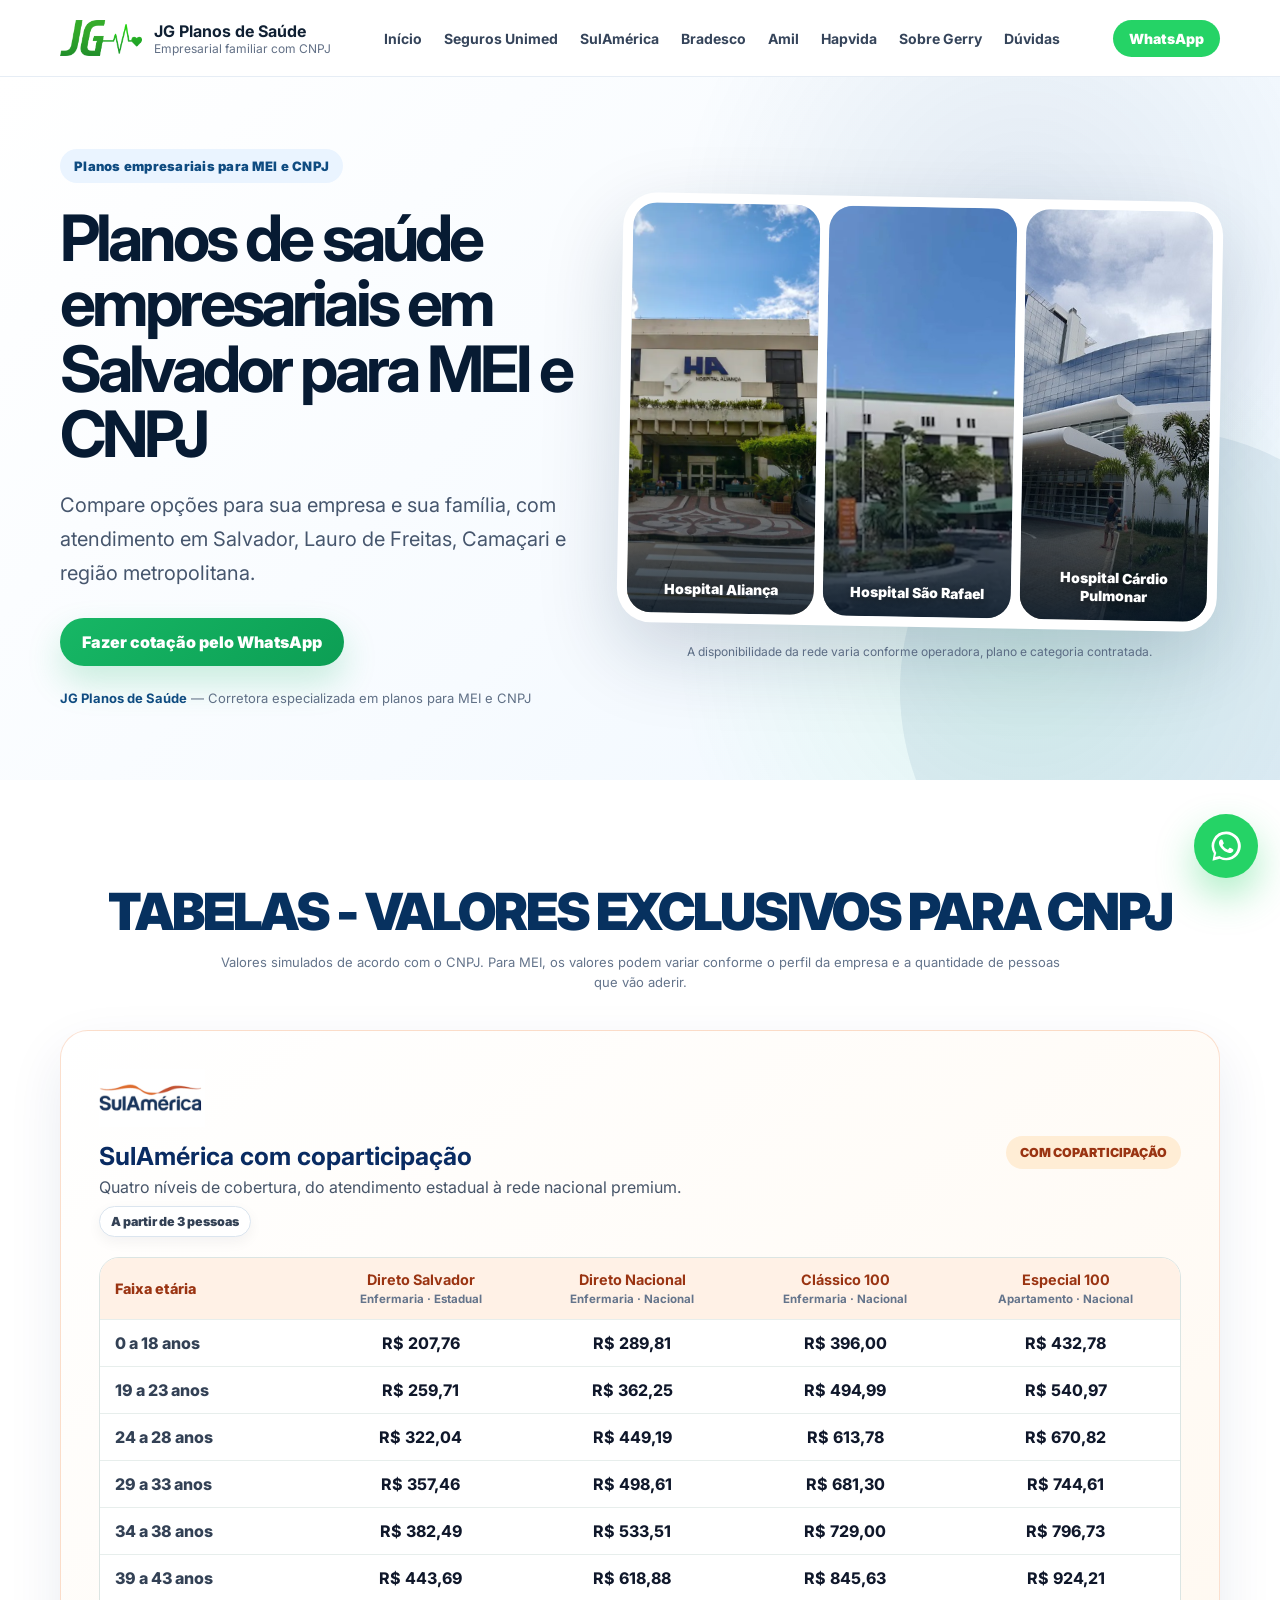
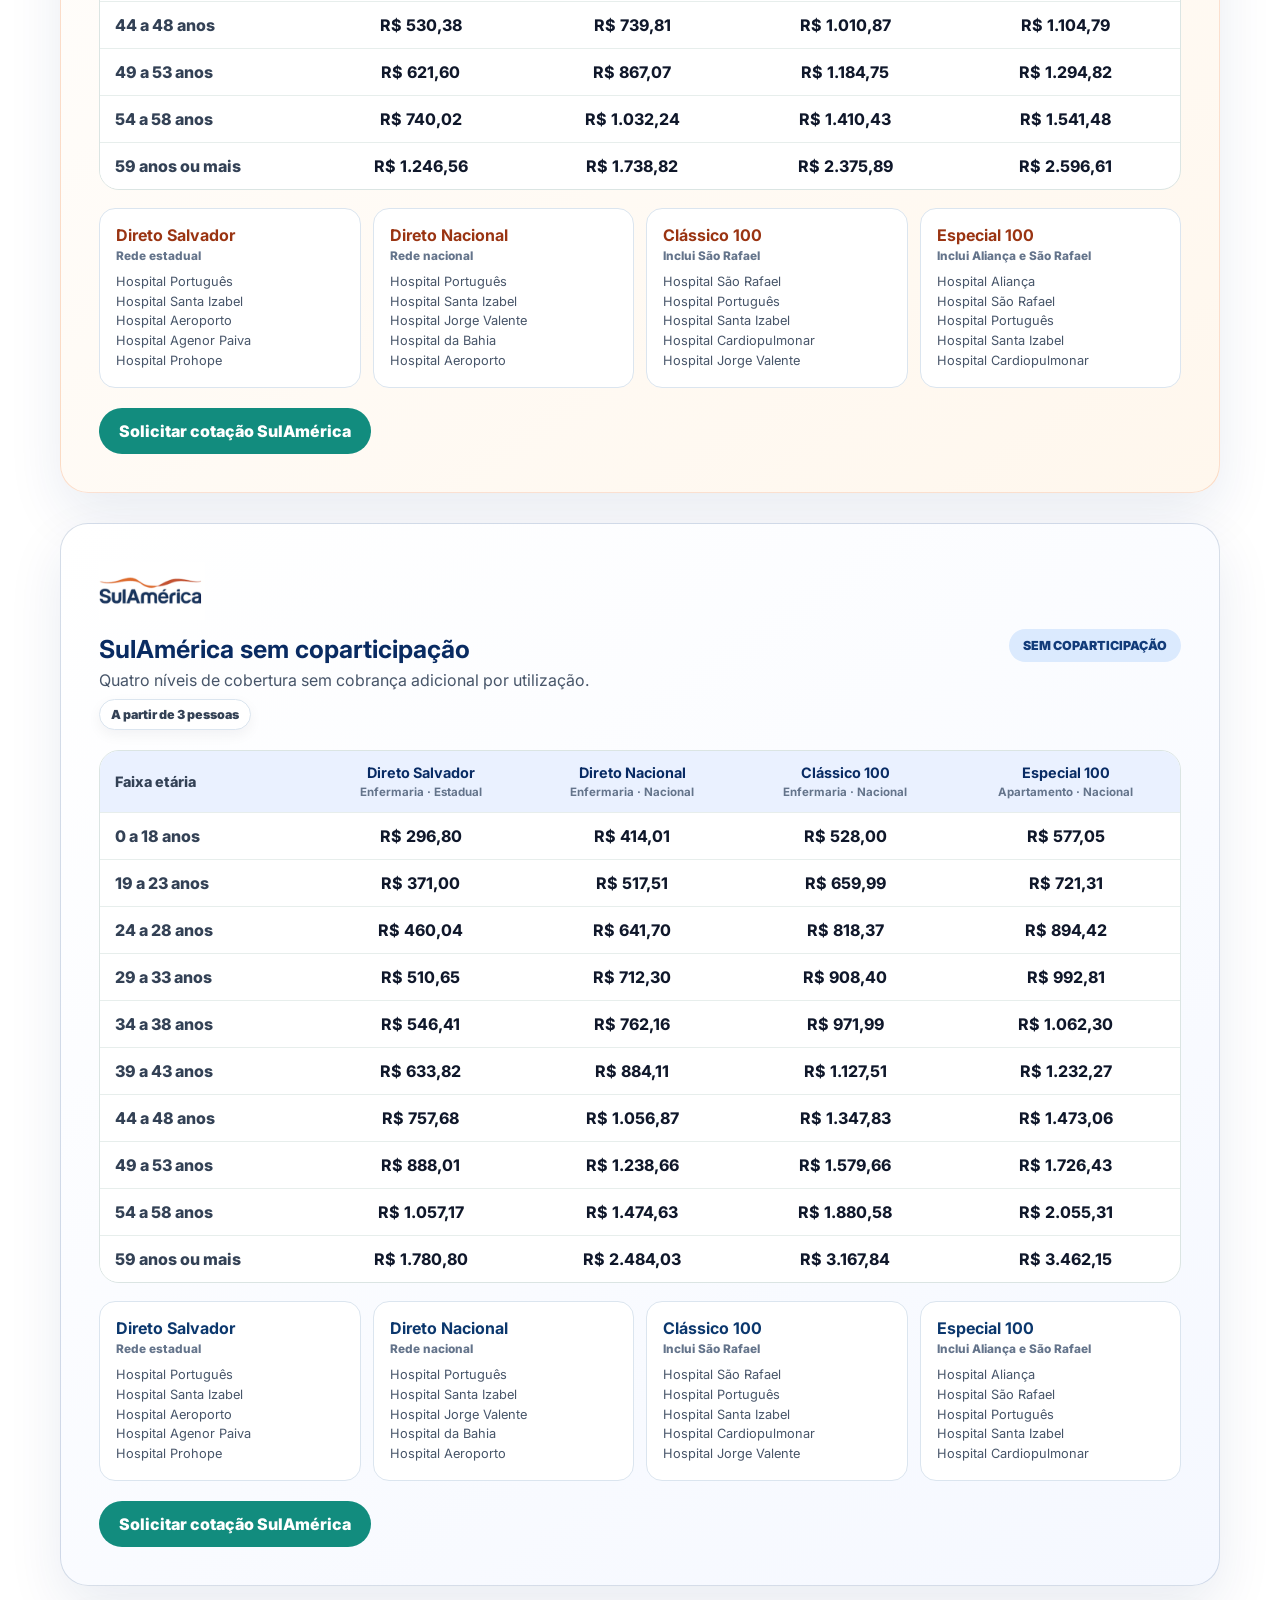
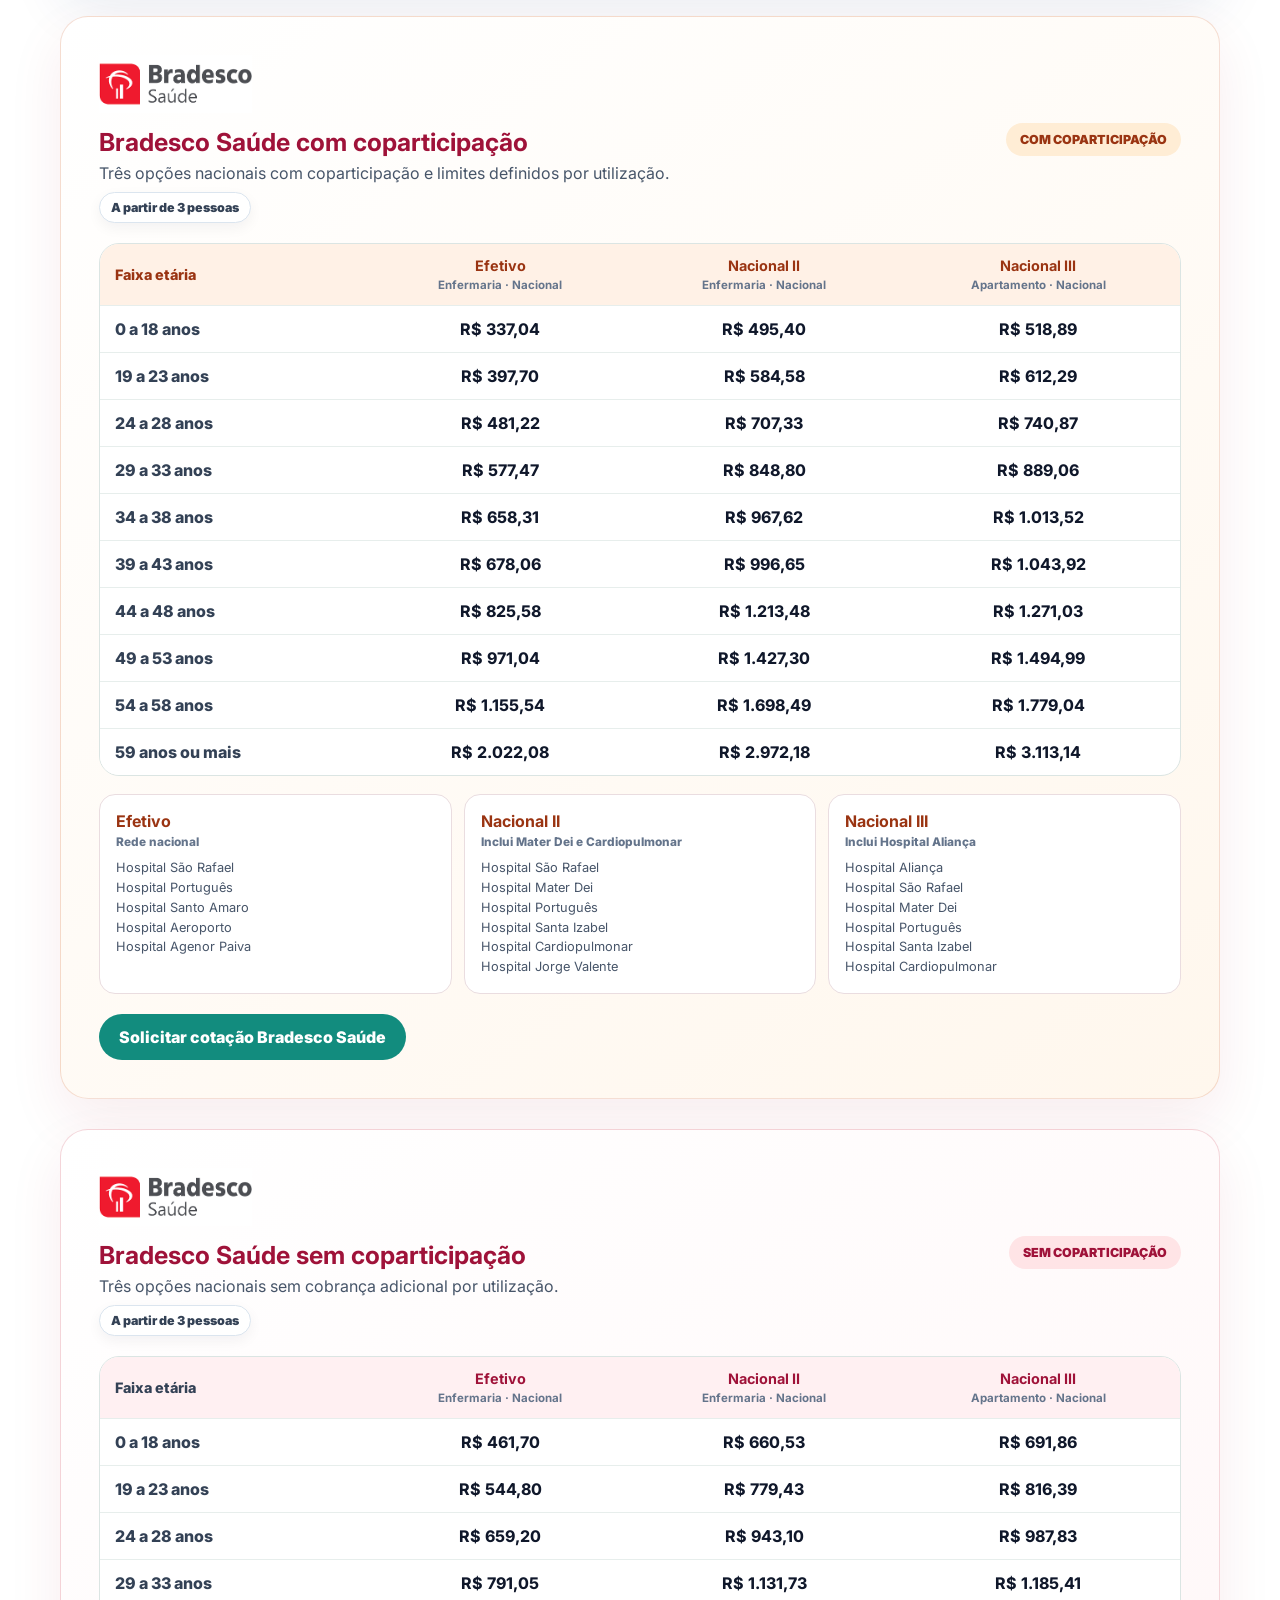
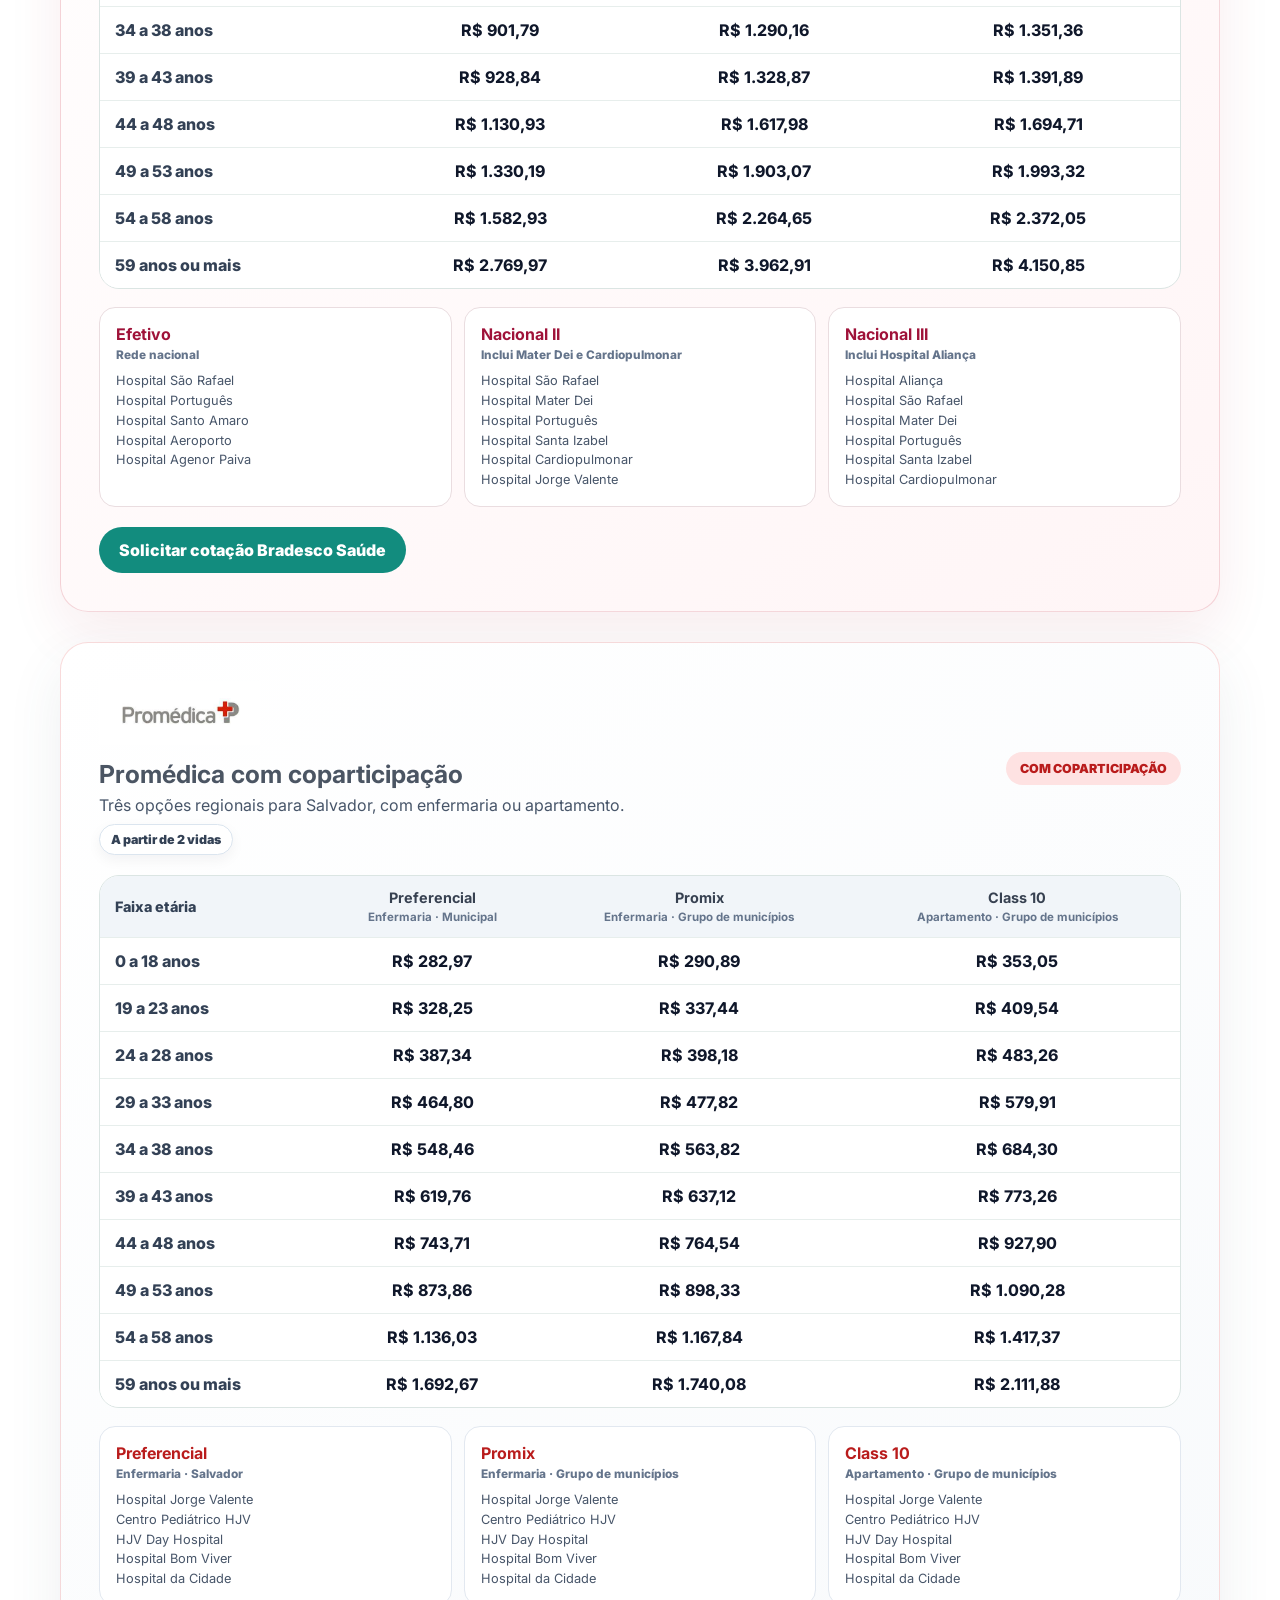
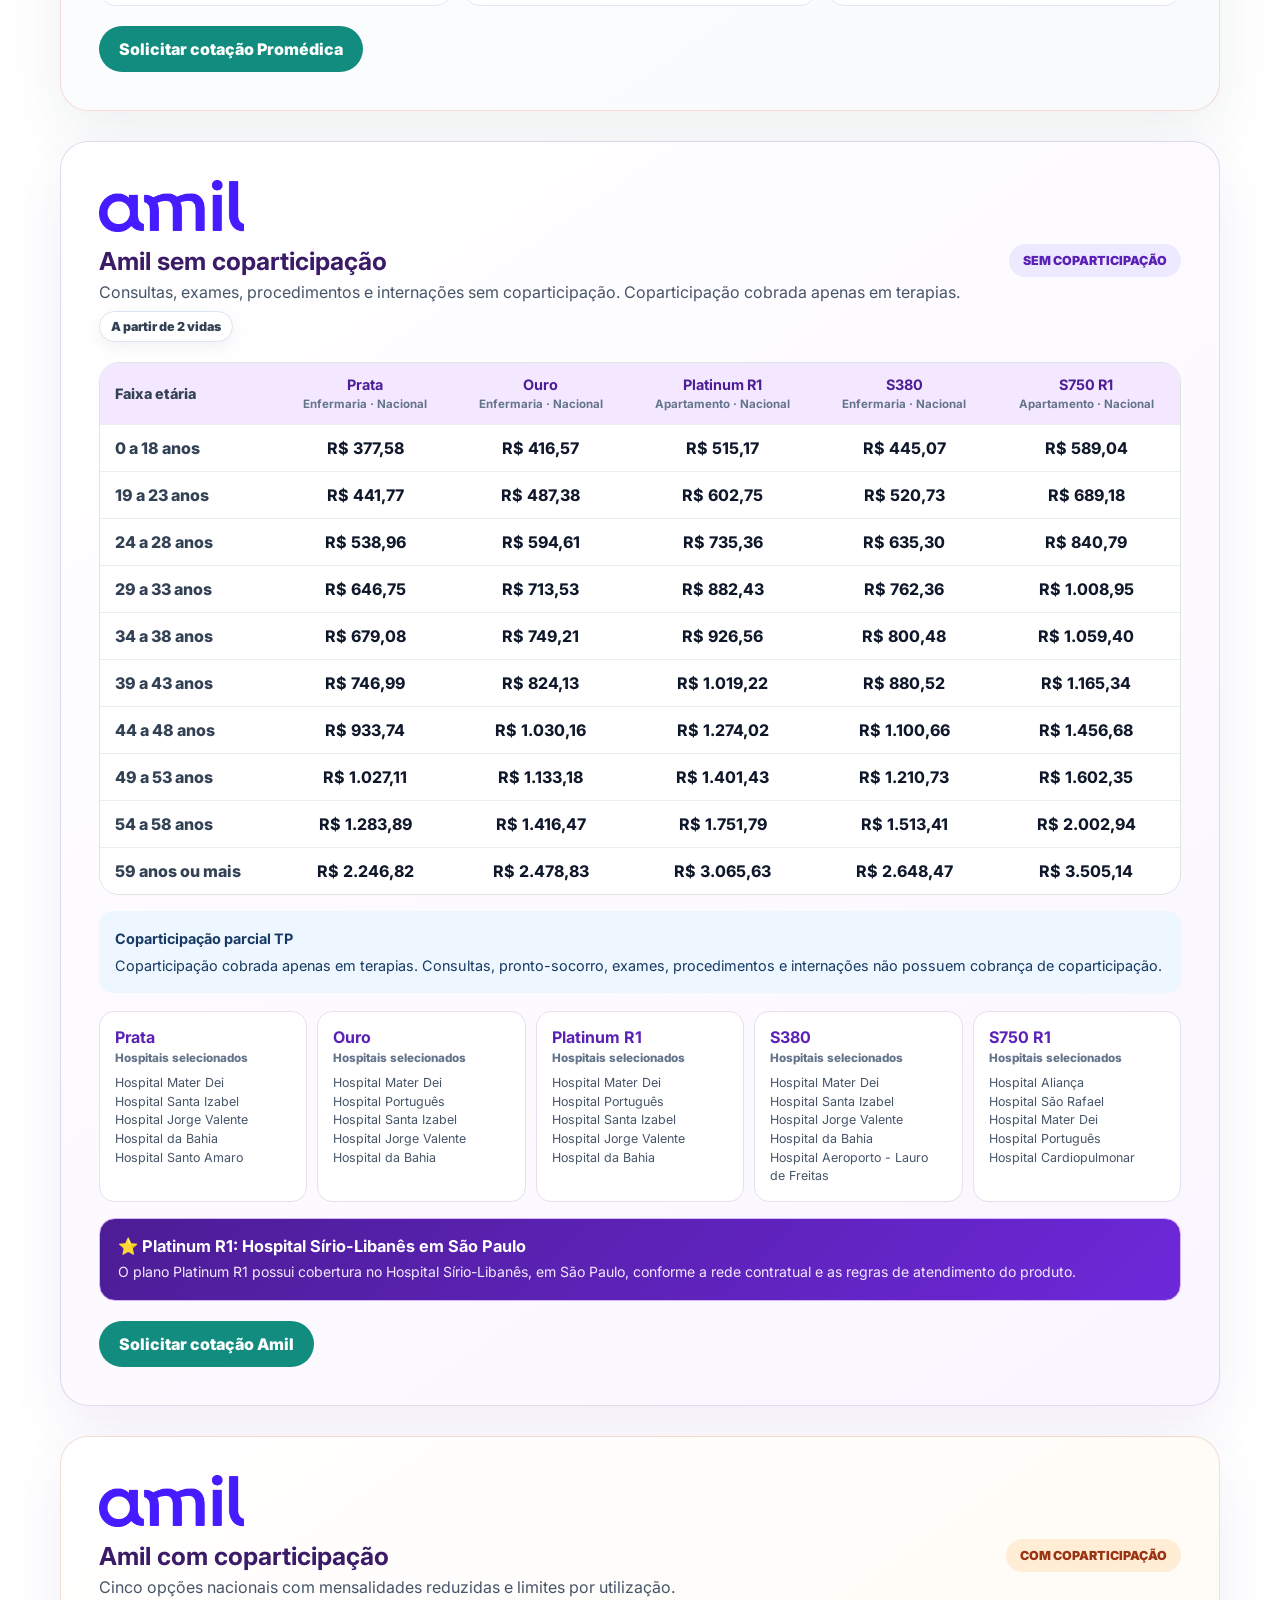
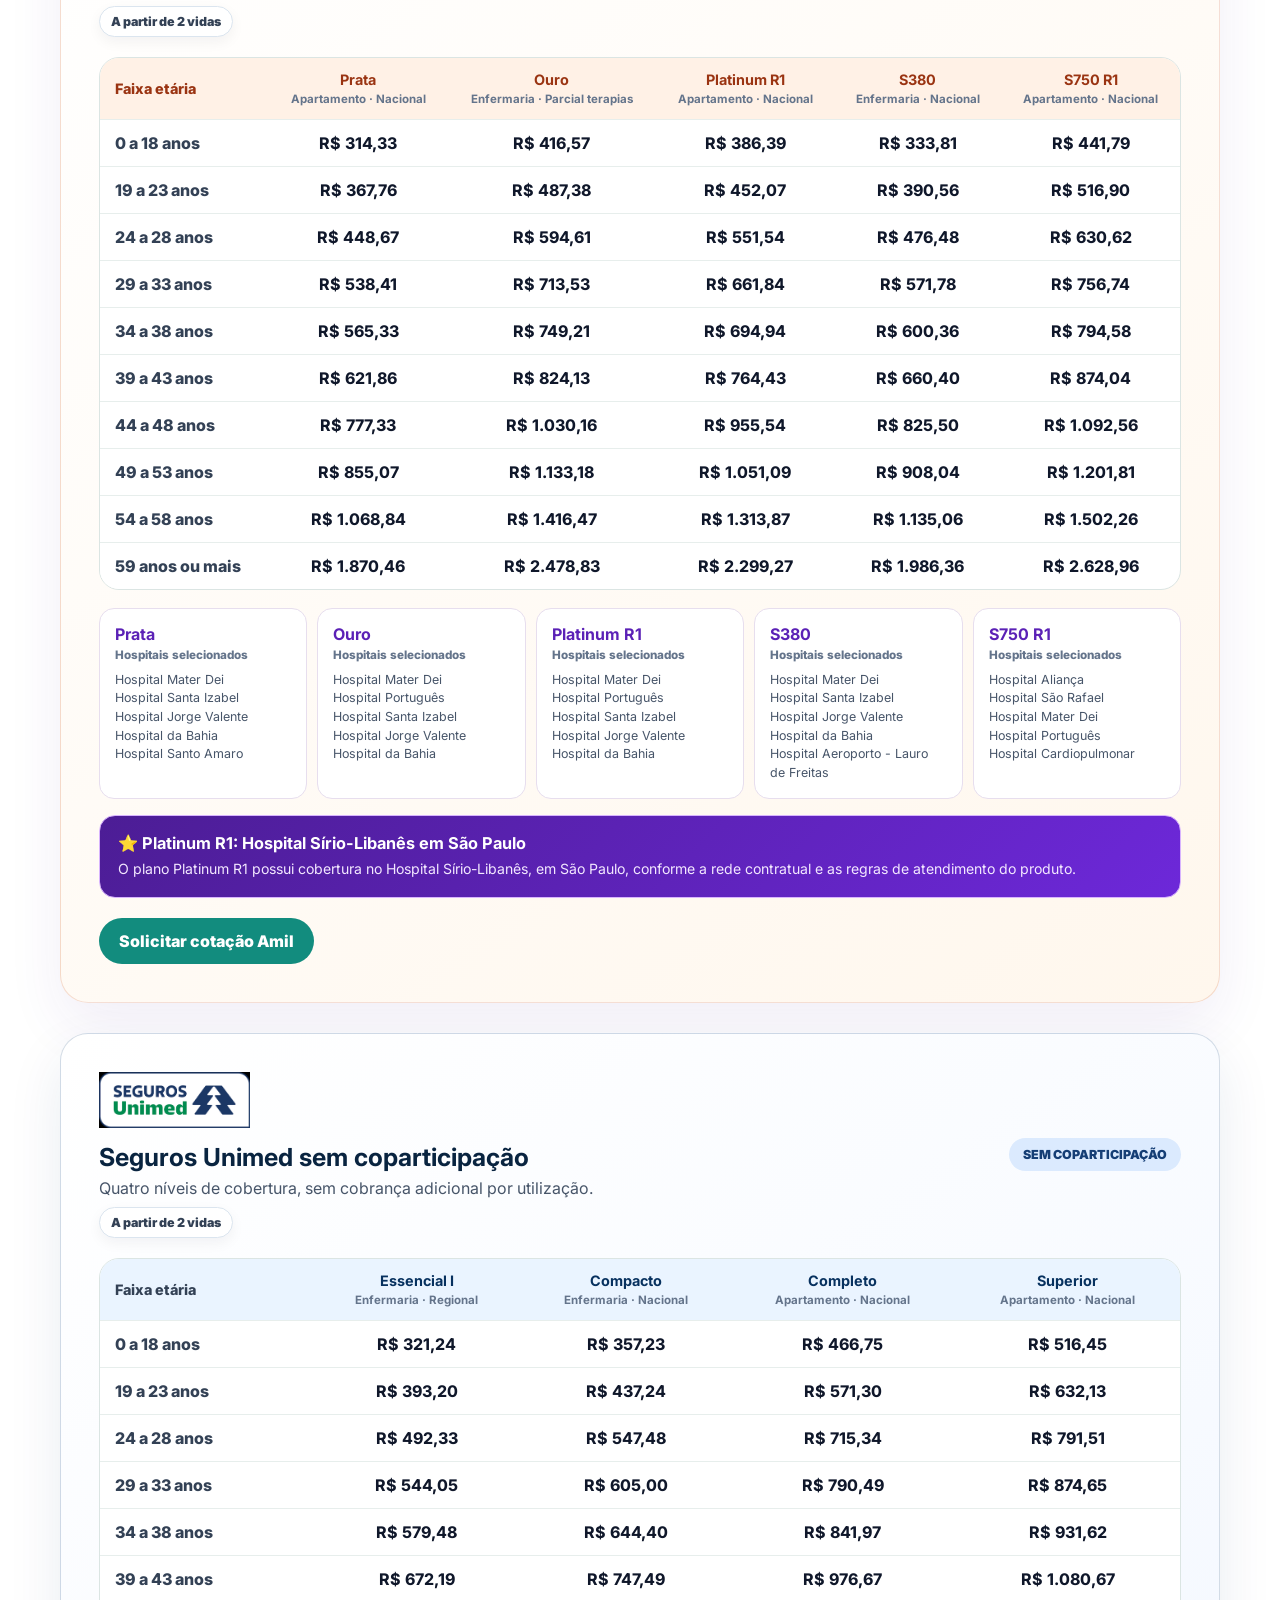
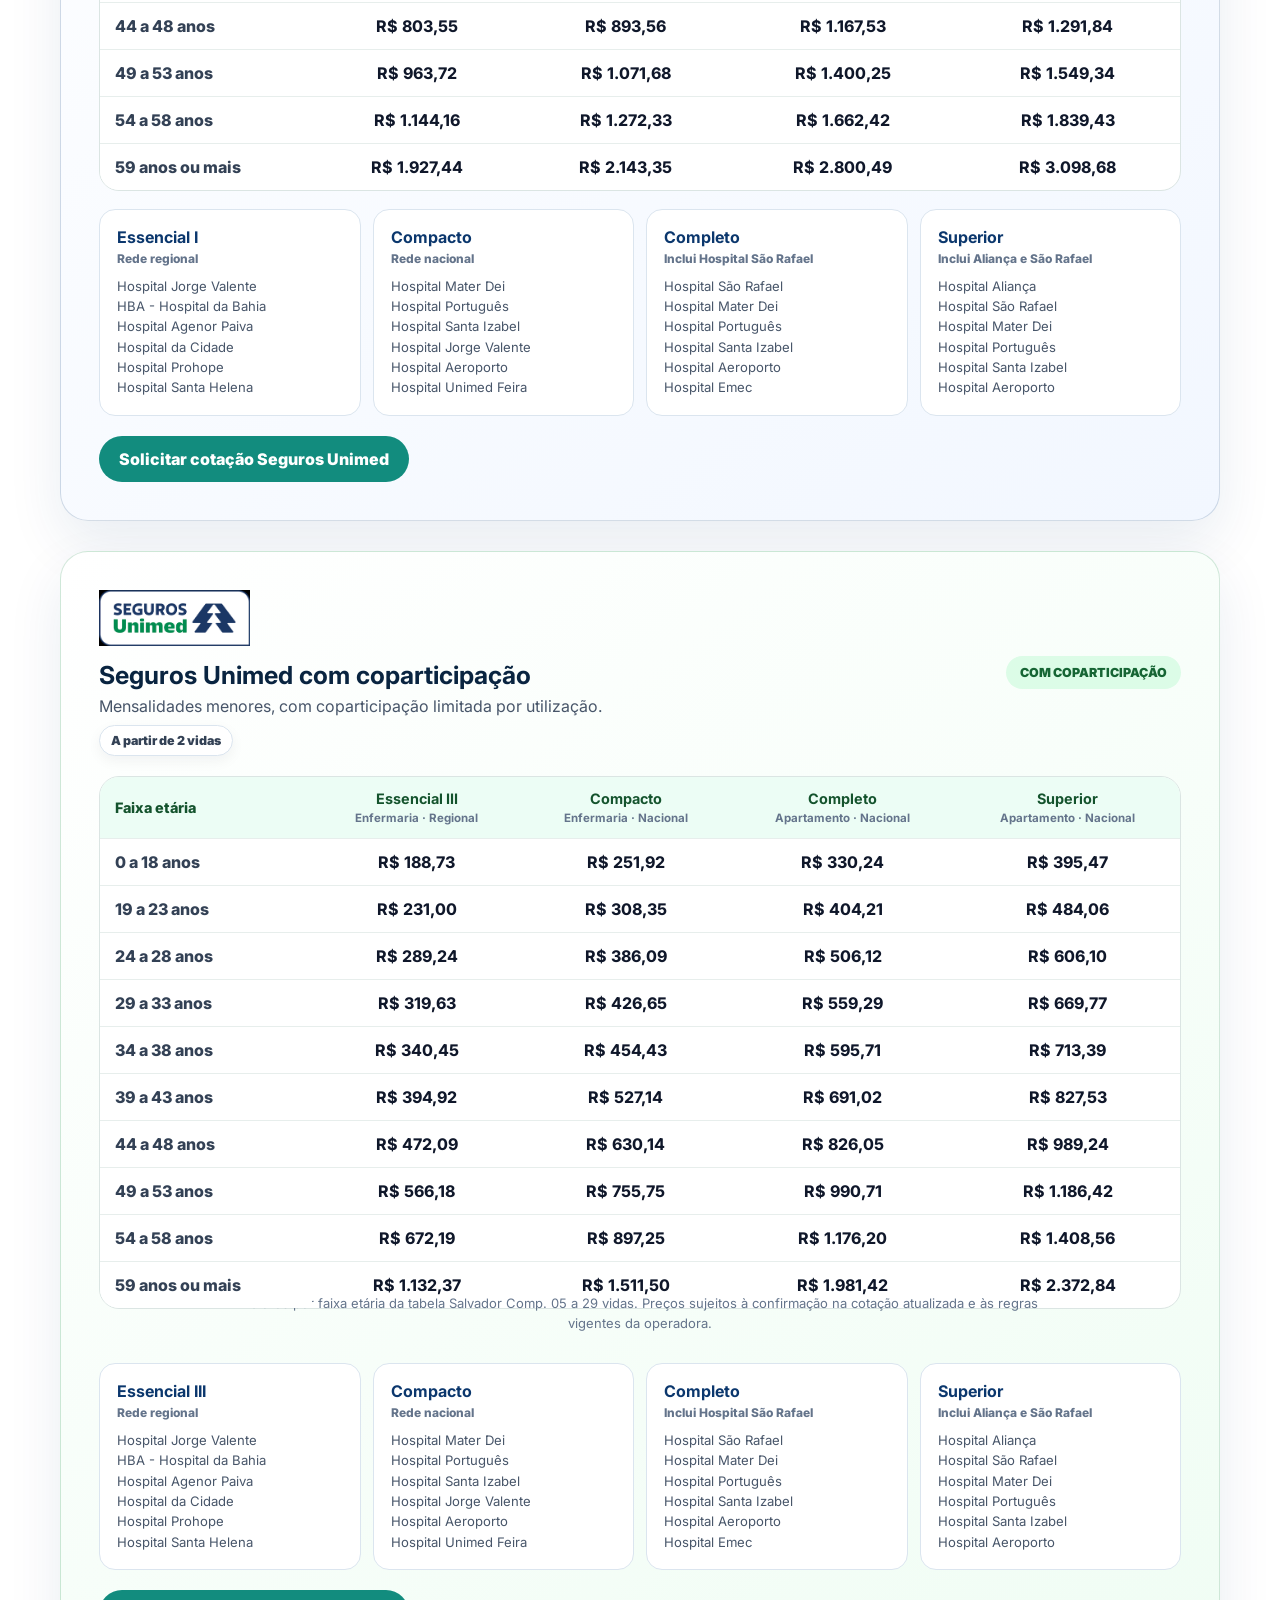
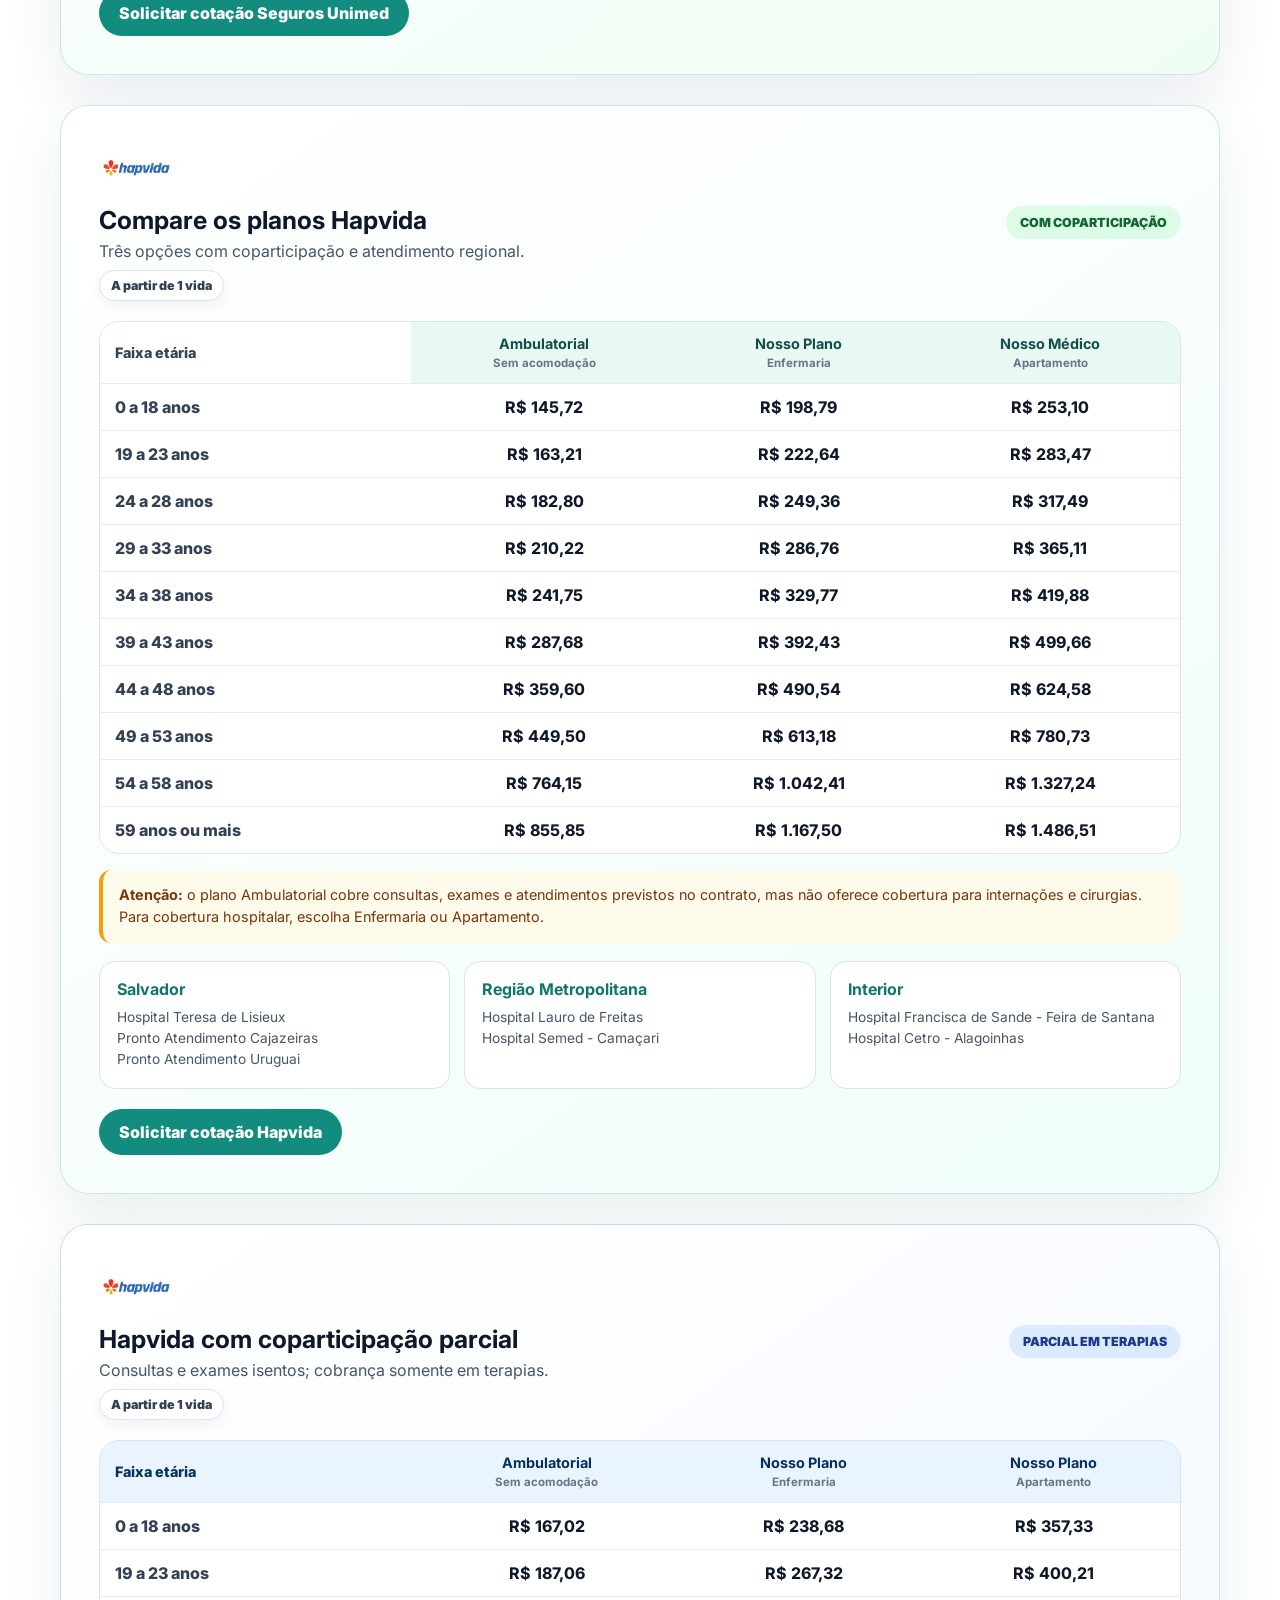
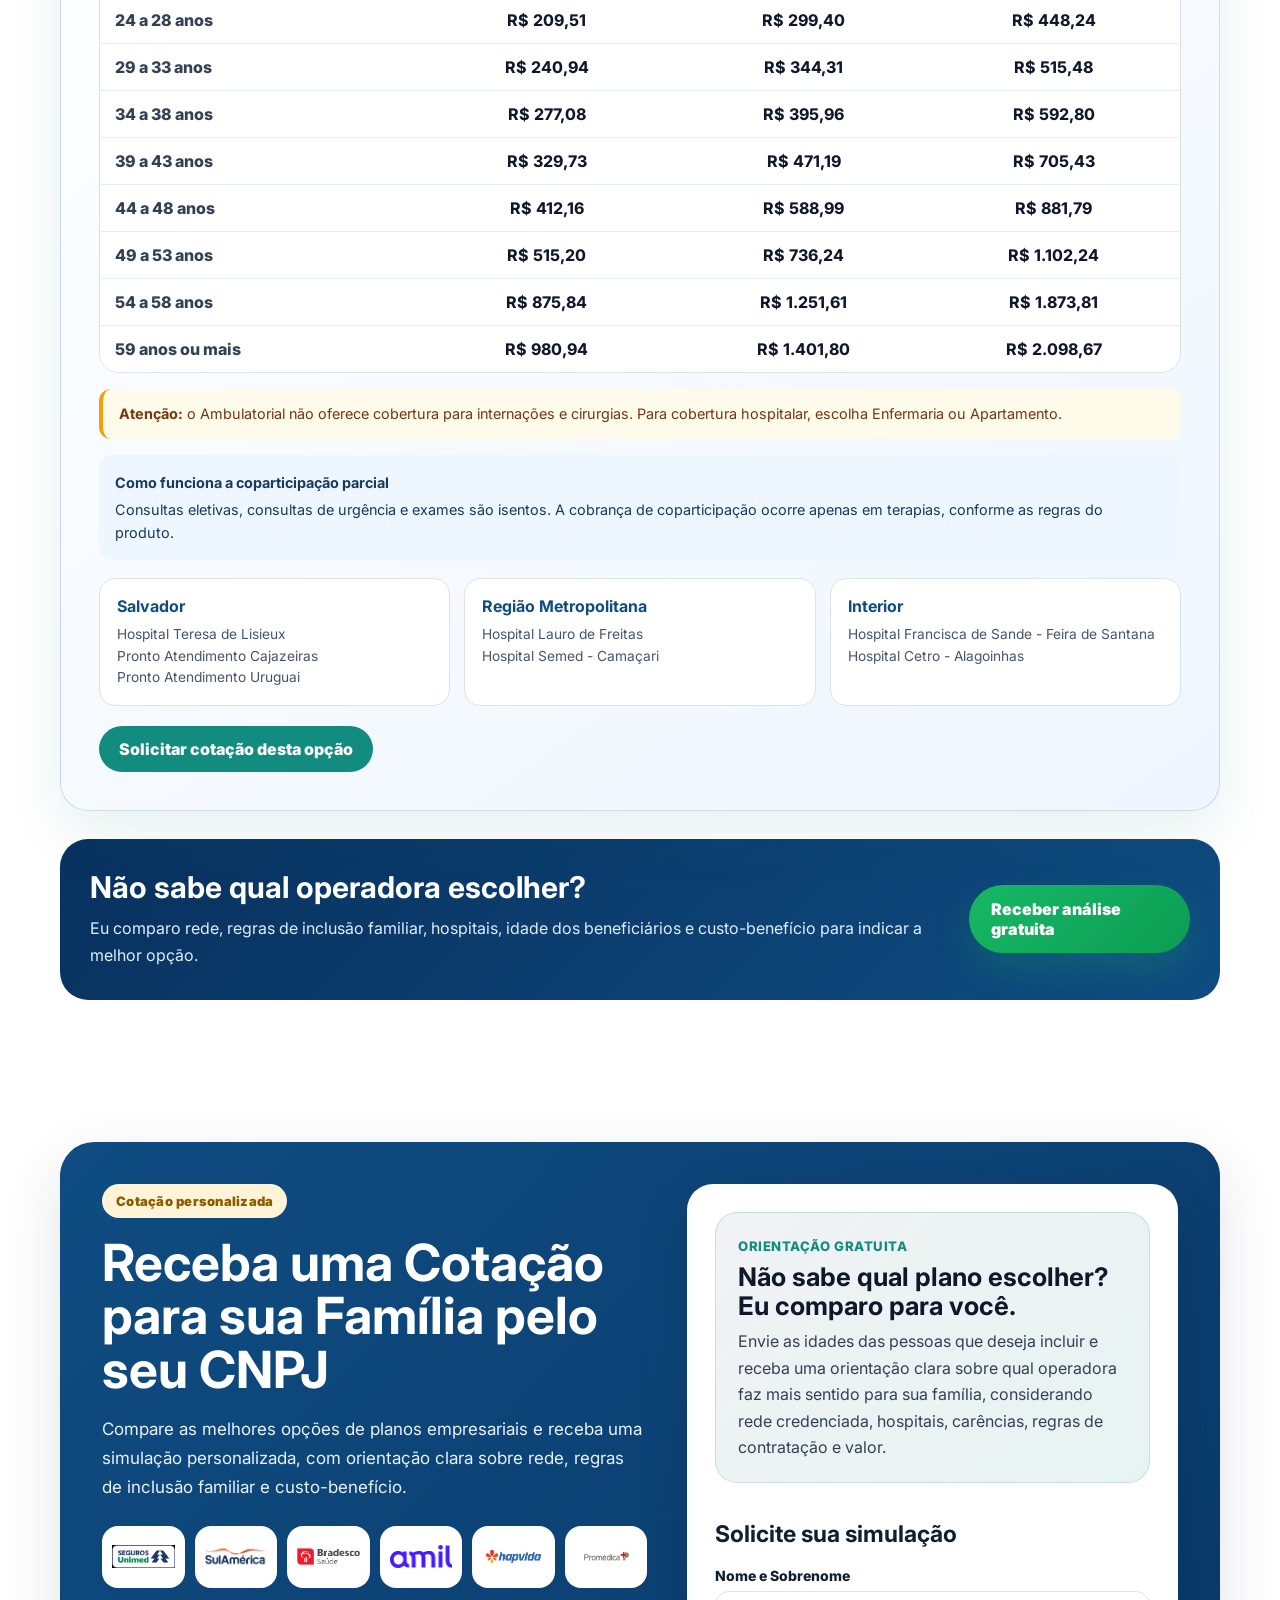
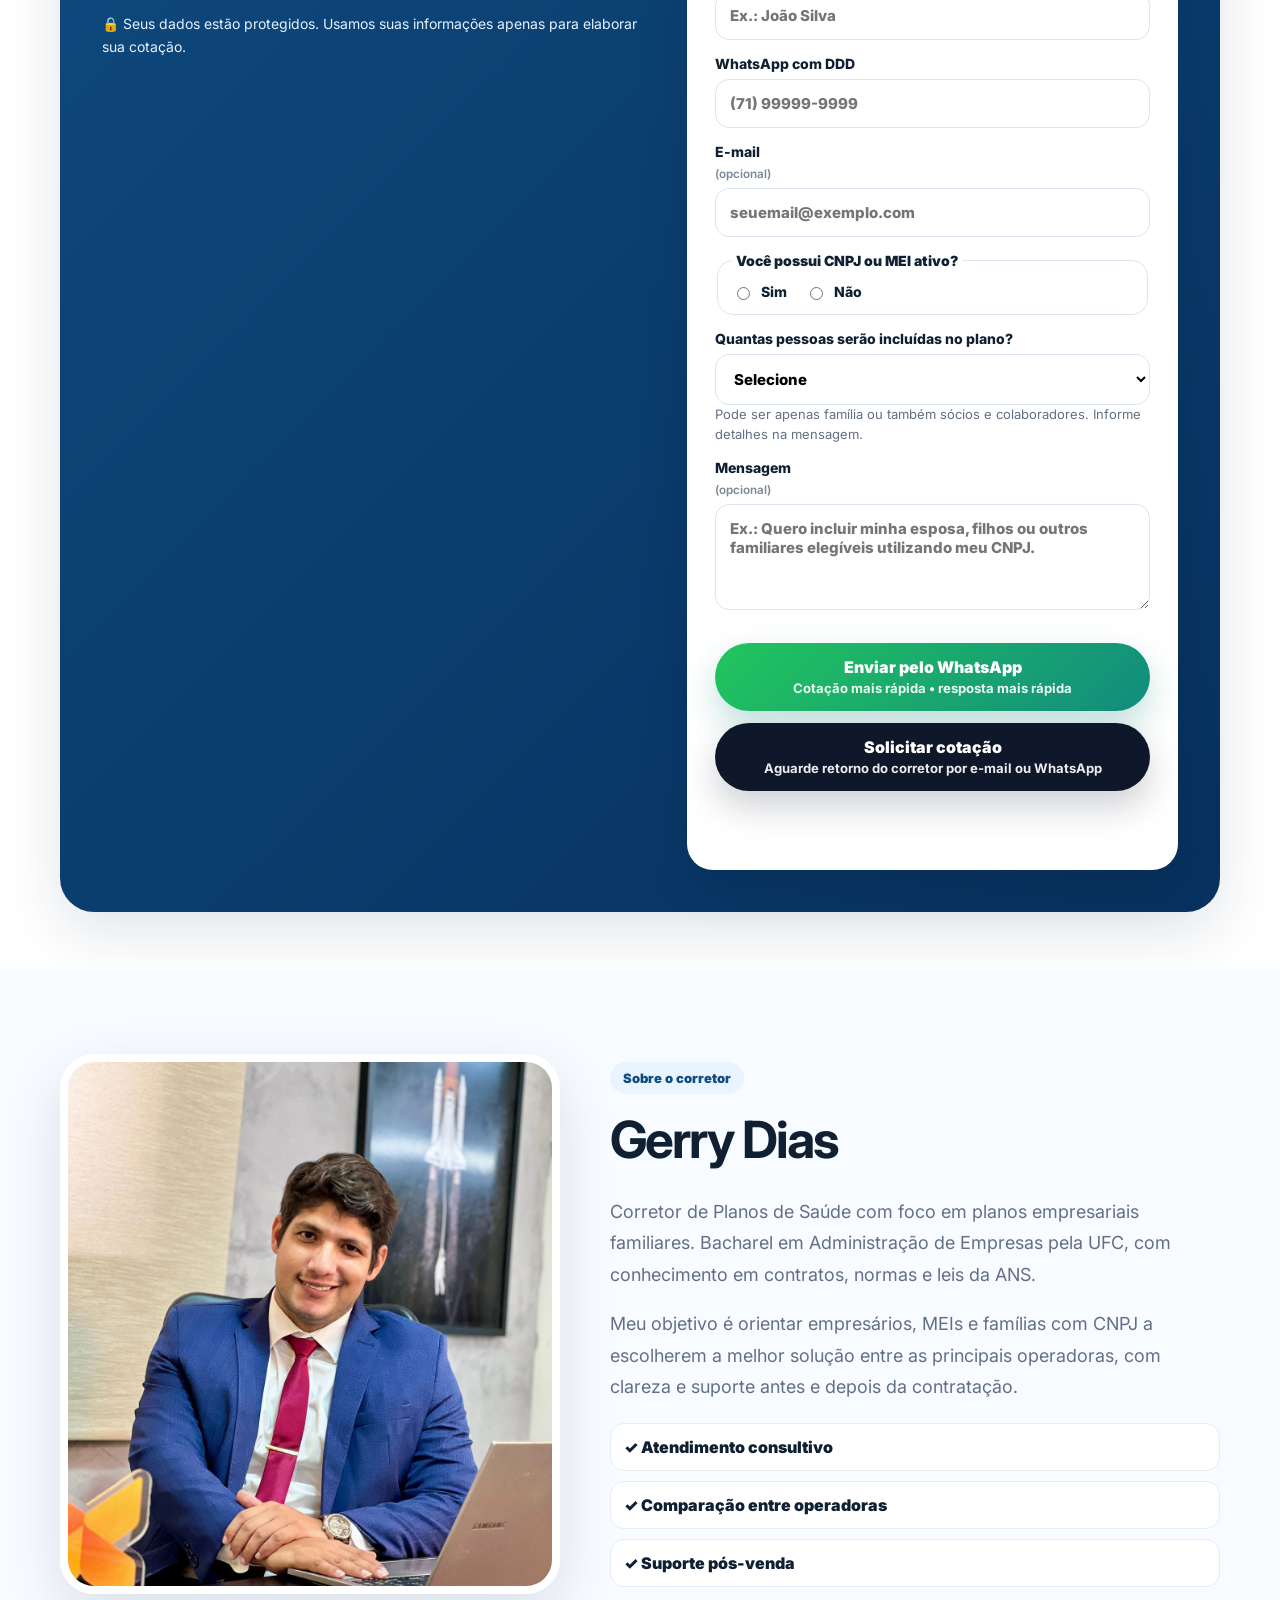
==== index.html @ 0ca557a2 "Merge a42a8a0028ef9de990a94283a2d3ea676c17d591 into b1fe94ab9877f04fea72b3c6f9825167d9de9fe1" ====
<!DOCTYPE html>

<html lang="pt-BR">
<head>
<!-- Google Tag Manager -->
<script>(function(w,d,s,l,i){w[l]=w[l]||[];w[l].push({'gtm.start':
  new Date().getTime(),event:'gtm.js'});var f=d.getElementsByTagName(s)[0],
  j=d.createElement(s),dl=l!='dataLayer'?'&l='+l:'';j.async=true;j.src=
  'https://www.googletagmanager.com/gtm.js?id='+i+dl;f.parentNode.insertBefore(j,f);
  })(window,document,'script','dataLayer','GTM-NKNN2KNC');</script>
<!-- End Google Tag Manager -->
<meta charset="utf-8"/>
<meta content="width=device-width, initial-scale=1.0" name="viewport"/>
<title>Plano de Saúde Empresarial em Salvador | JG Planos</title>
<meta name="description" content="Compare planos de saúde empresariais para MEI e CNPJ em Salvador e região metropolitana. Conheça opções da Unimed, SulAmérica, Bradesco, Amil, Hapvida e outras operadoras. Peça sua cotação pelo WhatsApp.">
<link rel="canonical" href="https://jgplanosdesaude.com.br/">
<meta property="og:locale" content="pt_BR">
<meta property="og:type" content="website">
<meta property="og:site_name" content="JG Planos de Saúde">
<meta property="og:title" content="Plano de Saúde Empresarial em Salvador | JG Planos">
<meta property="og:description" content="Compare planos empresariais para MEI e CNPJ em Salvador e região metropolitana. Solicite uma cotação pelo WhatsApp.">
<meta property="og:url" content="https://jgplanosdesaude.com.br/">
<meta name="twitter:card" content="summary">

<link href="https://fonts.googleapis.com" rel="preconnect"/>
<link crossorigin="" href="https://fonts.gstatic.com" rel="preconnect"/>
<link href="https://fonts.googleapis.com/css2?family=Inter:wght@400;500;600;700;800;900&amp;display=swap" rel="stylesheet"/>
<link href="style.css" rel="stylesheet">
<link href="hero-hospitais.css" rel="stylesheet">
<style>
    .form-callout {
      margin-bottom: 22px;
      padding: 22px;
      border-radius: 22px;
      background: linear-gradient(135deg, rgba(9, 30, 66, 0.06), rgba(18, 140, 126, 0.10));
      border: 1px solid rgba(18, 140, 126, 0.18);
    }

    .form-callout .eyebrow {
      display: inline-block;
      margin-bottom: 8px;
      color: #128c7e;
      font-size: 0.82rem;
      font-weight: 800;
      letter-spacing: 0.04em;
      text-transform: uppercase;
    }

    .form-callout h3 {
      margin: 0 0 8px;
      font-size: clamp(1.25rem, 2vw, 1.6rem);
      line-height: 1.15;
      color: #0f172a;
    }

    .form-callout p {
      margin: 0;
      color: #334155;
      line-height: 1.65;
    }

    .testimonial {
      position: relative;
      display: flex;
      flex-direction: column;
      gap: 18px;
      min-height: 100%;
      padding: 32px;
      border: 1px solid rgba(15, 23, 42, 0.08);
      border-radius: 26px;
      background: #ffffff;
      box-shadow: 0 18px 45px rgba(15, 23, 42, 0.08);
      overflow: hidden;
    }

    .testimonial::before {
      content: "“";
      position: absolute;
      top: 4px;
      right: 24px;
      color: rgba(18, 140, 126, 0.14);
      font-size: 6rem;
      font-weight: 900;
      line-height: 1;
      font-family: Georgia, serif;
    }

    .testimonial .quote-text {
      position: relative;
      z-index: 1;
      margin: 0;
      color: #334155;
      line-height: 1.75;
      font-size: 1rem;
    }

    .testimonial-author {
      position: relative;
      z-index: 1;
      padding-top: 16px;
      border-top: 1px solid rgba(15, 23, 42, 0.08);
    }

    .testimonial-author strong {
      display: block;
      margin-bottom: 4px;
      color: #0f172a;
      font-size: 1.03rem;
    }

    .testimonial-author span,
    .testimonial-author small {
      display: block;
      color: #64748b;
      line-height: 1.45;
    }

    .testimonial-author small {
      margin-top: 6px;
      color: #128c7e;
      font-weight: 800;
    }


    .final-cta {
      background: linear-gradient(135deg, rgba(9, 30, 66, 0.04), rgba(18, 140, 126, 0.10));
    }

    .final-cta-card {
      padding: clamp(28px, 5vw, 54px);
      border-radius: 30px;
      background: #ffffff;
      border: 1px solid rgba(15, 23, 42, 0.08);
      box-shadow: 0 24px 70px rgba(15, 23, 42, 0.10);
      text-align: center;
    }

    .final-cta-card h2 {
      margin: 10px auto 12px;
      max-width: 760px;
      color: #0f172a;
      font-size: clamp(1.7rem, 3vw, 2.35rem);
      line-height: 1.12;
    }

    .final-cta-card p {
      max-width: 760px;
      margin: 0 auto 26px;
      color: #475569;
      line-height: 1.7;
    }

    .final-cta-actions {
      display: grid;
      grid-template-columns: repeat(2, minmax(0, 1fr));
      gap: 16px;
      max-width: 820px;
      margin: 0 auto;
    }

    .final-cta-button {
      display: flex;
      flex-direction: column;
      align-items: center;
      justify-content: center;
      min-height: 92px;
      padding: 18px 22px;
      border-radius: 22px;
      text-decoration: none;
      transition: transform 0.2s ease, box-shadow 0.2s ease;
    }

    .final-cta-button:hover {
      transform: translateY(-2px);
    }

    .final-cta-button strong {
      display: block;
      font-size: 1.06rem;
      line-height: 1.2;
    }

    .final-cta-button span {
      display: block;
      margin-top: 6px;
      font-size: 0.9rem;
      line-height: 1.35;
      opacity: 0.92;
    }

    .final-cta-whatsapp {
      background: #128c7e;
      color: #ffffff;
      box-shadow: 0 18px 38px rgba(18, 140, 126, 0.24);
    }

    .final-cta-form {
      background: #0f172a;
      color: #ffffff;
      box-shadow: 0 18px 38px rgba(15, 23, 42, 0.20);
    }

    .form-choice-actions {
      display: grid;
      grid-template-columns: 1fr;
      gap: 12px;
      margin-top: 18px;
    }

    .form-choice-button {
      width: 100%;
      min-height: 68px;
      border: 0;
      border-radius: 999px;
      padding: 14px 18px;
      display: flex;
      flex-direction: column;
      align-items: center;
      justify-content: center;
      gap: 3px;
      font-family: inherit;
      cursor: pointer;
      text-decoration: none;
      transition: transform 0.2s ease, box-shadow 0.2s ease, filter 0.2s ease;
    }

    .form-choice-button:hover {
      transform: translateY(-1px);
      filter: brightness(1.02);
    }

    .form-choice-button strong {
      font-size: 1rem;
      line-height: 1.15;
      font-weight: 900;
    }

    .form-choice-button span {
      font-size: 0.82rem;
      line-height: 1.25;
      font-weight: 700;
      opacity: 0.92;
    }

    .whatsapp-choice {
      background: linear-gradient(135deg, #22c55e, #128c7e);
      color: #ffffff;
      box-shadow: 0 16px 34px rgba(18, 140, 126, 0.26);
    }

    .email-choice {
      background: #0f172a;
      color: #ffffff;
      box-shadow: 0 16px 34px rgba(15, 23, 42, 0.20);
    }

    .footer a {
      color: inherit;
      text-decoration: none;
      font-weight: 700;
    }

    .footer a:hover {
      text-decoration: underline;
    }



    .form-status {
      min-height: 24px;
      margin: 12px 4px 0;
      color: #334155;
      font-size: 0.9rem;
      line-height: 1.45;
      text-align: center;
    }

    .form-status.error {
      color: #b91c1c;
      font-weight: 700;
    }

    .form-choice-button:disabled {
      cursor: wait;
      opacity: 0.72;
      transform: none;
      filter: none;
    }

    .hapvida-comparison{grid-column:1/-1;margin-top:8px;padding:clamp(22px,4vw,38px);border:1px solid rgba(15,118,110,.18);border-radius:28px;background:linear-gradient(145deg,#fff,#f0fdfa);box-shadow:0 22px 55px rgba(15,118,110,.10);text-align:left}
    .hapvida-title{display:flex;align-items:center;justify-content:space-between;gap:20px;margin-bottom:20px}.hapvida-title img{max-width:145px;max-height:48px;object-fit:contain}.hapvida-title h3{margin:9px 0 6px;color:#0f172a;font-size:1.55rem}.hapvida-title p{margin:0;color:#475569}.hapvida-badge{padding:9px 14px;border-radius:999px;background:#dcfce7;color:#166534;font-size:.78rem;font-weight:900;white-space:nowrap}
    .hapvida-table-wrap{overflow-x:auto;border:1px solid #dbe5e3;border-radius:20px;background:#fff;-webkit-overflow-scrolling:touch}.hapvida-table{width:100%;min-width:700px;border-collapse:collapse;text-align:center}.hapvida-table th,.hapvida-table td{padding:13px 15px;border-bottom:1px solid #e7eeec}.hapvida-table th{background:#e8f8f3;color:#134e4a;font-size:.9rem}.hapvida-table th:first-child,.hapvida-table td:first-child{text-align:left;font-weight:800;color:#334155}.hapvida-table td:not(:first-child){color:#0f172a;font-weight:750}.hapvida-table tr:last-child td{border-bottom:0}.plan-subtitle{display:block;margin-top:4px;color:#64748b;font-size:.72rem;font-weight:700}
    .coverage-alert{margin:16px 0 0;padding:14px 16px;border-left:4px solid #f59e0b;border-radius:12px;background:#fffbeb;color:#78350f;font-size:.9rem;line-height:1.55}.hapvida-hospitals{display:grid;grid-template-columns:repeat(3,1fr);gap:14px;margin-top:18px}.hospital-city{padding:17px;border:1px solid #dbe5e3;border-radius:16px;background:#fff}.hospital-city strong{display:block;margin-bottom:8px;color:#0f766e}.hospital-city span{display:block;color:#475569;font-size:.86rem;line-height:1.55}.hapvida-notes{margin:16px 0 0;color:#64748b;font-size:.78rem;line-height:1.55}.hapvida-cta{display:inline-flex;margin-top:20px;padding:13px 20px;border-radius:999px;background:#128c7e;color:#fff!important;font-weight:850;text-decoration:none}
    .hapvida-comparison.partial{background:linear-gradient(145deg,#fff,#eff6ff);border-color:rgba(15,76,129,.18)}.hapvida-comparison.partial .hapvida-badge{background:#dbeafe;color:#1e3a8a}.hapvida-comparison.partial .hapvida-table th{background:#eaf4ff;color:#07315f}.hapvida-comparison.partial .hospital-city strong{color:#0f4c81}.therapy-note{margin:16px 0 0;padding:16px;border-radius:14px;background:#eef7ff;color:#163a63;font-size:.9rem;line-height:1.6}.therapy-note strong{display:block;margin-bottom:4px}
    .unimed-comparison{grid-column:1/-1;margin-top:8px;padding:clamp(22px,4vw,38px);border:1px solid rgba(11,55,109,.17);border-radius:28px;background:linear-gradient(145deg,#fff,#f2f7ff);box-shadow:0 22px 55px rgba(11,55,109,.09);text-align:left}.unimed-title{display:flex;align-items:center;justify-content:space-between;gap:20px;margin-bottom:20px}.unimed-title img{max-width:175px;max-height:56px;object-fit:contain}.unimed-title h3{margin:10px 0 6px;color:#092440;font-size:1.55rem}.unimed-title p{margin:0;color:#475569}.unimed-badge{padding:9px 14px;border-radius:999px;background:#dbeafe;color:#153e75;font-size:.78rem;font-weight:900;white-space:nowrap}.unimed-comparison.with-copay{background:linear-gradient(145deg,#fff,#f0fdf4);border-color:rgba(21,128,61,.18)}.unimed-comparison.with-copay .unimed-badge{background:#dcfce7;color:#166534}.unimed-table{min-width:880px}.unimed-table th{background:#eaf4ff;color:#07315f}.unimed-comparison.with-copay .unimed-table th{background:#ecfdf5;color:#14532d}.unimed-network{display:grid;grid-template-columns:repeat(4,1fr);gap:12px;margin-top:18px}.unimed-plan-network{padding:17px;border:1px solid #dbe5ef;border-radius:16px;background:#fff}.unimed-plan-network strong{display:block;margin-bottom:4px;color:#0b376d}.unimed-plan-network em{display:block;margin-bottom:10px;color:#64748b;font-size:.75rem;font-style:normal;font-weight:800}.unimed-plan-network span{display:block;color:#475569;font-size:.82rem;line-height:1.55}.copay-grid{display:grid;grid-template-columns:repeat(4,1fr);gap:12px;margin-top:18px}.copay-plan{padding:16px;border-radius:16px;background:#fff;border:1px solid #dbe5e3}.copay-plan strong{display:block;margin-bottom:8px;color:#166534}.copay-plan span{display:block;color:#475569;font-size:.8rem;line-height:1.55}.unimed-note{margin:16px 0 0;padding:15px 16px;border-radius:14px;background:#fff;color:#475569;border:1px solid #dbe5ef;font-size:.86rem;line-height:1.6}
    .amil-comparison{grid-column:1/-1;margin-top:8px;padding:clamp(22px,4vw,38px);border:1px solid rgba(77,37,147,.16);border-radius:28px;background:linear-gradient(145deg,#fff,#faf5ff);box-shadow:0 22px 55px rgba(77,37,147,.08);text-align:left}.amil-comparison.with-copay{background:linear-gradient(145deg,#fff,#fff7ed);border-color:rgba(194,65,12,.17)}.amil-title{display:flex;align-items:center;justify-content:space-between;gap:20px;margin-bottom:20px}.amil-title img{max-width:145px;max-height:54px;object-fit:contain}.amil-title h3{margin:10px 0 6px;color:#3b1b67;font-size:1.55rem}.amil-title p{margin:0;color:#475569}.amil-badge{padding:9px 14px;border-radius:999px;background:#ede9fe;color:#5b21b6;font-size:.78rem;font-weight:900;white-space:nowrap}.amil-comparison.with-copay .amil-badge{background:#ffedd5;color:#9a3412}.amil-table{min-width:1020px}.amil-table th{background:#f3e8ff;color:#4c1d95}.amil-comparison.with-copay .amil-table th{background:#fff1e6;color:#9a3412}.amil-network,.amil-copay-grid{display:grid;grid-template-columns:repeat(5,1fr);gap:10px;margin-top:18px}.amil-plan{padding:15px;border:1px solid #e7deee;border-radius:15px;background:#fff}.amil-plan strong{display:block;margin-bottom:4px;color:#5b21b6}.amil-plan em{display:block;margin-bottom:9px;color:#64748b;font-size:.73rem;font-style:normal;font-weight:800}.amil-plan span{display:block;color:#475569;font-size:.78rem;line-height:1.5}.platinum-highlight{margin-top:16px;padding:17px 18px;border:1px solid #d8b4fe;border-radius:16px;background:linear-gradient(135deg,#4c1d95,#6d28d9);color:#fff}.platinum-highlight strong{display:block;margin-bottom:5px;font-size:1.02rem}.platinum-highlight span{font-size:.88rem;line-height:1.55;color:#f3e8ff}
    .sulamerica-comparison{grid-column:1/-1;margin-top:8px;padding:clamp(22px,4vw,38px);border:1px solid rgba(10,49,112,.16);border-radius:28px;background:linear-gradient(145deg,#fff,#f5f8ff);box-shadow:0 22px 55px rgba(10,49,112,.09);text-align:left}.sulamerica-comparison.with-copay{background:linear-gradient(145deg,#fff,#fff7ed);border-color:rgba(234,88,12,.18)}.sulamerica-title{display:flex;align-items:center;justify-content:space-between;gap:20px;margin-bottom:20px}.sulamerica-title img{max-width:165px;max-height:58px;object-fit:contain}.sulamerica-title h3{margin:10px 0 6px;color:#092b62;font-size:1.55rem}.sulamerica-title p{margin:0;color:#475569}.sulamerica-badge{padding:9px 14px;border-radius:999px;background:#dbeafe;color:#123b79;font-size:.78rem;font-weight:900;white-space:nowrap}.sulamerica-comparison.with-copay .sulamerica-badge{background:#ffedd5;color:#9a3412}.sulamerica-table{min-width:900px}.sulamerica-table th{background:#eaf1ff;color:#082b64}.sulamerica-comparison.with-copay .sulamerica-table th{background:#fff1e6;color:#9a3412}.sulamerica-network,.sulamerica-copay-grid{display:grid;grid-template-columns:repeat(4,1fr);gap:12px;margin-top:18px}.sulamerica-plan{padding:16px;border:1px solid #dbe5ef;border-radius:16px;background:#fff}.sulamerica-plan strong{display:block;margin-bottom:4px;color:#0b376d}.sulamerica-plan em{display:block;margin-bottom:9px;color:#64748b;font-size:.74rem;font-style:normal;font-weight:800}.sulamerica-plan span{display:block;color:#475569;font-size:.8rem;line-height:1.55}.sulamerica-comparison.with-copay .sulamerica-plan strong{color:#9a3412}.sulamerica-note{margin:16px 0 0;padding:15px 16px;border-radius:14px;background:#fff;color:#475569;border:1px solid #dbe5ef;font-size:.86rem;line-height:1.6}
    .bradesco-comparison{grid-column:1/-1;margin-top:8px;padding:clamp(22px,4vw,38px);border:1px solid rgba(190,24,48,.17);border-radius:28px;background:linear-gradient(145deg,#fff,#fff5f6);box-shadow:0 22px 55px rgba(160,20,45,.08);text-align:left}.bradesco-comparison.with-copay{background:linear-gradient(145deg,#fff,#fff7ed);border-color:rgba(194,65,12,.17)}.bradesco-title{display:flex;align-items:center;justify-content:space-between;gap:20px;margin-bottom:20px}.bradesco-title img{max-width:175px;max-height:58px;object-fit:contain}.bradesco-title h3{margin:10px 0 6px;color:#9f1239;font-size:1.55rem}.bradesco-title p{margin:0;color:#475569}.bradesco-badge{padding:9px 14px;border-radius:999px;background:#ffe4e6;color:#9f1239;font-size:.78rem;font-weight:900;white-space:nowrap}.bradesco-comparison.with-copay .bradesco-badge{background:#ffedd5;color:#9a3412}.bradesco-table{min-width:760px}.bradesco-table th{background:#fff0f2;color:#9f1239}.bradesco-comparison.with-copay .bradesco-table th{background:#fff1e6;color:#9a3412}.bradesco-network,.bradesco-copay-grid{display:grid;grid-template-columns:repeat(3,1fr);gap:12px;margin-top:18px}.bradesco-plan{padding:16px;border:1px solid #eadde0;border-radius:16px;background:#fff}.bradesco-plan strong{display:block;margin-bottom:4px;color:#9f1239}.bradesco-plan em{display:block;margin-bottom:9px;color:#64748b;font-size:.74rem;font-style:normal;font-weight:800}.bradesco-plan span{display:block;color:#475569;font-size:.8rem;line-height:1.55}.bradesco-comparison.with-copay .bradesco-plan strong{color:#9a3412}.bradesco-note{margin:16px 0 0;padding:15px 16px;border-radius:14px;background:#fff;color:#475569;border:1px solid #eadde0;font-size:.86rem;line-height:1.6}
    .logo-strip{grid-template-columns:repeat(6,1fr)}
    .promedica-comparison{grid-column:1/-1;margin-top:8px;padding:clamp(22px,4vw,38px);border:1px solid rgba(220,38,38,.16);border-radius:28px;background:linear-gradient(145deg,#fff,#f8fafc);box-shadow:0 22px 55px rgba(71,85,105,.09);text-align:left}.promedica-title{display:flex;align-items:center;justify-content:space-between;gap:20px;margin-bottom:20px}.promedica-title img{max-width:210px;max-height:64px;object-fit:contain}.promedica-title h3{margin:10px 0 6px;color:#4b5563;font-size:1.55rem}.promedica-title p{margin:0;color:#475569}.promedica-badge{padding:9px 14px;border-radius:999px;background:#fee2e2;color:#b91c1c;font-size:.78rem;font-weight:900;white-space:nowrap}.promedica-table{min-width:760px}.promedica-table th{background:#f1f5f9;color:#374151}.promedica-network,.promedica-copay-grid{display:grid;grid-template-columns:repeat(3,1fr);gap:12px;margin-top:18px}.promedica-plan{padding:16px;border:1px solid #e2e8f0;border-radius:16px;background:#fff}.promedica-plan strong{display:block;margin-bottom:4px;color:#b91c1c}.promedica-plan em{display:block;margin-bottom:9px;color:#64748b;font-size:.74rem;font-style:normal;font-weight:800}.promedica-plan span{display:block;color:#475569;font-size:.8rem;line-height:1.55}.promedica-note{margin:16px 0 0;padding:15px 16px;border-radius:14px;background:#fff;color:#475569;border:1px solid #e2e8f0;font-size:.86rem;line-height:1.6}
    .tables-heading{margin:0 0 30px;text-align:center;color:#07315f;font-size:clamp(38px,5vw,62px);font-weight:950;letter-spacing:.08em}
    .minimum-lives{display:inline-flex;margin-top:9px;padding:7px 11px;border-radius:999px;background:#fff;border:1px solid #dbe5ef;color:#334155;font-size:.78rem;font-weight:900;box-shadow:0 5px 14px rgba(15,23,42,.05)}
    .proof-row a{color:inherit;text-decoration:none}.operator-anchor{scroll-margin-top:96px}

    @media (max-width: 720px) {
      .final-cta-actions {
        grid-template-columns: 1fr;
      }
      .hapvida-title,.unimed-title,.amil-title,.sulamerica-title,.bradesco-title,.promedica-title{align-items:flex-start;flex-direction:column}.hapvida-hospitals,.unimed-network,.copay-grid,.amil-network,.amil-copay-grid,.sulamerica-network,.sulamerica-copay-grid,.bradesco-network,.bradesco-copay-grid,.promedica-network,.promedica-copay-grid{grid-template-columns:1fr}.hapvida-comparison,.unimed-comparison,.amil-comparison,.sulamerica-comparison,.bradesco-comparison,.promedica-comparison{padding:18px 14px;border-radius:22px}.logo-strip{grid-template-columns:repeat(2,1fr)}.hapvida-table-wrap:before{content:"Deslize para o lado para ver todos os planos →";display:block;padding:10px 14px;background:#f8fafc;color:#64748b;font-size:.75rem;font-weight:800}
    }

  </style>
<link href="responsive.css" rel="stylesheet">
</link></link></link></head>
<body>
<!-- Google Tag Manager (noscript) -->
<noscript><iframe height="0" src="https://www.googletagmanager.com/ns.html?id=GTM-NKNN2KNC" style="display:none;visibility:hidden" width="0"></iframe></noscript>
<!-- End Google Tag Manager (noscript) -->
<header class="topbar"><div class="container nav">
<a aria-label="JG Planos de Saúde" class="brand" href="index.html"><img alt="Logomarca JG Planos de Saúde" class="brand-logo-img" src="imagens/logo-jg-header.png"/><span><strong>JG Planos de Saúde</strong><small>Empresarial familiar com CNPJ</small></span></a>
<nav aria-label="Menu principal" class="menu">
<a href="index.html">Início</a><a href="unimed.html">Seguros Unimed</a><a href="sulamerica.html">SulAmérica</a><a href="bradesco.html">Bradesco</a><a href="amil.html">Amil</a><a href="hapvida.html">Hapvida</a><a href="sobre.html">Sobre Gerry</a><a href="faq.html">Dúvidas</a>
</nav><a class="btn btn-whatsapp btn-small" href="https://wa.me/5571981181395?text=Ol%C3%A1%2C%20Gerry!%20Quero%20uma%20cota%C3%A7%C3%A3o%20de%20plano%20empresarial%20familiar." rel="noopener" target="_blank">WhatsApp</a></div></header>
<main id="inicio">
<section class="hero">
<div class="container hero-grid">
<div class="hero-text">
<span class="tag">Planos empresariais para MEI e CNPJ</span>
<h1>Planos de saúde empresariais em Salvador para MEI e CNPJ</h1>
<p>Compare opções para sua empresa e sua família, com atendimento em Salvador, Lauro de Freitas, Camaçari e região metropolitana.</p>
<div class="hero-actions">
<a class="btn btn-primary" href="https://wa.me/5571981181395?text=Olá%2C%20Gerry!%20Tenho%20CNPJ%20ou%20MEI%20e%20quero%20solicitar%20uma%20cotação%20de%20plano%20de%20saúde%20empresarial%20familiar." rel="noopener" target="_blank">Fazer cotação pelo WhatsApp</a>
</div>
<p class="hero-identity"><strong>JG Planos de Saúde</strong> — Corretora especializada em planos para MEI e CNPJ</p>
</div>
<div aria-label="Hospitais de referência em Salvador" class="hero-visual hospitals-hero">
<div class="hospital-montage">
<figure class="hospital-tile">
<img alt="Fachada do Hospital Aliança, em Salvador" src="imagens/hospital-alianca.webp"/>
<figcaption>Hospital Aliança</figcaption>
</figure>
<figure class="hospital-tile">
<img alt="Fachada do Hospital São Rafael, em Salvador" src="imagens/hospital-sao-rafael.webp"/>
<figcaption>Hospital São Rafael</figcaption>
</figure>
<figure class="hospital-tile">
<img alt="Fachada do Hospital Cárdio Pulmonar, em Salvador" src="imagens/hospital-cardio-pulmonar.jpg"/>
<figcaption>Hospital Cárdio Pulmonar</figcaption>
</figure>
</div>
<p class="network-disclaimer">A disponibilidade da rede varia conforme operadora, plano e categoria contratada.</p>
</div>
</div>
</section>
<section class="operators section-padding" id="operadoras">
<div class="container">
<h2 class="tables-heading">TABELAS - VALORES EXCLUSIVOS PARA CNPJ</h2>
<p class="tables-disclaimer">Valores simulados de acordo com o CNPJ. Para MEI, os valores podem variar conforme o perfil da empresa e a quantidade de pessoas que vão aderir.</p>
<div class="operator-grid">
<article class="sulamerica-comparison with-copay operator-anchor" id="tabela-sulamerica">
<div class="sulamerica-title"><div><img alt="SulAmérica" src="imagens/sulamerica.png"/><h3>SulAmérica com coparticipação</h3><p>Quatro níveis de cobertura, do atendimento estadual à rede nacional premium.</p><span class="minimum-lives">A partir de 3 pessoas</span></div><span class="sulamerica-badge">COM COPARTICIPAÇÃO</span></div>
<div aria-label="Tabela SulAmérica com coparticipação" class="hapvida-table-wrap" role="region" tabindex="0"><table class="hapvida-table sulamerica-table"><thead><tr><th>Faixa etária</th><th>Direto Salvador<span class="plan-subtitle">Enfermaria · Estadual</span></th><th>Direto Nacional<span class="plan-subtitle">Enfermaria · Nacional</span></th><th>Clássico 100<span class="plan-subtitle">Enfermaria · Nacional</span></th><th>Especial 100<span class="plan-subtitle">Apartamento · Nacional</span></th></tr></thead><tbody>
<tr><td>0 a 18 anos</td><td>R$ 207,76</td><td>R$ 289,81</td><td>R$ 396,00</td><td>R$ 432,78</td></tr><tr><td>19 a 23 anos</td><td>R$ 259,71</td><td>R$ 362,25</td><td>R$ 494,99</td><td>R$ 540,97</td></tr><tr><td>24 a 28 anos</td><td>R$ 322,04</td><td>R$ 449,19</td><td>R$ 613,78</td><td>R$ 670,82</td></tr><tr><td>29 a 33 anos</td><td>R$ 357,46</td><td>R$ 498,61</td><td>R$ 681,30</td><td>R$ 744,61</td></tr><tr><td>34 a 38 anos</td><td>R$ 382,49</td><td>R$ 533,51</td><td>R$ 729,00</td><td>R$ 796,73</td></tr><tr><td>39 a 43 anos</td><td>R$ 443,69</td><td>R$ 618,88</td><td>R$ 845,63</td><td>R$ 924,21</td></tr><tr><td>44 a 48 anos</td><td>R$ 530,38</td><td>R$ 739,81</td><td>R$ 1.010,87</td><td>R$ 1.104,79</td></tr><tr><td>49 a 53 anos</td><td>R$ 621,60</td><td>R$ 867,07</td><td>R$ 1.184,75</td><td>R$ 1.294,82</td></tr><tr><td>54 a 58 anos</td><td>R$ 740,02</td><td>R$ 1.032,24</td><td>R$ 1.410,43</td><td>R$ 1.541,48</td></tr><tr><td>59 anos ou mais</td><td>R$ 1.246,56</td><td>R$ 1.738,82</td><td>R$ 2.375,89</td><td>R$ 2.596,61</td></tr>
</tbody></table></div>
<div class="sulamerica-network"><div class="sulamerica-plan"><strong>Direto Salvador</strong><em>Rede estadual</em><span>Hospital Português</span><span>Hospital Santa Izabel</span><span>Hospital Aeroporto</span><span>Hospital Agenor Paiva</span><span>Hospital Prohope</span></div><div class="sulamerica-plan"><strong>Direto Nacional</strong><em>Rede nacional</em><span>Hospital Português</span><span>Hospital Santa Izabel</span><span>Hospital Jorge Valente</span><span>Hospital da Bahia</span><span>Hospital Aeroporto</span></div><div class="sulamerica-plan"><strong>Clássico 100</strong><em>Inclui São Rafael</em><span>Hospital São Rafael</span><span>Hospital Português</span><span>Hospital Santa Izabel</span><span>Hospital Cardiopulmonar</span><span>Hospital Jorge Valente</span></div><div class="sulamerica-plan"><strong>Especial 100</strong><em>Inclui Aliança e São Rafael</em><span>Hospital Aliança</span><span>Hospital São Rafael</span><span>Hospital Português</span><span>Hospital Santa Izabel</span><span>Hospital Cardiopulmonar</span></div></div>
<a class="hapvida-cta" href="https://wa.me/5571981181395?text=Olá%2C%20Gerry!%20Vi%20a%20tabela%20da%20SulAmérica%20com%20coparticipação%20e%20quero%20uma%20cotação." rel="noopener" target="_blank">Solicitar cotação SulAmérica</a>
</article>
<article class="sulamerica-comparison">
<div class="sulamerica-title"><div><img alt="SulAmérica" src="imagens/sulamerica.png"/><h3>SulAmérica sem coparticipação</h3><p>Quatro níveis de cobertura sem cobrança adicional por utilização.</p><span class="minimum-lives">A partir de 3 pessoas</span></div><span class="sulamerica-badge">SEM COPARTICIPAÇÃO</span></div>
<div aria-label="Tabela SulAmérica sem coparticipação" class="hapvida-table-wrap" role="region" tabindex="0"><table class="hapvida-table sulamerica-table"><thead><tr><th>Faixa etária</th><th>Direto Salvador<span class="plan-subtitle">Enfermaria · Estadual</span></th><th>Direto Nacional<span class="plan-subtitle">Enfermaria · Nacional</span></th><th>Clássico 100<span class="plan-subtitle">Enfermaria · Nacional</span></th><th>Especial 100<span class="plan-subtitle">Apartamento · Nacional</span></th></tr></thead><tbody>
<tr><td>0 a 18 anos</td><td>R$ 296,80</td><td>R$ 414,01</td><td>R$ 528,00</td><td>R$ 577,05</td></tr><tr><td>19 a 23 anos</td><td>R$ 371,00</td><td>R$ 517,51</td><td>R$ 659,99</td><td>R$ 721,31</td></tr><tr><td>24 a 28 anos</td><td>R$ 460,04</td><td>R$ 641,70</td><td>R$ 818,37</td><td>R$ 894,42</td></tr><tr><td>29 a 33 anos</td><td>R$ 510,65</td><td>R$ 712,30</td><td>R$ 908,40</td><td>R$ 992,81</td></tr><tr><td>34 a 38 anos</td><td>R$ 546,41</td><td>R$ 762,16</td><td>R$ 971,99</td><td>R$ 1.062,30</td></tr><tr><td>39 a 43 anos</td><td>R$ 633,82</td><td>R$ 884,11</td><td>R$ 1.127,51</td><td>R$ 1.232,27</td></tr><tr><td>44 a 48 anos</td><td>R$ 757,68</td><td>R$ 1.056,87</td><td>R$ 1.347,83</td><td>R$ 1.473,06</td></tr><tr><td>49 a 53 anos</td><td>R$ 888,01</td><td>R$ 1.238,66</td><td>R$ 1.579,66</td><td>R$ 1.726,43</td></tr><tr><td>54 a 58 anos</td><td>R$ 1.057,17</td><td>R$ 1.474,63</td><td>R$ 1.880,58</td><td>R$ 2.055,31</td></tr><tr><td>59 anos ou mais</td><td>R$ 1.780,80</td><td>R$ 2.484,03</td><td>R$ 3.167,84</td><td>R$ 3.462,15</td></tr>
</tbody></table></div>
<div class="sulamerica-network"><div class="sulamerica-plan"><strong>Direto Salvador</strong><em>Rede estadual</em><span>Hospital Português</span><span>Hospital Santa Izabel</span><span>Hospital Aeroporto</span><span>Hospital Agenor Paiva</span><span>Hospital Prohope</span></div><div class="sulamerica-plan"><strong>Direto Nacional</strong><em>Rede nacional</em><span>Hospital Português</span><span>Hospital Santa Izabel</span><span>Hospital Jorge Valente</span><span>Hospital da Bahia</span><span>Hospital Aeroporto</span></div><div class="sulamerica-plan"><strong>Clássico 100</strong><em>Inclui São Rafael</em><span>Hospital São Rafael</span><span>Hospital Português</span><span>Hospital Santa Izabel</span><span>Hospital Cardiopulmonar</span><span>Hospital Jorge Valente</span></div><div class="sulamerica-plan"><strong>Especial 100</strong><em>Inclui Aliança e São Rafael</em><span>Hospital Aliança</span><span>Hospital São Rafael</span><span>Hospital Português</span><span>Hospital Santa Izabel</span><span>Hospital Cardiopulmonar</span></div></div>
<a class="hapvida-cta" href="https://wa.me/5571981181395?text=Olá%2C%20Gerry!%20Vi%20a%20tabela%20da%20SulAmérica%20sem%20coparticipação%20e%20quero%20uma%20cotação." rel="noopener" target="_blank">Solicitar cotação SulAmérica</a>
</article>
<article class="bradesco-comparison with-copay operator-anchor" id="tabela-bradesco">
<div class="bradesco-title"><div><img alt="Bradesco Saúde" src="imagens/bradesco-saude.png"/><h3>Bradesco Saúde com coparticipação</h3><p>Três opções nacionais com coparticipação e limites definidos por utilização.</p><span class="minimum-lives">A partir de 3 pessoas</span></div><span class="bradesco-badge">COM COPARTICIPAÇÃO</span></div>
<div aria-label="Tabela Bradesco Saúde com coparticipação" class="hapvida-table-wrap" role="region" tabindex="0"><table class="hapvida-table bradesco-table"><thead><tr><th>Faixa etária</th><th>Efetivo<span class="plan-subtitle">Enfermaria · Nacional</span></th><th>Nacional II<span class="plan-subtitle">Enfermaria · Nacional</span></th><th>Nacional III<span class="plan-subtitle">Apartamento · Nacional</span></th></tr></thead><tbody>
<tr><td>0 a 18 anos</td><td>R$ 337,04</td><td>R$ 495,40</td><td>R$ 518,89</td></tr><tr><td>19 a 23 anos</td><td>R$ 397,70</td><td>R$ 584,58</td><td>R$ 612,29</td></tr><tr><td>24 a 28 anos</td><td>R$ 481,22</td><td>R$ 707,33</td><td>R$ 740,87</td></tr><tr><td>29 a 33 anos</td><td>R$ 577,47</td><td>R$ 848,80</td><td>R$ 889,06</td></tr><tr><td>34 a 38 anos</td><td>R$ 658,31</td><td>R$ 967,62</td><td>R$ 1.013,52</td></tr><tr><td>39 a 43 anos</td><td>R$ 678,06</td><td>R$ 996,65</td><td>R$ 1.043,92</td></tr><tr><td>44 a 48 anos</td><td>R$ 825,58</td><td>R$ 1.213,48</td><td>R$ 1.271,03</td></tr><tr><td>49 a 53 anos</td><td>R$ 971,04</td><td>R$ 1.427,30</td><td>R$ 1.494,99</td></tr><tr><td>54 a 58 anos</td><td>R$ 1.155,54</td><td>R$ 1.698,49</td><td>R$ 1.779,04</td></tr><tr><td>59 anos ou mais</td><td>R$ 2.022,08</td><td>R$ 2.972,18</td><td>R$ 3.113,14</td></tr>
</tbody></table></div>
<div class="bradesco-network"><div class="bradesco-plan"><strong>Efetivo</strong><em>Rede nacional</em><span>Hospital São Rafael</span><span>Hospital Português</span><span>Hospital Santo Amaro</span><span>Hospital Aeroporto</span><span>Hospital Agenor Paiva</span></div><div class="bradesco-plan"><strong>Nacional II</strong><em>Inclui Mater Dei e Cardiopulmonar</em><span>Hospital São Rafael</span><span>Hospital Mater Dei</span><span>Hospital Português</span><span>Hospital Santa Izabel</span><span>Hospital Cardiopulmonar</span><span>Hospital Jorge Valente</span></div><div class="bradesco-plan"><strong>Nacional III</strong><em>Inclui Hospital Aliança</em><span>Hospital Aliança</span><span>Hospital São Rafael</span><span>Hospital Mater Dei</span><span>Hospital Português</span><span>Hospital Santa Izabel</span><span>Hospital Cardiopulmonar</span></div></div><a class="hapvida-cta" href="https://wa.me/5571981181395?text=Olá%2C%20Gerry!%20Vi%20a%20tabela%20do%20Bradesco%20Saúde%20com%20coparticipação%20e%20quero%20uma%20cotação." rel="noopener" target="_blank">Solicitar cotação Bradesco Saúde</a>
</article>
<article class="bradesco-comparison">
<div class="bradesco-title"><div><img alt="Bradesco Saúde" src="imagens/bradesco-saude.png"/><h3>Bradesco Saúde sem coparticipação</h3><p>Três opções nacionais sem cobrança adicional por utilização.</p><span class="minimum-lives">A partir de 3 pessoas</span></div><span class="bradesco-badge">SEM COPARTICIPAÇÃO</span></div>
<div aria-label="Tabela Bradesco Saúde sem coparticipação" class="hapvida-table-wrap" role="region" tabindex="0"><table class="hapvida-table bradesco-table"><thead><tr><th>Faixa etária</th><th>Efetivo<span class="plan-subtitle">Enfermaria · Nacional</span></th><th>Nacional II<span class="plan-subtitle">Enfermaria · Nacional</span></th><th>Nacional III<span class="plan-subtitle">Apartamento · Nacional</span></th></tr></thead><tbody>
<tr><td>0 a 18 anos</td><td>R$ 461,70</td><td>R$ 660,53</td><td>R$ 691,86</td></tr><tr><td>19 a 23 anos</td><td>R$ 544,80</td><td>R$ 779,43</td><td>R$ 816,39</td></tr><tr><td>24 a 28 anos</td><td>R$ 659,20</td><td>R$ 943,10</td><td>R$ 987,83</td></tr><tr><td>29 a 33 anos</td><td>R$ 791,05</td><td>R$ 1.131,73</td><td>R$ 1.185,41</td></tr><tr><td>34 a 38 anos</td><td>R$ 901,79</td><td>R$ 1.290,16</td><td>R$ 1.351,36</td></tr><tr><td>39 a 43 anos</td><td>R$ 928,84</td><td>R$ 1.328,87</td><td>R$ 1.391,89</td></tr><tr><td>44 a 48 anos</td><td>R$ 1.130,93</td><td>R$ 1.617,98</td><td>R$ 1.694,71</td></tr><tr><td>49 a 53 anos</td><td>R$ 1.330,19</td><td>R$ 1.903,07</td><td>R$ 1.993,32</td></tr><tr><td>54 a 58 anos</td><td>R$ 1.582,93</td><td>R$ 2.264,65</td><td>R$ 2.372,05</td></tr><tr><td>59 anos ou mais</td><td>R$ 2.769,97</td><td>R$ 3.962,91</td><td>R$ 4.150,85</td></tr>
</tbody></table></div>
<div class="bradesco-network"><div class="bradesco-plan"><strong>Efetivo</strong><em>Rede nacional</em><span>Hospital São Rafael</span><span>Hospital Português</span><span>Hospital Santo Amaro</span><span>Hospital Aeroporto</span><span>Hospital Agenor Paiva</span></div><div class="bradesco-plan"><strong>Nacional II</strong><em>Inclui Mater Dei e Cardiopulmonar</em><span>Hospital São Rafael</span><span>Hospital Mater Dei</span><span>Hospital Português</span><span>Hospital Santa Izabel</span><span>Hospital Cardiopulmonar</span><span>Hospital Jorge Valente</span></div><div class="bradesco-plan"><strong>Nacional III</strong><em>Inclui Hospital Aliança</em><span>Hospital Aliança</span><span>Hospital São Rafael</span><span>Hospital Mater Dei</span><span>Hospital Português</span><span>Hospital Santa Izabel</span><span>Hospital Cardiopulmonar</span></div></div><a class="hapvida-cta" href="https://wa.me/5571981181395?text=Olá%2C%20Gerry!%20Vi%20a%20tabela%20do%20Bradesco%20Saúde%20sem%20coparticipação%20e%20quero%20uma%20cotação." rel="noopener" target="_blank">Solicitar cotação Bradesco Saúde</a>
</article>
<article class="promedica-comparison operator-anchor" id="tabela-promedica">
<div class="promedica-title"><div><img alt="Promédica" src="imagens/promedica.jpg"/><h3>Promédica com coparticipação</h3><p>Três opções regionais para Salvador, com enfermaria ou apartamento.</p><span class="minimum-lives">A partir de 2 vidas</span></div><span class="promedica-badge">COM COPARTICIPAÇÃO</span></div>
<div aria-label="Tabela de preços Promédica" class="hapvida-table-wrap" role="region" tabindex="0"><table class="hapvida-table promedica-table"><thead><tr><th>Faixa etária</th><th>Preferencial<span class="plan-subtitle">Enfermaria · Municipal</span></th><th>Promix<span class="plan-subtitle">Enfermaria · Grupo de municípios</span></th><th>Class 10<span class="plan-subtitle">Apartamento · Grupo de municípios</span></th></tr></thead><tbody>
<tr><td>0 a 18 anos</td><td>R$ 282,97</td><td>R$ 290,89</td><td>R$ 353,05</td></tr><tr><td>19 a 23 anos</td><td>R$ 328,25</td><td>R$ 337,44</td><td>R$ 409,54</td></tr><tr><td>24 a 28 anos</td><td>R$ 387,34</td><td>R$ 398,18</td><td>R$ 483,26</td></tr><tr><td>29 a 33 anos</td><td>R$ 464,80</td><td>R$ 477,82</td><td>R$ 579,91</td></tr><tr><td>34 a 38 anos</td><td>R$ 548,46</td><td>R$ 563,82</td><td>R$ 684,30</td></tr><tr><td>39 a 43 anos</td><td>R$ 619,76</td><td>R$ 637,12</td><td>R$ 773,26</td></tr><tr><td>44 a 48 anos</td><td>R$ 743,71</td><td>R$ 764,54</td><td>R$ 927,90</td></tr><tr><td>49 a 53 anos</td><td>R$ 873,86</td><td>R$ 898,33</td><td>R$ 1.090,28</td></tr><tr><td>54 a 58 anos</td><td>R$ 1.136,03</td><td>R$ 1.167,84</td><td>R$ 1.417,37</td></tr><tr><td>59 anos ou mais</td><td>R$ 1.692,67</td><td>R$ 1.740,08</td><td>R$ 2.111,88</td></tr>
</tbody></table></div>
<div class="promedica-network"><div class="promedica-plan"><strong>Preferencial</strong><em>Enfermaria · Salvador</em><span>Hospital Jorge Valente</span><span>Centro Pediátrico HJV</span><span>HJV Day Hospital</span><span>Hospital Bom Viver</span><span>Hospital da Cidade</span></div><div class="promedica-plan"><strong>Promix</strong><em>Enfermaria · Grupo de municípios</em><span>Hospital Jorge Valente</span><span>Centro Pediátrico HJV</span><span>HJV Day Hospital</span><span>Hospital Bom Viver</span><span>Hospital da Cidade</span></div><div class="promedica-plan"><strong>Class 10</strong><em>Apartamento · Grupo de municípios</em><span>Hospital Jorge Valente</span><span>Centro Pediátrico HJV</span><span>HJV Day Hospital</span><span>Hospital Bom Viver</span><span>Hospital da Cidade</span></div></div><a class="hapvida-cta" href="https://wa.me/5571981181395?text=Olá%2C%20Gerry!%20Vi%20a%20tabela%20da%20Promédica%20no%20site%20e%20quero%20uma%20cotação." rel="noopener" target="_blank">Solicitar cotação Promédica</a>
</article>
<article class="amil-comparison operator-anchor" id="tabela-amil">
<div class="amil-title"><div><img alt="Amil" src="imagens/amil.png"/><h3>Amil sem coparticipação</h3><p>Consultas, exames, procedimentos e internações sem coparticipação. Coparticipação cobrada apenas em terapias.</p><span class="minimum-lives">A partir de 2 vidas</span></div><span class="amil-badge">SEM COPARTICIPAÇÃO</span></div>
<div aria-label="Tabela Amil sem coparticipação, com cobrança apenas em terapias" class="hapvida-table-wrap" role="region" tabindex="0"><table class="hapvida-table amil-table"><thead><tr><th>Faixa etária</th><th>Prata<span class="plan-subtitle">Enfermaria · Nacional</span></th><th>Ouro<span class="plan-subtitle">Enfermaria · Nacional</span></th><th>Platinum R1<span class="plan-subtitle">Apartamento · Nacional</span></th><th>S380<span class="plan-subtitle">Enfermaria · Nacional</span></th><th>S750 R1<span class="plan-subtitle">Apartamento · Nacional</span></th></tr></thead><tbody>
<tr><td>0 a 18 anos</td><td>R$ 377,58</td><td>R$ 416,57</td><td>R$ 515,17</td><td>R$ 445,07</td><td>R$ 589,04</td></tr><tr><td>19 a 23 anos</td><td>R$ 441,77</td><td>R$ 487,38</td><td>R$ 602,75</td><td>R$ 520,73</td><td>R$ 689,18</td></tr><tr><td>24 a 28 anos</td><td>R$ 538,96</td><td>R$ 594,61</td><td>R$ 735,36</td><td>R$ 635,30</td><td>R$ 840,79</td></tr><tr><td>29 a 33 anos</td><td>R$ 646,75</td><td>R$ 713,53</td><td>R$ 882,43</td><td>R$ 762,36</td><td>R$ 1.008,95</td></tr><tr><td>34 a 38 anos</td><td>R$ 679,08</td><td>R$ 749,21</td><td>R$ 926,56</td><td>R$ 800,48</td><td>R$ 1.059,40</td></tr><tr><td>39 a 43 anos</td><td>R$ 746,99</td><td>R$ 824,13</td><td>R$ 1.019,22</td><td>R$ 880,52</td><td>R$ 1.165,34</td></tr><tr><td>44 a 48 anos</td><td>R$ 933,74</td><td>R$ 1.030,16</td><td>R$ 1.274,02</td><td>R$ 1.100,66</td><td>R$ 1.456,68</td></tr><tr><td>49 a 53 anos</td><td>R$ 1.027,11</td><td>R$ 1.133,18</td><td>R$ 1.401,43</td><td>R$ 1.210,73</td><td>R$ 1.602,35</td></tr><tr><td>54 a 58 anos</td><td>R$ 1.283,89</td><td>R$ 1.416,47</td><td>R$ 1.751,79</td><td>R$ 1.513,41</td><td>R$ 2.002,94</td></tr><tr><td>59 anos ou mais</td><td>R$ 2.246,82</td><td>R$ 2.478,83</td><td>R$ 3.065,63</td><td>R$ 2.648,47</td><td>R$ 3.505,14</td></tr>
</tbody></table></div>
<div class="therapy-note"><strong>Coparticipação parcial TP</strong>Coparticipação cobrada apenas em terapias. Consultas, pronto-socorro, exames, procedimentos e internações não possuem cobrança de coparticipação.</div>
<div class="amil-network"><div class="amil-plan"><strong>Prata</strong><em>Hospitais selecionados</em><span>Hospital Mater Dei</span><span>Hospital Santa Izabel</span><span>Hospital Jorge Valente</span><span>Hospital da Bahia</span><span>Hospital Santo Amaro</span></div><div class="amil-plan"><strong>Ouro</strong><em>Hospitais selecionados</em><span>Hospital Mater Dei</span><span>Hospital Português</span><span>Hospital Santa Izabel</span><span>Hospital Jorge Valente</span><span>Hospital da Bahia</span></div><div class="amil-plan"><strong>Platinum R1</strong><em>Hospitais selecionados</em><span>Hospital Mater Dei</span><span>Hospital Português</span><span>Hospital Santa Izabel</span><span>Hospital Jorge Valente</span><span>Hospital da Bahia</span></div><div class="amil-plan"><strong>S380</strong><em>Hospitais selecionados</em><span>Hospital Mater Dei</span><span>Hospital Santa Izabel</span><span>Hospital Jorge Valente</span><span>Hospital da Bahia</span><span>Hospital Aeroporto - Lauro de Freitas</span></div><div class="amil-plan"><strong>S750 R1</strong><em>Hospitais selecionados</em><span>Hospital Aliança</span><span>Hospital São Rafael</span><span>Hospital Mater Dei</span><span>Hospital Português</span><span>Hospital Cardiopulmonar</span></div></div>
<div class="platinum-highlight"><strong>⭐ Platinum R1: Hospital Sírio-Libanês em São Paulo</strong><span>O plano Platinum R1 possui cobertura no Hospital Sírio-Libanês, em São Paulo, conforme a rede contratual e as regras de atendimento do produto.</span></div><a class="hapvida-cta" href="https://wa.me/5571981181395?text=Olá%2C%20Gerry!%20Vi%20a%20tabela%20da%20Amil%20sem%20coparticipação%20e%20quero%20uma%20cotação." rel="noopener" target="_blank">Solicitar cotação Amil</a>
</article>
<article class="amil-comparison with-copay">
<div class="amil-title"><div><img alt="Amil" src="imagens/amil.png"/><h3>Amil com coparticipação</h3><p>Cinco opções nacionais com mensalidades reduzidas e limites por utilização.</p><span class="minimum-lives">A partir de 2 vidas</span></div><span class="amil-badge">COM COPARTICIPAÇÃO</span></div>
<div aria-label="Tabela Amil com coparticipação" class="hapvida-table-wrap" role="region" tabindex="0"><table class="hapvida-table amil-table"><thead><tr><th>Faixa etária</th><th>Prata<span class="plan-subtitle">Apartamento · Nacional</span></th><th>Ouro<span class="plan-subtitle">Enfermaria · Parcial terapias</span></th><th>Platinum R1<span class="plan-subtitle">Apartamento · Nacional</span></th><th>S380<span class="plan-subtitle">Enfermaria · Nacional</span></th><th>S750 R1<span class="plan-subtitle">Apartamento · Nacional</span></th></tr></thead><tbody>
<tr><td>0 a 18 anos</td><td>R$ 314,33</td><td>R$ 416,57</td><td>R$ 386,39</td><td>R$ 333,81</td><td>R$ 441,79</td></tr><tr><td>19 a 23 anos</td><td>R$ 367,76</td><td>R$ 487,38</td><td>R$ 452,07</td><td>R$ 390,56</td><td>R$ 516,90</td></tr><tr><td>24 a 28 anos</td><td>R$ 448,67</td><td>R$ 594,61</td><td>R$ 551,54</td><td>R$ 476,48</td><td>R$ 630,62</td></tr><tr><td>29 a 33 anos</td><td>R$ 538,41</td><td>R$ 713,53</td><td>R$ 661,84</td><td>R$ 571,78</td><td>R$ 756,74</td></tr><tr><td>34 a 38 anos</td><td>R$ 565,33</td><td>R$ 749,21</td><td>R$ 694,94</td><td>R$ 600,36</td><td>R$ 794,58</td></tr><tr><td>39 a 43 anos</td><td>R$ 621,86</td><td>R$ 824,13</td><td>R$ 764,43</td><td>R$ 660,40</td><td>R$ 874,04</td></tr><tr><td>44 a 48 anos</td><td>R$ 777,33</td><td>R$ 1.030,16</td><td>R$ 955,54</td><td>R$ 825,50</td><td>R$ 1.092,56</td></tr><tr><td>49 a 53 anos</td><td>R$ 855,07</td><td>R$ 1.133,18</td><td>R$ 1.051,09</td><td>R$ 908,04</td><td>R$ 1.201,81</td></tr><tr><td>54 a 58 anos</td><td>R$ 1.068,84</td><td>R$ 1.416,47</td><td>R$ 1.313,87</td><td>R$ 1.135,06</td><td>R$ 1.502,26</td></tr><tr><td>59 anos ou mais</td><td>R$ 1.870,46</td><td>R$ 2.478,83</td><td>R$ 2.299,27</td><td>R$ 1.986,36</td><td>R$ 2.628,96</td></tr>
</tbody></table></div>
<div class="amil-network"><div class="amil-plan"><strong>Prata</strong><em>Hospitais selecionados</em><span>Hospital Mater Dei</span><span>Hospital Santa Izabel</span><span>Hospital Jorge Valente</span><span>Hospital da Bahia</span><span>Hospital Santo Amaro</span></div><div class="amil-plan"><strong>Ouro</strong><em>Hospitais selecionados</em><span>Hospital Mater Dei</span><span>Hospital Português</span><span>Hospital Santa Izabel</span><span>Hospital Jorge Valente</span><span>Hospital da Bahia</span></div><div class="amil-plan"><strong>Platinum R1</strong><em>Hospitais selecionados</em><span>Hospital Mater Dei</span><span>Hospital Português</span><span>Hospital Santa Izabel</span><span>Hospital Jorge Valente</span><span>Hospital da Bahia</span></div><div class="amil-plan"><strong>S380</strong><em>Hospitais selecionados</em><span>Hospital Mater Dei</span><span>Hospital Santa Izabel</span><span>Hospital Jorge Valente</span><span>Hospital da Bahia</span><span>Hospital Aeroporto - Lauro de Freitas</span></div><div class="amil-plan"><strong>S750 R1</strong><em>Hospitais selecionados</em><span>Hospital Aliança</span><span>Hospital São Rafael</span><span>Hospital Mater Dei</span><span>Hospital Português</span><span>Hospital Cardiopulmonar</span></div></div>
<div class="platinum-highlight"><strong>⭐ Platinum R1: Hospital Sírio-Libanês em São Paulo</strong><span>O plano Platinum R1 possui cobertura no Hospital Sírio-Libanês, em São Paulo, conforme a rede contratual e as regras de atendimento do produto.</span></div><a class="hapvida-cta" href="https://wa.me/5571981181395?text=Olá%2C%20Gerry!%20Vi%20a%20tabela%20da%20Amil%20com%20coparticipação%20e%20quero%20uma%20cotação." rel="noopener" target="_blank">Solicitar cotação Amil</a>
</article>
<article class="unimed-comparison operator-anchor" id="tabela-unimed">
<div class="unimed-title"><div><img alt="Seguros Unimed" src="imagens/unimed.png"/><h3>Seguros Unimed sem coparticipação</h3><p>Quatro níveis de cobertura, sem cobrança adicional por utilização.</p><span class="minimum-lives">A partir de 2 vidas</span></div><span class="unimed-badge">SEM COPARTICIPAÇÃO</span></div>
<div aria-label="Tabela Seguros Unimed sem coparticipação" class="hapvida-table-wrap" role="region" tabindex="0"><table class="hapvida-table unimed-table"><thead><tr><th>Faixa etária</th><th>Essencial I<span class="plan-subtitle">Enfermaria · Regional</span></th><th>Compacto<span class="plan-subtitle">Enfermaria · Nacional</span></th><th>Completo<span class="plan-subtitle">Apartamento · Nacional</span></th><th>Superior<span class="plan-subtitle">Apartamento · Nacional</span></th></tr></thead><tbody>
<tr><td>0 a 18 anos</td><td>R$ 321,24</td><td>R$ 357,23</td><td>R$ 466,75</td><td>R$ 516,45</td></tr><tr><td>19 a 23 anos</td><td>R$ 393,20</td><td>R$ 437,24</td><td>R$ 571,30</td><td>R$ 632,13</td></tr><tr><td>24 a 28 anos</td><td>R$ 492,33</td><td>R$ 547,48</td><td>R$ 715,34</td><td>R$ 791,51</td></tr><tr><td>29 a 33 anos</td><td>R$ 544,05</td><td>R$ 605,00</td><td>R$ 790,49</td><td>R$ 874,65</td></tr><tr><td>34 a 38 anos</td><td>R$ 579,48</td><td>R$ 644,40</td><td>R$ 841,97</td><td>R$ 931,62</td></tr><tr><td>39 a 43 anos</td><td>R$ 672,19</td><td>R$ 747,49</td><td>R$ 976,67</td><td>R$ 1.080,67</td></tr><tr><td>44 a 48 anos</td><td>R$ 803,55</td><td>R$ 893,56</td><td>R$ 1.167,53</td><td>R$ 1.291,84</td></tr><tr><td>49 a 53 anos</td><td>R$ 963,72</td><td>R$ 1.071,68</td><td>R$ 1.400,25</td><td>R$ 1.549,34</td></tr><tr><td>54 a 58 anos</td><td>R$ 1.144,16</td><td>R$ 1.272,33</td><td>R$ 1.662,42</td><td>R$ 1.839,43</td></tr><tr><td>59 anos ou mais</td><td>R$ 1.927,44</td><td>R$ 2.143,35</td><td>R$ 2.800,49</td><td>R$ 3.098,68</td></tr>
</tbody></table></div>
<div class="unimed-network"><div class="unimed-plan-network"><strong>Essencial I</strong><em>Rede regional</em><span>Hospital Jorge Valente</span><span>HBA - Hospital da Bahia</span><span>Hospital Agenor Paiva</span><span>Hospital da Cidade</span><span>Hospital Prohope</span><span>Hospital Santa Helena</span></div><div class="unimed-plan-network"><strong>Compacto</strong><em>Rede nacional</em><span>Hospital Mater Dei</span><span>Hospital Português</span><span>Hospital Santa Izabel</span><span>Hospital Jorge Valente</span><span>Hospital Aeroporto</span><span>Hospital Unimed Feira</span></div><div class="unimed-plan-network"><strong>Completo</strong><em>Inclui Hospital São Rafael</em><span>Hospital São Rafael</span><span>Hospital Mater Dei</span><span>Hospital Português</span><span>Hospital Santa Izabel</span><span>Hospital Aeroporto</span><span>Hospital Emec</span></div><div class="unimed-plan-network"><strong>Superior</strong><em>Inclui Aliança e São Rafael</em><span>Hospital Aliança</span><span>Hospital São Rafael</span><span>Hospital Mater Dei</span><span>Hospital Português</span><span>Hospital Santa Izabel</span><span>Hospital Aeroporto</span></div></div><a class="hapvida-cta" href="https://wa.me/5571981181395?text=Olá%2C%20Gerry!%20Vi%20a%20tabela%20da%20Seguros%20Unimed%20sem%20coparticipação%20e%20quero%20uma%20cotação." rel="noopener" target="_blank">Solicitar cotação Seguros Unimed</a>
</article>
<article class="unimed-comparison with-copay">
<div class="unimed-title"><div><img alt="Seguros Unimed" src="imagens/unimed.png"/><h3>Seguros Unimed com coparticipação</h3><p>Mensalidades menores, com coparticipação limitada por utilização.</p><span class="minimum-lives">A partir de 2 vidas</span></div><span class="unimed-badge">COM COPARTICIPAÇÃO</span></div>
<div aria-label="Tabela Seguros Unimed com coparticipação" class="hapvida-table-wrap" role="region" tabindex="0"><table class="hapvida-table unimed-table"><thead><tr><th>Faixa etária</th><th>Essencial III<span class="plan-subtitle">Enfermaria · Regional</span></th><th>Compacto<span class="plan-subtitle">Enfermaria · Nacional</span></th><th>Completo<span class="plan-subtitle">Apartamento · Nacional</span></th><th>Superior<span class="plan-subtitle">Apartamento · Nacional</span></th></tr></thead><tbody>
<tr><td>0 a 18 anos</td><td>R$ 188,73</td><td>R$ 251,92</td><td>R$ 330,24</td><td>R$ 395,47</td></tr><tr><td>19 a 23 anos</td><td>R$ 231,00</td><td>R$ 308,35</td><td>R$ 404,21</td><td>R$ 484,06</td></tr><tr><td>24 a 28 anos</td><td>R$ 289,24</td><td>R$ 386,09</td><td>R$ 506,12</td><td>R$ 606,10</td></tr><tr><td>29 a 33 anos</td><td>R$ 319,63</td><td>R$ 426,65</td><td>R$ 559,29</td><td>R$ 669,77</td></tr><tr><td>34 a 38 anos</td><td>R$ 340,45</td><td>R$ 454,43</td><td>R$ 595,71</td><td>R$ 713,39</td></tr><tr><td>39 a 43 anos</td><td>R$ 394,92</td><td>R$ 527,14</td><td>R$ 691,02</td><td>R$ 827,53</td></tr><tr><td>44 a 48 anos</td><td>R$ 472,09</td><td>R$ 630,14</td><td>R$ 826,05</td><td>R$ 989,24</td></tr><tr><td>49 a 53 anos</td><td>R$ 566,18</td><td>R$ 755,75</td><td>R$ 990,71</td><td>R$ 1.186,42</td></tr><tr><td>54 a 58 anos</td><td>R$ 672,19</td><td>R$ 897,25</td><td>R$ 1.176,20</td><td>R$ 1.408,56</td></tr><tr><td>59 anos ou mais</td><td>R$ 1.132,37</td><td>R$ 1.511,50</td><td>R$ 1.981,42</td><td>R$ 2.372,84</td></tr>
</tbody></table></div>
<p class="tables-disclaimer">Valores por faixa etária da tabela Salvador Comp. 05 a 29 vidas. Preços sujeitos à confirmação na cotação atualizada e às regras vigentes da operadora.</p>
<div class="unimed-network"><div class="unimed-plan-network"><strong>Essencial III</strong><em>Rede regional</em><span>Hospital Jorge Valente</span><span>HBA - Hospital da Bahia</span><span>Hospital Agenor Paiva</span><span>Hospital da Cidade</span><span>Hospital Prohope</span><span>Hospital Santa Helena</span></div><div class="unimed-plan-network"><strong>Compacto</strong><em>Rede nacional</em><span>Hospital Mater Dei</span><span>Hospital Português</span><span>Hospital Santa Izabel</span><span>Hospital Jorge Valente</span><span>Hospital Aeroporto</span><span>Hospital Unimed Feira</span></div><div class="unimed-plan-network"><strong>Completo</strong><em>Inclui Hospital São Rafael</em><span>Hospital São Rafael</span><span>Hospital Mater Dei</span><span>Hospital Português</span><span>Hospital Santa Izabel</span><span>Hospital Aeroporto</span><span>Hospital Emec</span></div><div class="unimed-plan-network"><strong>Superior</strong><em>Inclui Aliança e São Rafael</em><span>Hospital Aliança</span><span>Hospital São Rafael</span><span>Hospital Mater Dei</span><span>Hospital Português</span><span>Hospital Santa Izabel</span><span>Hospital Aeroporto</span></div></div><a class="hapvida-cta" href="https://wa.me/5571981181395?text=Olá%2C%20Gerry!%20Vi%20a%20tabela%20da%20Seguros%20Unimed%20com%20coparticipação%20e%20quero%20uma%20cotação." rel="noopener" target="_blank">Solicitar cotação Seguros Unimed</a>
</article>
<article class="hapvida-comparison operator-anchor" id="tabela-hapvida">
<div class="hapvida-title">
<div><img alt="Hapvida" src="imagens/hapvida.jpg"/><h3>Compare os planos Hapvida</h3><p>Três opções com coparticipação e atendimento regional.</p><span class="minimum-lives">A partir de 1 vida</span></div>
<span class="hapvida-badge">COM COPARTICIPAÇÃO</span>
</div>
<div aria-label="Tabela de preços Hapvida" class="hapvida-table-wrap" role="region" tabindex="0">
<table class="hapvida-table">
<thead><tr><th>Faixa etária</th><th>Ambulatorial<span class="plan-subtitle">Sem acomodação</span></th><th>Nosso Plano<span class="plan-subtitle">Enfermaria</span></th><th>Nosso Médico<span class="plan-subtitle">Apartamento</span></th></tr></thead>
<tbody>
<tr><td>0 a 18 anos</td><td>R$ 145,72</td><td>R$ 198,79</td><td>R$ 253,10</td></tr><tr><td>19 a 23 anos</td><td>R$ 163,21</td><td>R$ 222,64</td><td>R$ 283,47</td></tr><tr><td>24 a 28 anos</td><td>R$ 182,80</td><td>R$ 249,36</td><td>R$ 317,49</td></tr><tr><td>29 a 33 anos</td><td>R$ 210,22</td><td>R$ 286,76</td><td>R$ 365,11</td></tr><tr><td>34 a 38 anos</td><td>R$ 241,75</td><td>R$ 329,77</td><td>R$ 419,88</td></tr><tr><td>39 a 43 anos</td><td>R$ 287,68</td><td>R$ 392,43</td><td>R$ 499,66</td></tr><tr><td>44 a 48 anos</td><td>R$ 359,60</td><td>R$ 490,54</td><td>R$ 624,58</td></tr><tr><td>49 a 53 anos</td><td>R$ 449,50</td><td>R$ 613,18</td><td>R$ 780,73</td></tr><tr><td>54 a 58 anos</td><td>R$ 764,15</td><td>R$ 1.042,41</td><td>R$ 1.327,24</td></tr><tr><td>59 anos ou mais</td><td>R$ 855,85</td><td>R$ 1.167,50</td><td>R$ 1.486,51</td></tr>
</tbody>
</table>
</div>
<p class="coverage-alert"><strong>Atenção:</strong> o plano Ambulatorial cobre consultas, exames e atendimentos previstos no contrato, mas não oferece cobertura para internações e cirurgias. Para cobertura hospitalar, escolha Enfermaria ou Apartamento.</p>
<div class="hapvida-hospitals"><div class="hospital-city"><strong>Salvador</strong><span>Hospital Teresa de Lisieux</span><span>Pronto Atendimento Cajazeiras</span><span>Pronto Atendimento Uruguai</span></div><div class="hospital-city"><strong>Região Metropolitana</strong><span>Hospital Lauro de Freitas</span><span>Hospital Semed - Camaçari</span></div><div class="hospital-city"><strong>Interior</strong><span>Hospital Francisca de Sande - Feira de Santana</span><span>Hospital Cetro - Alagoinhas</span></div></div>
<a class="hapvida-cta" href="https://wa.me/5571981181395?text=Olá%2C%20Gerry!%20Vi%20a%20tabela%20do%20Hapvida%20no%20site%20e%20quero%20uma%20cotação." rel="noopener" target="_blank">Solicitar cotação Hapvida</a>
</article>
<article class="hapvida-comparison partial">
<div class="hapvida-title">
<div><img alt="Hapvida" src="imagens/hapvida.jpg"/><h3>Hapvida com coparticipação parcial</h3><p>Consultas e exames isentos; cobrança somente em terapias.</p><span class="minimum-lives">A partir de 1 vida</span></div>
<span class="hapvida-badge">PARCIAL EM TERAPIAS</span>
</div>
<div aria-label="Tabela de preços Hapvida com coparticipação parcial" class="hapvida-table-wrap" role="region" tabindex="0">
<table class="hapvida-table">
<thead><tr><th>Faixa etária</th><th>Ambulatorial<span class="plan-subtitle">Sem acomodação</span></th><th>Nosso Plano<span class="plan-subtitle">Enfermaria</span></th><th>Nosso Plano<span class="plan-subtitle">Apartamento</span></th></tr></thead>
<tbody>
<tr><td>0 a 18 anos</td><td>R$ 167,02</td><td>R$ 238,68</td><td>R$ 357,33</td></tr><tr><td>19 a 23 anos</td><td>R$ 187,06</td><td>R$ 267,32</td><td>R$ 400,21</td></tr><tr><td>24 a 28 anos</td><td>R$ 209,51</td><td>R$ 299,40</td><td>R$ 448,24</td></tr><tr><td>29 a 33 anos</td><td>R$ 240,94</td><td>R$ 344,31</td><td>R$ 515,48</td></tr><tr><td>34 a 38 anos</td><td>R$ 277,08</td><td>R$ 395,96</td><td>R$ 592,80</td></tr><tr><td>39 a 43 anos</td><td>R$ 329,73</td><td>R$ 471,19</td><td>R$ 705,43</td></tr><tr><td>44 a 48 anos</td><td>R$ 412,16</td><td>R$ 588,99</td><td>R$ 881,79</td></tr><tr><td>49 a 53 anos</td><td>R$ 515,20</td><td>R$ 736,24</td><td>R$ 1.102,24</td></tr><tr><td>54 a 58 anos</td><td>R$ 875,84</td><td>R$ 1.251,61</td><td>R$ 1.873,81</td></tr><tr><td>59 anos ou mais</td><td>R$ 980,94</td><td>R$ 1.401,80</td><td>R$ 2.098,67</td></tr>
</tbody>
</table>
</div>
<p class="coverage-alert"><strong>Atenção:</strong> o Ambulatorial não oferece cobertura para internações e cirurgias. Para cobertura hospitalar, escolha Enfermaria ou Apartamento.</p>
<div class="therapy-note"><strong>Como funciona a coparticipação parcial</strong>Consultas eletivas, consultas de urgência e exames são isentos. A cobrança de coparticipação ocorre apenas em terapias, conforme as regras do produto.</div>
<div class="hapvida-hospitals"><div class="hospital-city"><strong>Salvador</strong><span>Hospital Teresa de Lisieux</span><span>Pronto Atendimento Cajazeiras</span><span>Pronto Atendimento Uruguai</span></div><div class="hospital-city"><strong>Região Metropolitana</strong><span>Hospital Lauro de Freitas</span><span>Hospital Semed - Camaçari</span></div><div class="hospital-city"><strong>Interior</strong><span>Hospital Francisca de Sande - Feira de Santana</span><span>Hospital Cetro - Alagoinhas</span></div></div>
<a class="hapvida-cta" href="https://wa.me/5571981181395?text=Olá%2C%20Gerry!%20Vi%20a%20tabela%20do%20Hapvida%20com%20coparticipação%20parcial%20no%20site%20e%20quero%20uma%20cotação." rel="noopener" target="_blank">Solicitar cotação desta opção</a>
</article>
</div>
<div class="analysis-box">
<div><h3>Não sabe qual operadora escolher?</h3><p>Eu comparo rede, regras de inclusão familiar, hospitais, idade dos beneficiários e custo-benefício para indicar a melhor opção.</p></div>
<a class="btn btn-primary" href="#cotacao">Receber análise gratuita</a>
</div>
</div>
</section>
<section class="quote-section" id="cotacao">
<div class="container quote-card">
<div class="quote-copy">
<span class="tag light">Cotação personalizada</span>
<h2>Receba uma Cotação para sua Família pelo seu CNPJ</h2>
<p>Compare as melhores opções de planos empresariais e receba uma simulação personalizada, com orientação clara sobre rede, regras de inclusão familiar e custo-benefício.</p>
<div class="logo-strip">
<img alt="Unimed" src="imagens/unimed.png">
<img alt="SulAmérica" src="imagens/sulamerica.png">
<img alt="Bradesco Saúde" src="imagens/bradesco-saude.png">
<img alt="Amil" src="imagens/amil.png">
<img alt="Hapvida" src="imagens/hapvida.jpg">
<img alt="Promédica" src="imagens/promedica.jpg">
</img></img></img></img></img></img></div>
<p class="privacy">🔒 Seus dados estão protegidos. Usamos suas informações apenas para elaborar sua cotação.</p>
</div>
<form action="https://formspree.io/f/xzdlwagk" class="form-box" id="leadFormEmail" method="POST">
<input name="_subject" type="hidden" value="Novo lead pelo site JG Planos de Saúde"/>
<input name="Origem" type="hidden" value="Formulário do site jgplanosdesaude.com.br"/>
<input autocomplete="off" name="_gotcha" style="display:none" tabindex="-1" type="text"/>
<div class="form-callout">
<span class="eyebrow">Orientação gratuita</span>
<h3>Não sabe qual plano escolher? Eu comparo para você.</h3>
<p>Envie as idades das pessoas que deseja incluir e receba uma orientação clara sobre qual operadora faz mais sentido para sua família, considerando rede credenciada, hospitais, carências, regras de contratação e valor.</p>
</div>
<h3>Solicite sua simulação</h3>
<label>Nome e Sobrenome
            <input id="nome" name="Nome" placeholder="Ex.: João Silva" required="" type="text"/>
</label>
<label>WhatsApp com DDD
            <input id="telefone" name="WhatsApp" placeholder="(71) 99999-9999" required="" type="tel"/>
</label>
<label>E-mail <small>(opcional)</small>
<input id="email" name="email" placeholder="seuemail@exemplo.com" type="email"/>
</label>
<fieldset class="radio-group">
<legend>Você possui CNPJ ou MEI ativo?</legend>
<label><input name="Possui CNPJ ou MEI ativo" required="" type="radio" value="Sim"/> Sim</label>
<label><input name="Possui CNPJ ou MEI ativo" type="radio" value="Não"/> Não</label>
</fieldset>
<div class="conditional active" id="cnpjSim">
<label>Quantas pessoas serão incluídas no plano?
              <select id="vidas" name="Quantidade de pessoas">
<option value="">Selecione</option>
<option>2 pessoas</option>
<option>3 pessoas</option>
<option>4 a 9 pessoas</option>
<option>10 a 29 pessoas</option>
<option>30 ou mais pessoas</option>
</select>
</label>
<p class="field-note">Pode ser apenas família ou também sócios e colaboradores. Informe detalhes na mensagem.</p>
</div>
<div class="conditional alert-box" id="cnpjNao">
<strong>Ainda não possui CNPJ ou MEI?</strong>
<p>Sem problemas. Podemos verificar outras opções disponíveis para seu perfil:</p>
<ul>
<li>Hapvida Individual, disponível para qualquer pessoa.</li>
<li>Unimed e SulAmérica por Entidade de Classe, para profissionais com diploma de curso superior e conforme critérios de elegibilidade.</li>
</ul>
</div>
<label>Mensagem <small>(opcional)</small>
<textarea id="mensagem" name="Mensagem" placeholder="Ex.: Quero incluir minha esposa, filhos ou outros familiares elegíveis utilizando meu CNPJ." rows="4"></textarea>
</label>
<div aria-label="Escolha como deseja enviar sua solicitação de cotação" class="form-choice-actions">
<button class="form-choice-button whatsapp-choice" id="whatsappQuoteButton" type="button">
<strong>Enviar pelo WhatsApp</strong>
<span>Cotação mais rápida • resposta mais rápida</span>
</button>
<button class="form-choice-button email-choice" id="submitButton" type="submit">
<strong>Solicitar cotação</strong>
<span>Aguarde retorno do corretor por e-mail ou WhatsApp</span>
</button>
</div>
<p aria-live="polite" class="form-status" id="formStatus" role="status"></p>
</form>
</div>
</section>
<section class="about section-padding" id="sobre">
<div class="container about-grid">
<div class="about-photo"><img alt="Gerry Dias, corretor especializado em planos empresariais" src="imagens/gerry-sobre.jpeg"/></div>
<div class="about-text">
<span class="section-label">Sobre o corretor</span>
<h2>Gerry Dias</h2>
<p>Corretor de Planos de Saúde com foco em planos empresariais familiares. Bacharel em Administração de Empresas pela UFC, com conhecimento em contratos, normas e leis da ANS.</p>
<p>Meu objetivo é orientar empresários, MEIs e famílias com CNPJ a escolherem a melhor solução entre as principais operadoras, com clareza e suporte antes e depois da contratação.</p>
<div class="check-list"><span>✓ Atendimento consultivo</span><span>✓ Comparação entre operadoras</span><span>✓ Suporte pós-venda</span></div>
</div>
</div>
</section>
<section class="testimonials section-padding" id="depoimentos">
<div class="container">
<span class="section-label">Depoimentos de clientes</span>
<h2>Clientes que destacam atendimento, suporte e confiança</h2>
<div class="testimonial-grid">
<article class="testimonial">
<p class="quote-text">“O Gerry está sempre disponível quando preciso, seja para tirar dúvidas ou ajudar com boletos. Ele fez a migração do meu plano individual para um plano empresarial mais econômico, mantendo uma cobertura que atendia às minhas necessidades e aproveitando todas as minhas carências.”</p>
<div class="testimonial-author">
<strong>Balbino Guerreiro</strong>
<span>Guerreiro Contabilidade – Salvador/BA</span>
<small>Cliente Hapvida</small>
</div>
</article>
<article class="testimonial">
<p class="quote-text">“O Gerry me ajuda muito e oferece um suporte excelente. Está sempre disponível por telefone quando preciso. Todos os meses é ele quem me envia os boletos do plano. Sempre que surge alguma necessidade, posso contar com sua orientação.”</p>
<div class="testimonial-author">
<strong>Diego Aluizio</strong>
<span>VB COMPLEX – Lauro de Freitas/BA</span>
<small>Cliente SulAmérica</small>
</div>
</article>
<article class="testimonial">
<p class="quote-text">“O Gerry está sempre disponível quando preciso. Ele não é daqueles corretores que desaparecem depois da contratação; pelo contrário, continua prestando todo o suporte necessário, esclarecendo dúvidas com clareza, honestidade e atenção.”</p>
<div class="testimonial-author">
<strong>Fábio Santos</strong>
<span>Novos e Usados – Salvador/BA</span>
<small>Cliente SulAmérica</small>
</div>
</article>
</div>
<div class="reference-box">
<div>
<strong>Transparência e confiança</strong>
<p>Fale com o corretor para solicitar indicações de clientes que autorizaram compartilhar sua experiência e contato.</p>
</div>
<a class="btn btn-outline-dark" href="https://wa.me/5571981181395?text=Olá%2C%20Gerry!%20Gostaria%20de%20solicitar%20referências%20de%20clientes%20antes%20de%20contratar." rel="noopener" target="_blank">Solicitar referências</a>
</div>
</div>
</section>
<section class="faq section-padding" id="faq">
<div class="container">
<span class="section-label">Dúvidas frequentes</span>
<h2>Perguntas comuns antes da contratação</h2>
<div class="faq-grid">
<details open=""><summary>Quem posso incluir no plano empresarial?</summary><p>A inclusão depende das regras da operadora e do contrato. Em muitos casos, é possível avaliar familiares elegíveis, como cônjuge, filhos e outros familiares. A análise é feita caso a caso.</p></details>
<details><summary>MEI pode contratar plano empresarial?</summary><p>Sim, o MEI pode ser elegível conforme regras da operadora, tempo de CNPJ e documentação exigida.</p></details>
<details><summary>Unimed e Amil começam com quantas pessoas?</summary><p>Na estratégia atual, Unimed e Amil podem ser avaliadas a partir de 2 pessoas, conforme regras vigentes e perfil do contratante.</p></details>
<details><summary>SulAmérica e Bradesco começam com quantas pessoas?</summary><p>SulAmérica e Bradesco Saúde são avaliadas a partir de 3 pessoas, conforme as regras da operadora e documentação.</p></details>
<details><summary>O que tenho direito no meu plano de saúde?</summary><p>A cobertura depende da segmentação contratada, da operadora e das regras do produto escolhido. Em muitos planos médico-hospitalares, é possível contar com urgência e emergência, consultas em clínicas e com diversas especialidades médicas, exames laboratoriais e de imagem, internação, cirurgias, parto quando houver cobertura obstétrica, além de sessões de psicologia, fisioterapia, nutrição e outras terapias conforme indicação médica, contrato e Rol da ANS. Alguns planos também podem oferecer benefícios adicionais, como odontológico, seguro de vida, remissão e outros serviços, conforme a operadora e o plano contratado.</p></details>
<details><summary>Existe carência?</summary><p>As carências variam conforme operadora, tipo de plano, quantidade de vidas e regras contratuais. Na cotação, explicamos as condições aplicáveis.</p></details>
<details><summary>Posso aproveitar carências já cumpridas no meu plano atual ou anterior?</summary><p>Sim, em muitos casos é possível avaliar o aproveitamento ou a redução de carências. Isso depende da operadora de origem, da nova operadora, do tipo de plano, se o plano ainda está ativo ou foi cancelado recentemente, e da documentação apresentada. Para analisar corretamente, precisamos verificar as carteirinhas, a declaração de permanência e as regras da operadora de destino.</p></details>
<details><summary>O que é coparticipação?</summary><p>Coparticipação é quando o cliente paga a mensalidade do plano e também uma pequena parte do custo quando utiliza determinados serviços, como consultas, exames ou atendimentos. Em muitos planos, essa modalidade ajuda a reduzir o valor da mensalidade e possui regras ou limites definidos pela operadora, o que pode deixar a opção mais econômica e previsível para a família. Eu também utilizo plano com coparticipação.</p></details>
<details><summary>Preciso pagar pela cotação?</summary><p>Não. A cotação e a análise inicial são gratuitas e sem compromisso.</p></details>
</div>
</div>
</section>
<section class="final-cta section-padding" id="cta-final">
<div class="container final-cta-card">
<span class="section-label">Escolha a forma de atendimento</span>
<h2>Quer cotar seu plano empresarial familiar?</h2>
<p>Para uma resposta mais rápida, envie sua solicitação pelo WhatsApp. Se preferir, preencha o formulário e aguarde o retorno do corretor por e-mail ou pelo seu WhatsApp.</p>
<div class="final-cta-actions">
<a class="final-cta-button final-cta-whatsapp" href="https://wa.me/5571981181395?text=Olá%2C%20Gerry!%20Quero%20uma%20cotação%20mais%20rápida%20pelo%20WhatsApp%20para%20plano%20de%20saúde%20empresarial%20familiar." rel="noopener" target="_blank">
<strong>Enviar pelo WhatsApp</strong>
<span>Cotação mais rápida • resposta mais rápida</span>
</a>
<a class="final-cta-button final-cta-form" href="#cotacao">
<strong>Solicitar cotação</strong>
<span>Aguarde retorno do corretor por e-mail ou WhatsApp</span>
</a>
</div>
</div>
</section>
</main>
<footer class="footer">
<div class="container footer-grid">
<div><strong>JG Planos de Saúde</strong><p>Gerry Dias Corretor de Planos de Saúde</p></div>
<div><p>WhatsApp: (71) 98118-1395</p><p>E-mail: <a href="mailto:planosdesaudejg@gmail.com">planosdesaudejg@gmail.com</a></p><p>Salvador - Bahia</p></div>
</div>
</footer>
<a aria-label="Abrir conversa no WhatsApp" class="floating-whatsapp" href="https://api.whatsapp.com/send?phone=5571981181395&amp;text=Olá%2C%20Gerry!%20Quero%20uma%20cotação%20de%20plano%20de%20saúde%20para%20minha%20família.">
<svg aria-hidden="true" viewbox="0 0 32 32"><path d="M16.04 3.2A12.74 12.74 0 0 0 5.2 22.65L4 29l6.52-1.7A12.77 12.77 0 1 0 16.04 3.2Zm0 23.36c-1.93 0-3.8-.52-5.44-1.5l-.39-.23-3.86 1 1.03-3.76-.25-.39a10.52 10.52 0 1 1 8.91 4.88Zm5.77-7.88c-.31-.16-1.85-.91-2.14-1.02-.29-.1-.5-.16-.71.16-.21.31-.82 1.02-1 1.23-.18.21-.37.24-.68.08-.31-.16-1.31-.48-2.5-1.54-.92-.82-1.54-1.84-1.72-2.15-.18-.31-.02-.48.14-.64.14-.14.31-.37.47-.55.16-.18.21-.31.31-.52.1-.21.05-.39-.03-.55-.08-.16-.71-1.71-.97-2.34-.26-.62-.52-.53-.71-.54h-.6c-.21 0-.55.08-.84.39-.29.31-1.1 1.08-1.1 2.63s1.13 3.05 1.29 3.26c.16.21 2.23 3.4 5.39 4.77.75.32 1.34.52 1.8.66.76.24 1.45.21 1.99.13.61-.09 1.85-.76 2.12-1.49.26-.73.26-1.36.18-1.49-.08-.13-.29-.21-.6-.37Z" fill="currentColor"></path></svg>
</a>
<script>
    document.addEventListener('DOMContentLoaded', function () {
      const cnpjRadios = document.querySelectorAll('input[name="Possui CNPJ ou MEI ativo"]');
      const cnpjSim = document.getElementById('cnpjSim');
      const cnpjNao = document.getElementById('cnpjNao');
      const telefone = document.getElementById('telefone');
      const leadFormEmail = document.getElementById('leadFormEmail');
      const whatsappQuoteButton = document.getElementById('whatsappQuoteButton');
      const submitButton = document.getElementById('submitButton');
      const formStatus = document.getElementById('formStatus');

      function atualizarCamposCnpj() {
        const selecionado = document.querySelector('input[name="Possui CNPJ ou MEI ativo"]:checked');
        const possuiCnpj = !selecionado || selecionado.value === 'Sim';

        if (cnpjSim && cnpjNao) {
          cnpjSim.classList.toggle('active', possuiCnpj);
          cnpjNao.classList.toggle('active', !possuiCnpj);
        }
      }

      cnpjRadios.forEach(function (radio) {
        radio.addEventListener('change', atualizarCamposCnpj);
      });
      atualizarCamposCnpj();

      if (telefone) {
        telefone.addEventListener('input', function (event) {
          let valor = event.target.value.replace(/\D/g, '').slice(0, 11);

          if (valor.length > 10) {
            valor = valor.replace(/^(\d{2})(\d{5})(\d{4}).*/, '($1) $2-$3');
          } else if (valor.length > 6) {
            valor = valor.replace(/^(\d{2})(\d{4})(\d{0,4}).*/, '($1) $2-$3');
          } else if (valor.length > 2) {
            valor = valor.replace(/^(\d{2})(\d{0,5}).*/, '($1) $2');
          } else if (valor.length > 0) {
            valor = valor.replace(/^(\d{0,2}).*/, '($1');
          }

          event.target.value = valor;
        });
      }

      function valorCampo(id) {
        const campo = document.getElementById(id);
        return campo && campo.value ? campo.value.trim() : '';
      }

      if (whatsappQuoteButton && leadFormEmail) {
        whatsappQuoteButton.addEventListener('click', function () {
          if (!leadFormEmail.checkValidity()) {
            leadFormEmail.reportValidity();
            return;
          }

          const cnpjSelecionado = document.querySelector('input[name="Possui CNPJ ou MEI ativo"]:checked');
          const texto = [
            'Olá, Gerry! Quero uma cotação mais rápida pelo WhatsApp para plano de saúde empresarial familiar.',
            '',
            'Nome: ' + valorCampo('nome'),
            'WhatsApp: ' + valorCampo('telefone'),
            'E-mail: ' + (valorCampo('email') || 'Não informado'),
            'Possui CNPJ ou MEI ativo: ' + (cnpjSelecionado ? cnpjSelecionado.value : 'Não informado'),
            'Quantidade de pessoas: ' + (valorCampo('vidas') || 'Não informado'),
            'Mensagem: ' + (valorCampo('mensagem') || 'Não informada')
          ].join('\n');

          window.open('https://wa.me/5571981181395?text=' + encodeURIComponent(texto), '_blank', 'noopener');
        });
      }

      if (leadFormEmail) {
        leadFormEmail.addEventListener('submit', async function (event) {
          event.preventDefault();

          if (!leadFormEmail.checkValidity()) {
            leadFormEmail.reportValidity();
            return;
          }

          if (submitButton) {
            submitButton.disabled = true;
          }
          if (formStatus) {
            formStatus.classList.remove('error');
            formStatus.textContent = 'Enviando sua solicitação...';
          }

          try {
            const response = await fetch(leadFormEmail.action, {
              method: 'POST',
              body: new FormData(leadFormEmail),
              headers: {
                'Accept': 'application/json'
              }
            });

            if (!response.ok) {
              throw new Error('O Formspree não confirmou o envio.');
            }

            // A página de confirmação só dispara a conversão quando este sinal existe.
            sessionStorage.setItem('jg_quote_submitted', '1');
            window.location.assign('obrigado.html');
          } catch (error) {
            if (submitButton) {
              submitButton.disabled = false;
            }
            if (formStatus) {
              formStatus.classList.add('error');
              formStatus.textContent = 'Não foi possível enviar agora. Tente novamente ou use o botão do WhatsApp.';
            }
            console.error(error);
          }
        });
      }


    });
  </script>
</body>
</html>
---- style.css ----
:root{--blue:#0f4c81;--blue-dark:#07315f;--green:#25d366;--text:#102033;--muted:#627086;--soft:#f3f8fd;--gold:#d59a2a;--border:#e6edf5;--shadow:0 20px 60px rgba(9,37,71,.12)}*{box-sizing:border-box}html{scroll-behavior:smooth}body{margin:0;font-family:Inter,Arial,sans-serif;color:var(--text);background:#fff}a{color:inherit}.container{width:min(1160px,92%);margin:auto}.topbar{position:sticky;top:0;background:rgba(255,255,255,.92);backdrop-filter:blur(14px);border-bottom:1px solid var(--border);z-index:20}.nav{height:76px;display:flex;align-items:center;justify-content:space-between;gap:24px}.brand{display:flex;align-items:center;gap:12px;text-decoration:none}.brand-logo{width:44px;height:44px;border-radius:14px;background:linear-gradient(135deg,var(--blue),#1b75bb);color:white;display:grid;place-items:center;font-weight:900}.brand small{display:block;color:var(--muted);font-size:12px}.menu{display:flex;gap:22px}.menu a{text-decoration:none;color:#35445a;font-weight:700;font-size:14px}.btn{display:inline-flex;align-items:center;justify-content:center;border-radius:999px;padding:14px 22px;text-decoration:none;font-weight:900;border:0;cursor:pointer;transition:.2s}.btn:hover{transform:translateY(-2px)}.btn-small{padding:10px 16px;font-size:14px}.btn-primary{background:linear-gradient(135deg,#17b765,#0c9e54);color:white;box-shadow:0 16px 34px rgba(23,183,101,.22)}.btn-whatsapp{background:var(--green);color:#fff}.btn-outline{border:1px solid #cbd8e6;background:#fff;color:var(--blue-dark)}.btn-outline-dark{border:1px solid #cbd8e6;background:#fff;color:var(--blue-dark)}.btn-full{width:100%}.hero{position:relative;overflow:hidden;background:radial-gradient(circle at 80% 22%,rgba(15,76,129,.10),transparent 30%),radial-gradient(circle at 80% 80%,rgba(37,211,102,.10),transparent 30%),linear-gradient(135deg,#fff 0%,#f7fbff 54%,#eef7ff 100%)}.hero:after{content:"";position:absolute;right:-140px;bottom:-170px;width:520px;height:520px;border-radius:50%;background:rgba(15,76,129,.08)}.hero-grid{position:relative;z-index:2;min-height:650px;display:grid;grid-template-columns:1.05fr .95fr;align-items:center;gap:54px;padding:72px 0}.tag{display:inline-flex;padding:9px 14px;border-radius:999px;background:#eaf4ff;color:var(--blue);font-weight:900;font-size:13px;letter-spacing:.02em}.tag.light{background:#fff4d8;color:#8b5c00}.hero h1{font-size:clamp(44px,6vw,78px);line-height:.98;letter-spacing:-.06em;margin:22px 0;color:#071b33}.hero p{font-size:20px;line-height:1.7;color:#46566d;max-width:620px;margin:0 0 28px}.hero-actions{display:flex;gap:14px;flex-wrap:wrap}.proof-row{display:flex;flex-wrap:wrap;gap:10px;margin-top:28px}.proof-row span{background:#fff;border:1px solid var(--border);border-radius:999px;padding:9px 13px;font-size:13px;font-weight:800;color:#324056;box-shadow:0 10px 22px rgba(9,37,71,.05)}.hero-visual{position:relative;min-height:550px}.shape-one{position:absolute;inset:36px 10px 20px 40px;border-radius:48px;background:linear-gradient(135deg,#dff0ff,#fff);box-shadow:var(--shadow)}.photo-frame{position:absolute;right:34px;bottom:0;width:min(440px,88%);height:540px;border-radius:44px 44px 22px 22px;overflow:hidden;background:#edf4fb;border:8px solid #fff;box-shadow:0 32px 80px rgba(9,37,71,.18)}.photo-frame img{width:100%;height:100%;object-fit:cover;object-position:50% 10%;transform:scale(1.06)}.floating-card{position:absolute;background:#fff;border:1px solid var(--border);box-shadow:0 18px 44px rgba(9,37,71,.14);border-radius:999px;padding:12px 17px;font-weight:900;color:#0b376d}.card-a{right:0;top:115px}.card-b{left:24px;bottom:82px;background:#fff7df;color:#815800}.section-padding{padding:86px 0}.quote-section{padding:56px 0;background:#fff}.quote-card{display:grid;grid-template-columns:1fr .9fr;gap:40px;align-items:start;background:linear-gradient(135deg,#0f4c81,#07315f);border-radius:34px;padding:42px;box-shadow:var(--shadow);color:#fff}.quote-copy h2{font-size:clamp(32px,4vw,52px);line-height:1.05;margin:18px 0}.quote-copy p{color:#e8f2ff;font-size:17px;line-height:1.7}.logo-strip{display:grid;grid-template-columns:repeat(5,1fr);gap:10px;margin:24px 0}.logo-strip img{height:62px;width:100%;object-fit:contain;background:#fff;border-radius:16px;padding:10px}.privacy{font-size:14px!important}.form-box{background:#fff;color:var(--text);padding:28px;border-radius:26px;display:grid;gap:15px;box-shadow:0 18px 50px rgba(0,0,0,.12)}.form-box h3{margin:0 0 4px;font-size:23px}.form-box label{display:grid;gap:7px;font-weight:800;font-size:14px}.form-box small{color:#7b8798;font-weight:600}.form-box input,.form-box select,.form-box textarea{width:100%;border:1px solid #dbe4ef;border-radius:14px;padding:14px 14px;font:inherit;font-size:15px;outline:none;background:#fff}.form-box input:focus,.form-box select:focus,.form-box textarea:focus{border-color:var(--blue);box-shadow:0 0 0 4px rgba(15,76,129,.08)}.radio-group{border:1px solid #dbe4ef;border-radius:16px;padding:14px;display:flex;gap:18px;flex-wrap:wrap}.radio-group legend{font-weight:900;font-size:14px;padding:0 4px}.radio-group label{display:flex;align-items:center;gap:8px}.radio-group input{width:auto}.conditional{display:none}.conditional.active{display:block}.field-note{margin:0;color:var(--muted);font-size:13px;line-height:1.5}.alert-box{border:1px solid #cfe6ff;background:#f3f9ff;border-radius:16px;padding:15px}.alert-box p{margin:8px 0;color:#46566d}.alert-box ul{margin:8px 0 0;padding-left:20px;color:#46566d;line-height:1.55}.section-label{display:inline-flex;align-items:center;padding:8px 13px;border-radius:999px;background:#eaf4ff;color:var(--blue);font-weight:900;font-size:13px}.benefits h2,.operators h2,.about h2,.testimonials h2,.faq h2{font-size:clamp(32px,4vw,52px);line-height:1.08;margin:18px 0 28px;letter-spacing:-.04em}.benefits{text-align:center;background:#f8fbff}.cards-grid{display:grid;gap:22px}.cards-grid.four{grid-template-columns:repeat(4,1fr)}.cards-grid article{background:#fff;border:1px solid var(--border);border-radius:24px;padding:26px;text-align:left;box-shadow:0 12px 32px rgba(9,37,71,.06)}.cards-grid span{font-size:30px}.cards-grid h3{margin:18px 0 8px}.cards-grid p{color:var(--muted);line-height:1.65}.operators{text-align:center}.intro{max-width:900px;margin:0 auto 34px;color:var(--muted);font-size:17px;line-height:1.75}.operator-grid{display:grid;grid-template-columns:repeat(2,1fr);gap:22px;text-align:left}.operator-card{background:#fff;border:1px solid var(--border);border-radius:26px;padding:26px;box-shadow:0 14px 36px rgba(9,37,71,.07);position:relative;overflow:hidden}.operator-card:before{content:"";position:absolute;top:0;left:0;width:100%;height:5px;background:linear-gradient(90deg,#0fad63,#0f4c81)}.operator-card.premium:before{background:linear-gradient(90deg,#0f4c81,#092440)}.operator-card.economy:before{background:linear-gradient(90deg,#0fad63,#f0aa2a)}.op-head{display:flex;align-items:center;justify-content:space-between;gap:16px;margin-bottom:18px}.op-head img{height:54px;max-width:178px;object-fit:contain}.op-head strong{background:#eef7ff;color:#0b376d;border-radius:999px;padding:8px 12px;font-size:13px;white-space:nowrap}.operator-card h3{font-size:26px;margin:0 0 10px}.operator-card p{color:var(--muted);line-height:1.65}.operator-card ul{list-style:none;padding:0;margin:18px 0;display:grid;gap:9px}.operator-card li{background:#f8fafc;border:1px solid #e9eef6;border-radius:14px;padding:11px 13px;font-weight:800}.operator-card li:before{content:"🏥 ";}.operator-card a{display:flex;justify-content:center;text-align:center;text-decoration:none;background:#12a85b;color:#fff;border-radius:14px;padding:14px;font-weight:900}.analysis-box{margin-top:28px;border-radius:28px;background:linear-gradient(135deg,#08315e,#0f4c81);color:#fff;padding:30px;display:flex;align-items:center;justify-content:space-between;gap:30px;text-align:left}.analysis-box h3{font-size:30px;margin:0 0 10px}.analysis-box p{color:#dfeeff;margin:0;line-height:1.7}.about{background:#f8fbff}.about-grid{display:grid;grid-template-columns:.9fr 1.1fr;gap:50px;align-items:center}.about-photo{height:540px;border-radius:34px;overflow:hidden;box-shadow:var(--shadow);border:8px solid #fff}.about-photo img{width:100%;height:100%;object-fit:cover;object-position:50% 12%}.about-text p{font-size:18px;line-height:1.75;color:var(--muted)}.check-list{display:grid;gap:10px;margin-top:20px}.check-list span{background:#fff;border:1px solid var(--border);border-radius:14px;padding:13px;font-weight:900}.testimonials{text-align:center}.testimonial-grid{display:grid;grid-template-columns:repeat(3,1fr);gap:22px;text-align:left}.testimonial{background:#fff;border:1px solid var(--border);border-radius:26px;padding:24px;box-shadow:0 14px 36px rgba(9,37,71,.07);display:flex;flex-direction:column;gap:14px}.person{display:flex;gap:14px;align-items:center;border-bottom:1px solid #eef3f8;padding-bottom:14px}.person img{width:76px;height:76px;border-radius:50%;object-fit:cover;box-shadow:0 10px 24px rgba(9,37,71,.14)}.person strong{display:block}.person span,.person small{display:block;color:var(--muted);font-size:13px;margin-top:4px}.testimonial p{line-height:1.72;color:#344158;margin:0}.caption{color:#7b8798}.reference-box{margin-top:28px;background:#f8fbff;border:1px solid var(--border);border-radius:24px;padding:24px;display:flex;align-items:center;justify-content:space-between;gap:24px;text-align:left}.reference-box p{margin:8px 0 0;color:var(--muted);line-height:1.65}.faq{background:#f8fbff;text-align:center}.faq-grid{display:grid;grid-template-columns:repeat(2,1fr);gap:16px;text-align:left}.faq details{background:#fff;border:1px solid var(--border);border-radius:18px;padding:18px;box-shadow:0 10px 24px rgba(9,37,71,.05)}.faq summary{cursor:pointer;font-weight:900}.faq p{color:var(--muted);line-height:1.65}.footer{background:#071b33;color:#fff;padding:36px 0}.footer-grid{display:flex;justify-content:space-between;gap:20px}.footer p{color:#c9d7e8}.floating-whatsapp{position:fixed;right:22px;bottom:22px;width:64px;height:64px;border-radius:50%;background:#25d366;color:#fff;display:grid;place-items:center;box-shadow:0 18px 38px rgba(37,211,102,.38);z-index:30;animation:pulse 2.6s infinite}.floating-whatsapp svg{width:36px;height:36px}@keyframes pulse{0%,100%{box-shadow:0 18px 38px rgba(37,211,102,.38)}50%{box-shadow:0 18px 38px rgba(37,211,102,.38),0 0 0 12px rgba(37,211,102,.12)}}@media(max-width:980px){.menu{display:none}.hero-grid,.quote-card,.about-grid{grid-template-columns:1fr}.hero-grid{padding:54px 0}.hero-visual{min-height:470px}.photo-frame{left:50%;right:auto;transform:translateX(-50%);height:450px}.cards-grid.four,.testimonial-grid{grid-template-columns:repeat(2,1fr)}.operator-grid{grid-template-columns:1fr}.quote-card{padding:30px}.logo-strip{grid-template-columns:repeat(3,1fr)}}@media(max-width:640px){.nav{height:68px}.brand small,.btn-small{display:none}.hero h1{font-size:40px}.hero p{font-size:17px}.hero-actions .btn{width:100%}.hero-visual{min-height:400px}.photo-frame{height:390px;width:92%;border-radius:30px}.floating-card{display:none}.cards-grid.four,.testimonial-grid,.faq-grid{grid-template-columns:1fr}.logo-strip{grid-template-columns:repeat(2,1fr)}.op-head{align-items:flex-start;flex-direction:column}.analysis-box,.reference-box,.footer-grid{display:block}.analysis-box .btn,.reference-box .btn{width:100%;margin-top:18px}.quote-card{border-radius:24px;padding:22px}.section-padding{padding:64px 0}.about-photo{height:420px}.floating-whatsapp{right:14px;bottom:14px;width:58px;height:58px}}
---- hero-hospitais.css ----
.brand-logo-img {
  display: block;
  width: 82px;
  height: 48px;
  object-fit: contain;
}

.tables-disclaimer {
  max-width: 850px;
  margin: -16px auto 30px;
  color: #64748b;
  font-size: 13px;
  line-height: 1.55;
  text-align: center;
}

.hero-grid {
  grid-template-columns: .92fr 1.08fr;
  gap: 48px;
}

.hero h1 {
  font-size: clamp(42px, 5vw, 64px);
  line-height: 1.02;
}

.hero .hero-identity {
  margin: 22px 0 0;
  color: #607086;
  font-size: 13px;
  line-height: 1.55;
}

.hero-identity strong { color: var(--blue); }

.hospitals-hero {
  display: flex;
  flex-direction: column;
  justify-content: center;
}

.hospital-montage {
  display: grid;
  grid-template-columns: repeat(3, minmax(0, 1fr));
  height: 430px;
  padding: 10px;
  gap: 9px;
  border-radius: 34px;
  background: #fff;
  box-shadow: 0 30px 80px rgba(9, 37, 71, .18);
  transform: rotate(1deg);
}

.hospital-tile {
  position: relative;
  min-width: 0;
  margin: 0;
  overflow: hidden;
  border-radius: 24px;
  background: #dfeaf4;
}

.hospital-tile img {
  width: 100%;
  height: 100%;
  object-fit: cover;
  transition: transform .35s ease;
}

.hospital-tile:nth-child(1) img { object-position: 54% 50%; }
.hospital-tile:nth-child(2) img { object-position: 48% 50%; }
.hospital-tile:nth-child(3) img { object-position: 52% 50%; }
.hospital-tile:hover img { transform: scale(1.035); }

.hospital-tile::after {
  content: "";
  position: absolute;
  inset: 48% 0 0;
  background: linear-gradient(transparent, rgba(3, 20, 38, .86));
}

.hospital-tile figcaption {
  position: absolute;
  z-index: 2;
  left: 14px;
  right: 14px;
  bottom: 16px;
  color: #fff;
  font-size: 14px;
  line-height: 1.25;
  font-weight: 900;
  text-align: center;
  text-shadow: 0 2px 8px rgba(0, 0, 0, .38);
}

.hero .network-disclaimer {
  max-width: 570px;
  margin: 16px auto 0;
  padding: 0 18px;
  color: #64748b;
  font-size: 12px;
  line-height: 1.5;
  text-align: center;
}

@media (max-width: 980px) {
  .hospital-montage { height: 430px; transform: none; }
}

@media (max-width: 640px) {
  .brand-logo-img { width: 66px; height: 40px; }
  .tables-disclaimer { margin-top: -14px; font-size: 12px; }
  .hero-visual.hospitals-hero { min-height: 0; }
  .hospital-montage {
    height: auto;
    grid-template-columns: 1fr;
    padding: 8px;
    border-radius: 26px;
  }
  .hospital-tile { height: 180px; border-radius: 19px; }
  .hospital-tile figcaption { bottom: 13px; }
}
---- responsive.css ----
/* Responsive refinements for phones and tablets. */
html,
body {
  max-width: 100%;
  overflow-x: hidden;
}

body { min-width: 320px; }
img,
svg { max-width: 100%; }

.container {
  width: min(1160px, calc(100% - 40px));
  min-width: 0;
}

.operator-grid,
.operator-grid > article,
.hero-grid > *,
.quote-card > *,
.about-grid > *,
.hapvida-comparison,
.unimed-comparison,
.amil-comparison,
.sulamerica-comparison,
.bradesco-comparison,
.promedica-comparison {
  min-width: 0;
  max-width: 100%;
}

.hapvida-table-wrap {
  width: 100%;
  max-width: 100%;
  overscroll-behavior-inline: contain;
  scrollbar-width: thin;
  scrollbar-color: #94a3b8 #eef2f7;
}

.hapvida-table-wrap::-webkit-scrollbar { height: 9px; }
.hapvida-table-wrap::-webkit-scrollbar-track { background: #eef2f7; }
.hapvida-table-wrap::-webkit-scrollbar-thumb {
  border: 2px solid #eef2f7;
  border-radius: 999px;
  background: #94a3b8;
}

.hapvida-table th:first-child,
.hapvida-table td:first-child {
  position: sticky;
  left: 0;
  z-index: 1;
  background: #fff;
  box-shadow: 8px 0 14px -12px rgba(15, 23, 42, .55);
}

.hapvida-table thead th:first-child { z-index: 2; }
.sulamerica-table thead th:first-child { background: #eaf1ff; }
.bradesco-table thead th:first-child { background: #fff0f2; }
.amil-table thead th:first-child { background: #f3e8ff; }
.unimed-table thead th:first-child { background: #eaf4ff; }
.promedica-table thead th:first-child { background: #f1f5f9; }

@media (max-width: 1024px) {
  .amil-network,
  .amil-copay-grid,
  .unimed-network,
  .copay-grid,
  .sulamerica-network,
  .sulamerica-copay-grid,
  .bradesco-network,
  .bradesco-copay-grid,
  .promedica-network,
  .promedica-copay-grid {
    grid-template-columns: repeat(2, minmax(0, 1fr));
  }
}

@media (max-width: 980px) {
  .hero-grid { gap: 36px; padding: 48px 0; }
  .hero-text { text-align: center; }
  .hero-actions,
  .proof-row { justify-content: center; }
  .cards-grid.four,
  .testimonial-grid { grid-template-columns: repeat(2, minmax(0, 1fr)); }
  .operator-grid { grid-template-columns: minmax(0, 1fr); }
  .logo-strip { grid-template-columns: repeat(3, minmax(0, 1fr)); }
  .hospitals-hero { width: 100%; }
  .hospital-montage { height: 390px; transform: none; }
}

@media (min-width: 641px) and (max-width: 820px) {
  .hospital-montage {
    height: auto;
    grid-template-columns: 1fr;
  }
  .hospital-tile { height: 220px; }
}

@media (max-width: 720px) {
  .hapvida-title,
  .unimed-title,
  .amil-title,
  .sulamerica-title,
  .bradesco-title,
  .promedica-title {
    align-items: flex-start;
    flex-direction: column;
    gap: 12px;
  }

  .hapvida-hospitals,
  .unimed-network,
  .copay-grid,
  .amil-network,
  .amil-copay-grid,
  .sulamerica-network,
  .sulamerica-copay-grid,
  .bradesco-network,
  .bradesco-copay-grid,
  .promedica-network,
  .promedica-copay-grid {
    grid-template-columns: minmax(0, 1fr);
  }

  .hapvida-comparison,
  .unimed-comparison,
  .amil-comparison,
  .sulamerica-comparison,
  .bradesco-comparison,
  .promedica-comparison {
    padding: 18px 12px;
    border-radius: 20px;
  }

  .hapvida-table-wrap::before {
    content: "Deslize para o lado para ver todos os planos →";
    position: sticky;
    left: 0;
    display: block;
    width: 100%;
    padding: 10px 12px;
    background: #f8fafc;
    color: #64748b;
    font-size: .73rem;
    font-weight: 800;
  }

  .hapvida-table { font-size: .82rem; }
  .hapvida-table th,
  .hapvida-table td {
    padding: 11px 12px;
    white-space: nowrap;
  }

  .plan-subtitle { white-space: normal; }
  .tables-heading {
    font-size: clamp(28px, 8.5vw, 40px);
    line-height: 1.08;
    letter-spacing: .03em;
    overflow-wrap: anywhere;
  }
  .tables-disclaimer { margin-top: -12px; }
  .minimum-lives { white-space: normal; }
  .hapvida-cta {
    display: flex;
    width: 100%;
    justify-content: center;
    text-align: center;
  }
  .final-cta-card { padding: 26px 17px; border-radius: 24px; }
  .final-cta-button { min-height: 84px; padding: 15px; }
  .form-callout { padding: 18px 15px; }
  .testimonial { padding: 24px 18px; }
}

@media (max-width: 640px) {
  .container { width: min(1160px, calc(100% - 28px)); }
  .nav { gap: 10px; }
  .brand { min-width: 0; gap: 7px; }
  .brand span { min-width: 0; }
  .brand strong { display: block; font-size: 13px; line-height: 1.15; }
  .brand small { display: none; }
  .btn-small {
    display: inline-flex;
    flex: 0 0 auto;
    padding: 9px 12px;
    font-size: 12px;
  }
  .hero-grid { padding: 38px 0 34px; gap: 28px; }
  .hero h1 {
    font-size: clamp(34px, 10vw, 42px);
    line-height: 1.02;
    letter-spacing: -.045em;
  }
  .hero p { font-size: 16px; line-height: 1.6; }
  .hero-actions .btn { padding: 14px 16px; }
  .hospital-tile { height: 160px; }
  .hero .network-disclaimer { padding: 0 6px; }
  .cards-grid.four,
  .testimonial-grid,
  .faq-grid { grid-template-columns: minmax(0, 1fr); }
  .quote-card { padding: 18px; }
  .form-box { padding: 20px 16px; }
  .section-padding { padding: 54px 0; }
  .cards-grid article,
  .operator-card,
  .testimonial { padding: 20px; }
}

@media (max-width: 420px) {
  .hapvida-table { min-width: 640px; }
  .amil-table { min-width: 900px; }
  .unimed-table { min-width: 800px; }
  .sulamerica-table { min-width: 820px; }
  .bradesco-table,
  .promedica-table { min-width: 690px; }
  .hapvida-badge,
  .unimed-badge,
  .amil-badge,
  .sulamerica-badge,
  .bradesco-badge,
  .promedica-badge {
    max-width: 100%;
    white-space: normal;
    line-height: 1.3;
  }
}

@media (max-width: 380px) {
  .container { width: min(1160px, calc(100% - 22px)); }
  .brand-logo-img { width: 54px; }
  .brand strong { font-size: 12px; }
  .btn-small { padding: 8px 10px; font-size: 11px; }
  .hero h1 { font-size: 32px; }
  .quote-card { padding: 15px; }
  .form-box { padding: 18px 13px; }
}
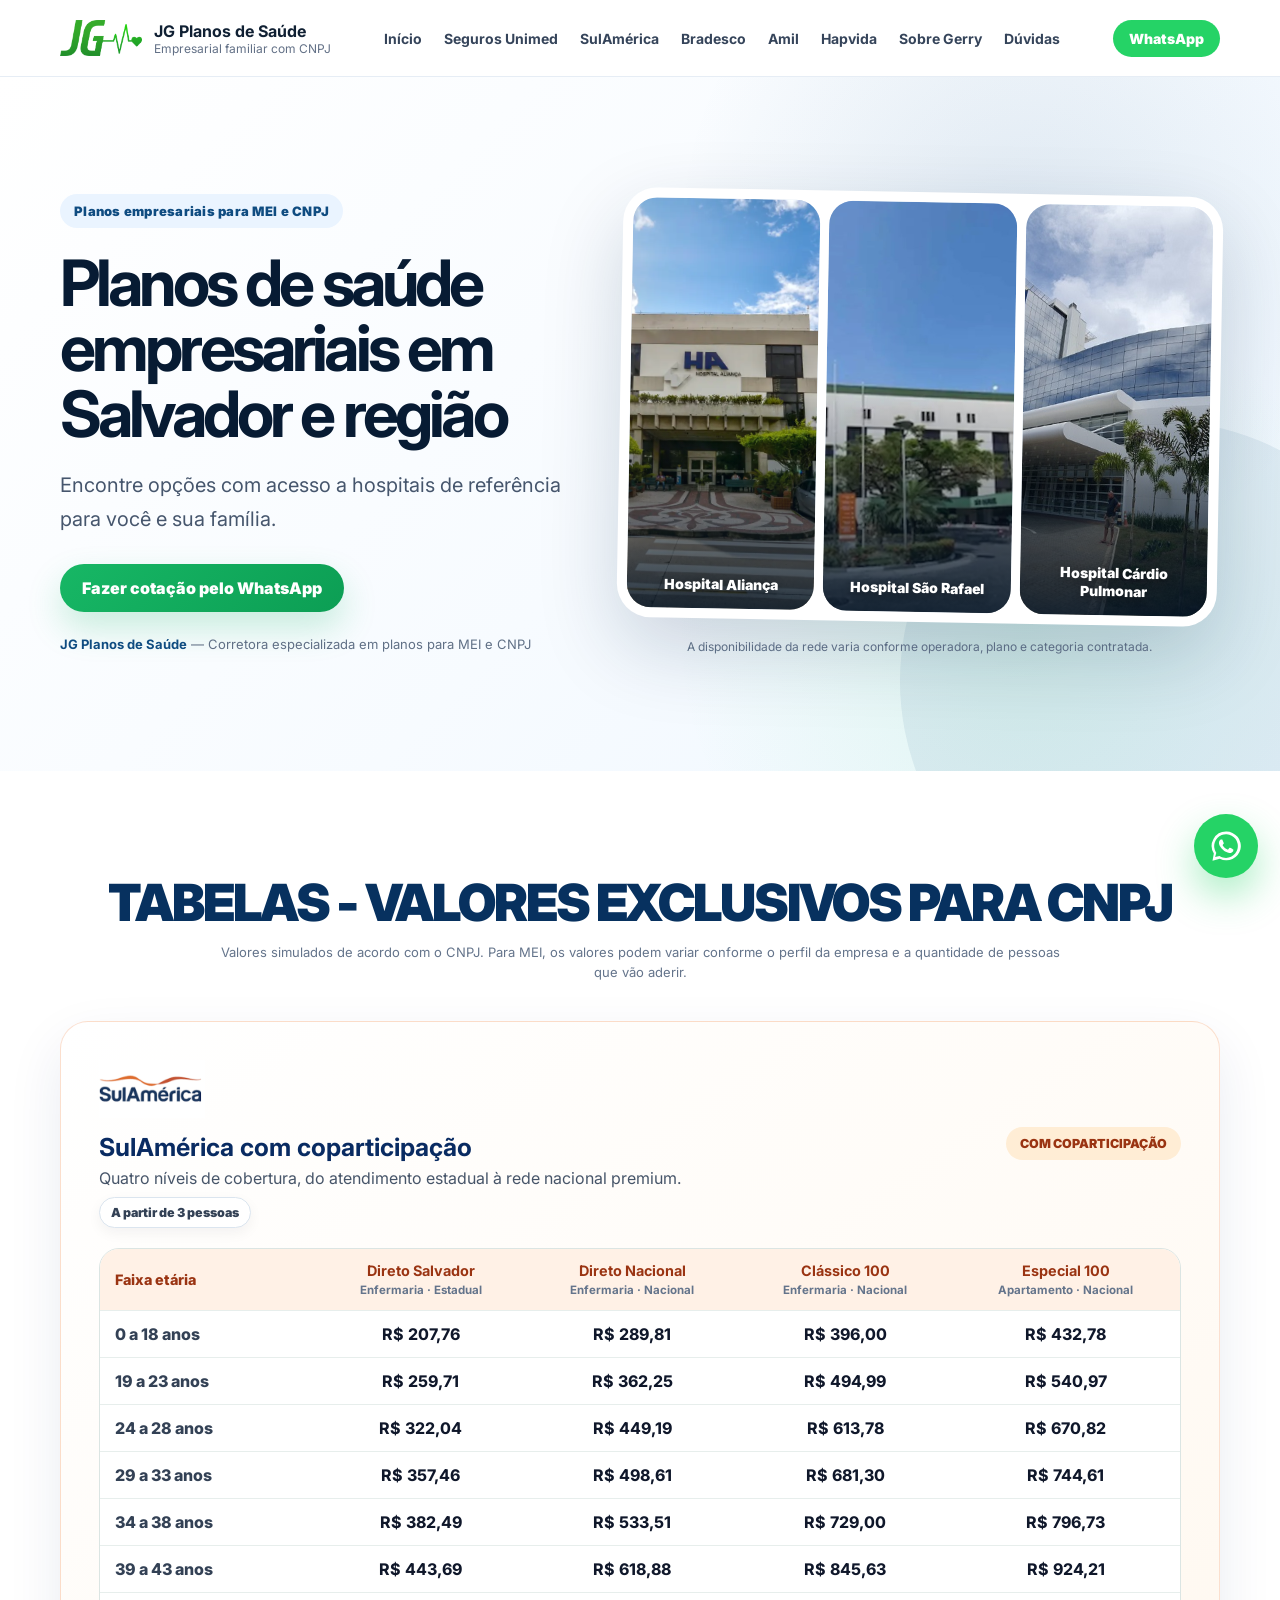
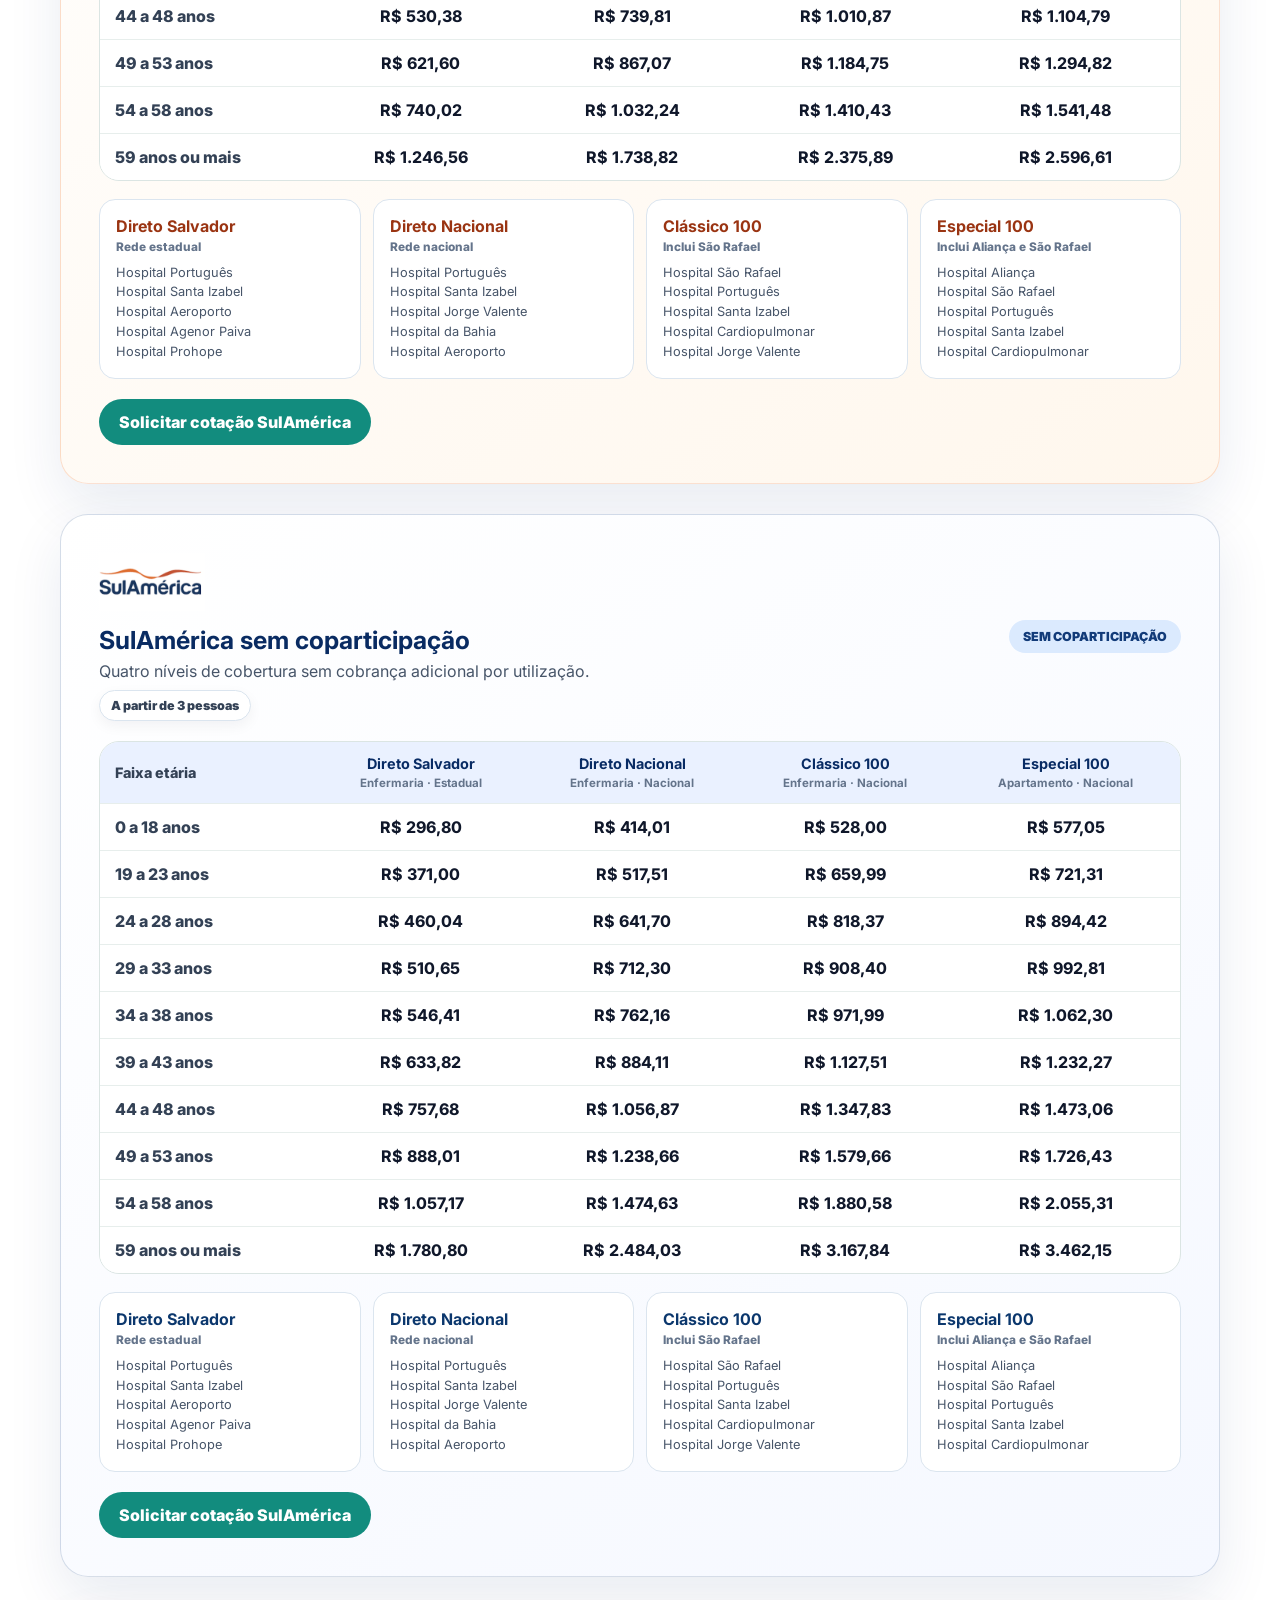
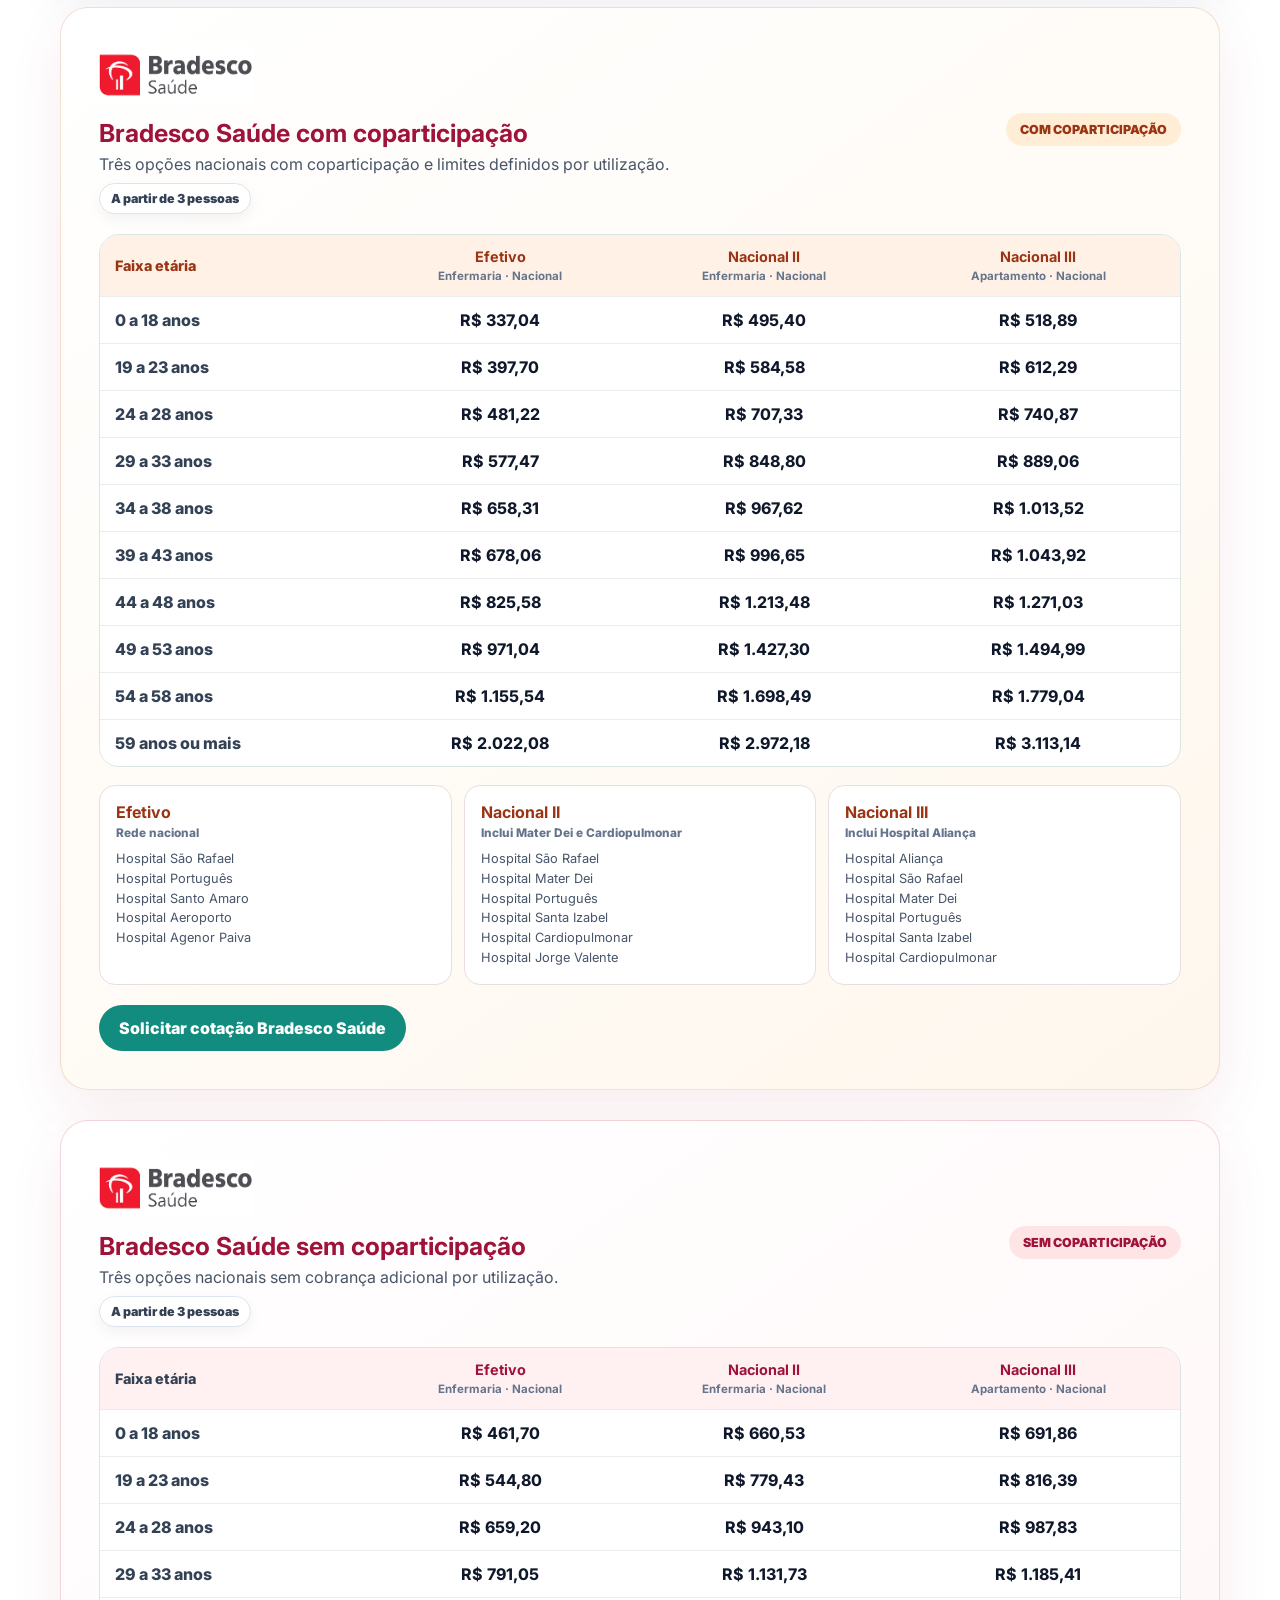
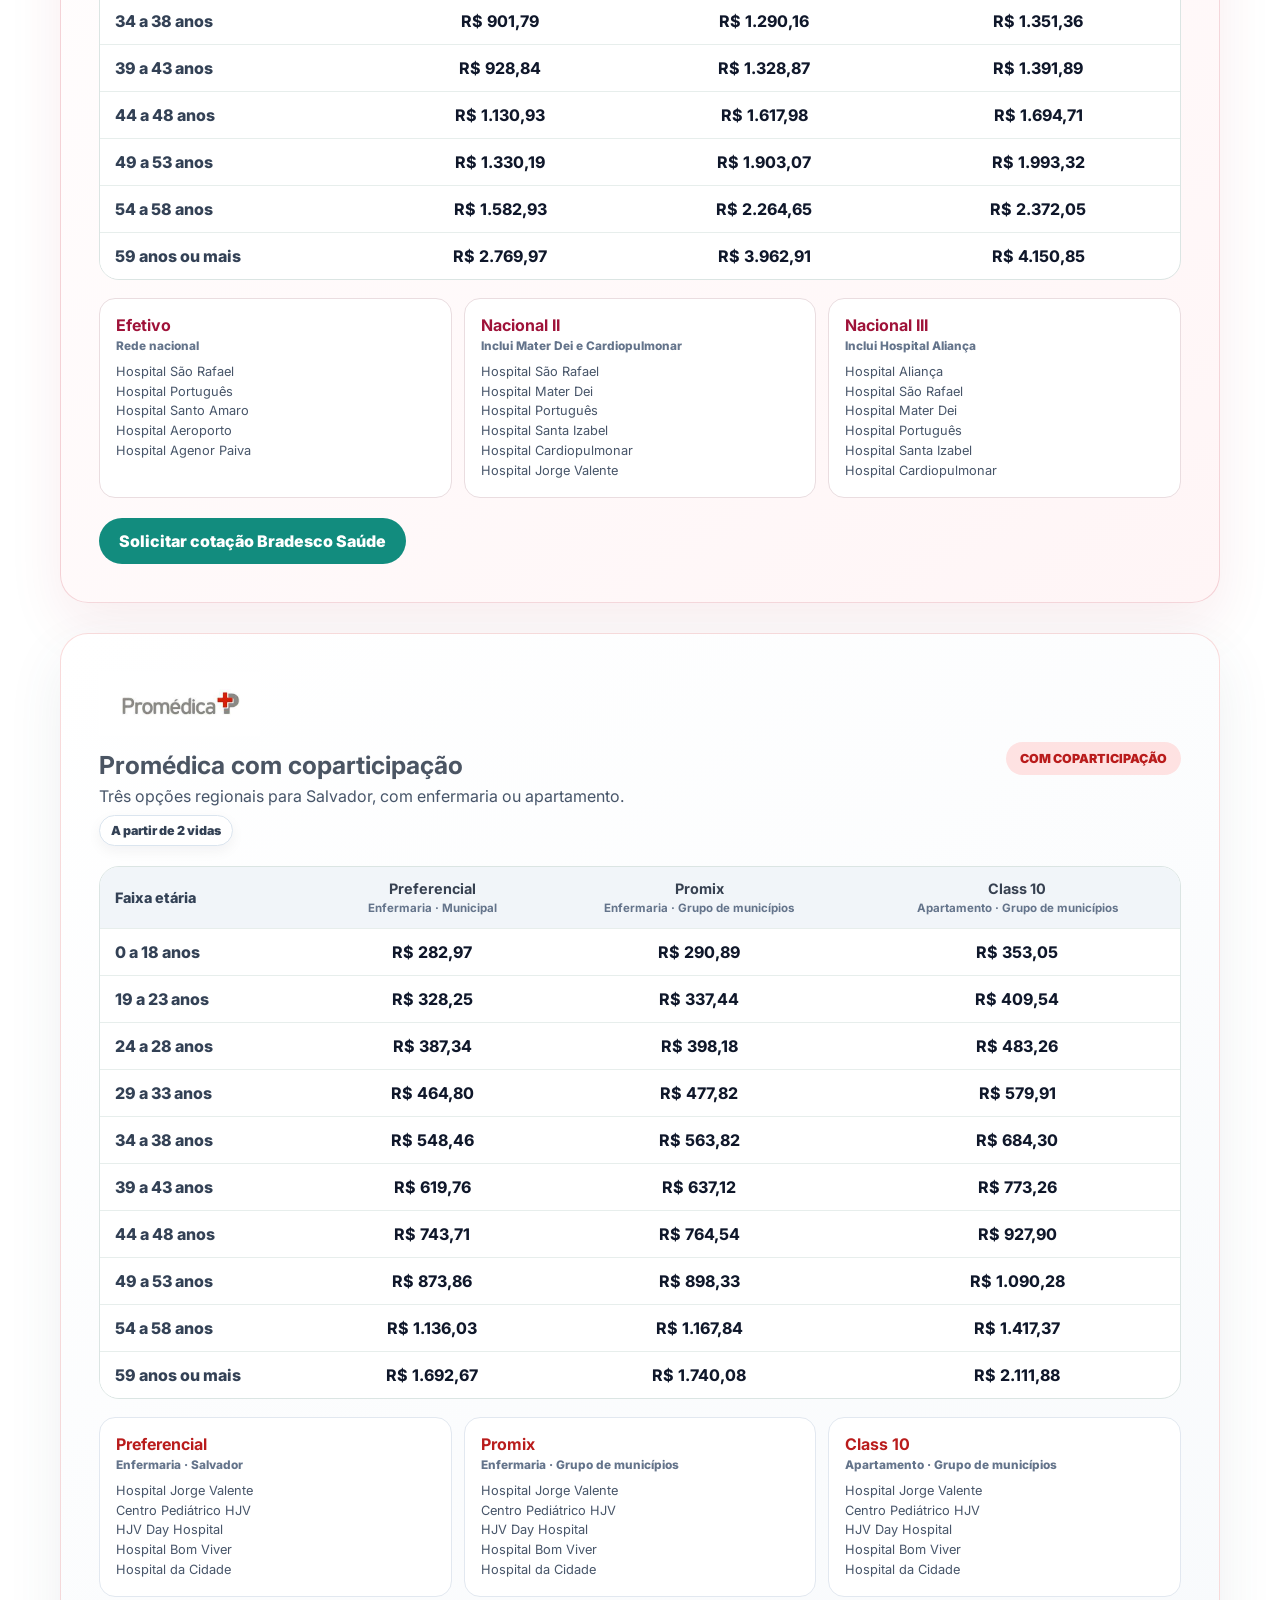
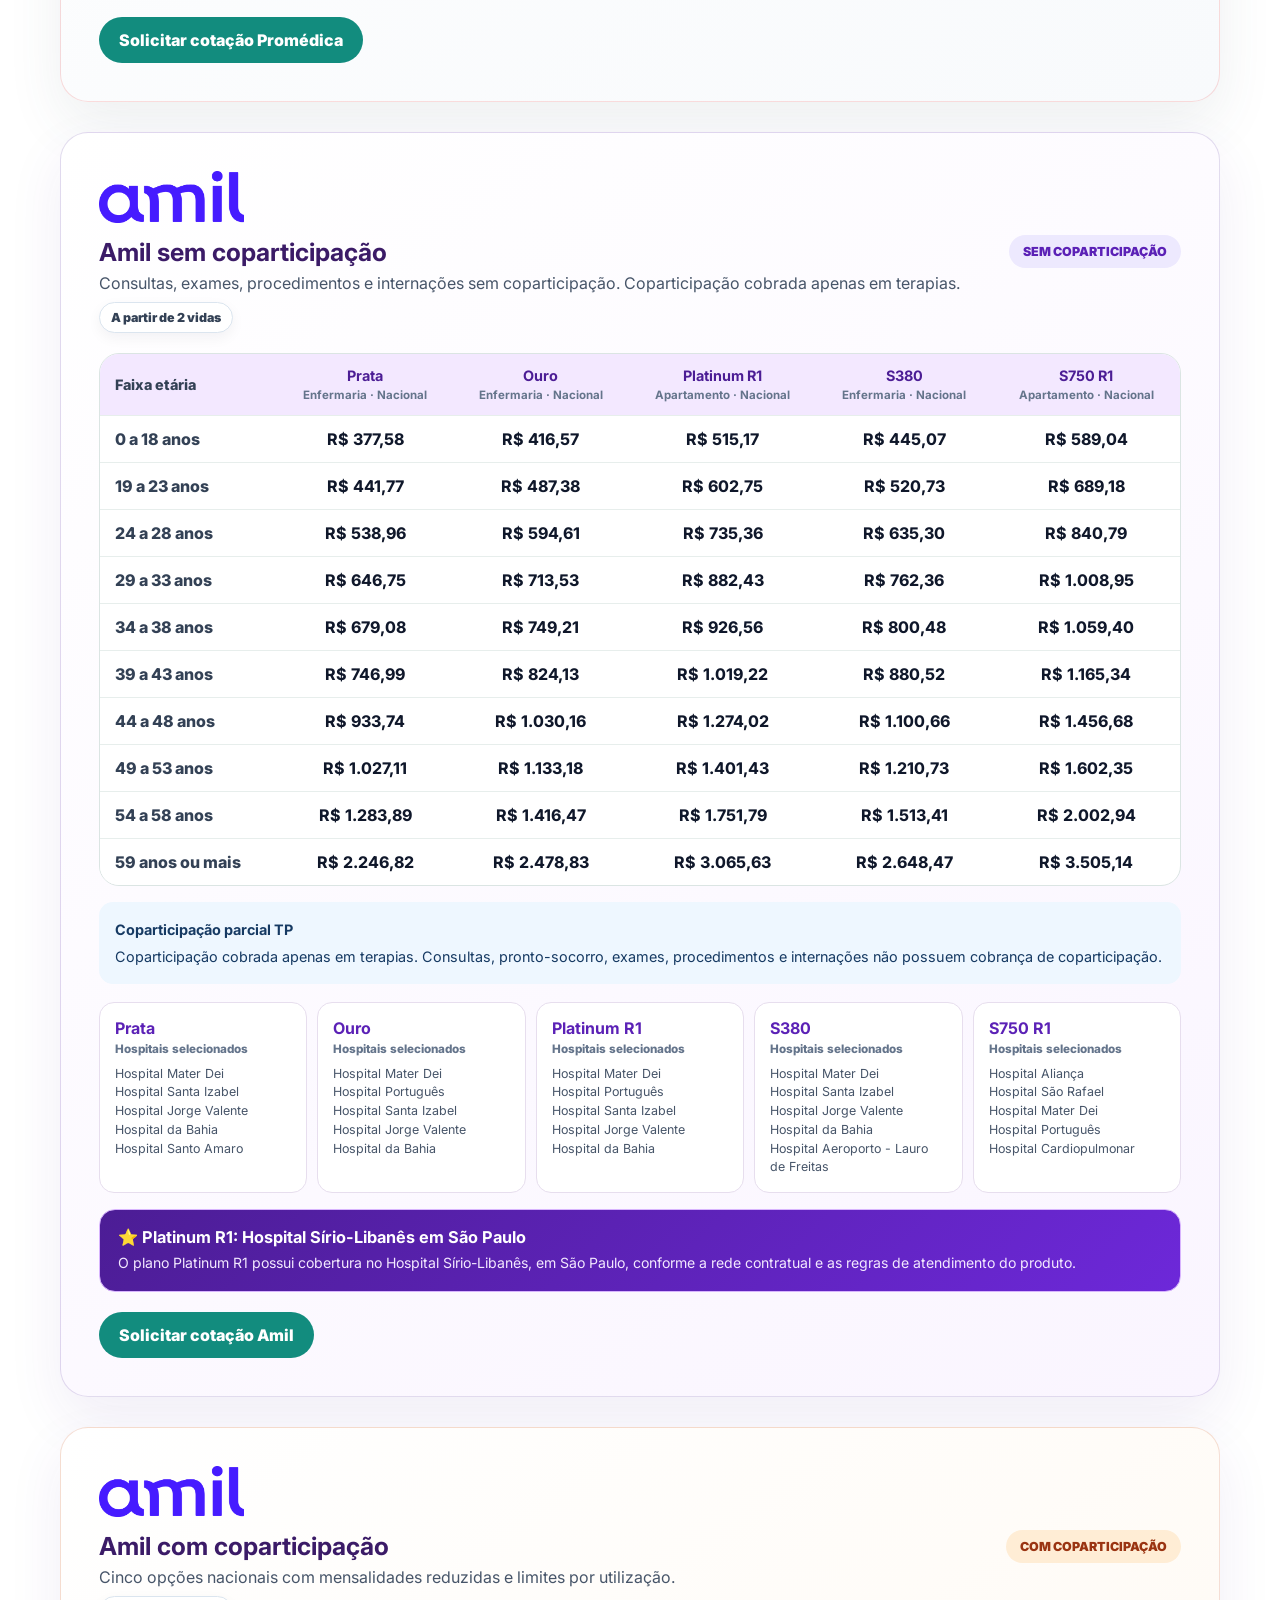
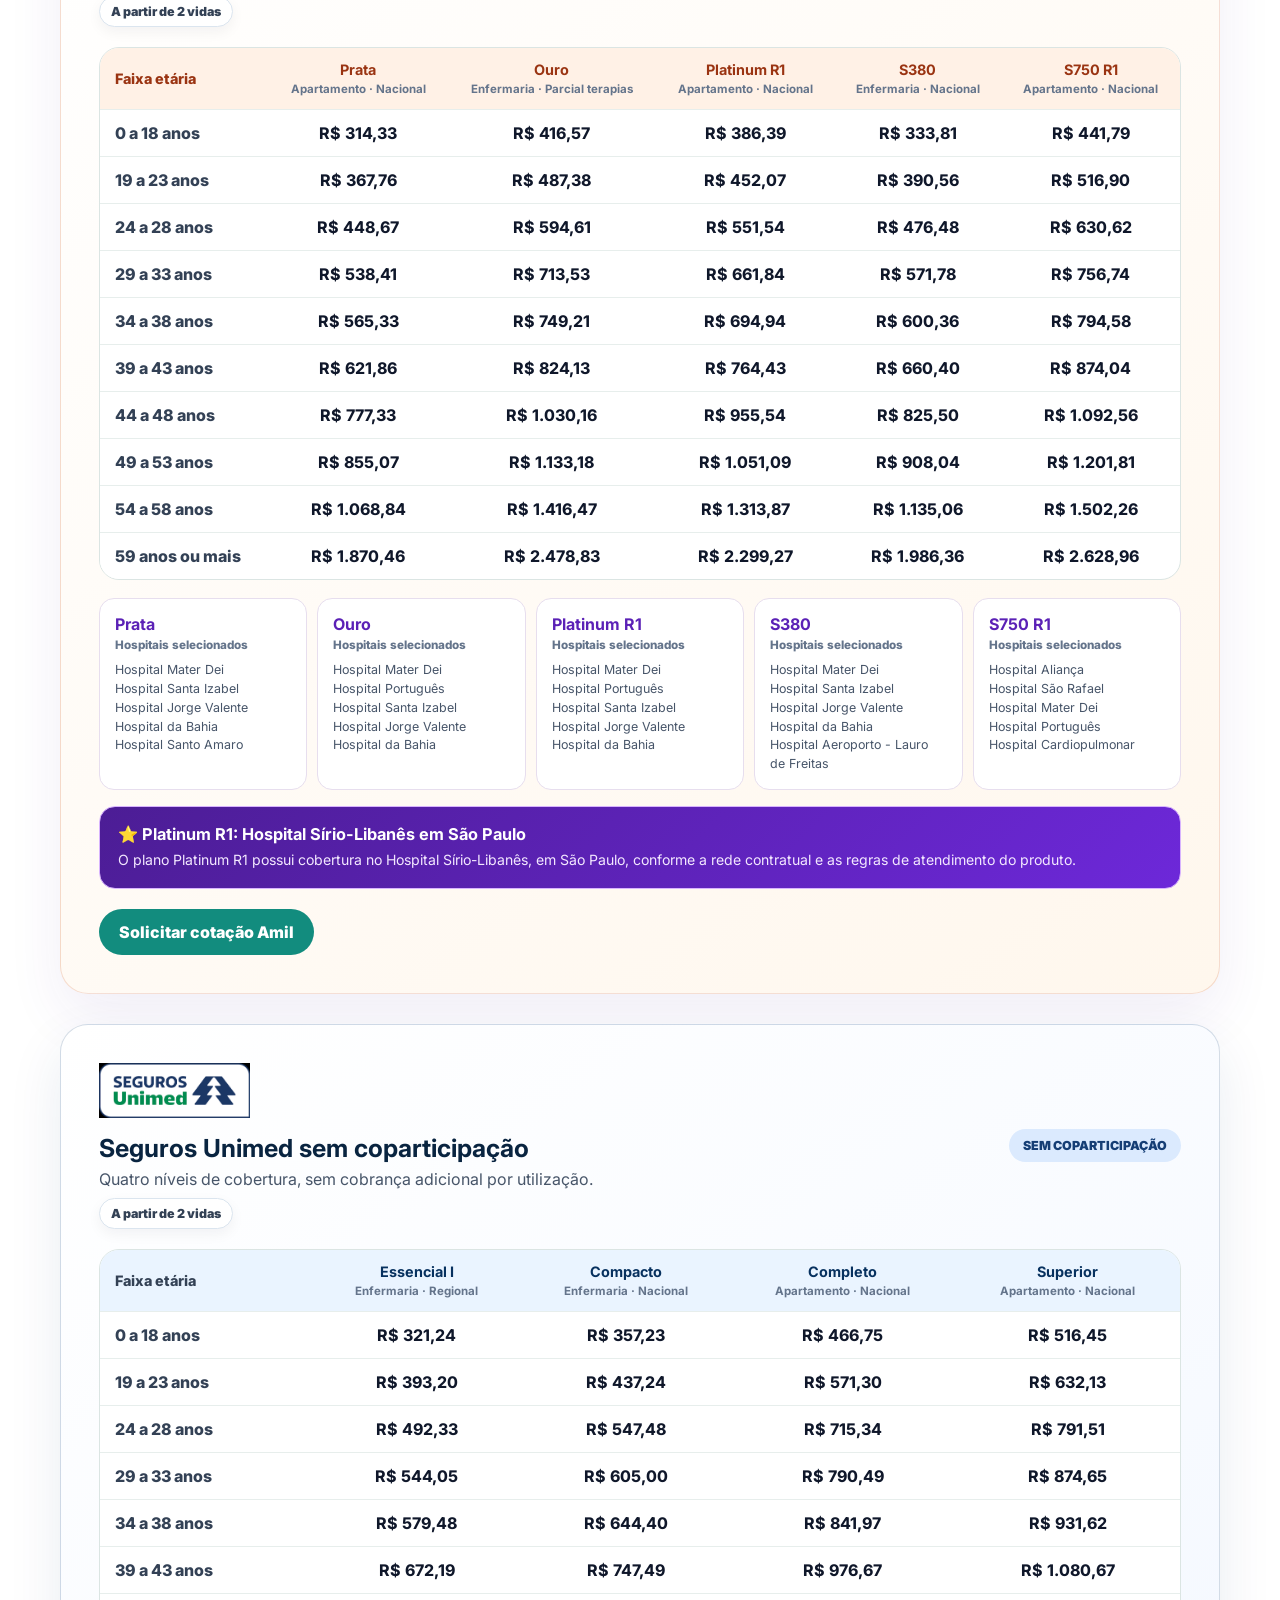
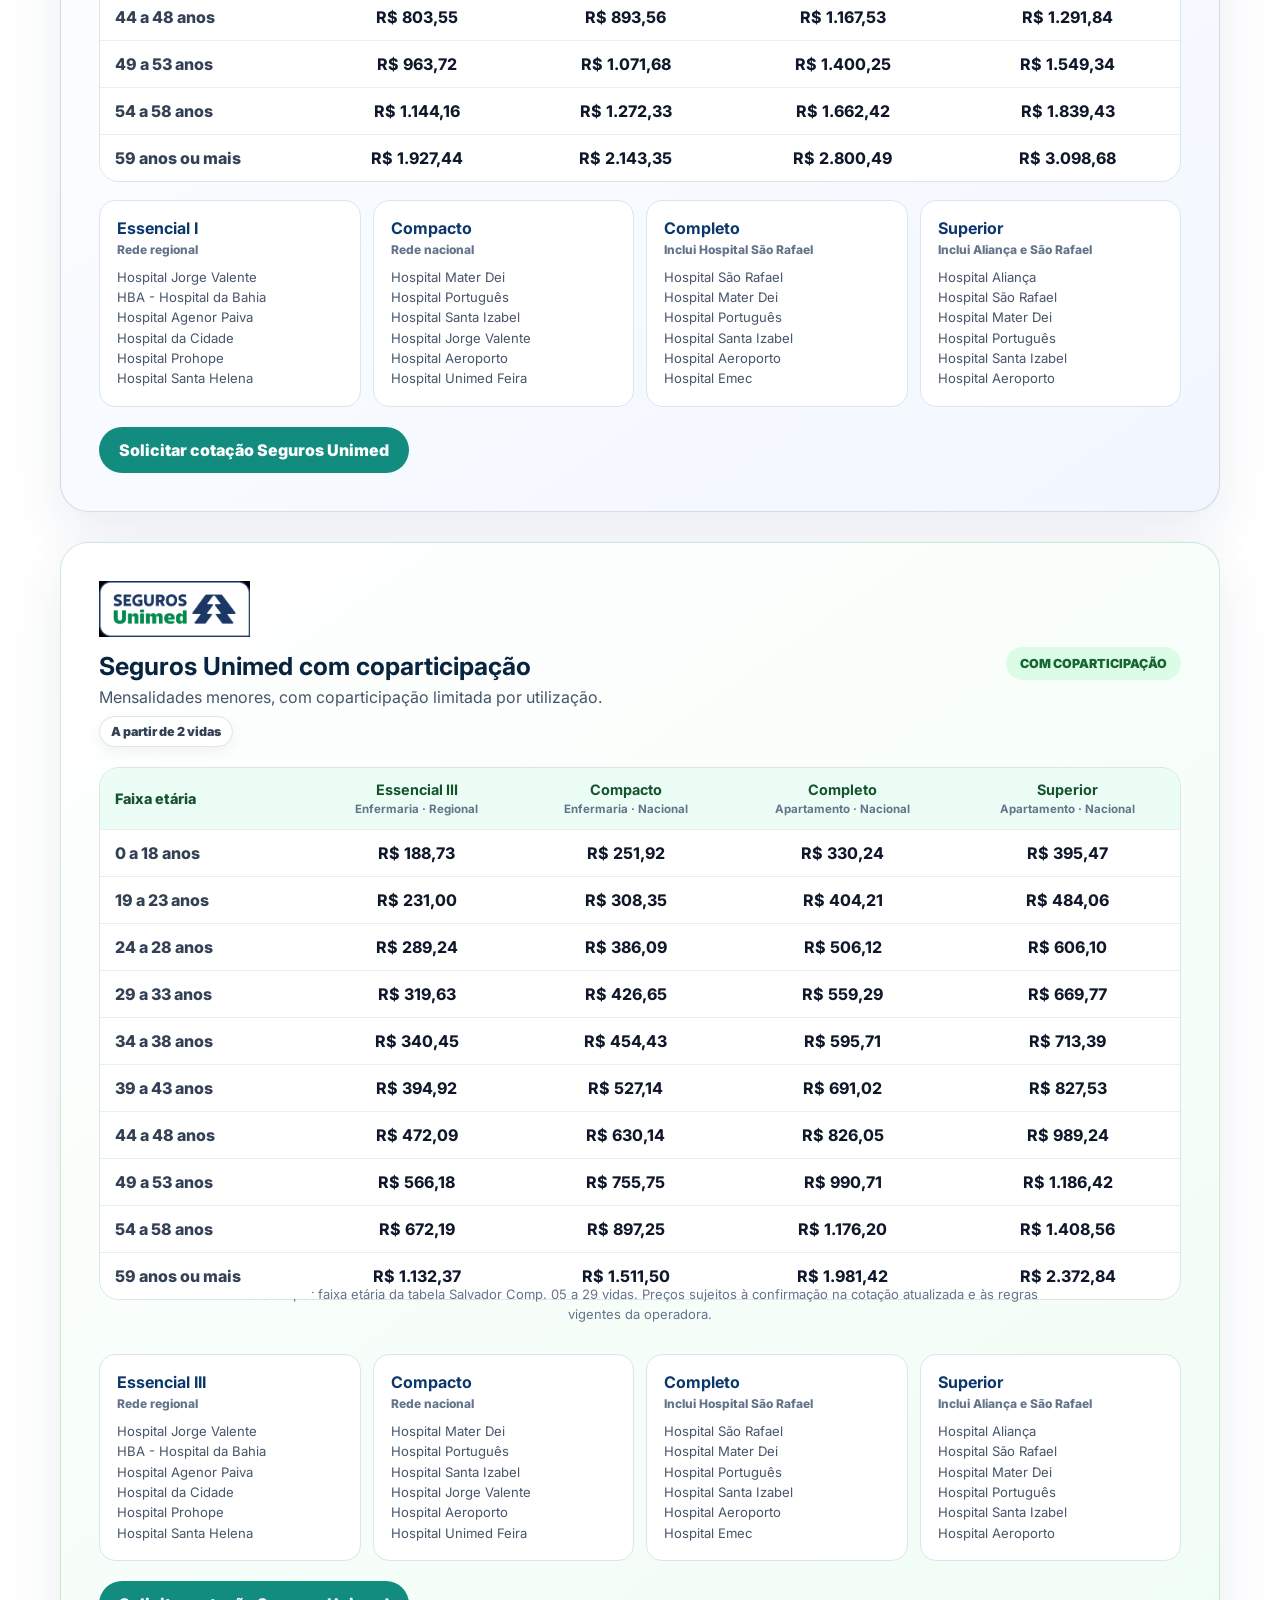
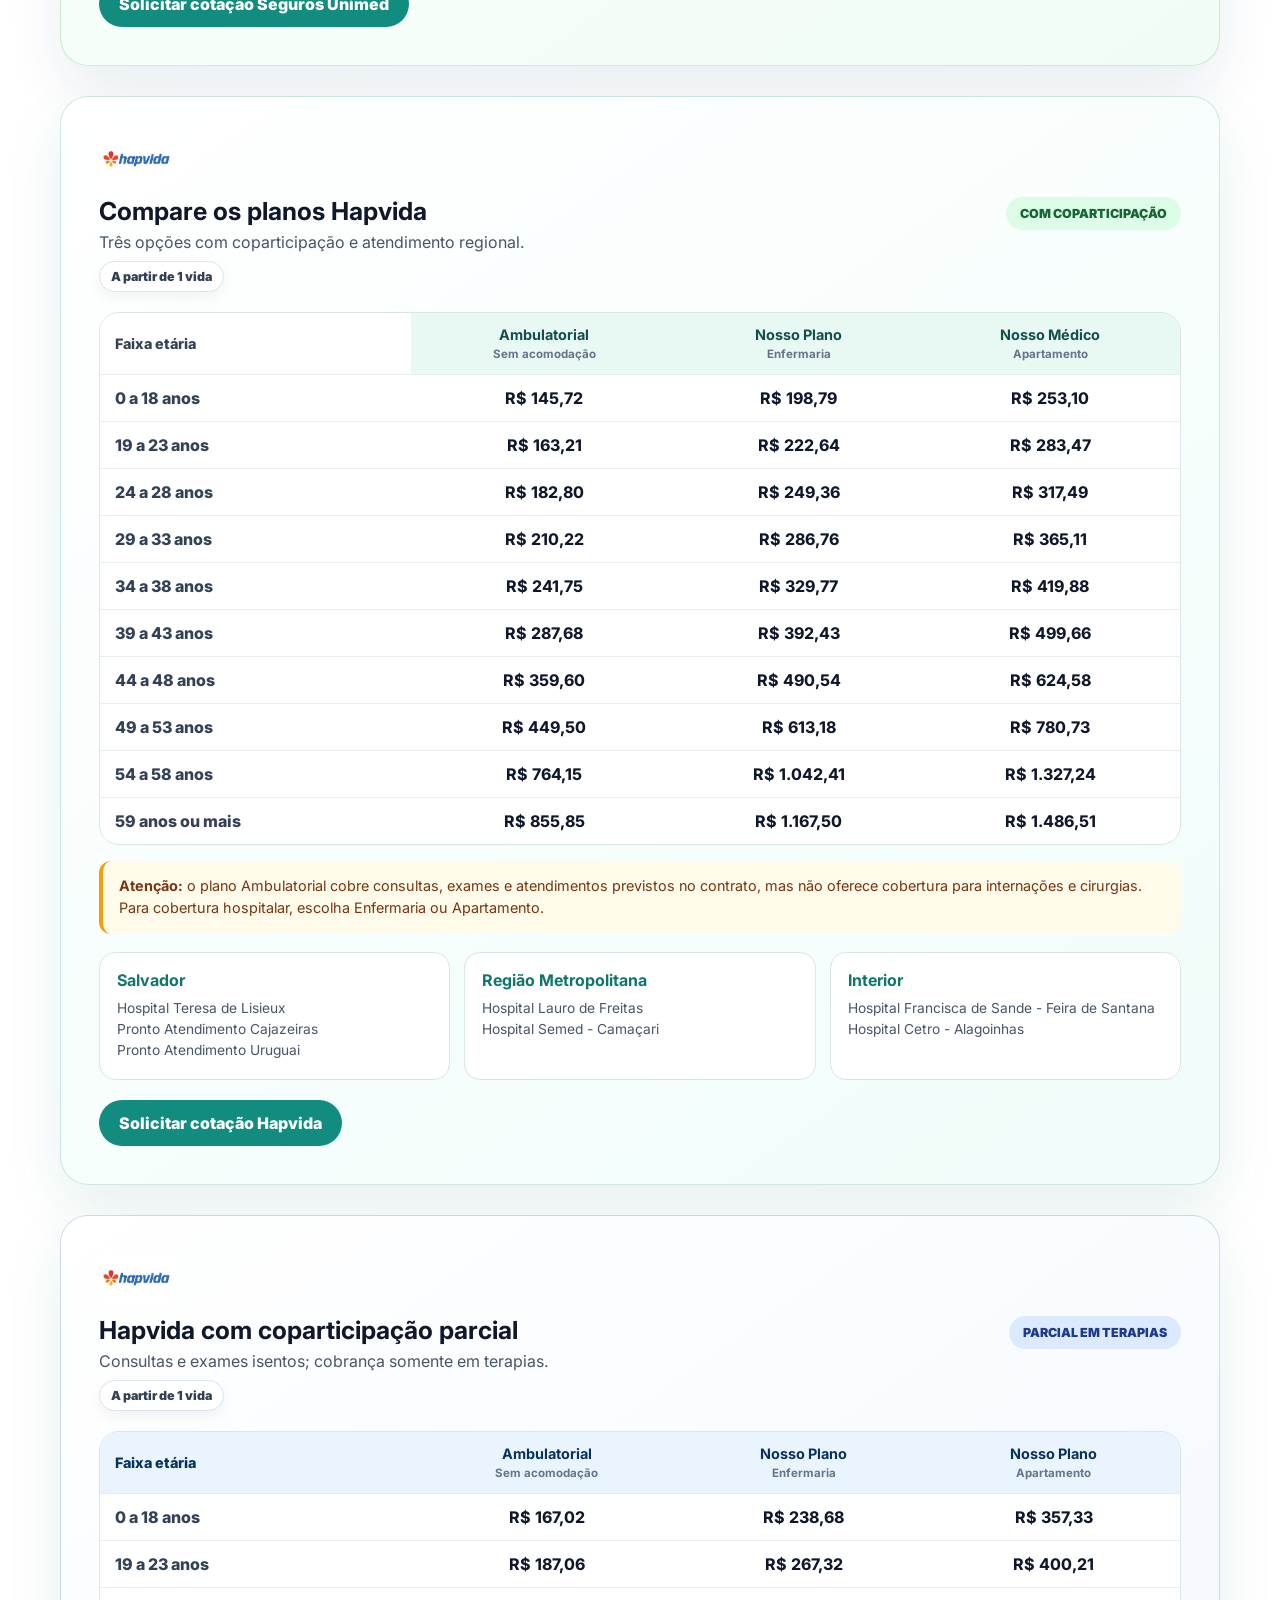
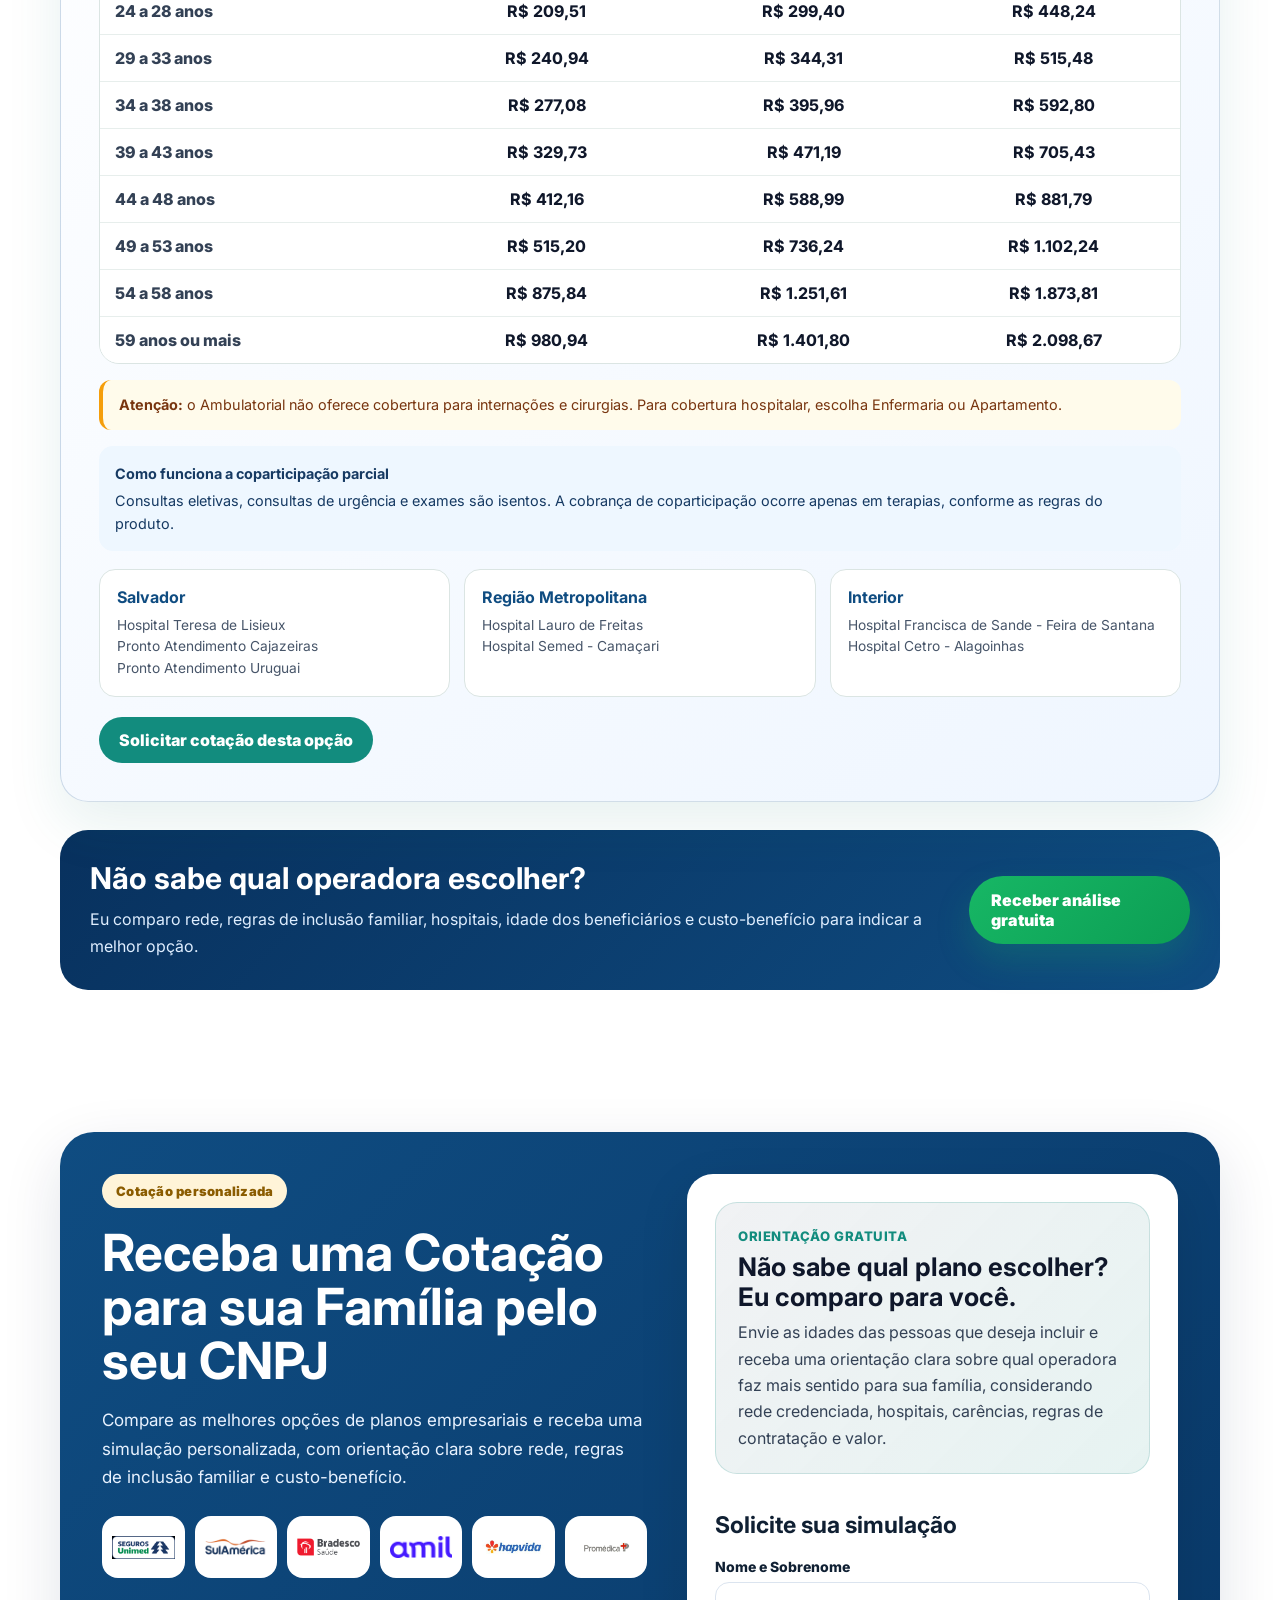
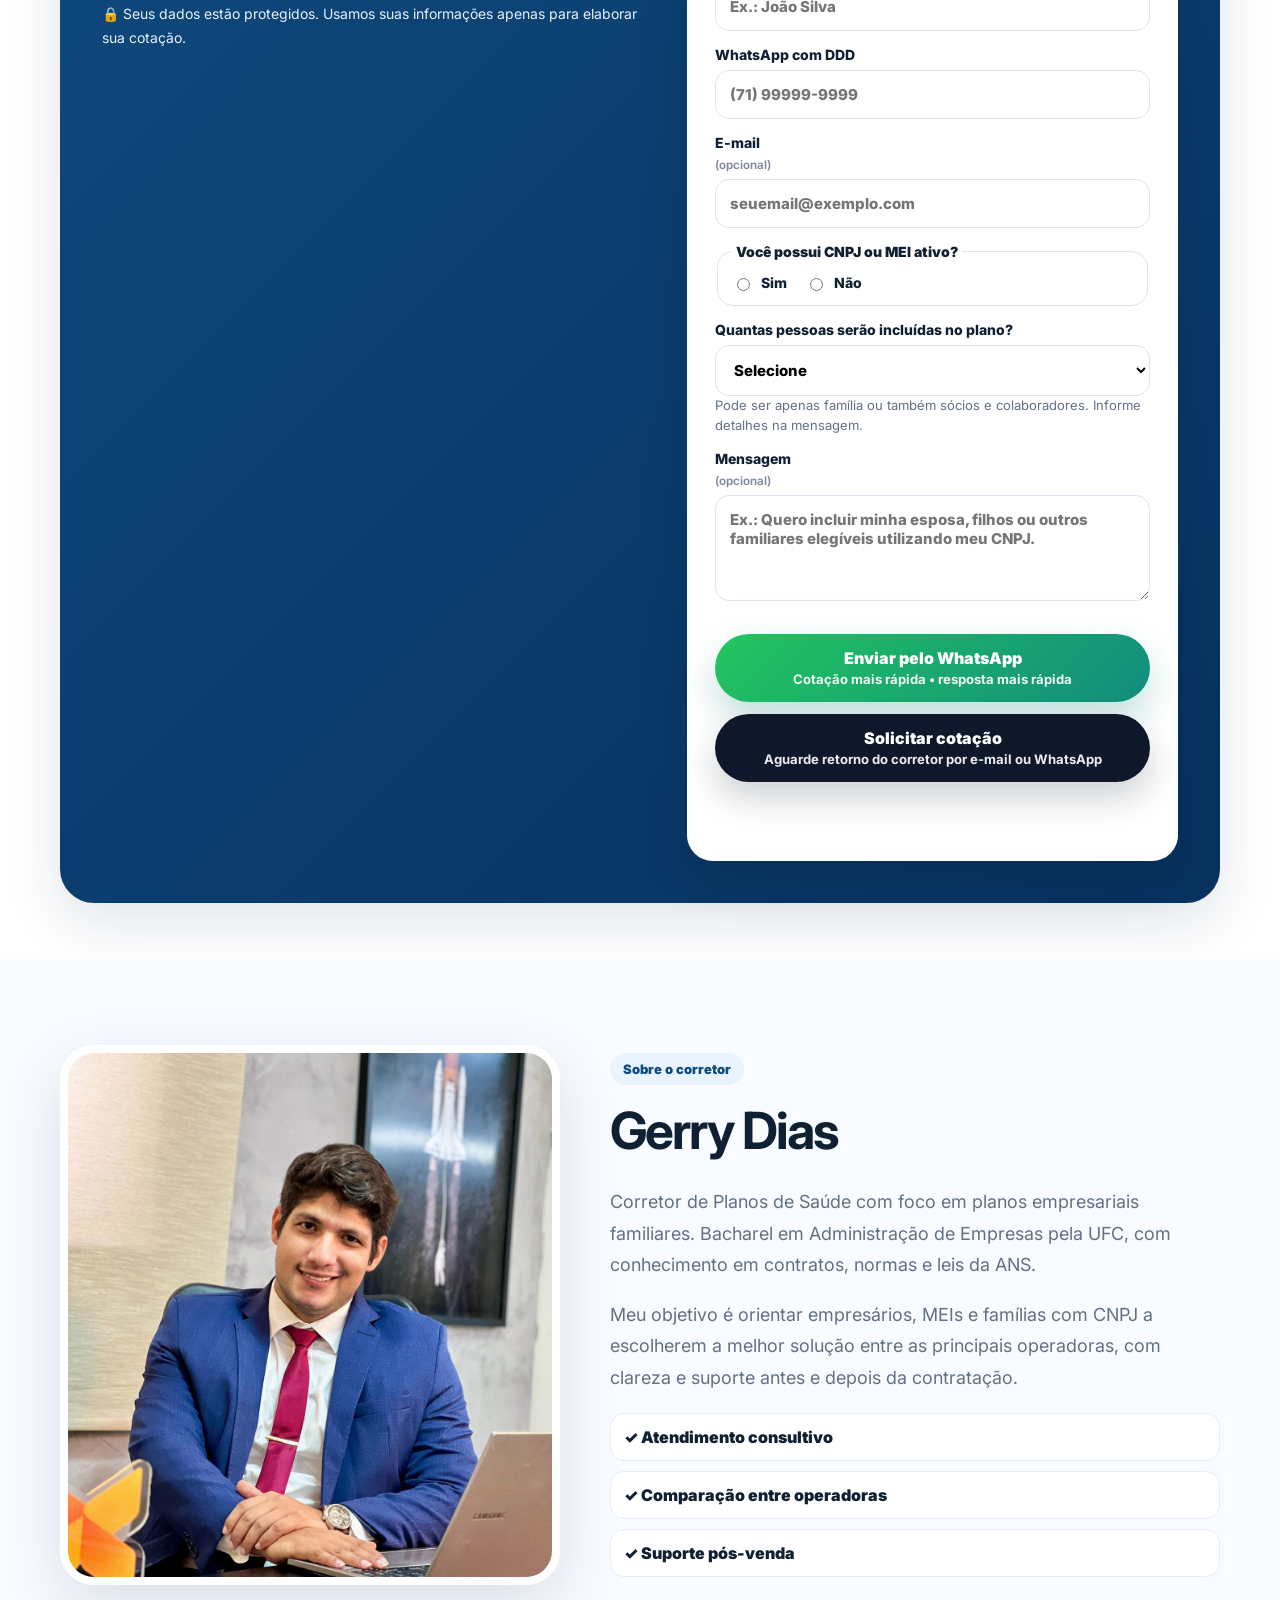
==== commit 7177b0b6: "SEO local: otimização para Salvador e região metropolitana Atualiza metadados, canonical, dados estr" ====
--- a/index.html
+++ b/index.html
@@ -11,17 +11,17 @@
 <!-- End Google Tag Manager -->
 <meta charset="utf-8"/>
 <meta content="width=device-width, initial-scale=1.0" name="viewport"/>
-<title>Plano de Saúde Empresarial em Salvador | JG Planos</title>
-<meta name="description" content="Compare planos de saúde empresariais para MEI e CNPJ em Salvador e região metropolitana. Conheça opções da Unimed, SulAmérica, Bradesco, Amil, Hapvida e outras operadoras. Peça sua cotação pelo WhatsApp.">
+<title>JG Planos de Saúde | Plano Empresarial em Salvador</title>
+<meta name="description" content="Planos de saúde empresariais em Salvador e região para MEI e CNPJ. Compare Amil, SulAmérica, Seguros Unimed, Bradesco e Hapvida com Gerry Dias, corretor.">
 <link rel="canonical" href="https://jgplanosdesaude.com.br/">
 <meta property="og:locale" content="pt_BR">
 <meta property="og:type" content="website">
 <meta property="og:site_name" content="JG Planos de Saúde">
-<meta property="og:title" content="Plano de Saúde Empresarial em Salvador | JG Planos">
-<meta property="og:description" content="Compare planos empresariais para MEI e CNPJ em Salvador e região metropolitana. Solicite uma cotação pelo WhatsApp.">
+<meta property="og:title" content="JG Planos de Saúde | Plano Empresarial em Salvador">
+<meta property="og:description" content="Planos de saúde empresariais em Salvador e região para MEI e CNPJ. Compare Amil, SulAmérica, Seguros Unimed, Bradesco e Hapvida com Gerry Dias, corretor.">
 <meta property="og:url" content="https://jgplanosdesaude.com.br/">
-<meta name="twitter:card" content="summary">
-
+<meta property="og:image" content="https://jgplanosdesaude.com.br/imagens/logo-jg-header.png">
+<meta name="twitter:card" content="summary_large_image">
 <link href="https://fonts.googleapis.com" rel="preconnect"/>
 <link crossorigin="" href="https://fonts.gstatic.com" rel="preconnect"/>
 <link href="https://fonts.googleapis.com/css2?family=Inter:wght@400;500;600;700;800;900&amp;display=swap" rel="stylesheet"/>
@@ -311,7 +311,18 @@
 
   </style>
 <link href="responsive.css" rel="stylesheet">
-</link></link></link></head>
+</link></link></link>
+<script type="application/ld+json">
+{
+ "@context":"https://schema.org",
+ "@graph":[
+  {"@type":"Organization","@id":"https://jgplanosdesaude.com.br/#organization","name":"JG Planos de Saúde","url":"https://jgplanosdesaude.com.br/","logo":"https://jgplanosdesaude.com.br/imagens/logo-jg-header.png","telephone":"+55-71-98118-1395","contactPoint":{"@type":"ContactPoint","telephone":"+55-71-98118-1395","contactType":"sales","availableLanguage":"Portuguese"}},
+  {"@type":"Person","@id":"https://jgplanosdesaude.com.br/#gerry-dias","name":"Gerry Dias","jobTitle":"Corretor de Planos de Saúde","worksFor":{"@id":"https://jgplanosdesaude.com.br/#organization"}},
+  {"@type":"Service","name":"Corretagem de planos de saúde empresariais para MEI e CNPJ","provider":{"@id":"https://jgplanosdesaude.com.br/#organization"},"areaServed":[{"@type":"City","name":"Salvador"},{"@type":"City","name":"Lauro de Freitas"},{"@type":"City","name":"Camaçari"},{"@type":"AdministrativeArea","name":"Região Metropolitana de Salvador, Bahia"}]}
+ ]
+}
+</script>
+</head>
 <body>
 <!-- Google Tag Manager (noscript) -->
 <noscript><iframe height="0" src="https://www.googletagmanager.com/ns.html?id=GTM-NKNN2KNC" style="display:none;visibility:hidden" width="0"></iframe></noscript>
@@ -326,8 +337,8 @@
 <div class="container hero-grid">
 <div class="hero-text">
 <span class="tag">Planos empresariais para MEI e CNPJ</span>
-<h1>Planos de saúde empresariais em Salvador para MEI e CNPJ</h1>
-<p>Compare opções para sua empresa e sua família, com atendimento em Salvador, Lauro de Freitas, Camaçari e região metropolitana.</p>
+<h1>Planos de saúde empresariais em Salvador e região</h1>
+<p>Encontre opções com acesso a hospitais de referência para você e sua família.</p>
 <div class="hero-actions">
 <a class="btn btn-primary" href="https://wa.me/5571981181395?text=Olá%2C%20Gerry!%20Tenho%20CNPJ%20ou%20MEI%20e%20quero%20solicitar%20uma%20cotação%20de%20plano%20de%20saúde%20empresarial%20familiar." rel="noopener" target="_blank">Fazer cotação pelo WhatsApp</a>
 </div>
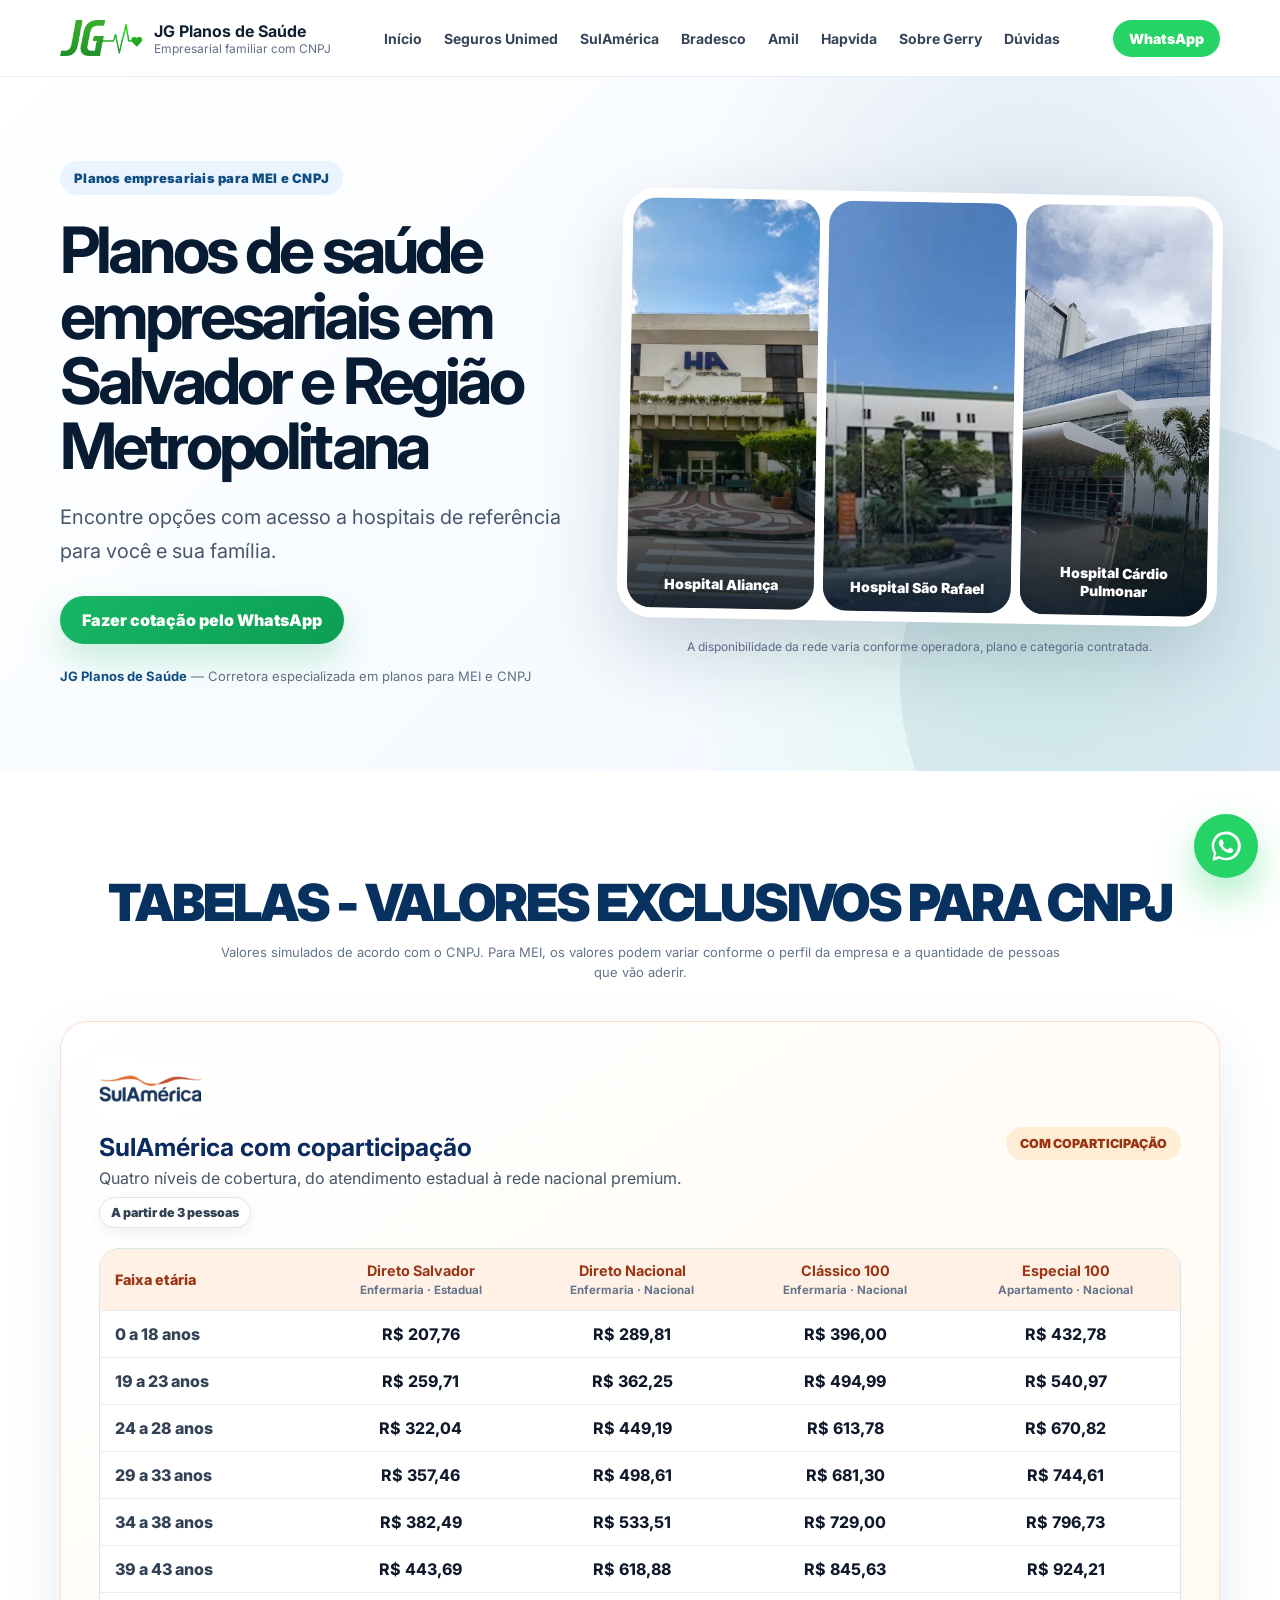
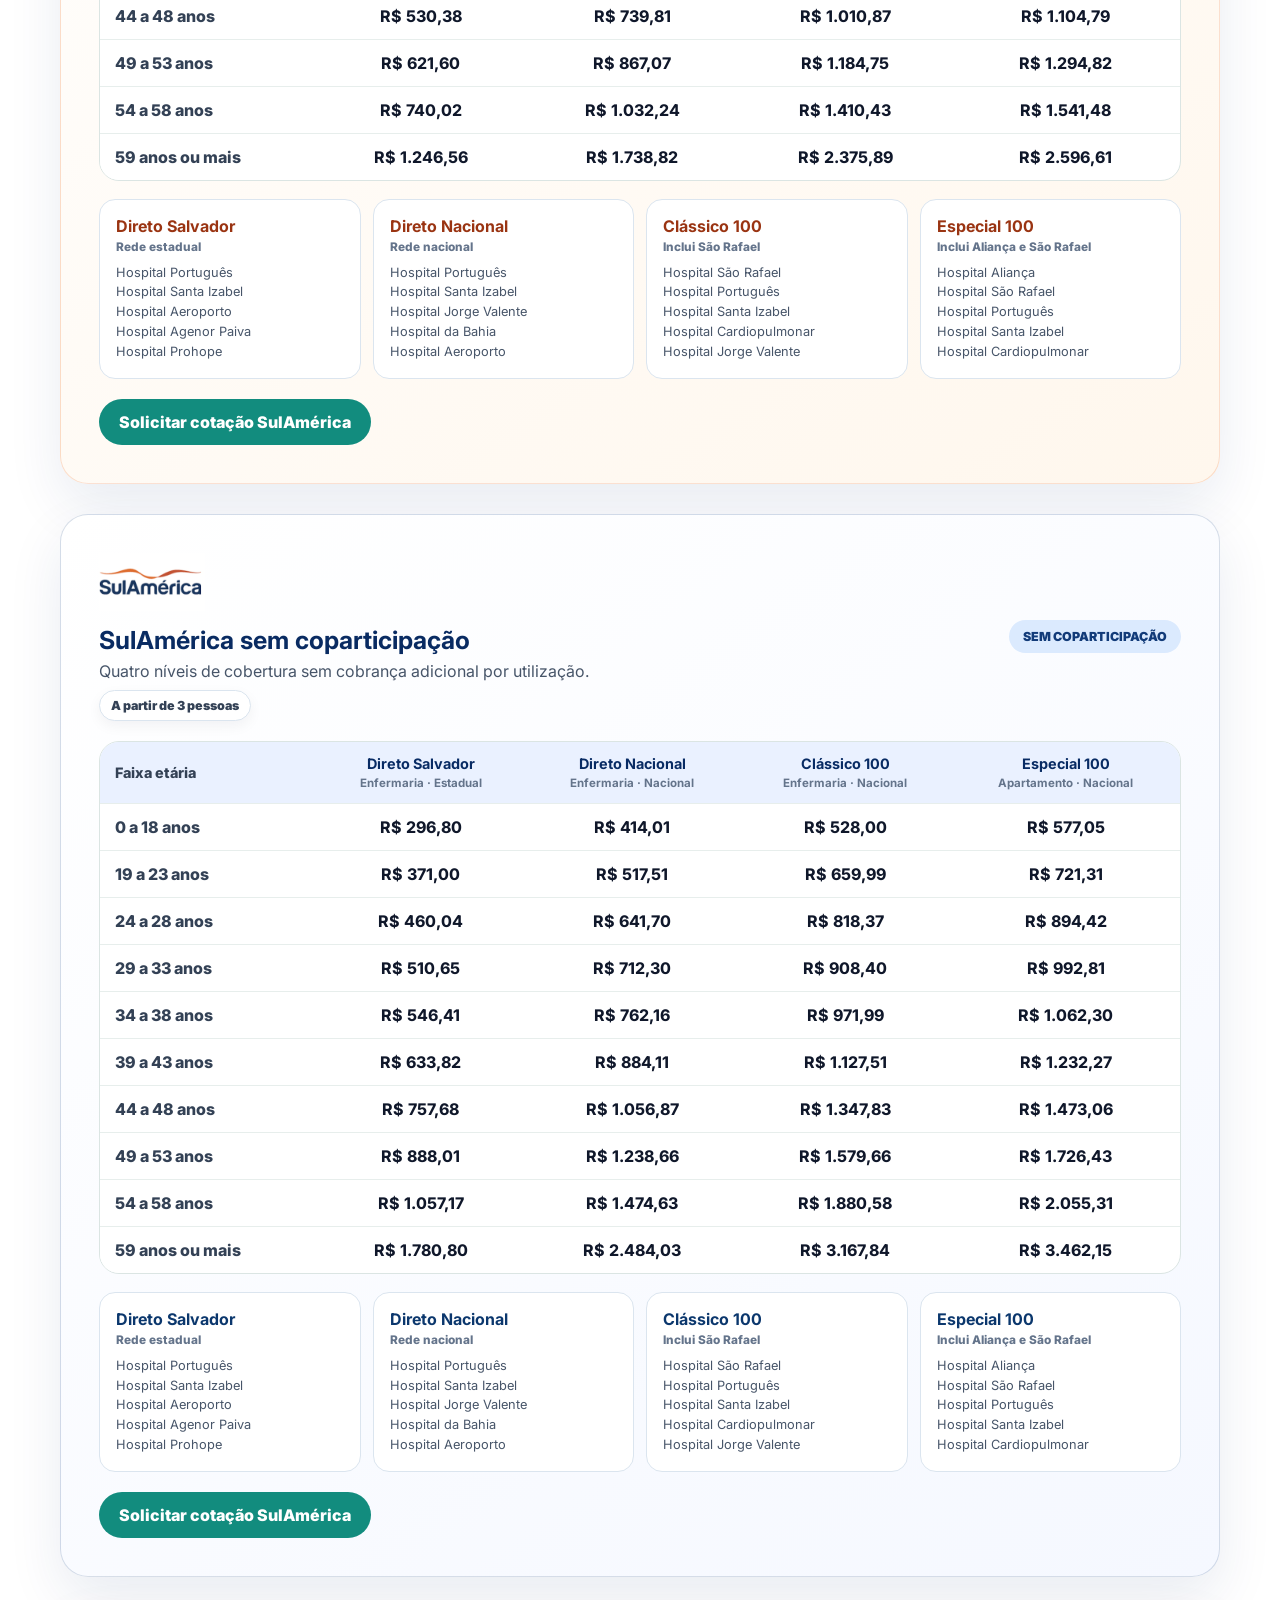
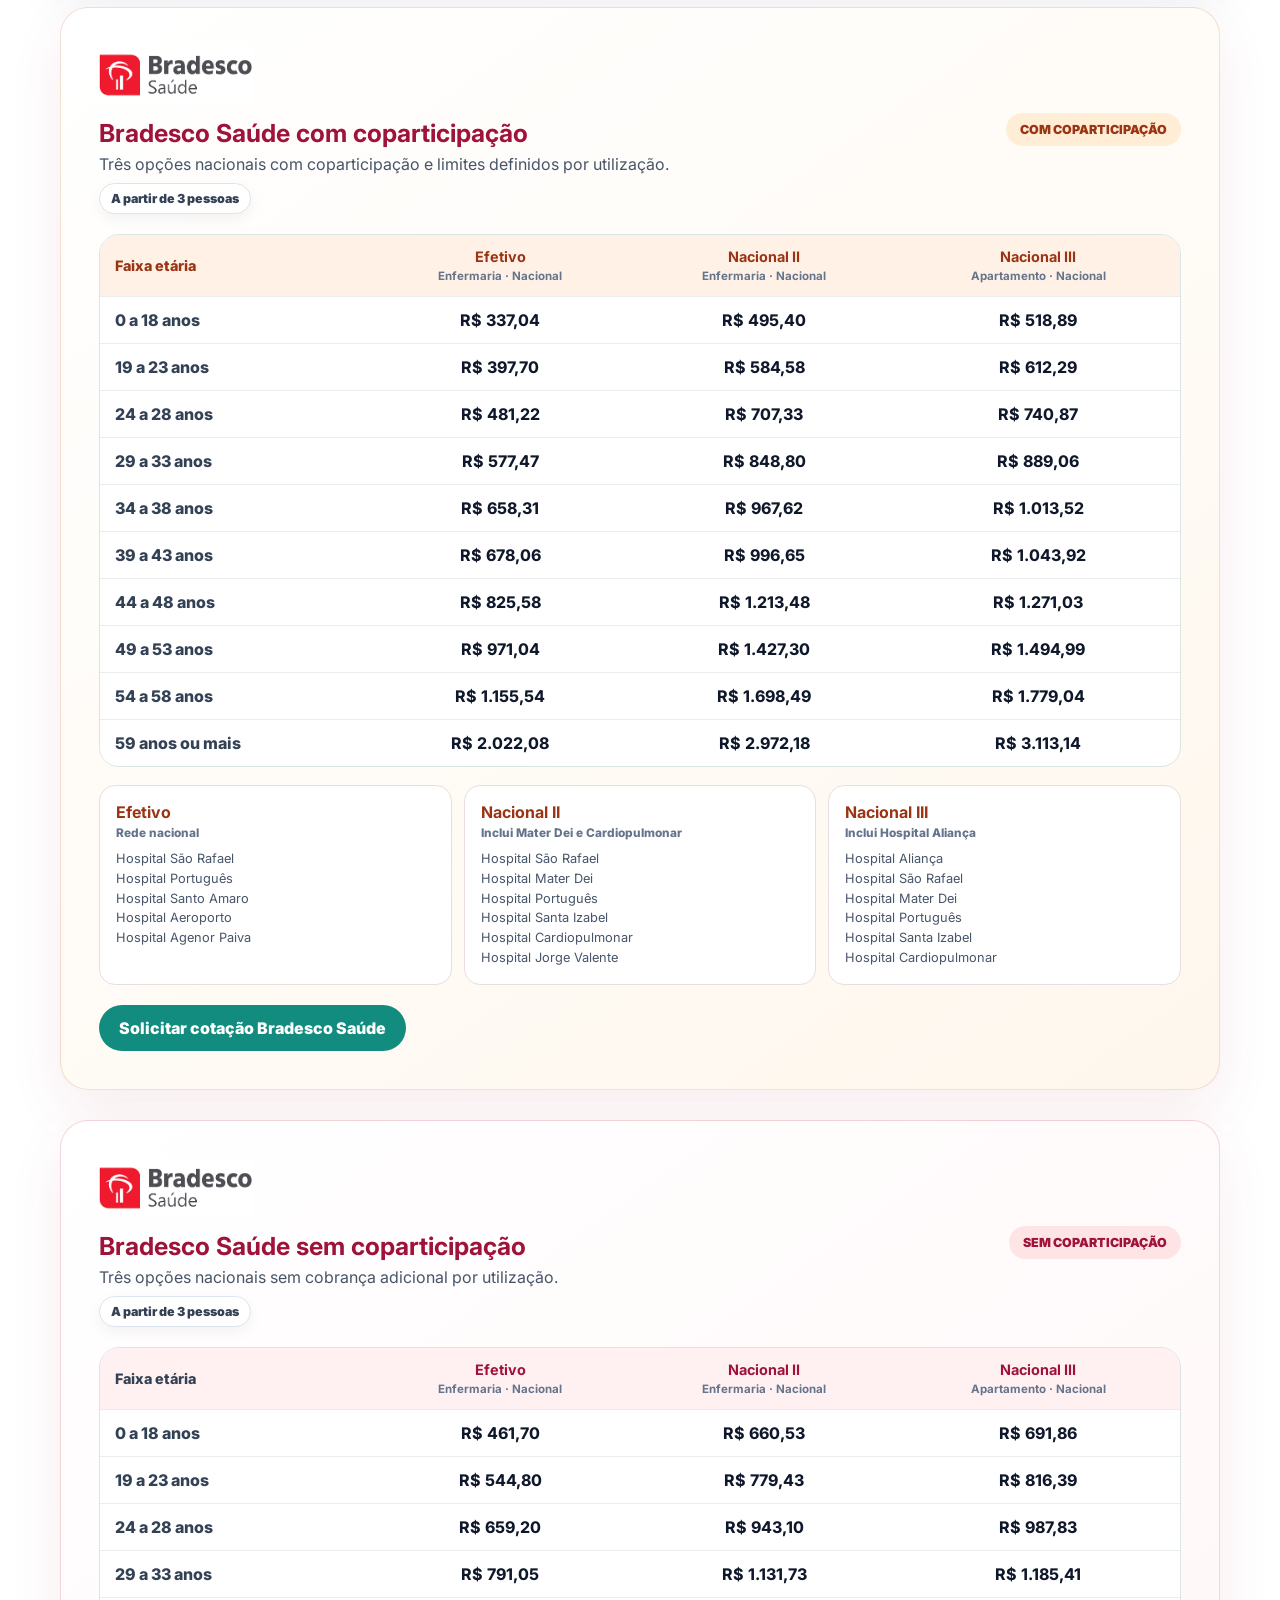
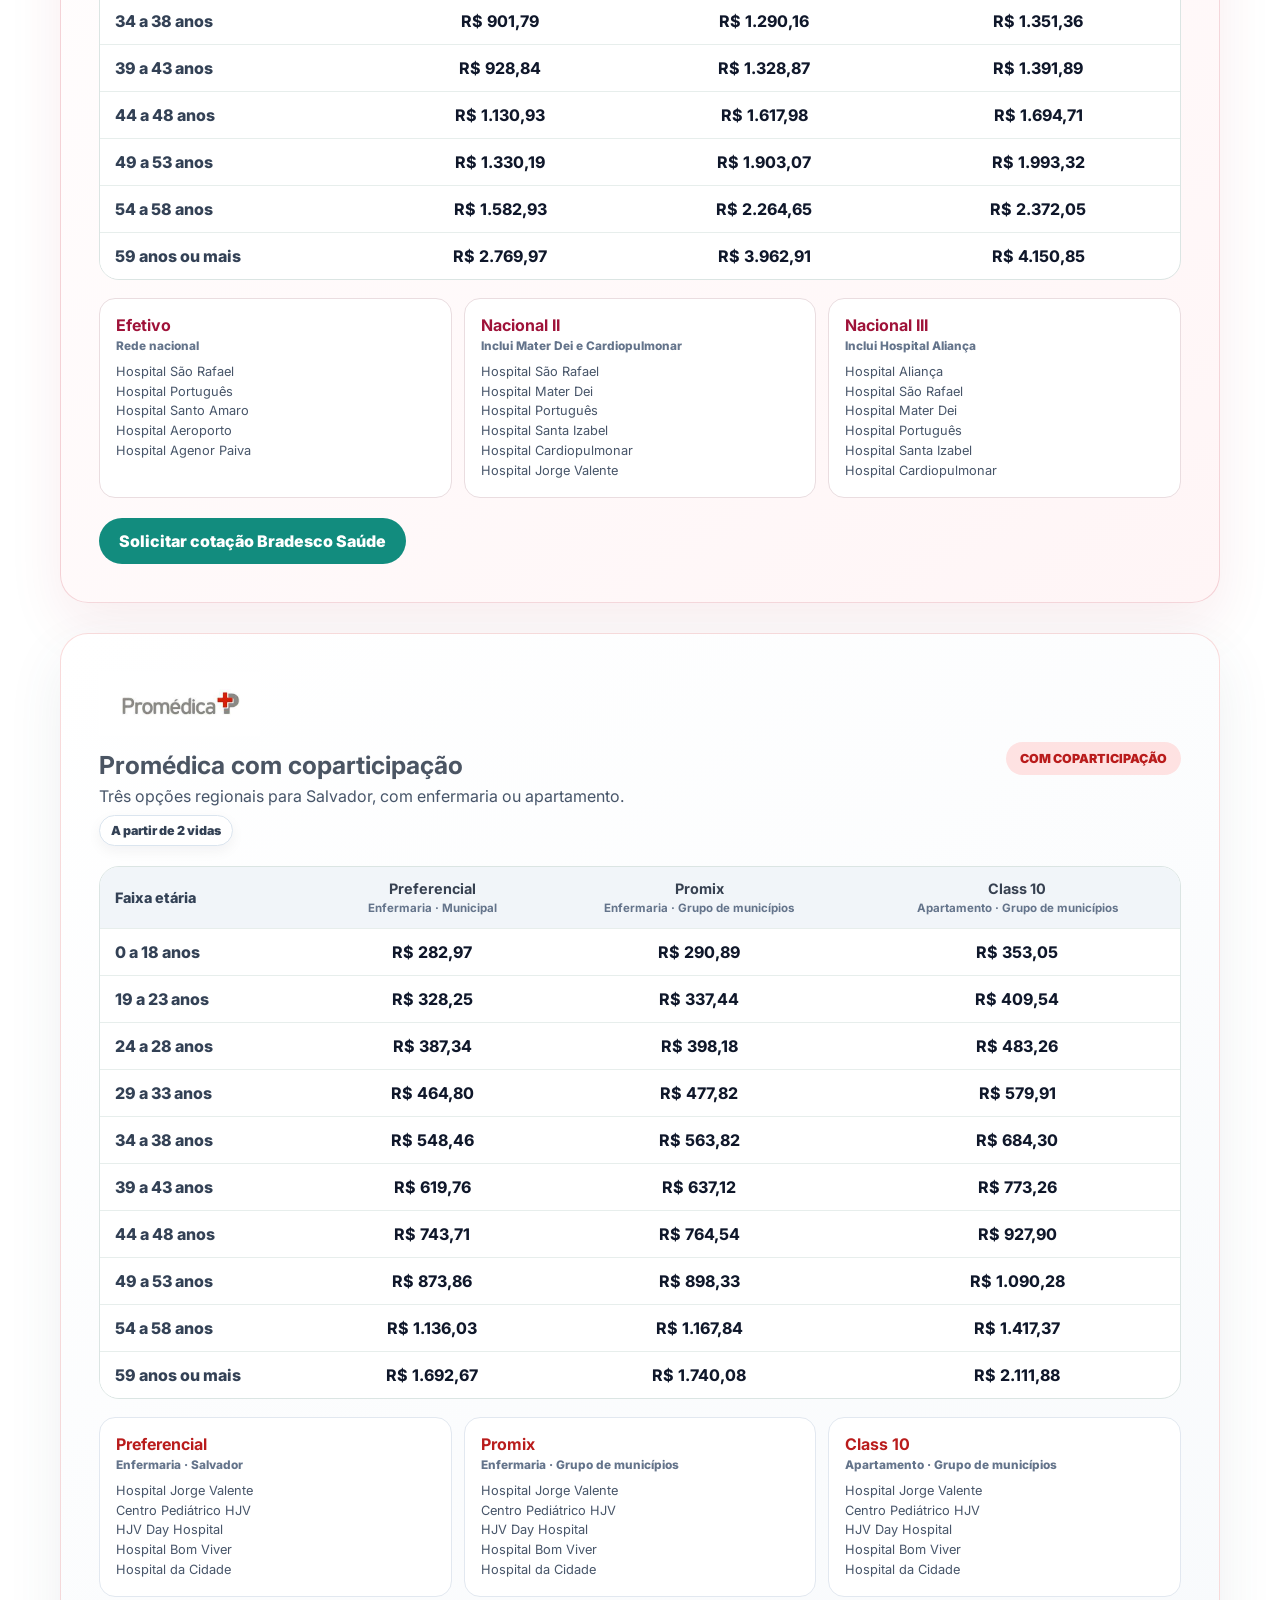
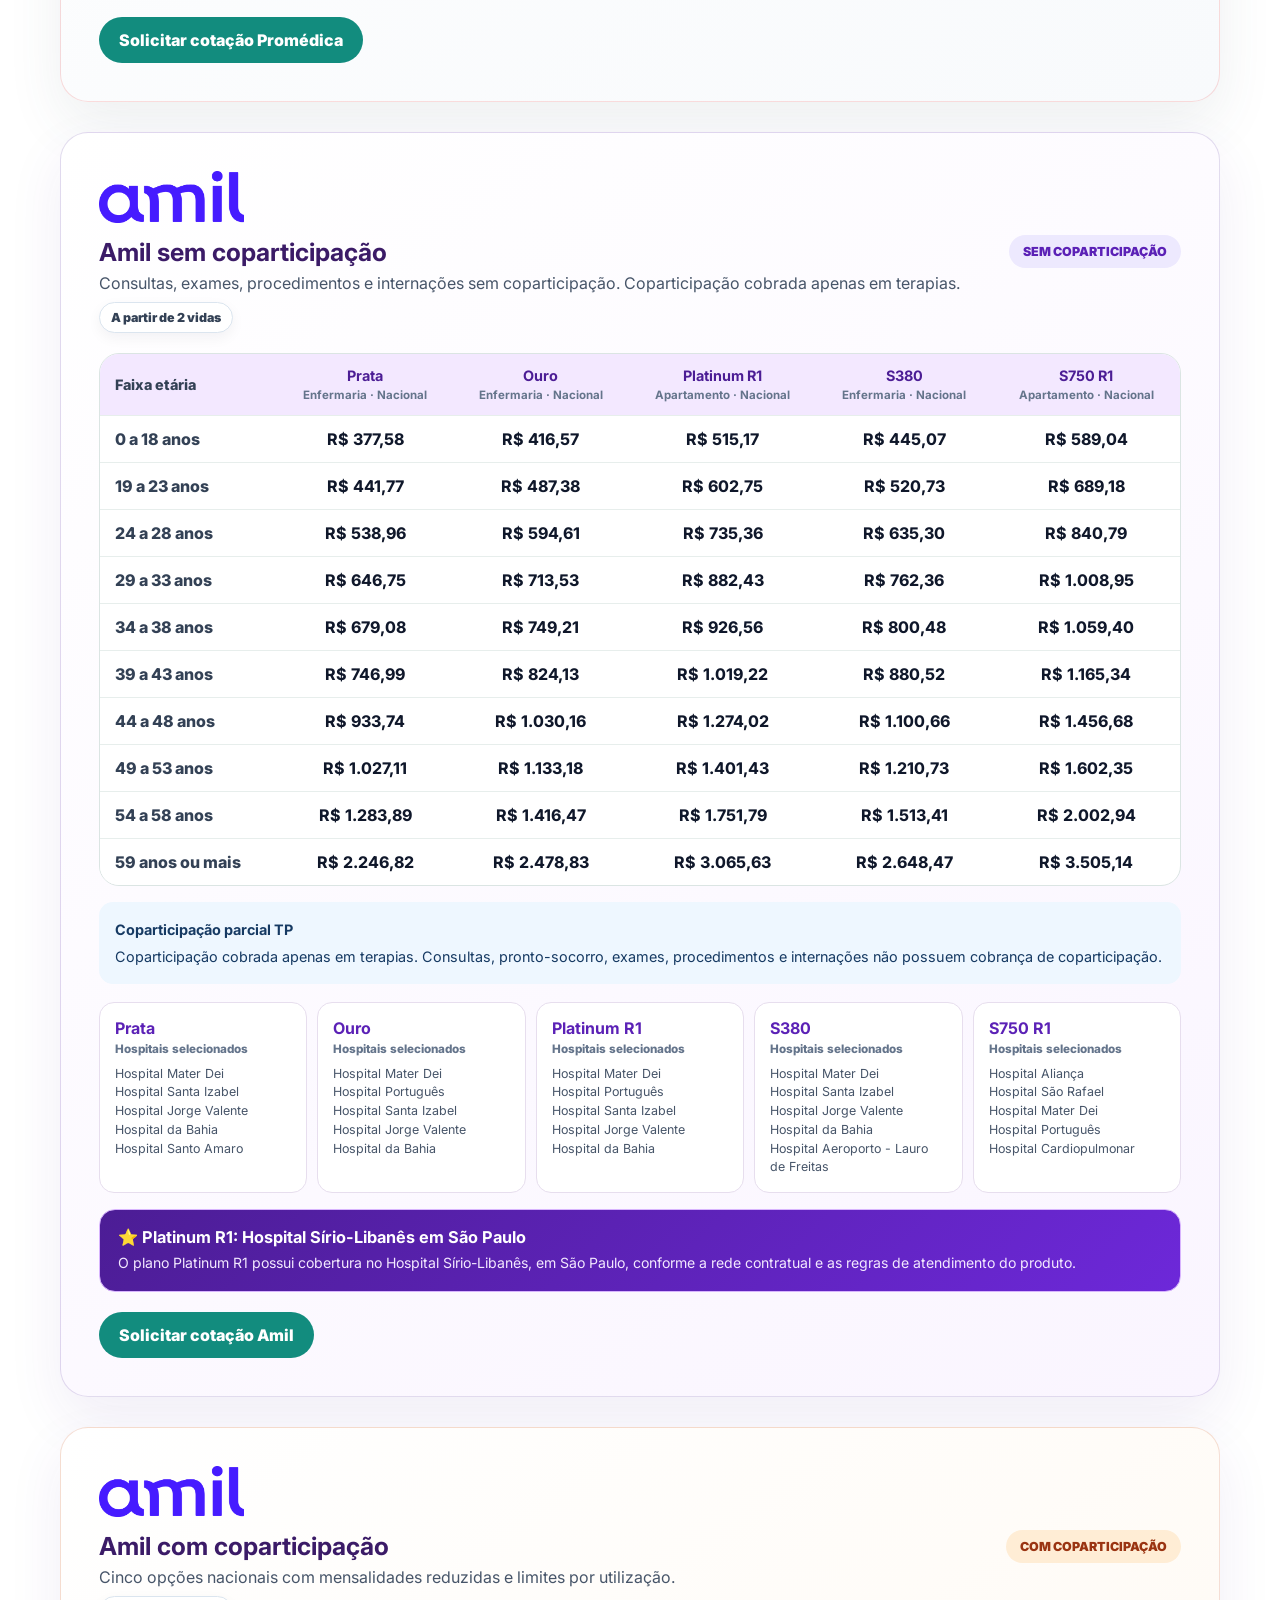
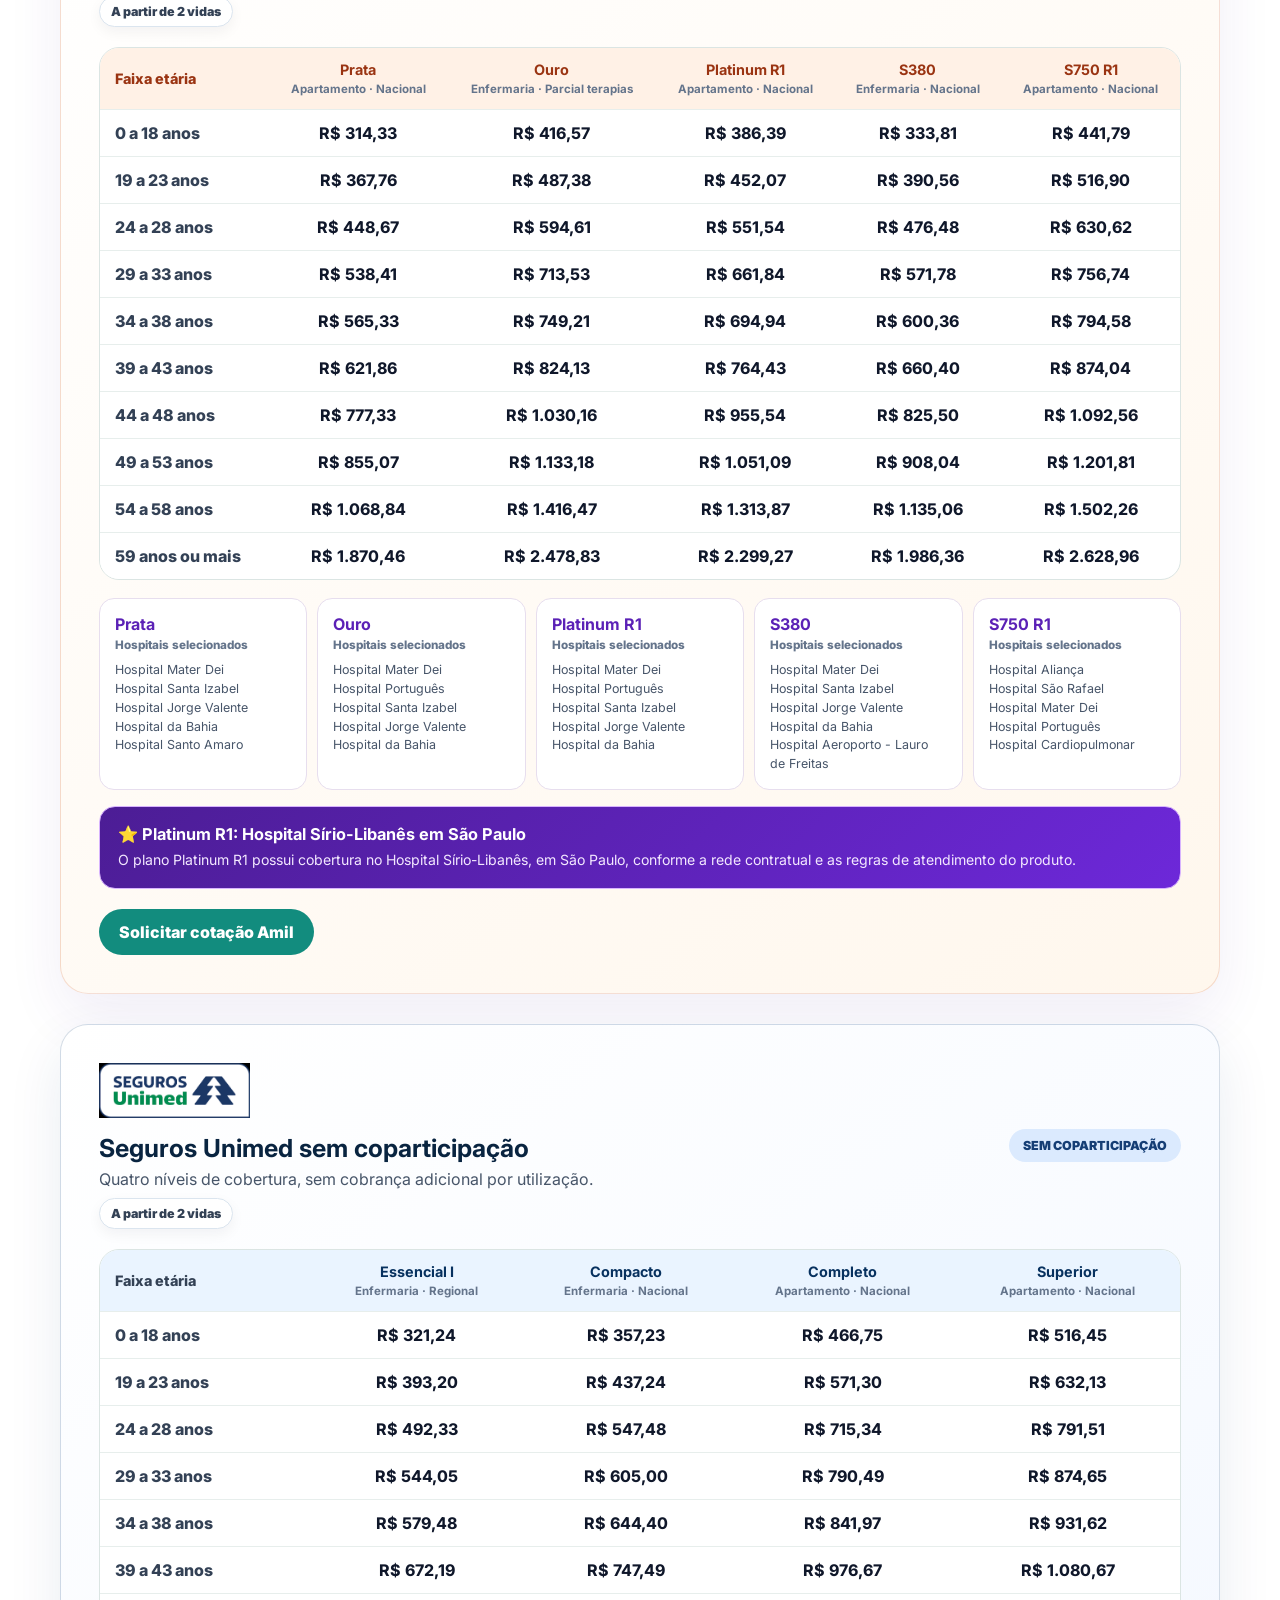
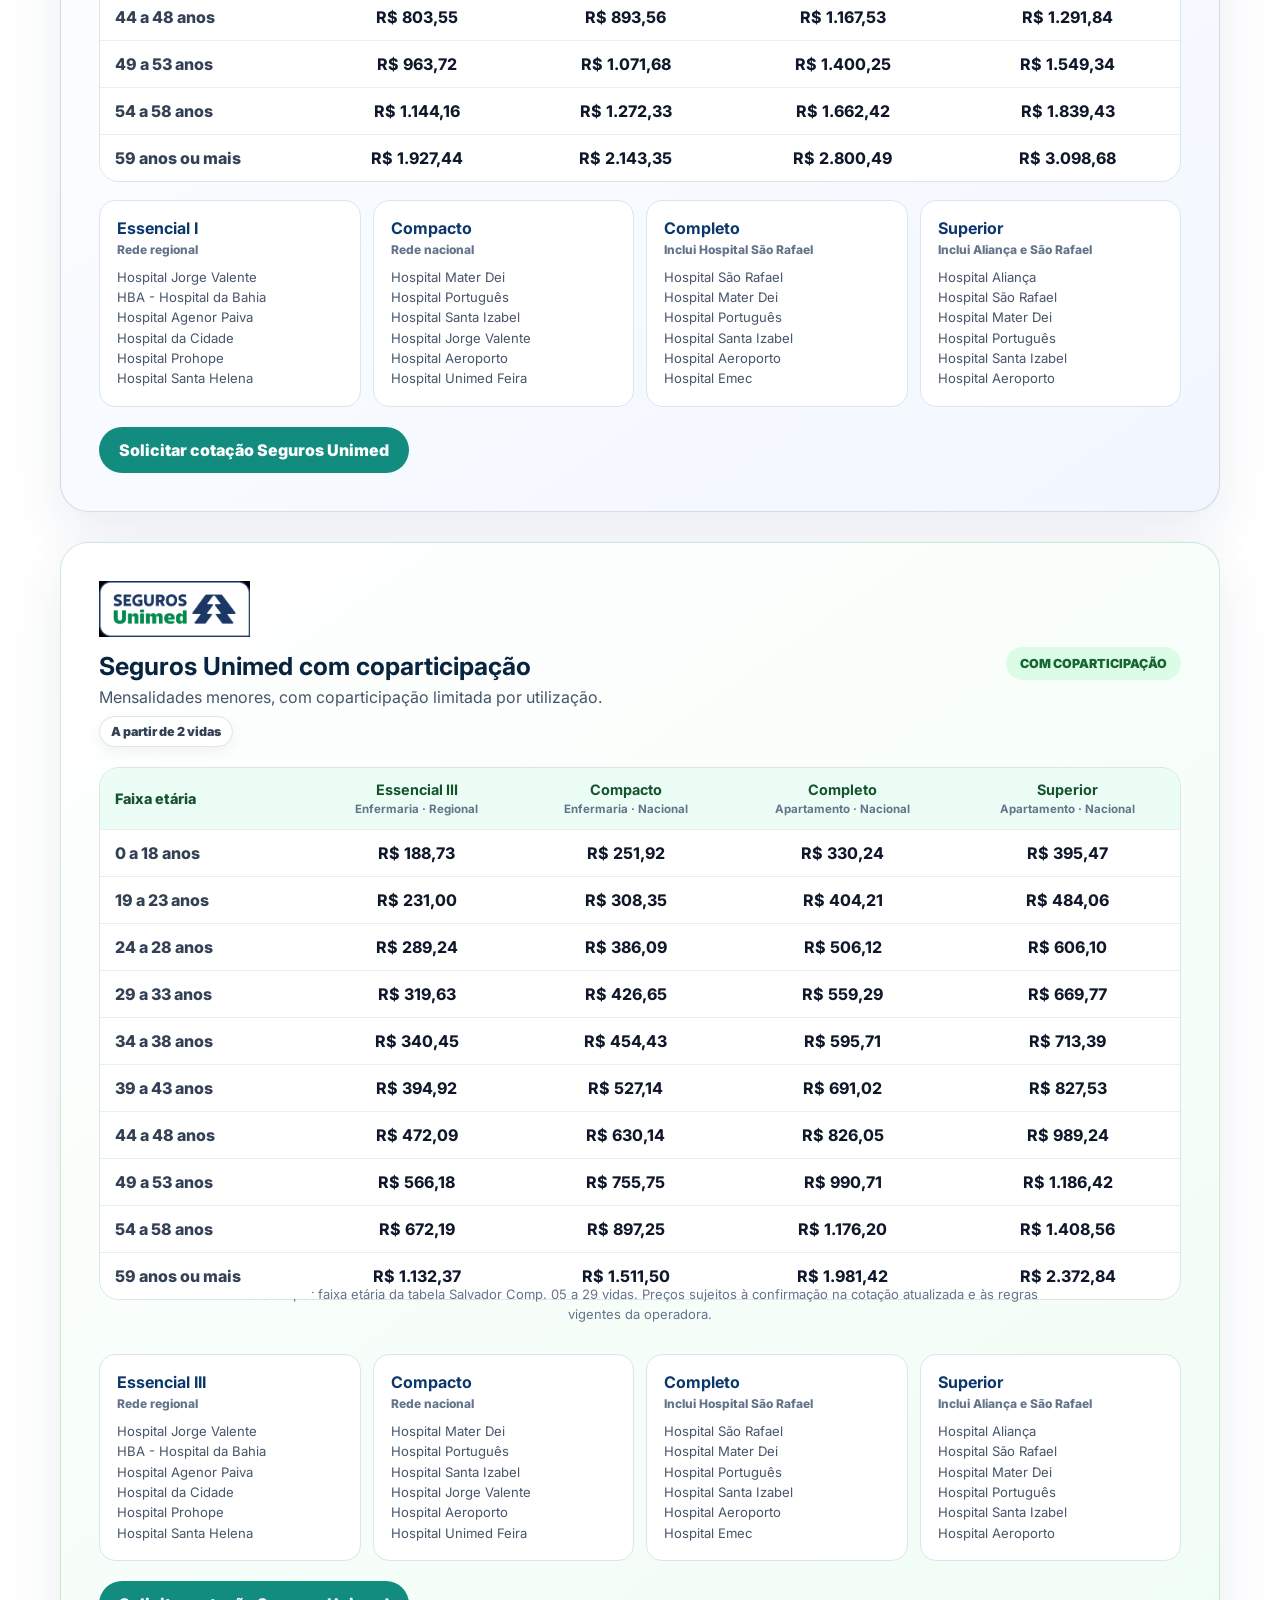
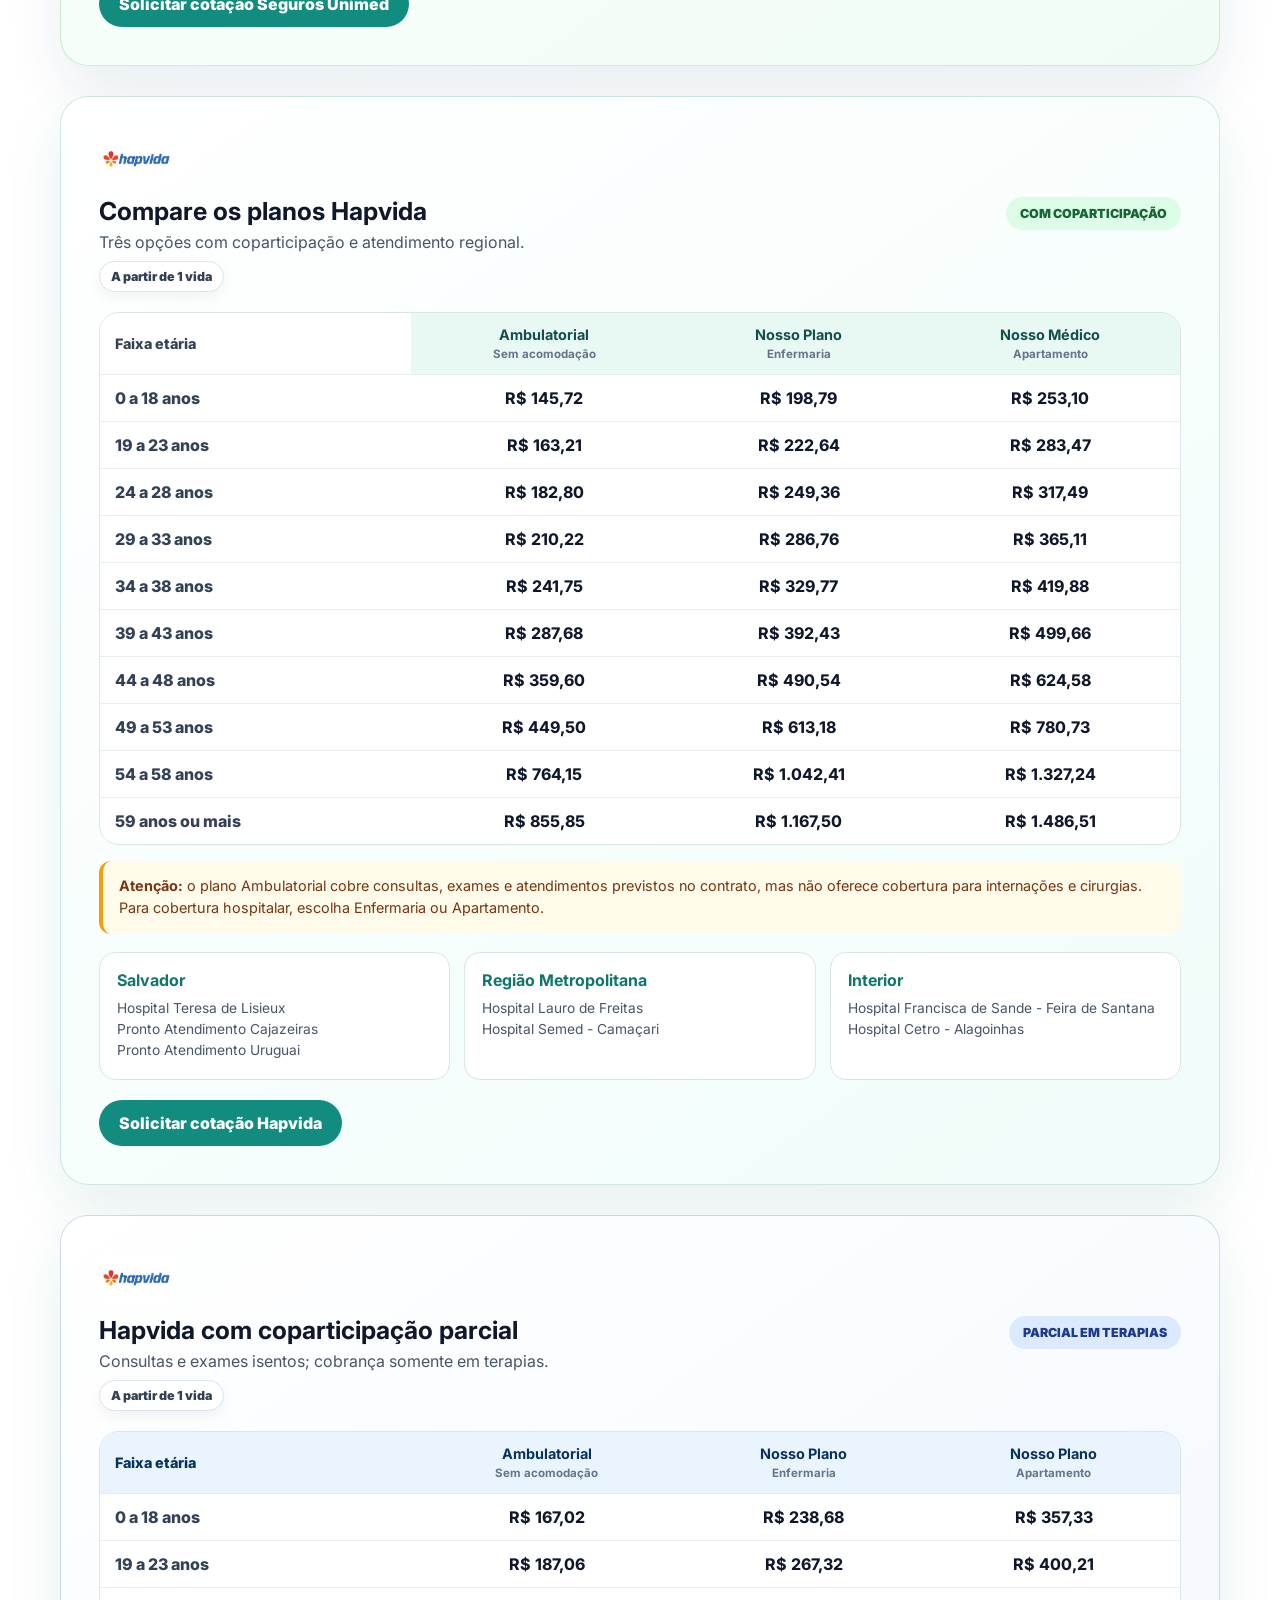
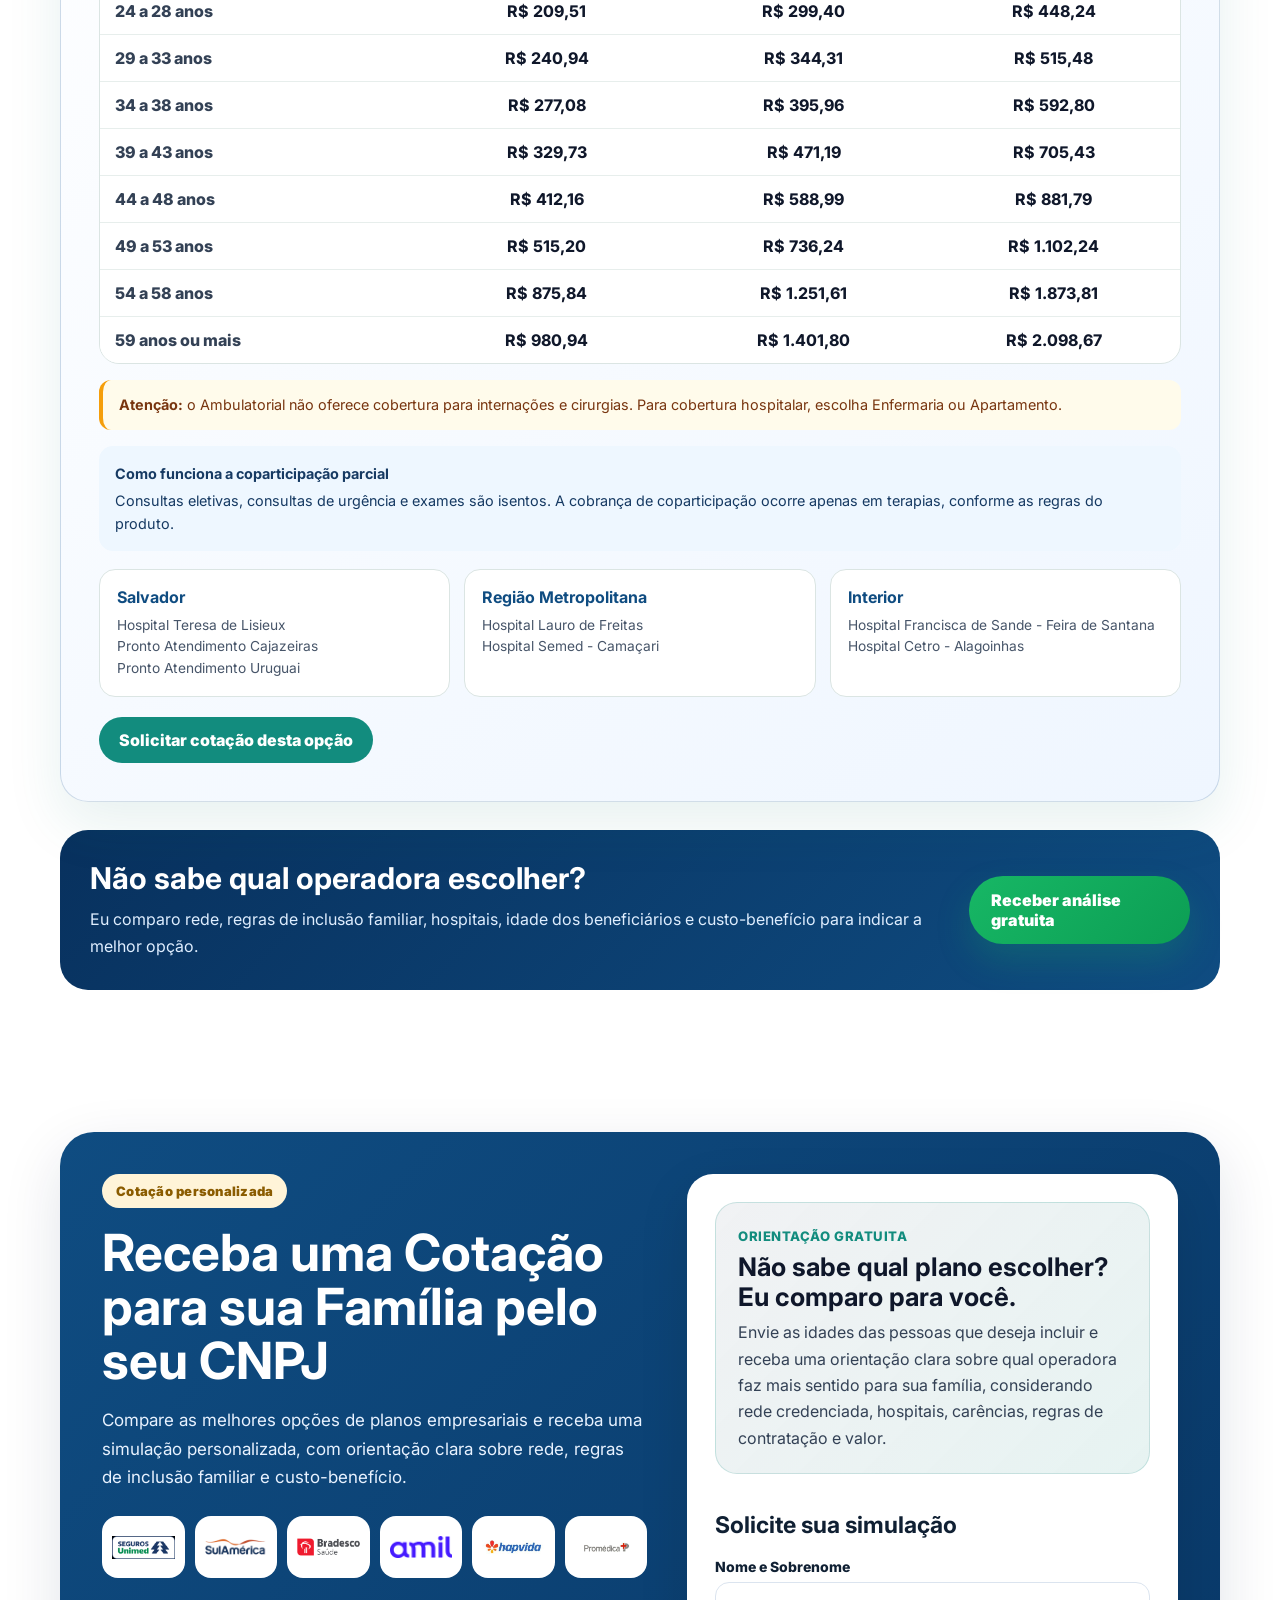
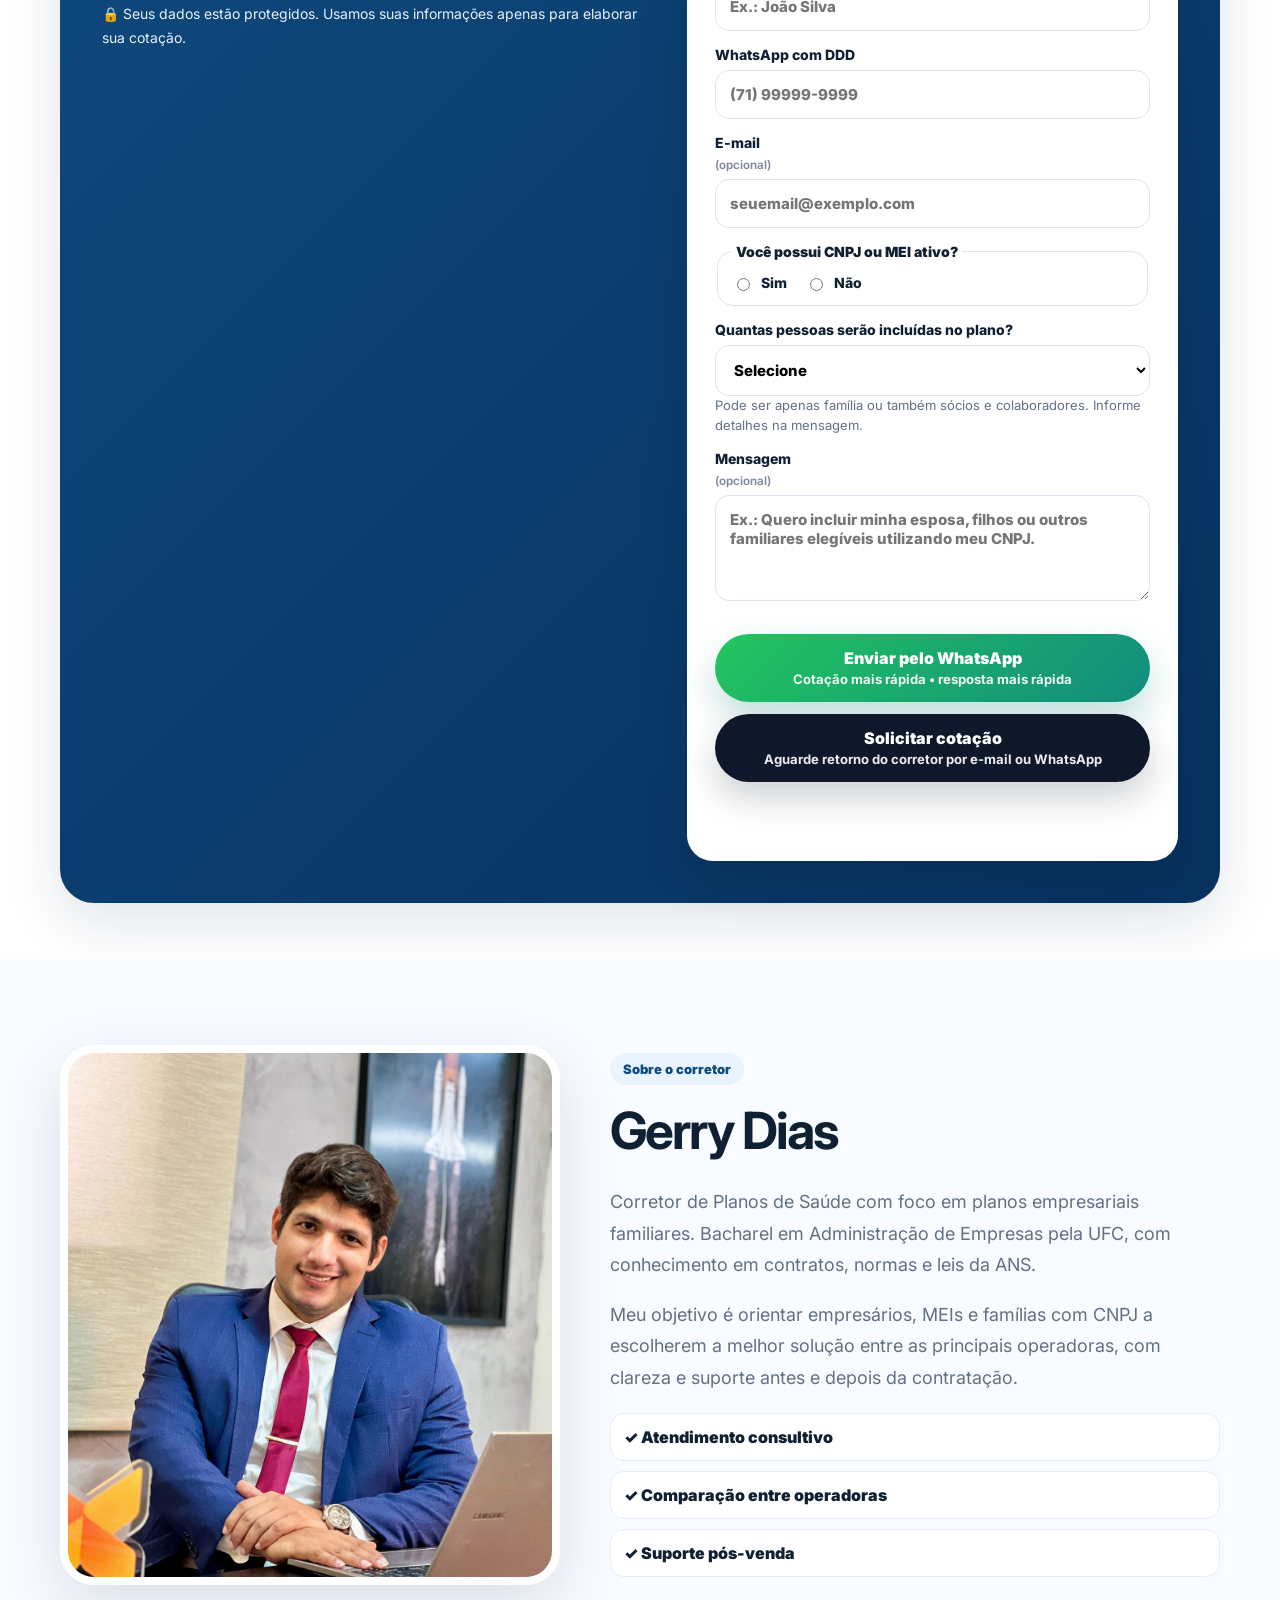
==== commit 03d8a8c3: "SEO local: destacar Salvador e Região Metropolitana" ====
--- a/index.html
+++ b/index.html
@@ -11,14 +11,14 @@
 <!-- End Google Tag Manager -->
 <meta charset="utf-8"/>
 <meta content="width=device-width, initial-scale=1.0" name="viewport"/>
-<title>JG Planos de Saúde | Plano Empresarial em Salvador</title>
-<meta name="description" content="Planos de saúde empresariais em Salvador e região para MEI e CNPJ. Compare Amil, SulAmérica, Seguros Unimed, Bradesco e Hapvida com Gerry Dias, corretor.">
+<title>Planos Empresariais em Salvador e Região Metropolitana | JG</title>
+<meta name="description" content="Planos de saúde empresariais para MEI e CNPJ em Salvador, Lauro de Freitas, Camaçari e região metropolitana. Compare operadoras com Gerry Dias, corretor.">
 <link rel="canonical" href="https://jgplanosdesaude.com.br/">
 <meta property="og:locale" content="pt_BR">
 <meta property="og:type" content="website">
 <meta property="og:site_name" content="JG Planos de Saúde">
-<meta property="og:title" content="JG Planos de Saúde | Plano Empresarial em Salvador">
-<meta property="og:description" content="Planos de saúde empresariais em Salvador e região para MEI e CNPJ. Compare Amil, SulAmérica, Seguros Unimed, Bradesco e Hapvida com Gerry Dias, corretor.">
+<meta property="og:title" content="Planos Empresariais em Salvador e Região Metropolitana | JG">
+<meta property="og:description" content="Planos de saúde empresariais para MEI e CNPJ em Salvador, Lauro de Freitas, Camaçari e região metropolitana. Compare operadoras com Gerry Dias, corretor.">
 <meta property="og:url" content="https://jgplanosdesaude.com.br/">
 <meta property="og:image" content="https://jgplanosdesaude.com.br/imagens/logo-jg-header.png">
 <meta name="twitter:card" content="summary_large_image">
@@ -337,7 +337,7 @@
 <div class="container hero-grid">
 <div class="hero-text">
 <span class="tag">Planos empresariais para MEI e CNPJ</span>
-<h1>Planos de saúde empresariais em Salvador e região</h1>
+<h1>Planos de saúde empresariais em Salvador e Região Metropolitana</h1>
 <p>Encontre opções com acesso a hospitais de referência para você e sua família.</p>
 <div class="hero-actions">
 <a class="btn btn-primary" href="https://wa.me/5571981181395?text=Olá%2C%20Gerry!%20Tenho%20CNPJ%20ou%20MEI%20e%20quero%20solicitar%20uma%20cotação%20de%20plano%20de%20saúde%20empresarial%20familiar." rel="noopener" target="_blank">Fazer cotação pelo WhatsApp</a>
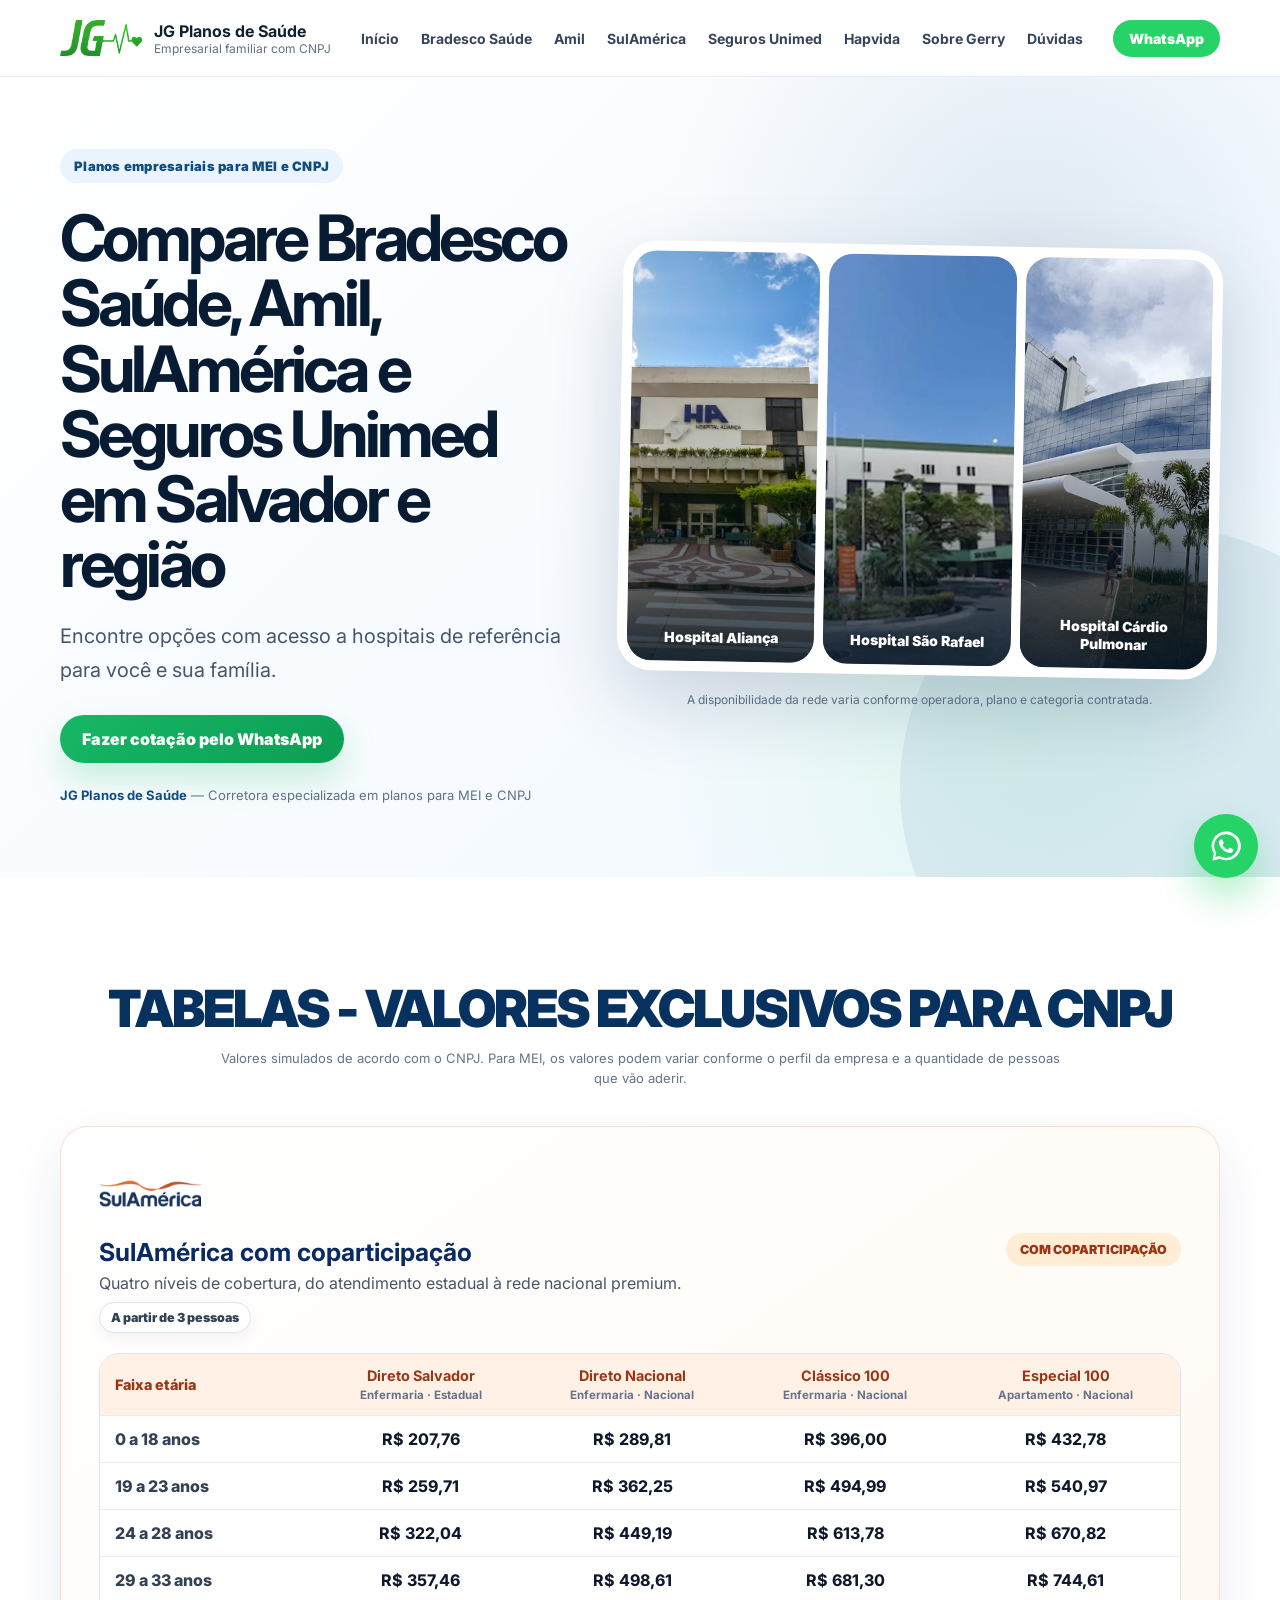
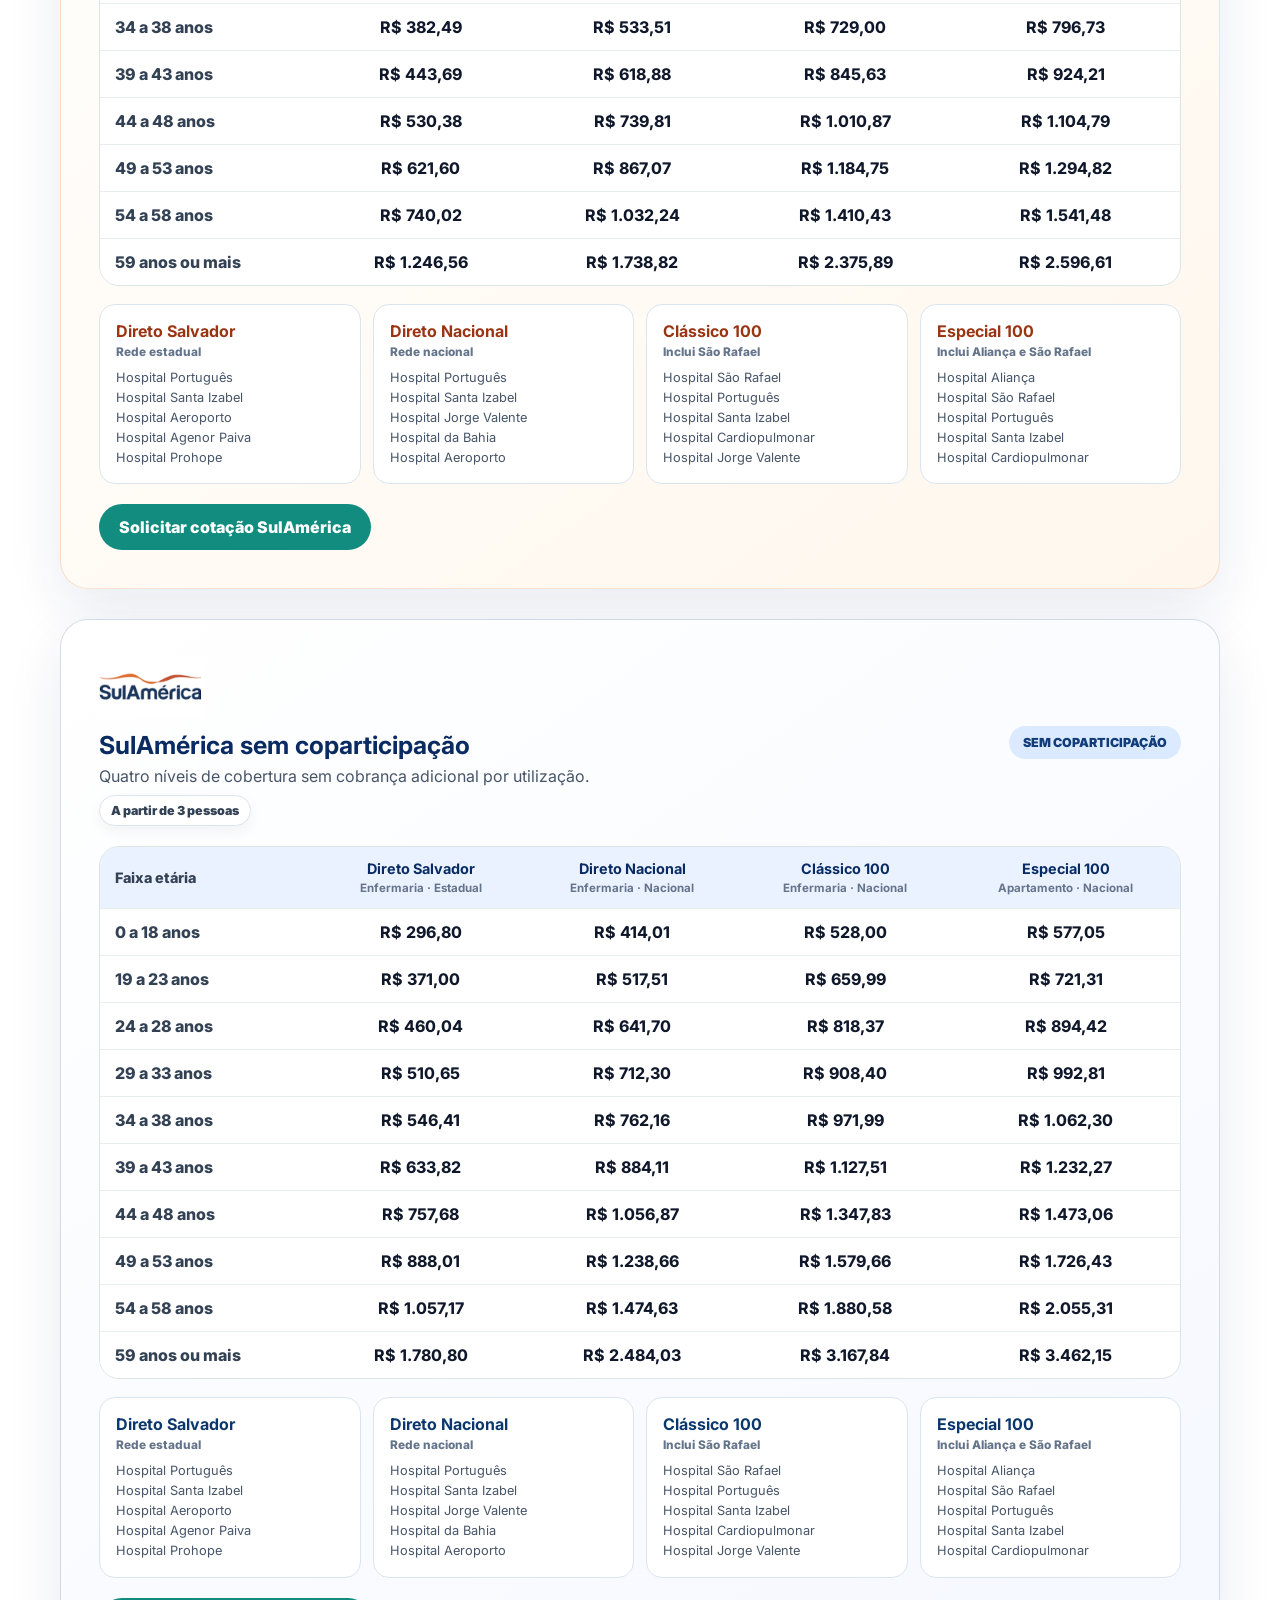
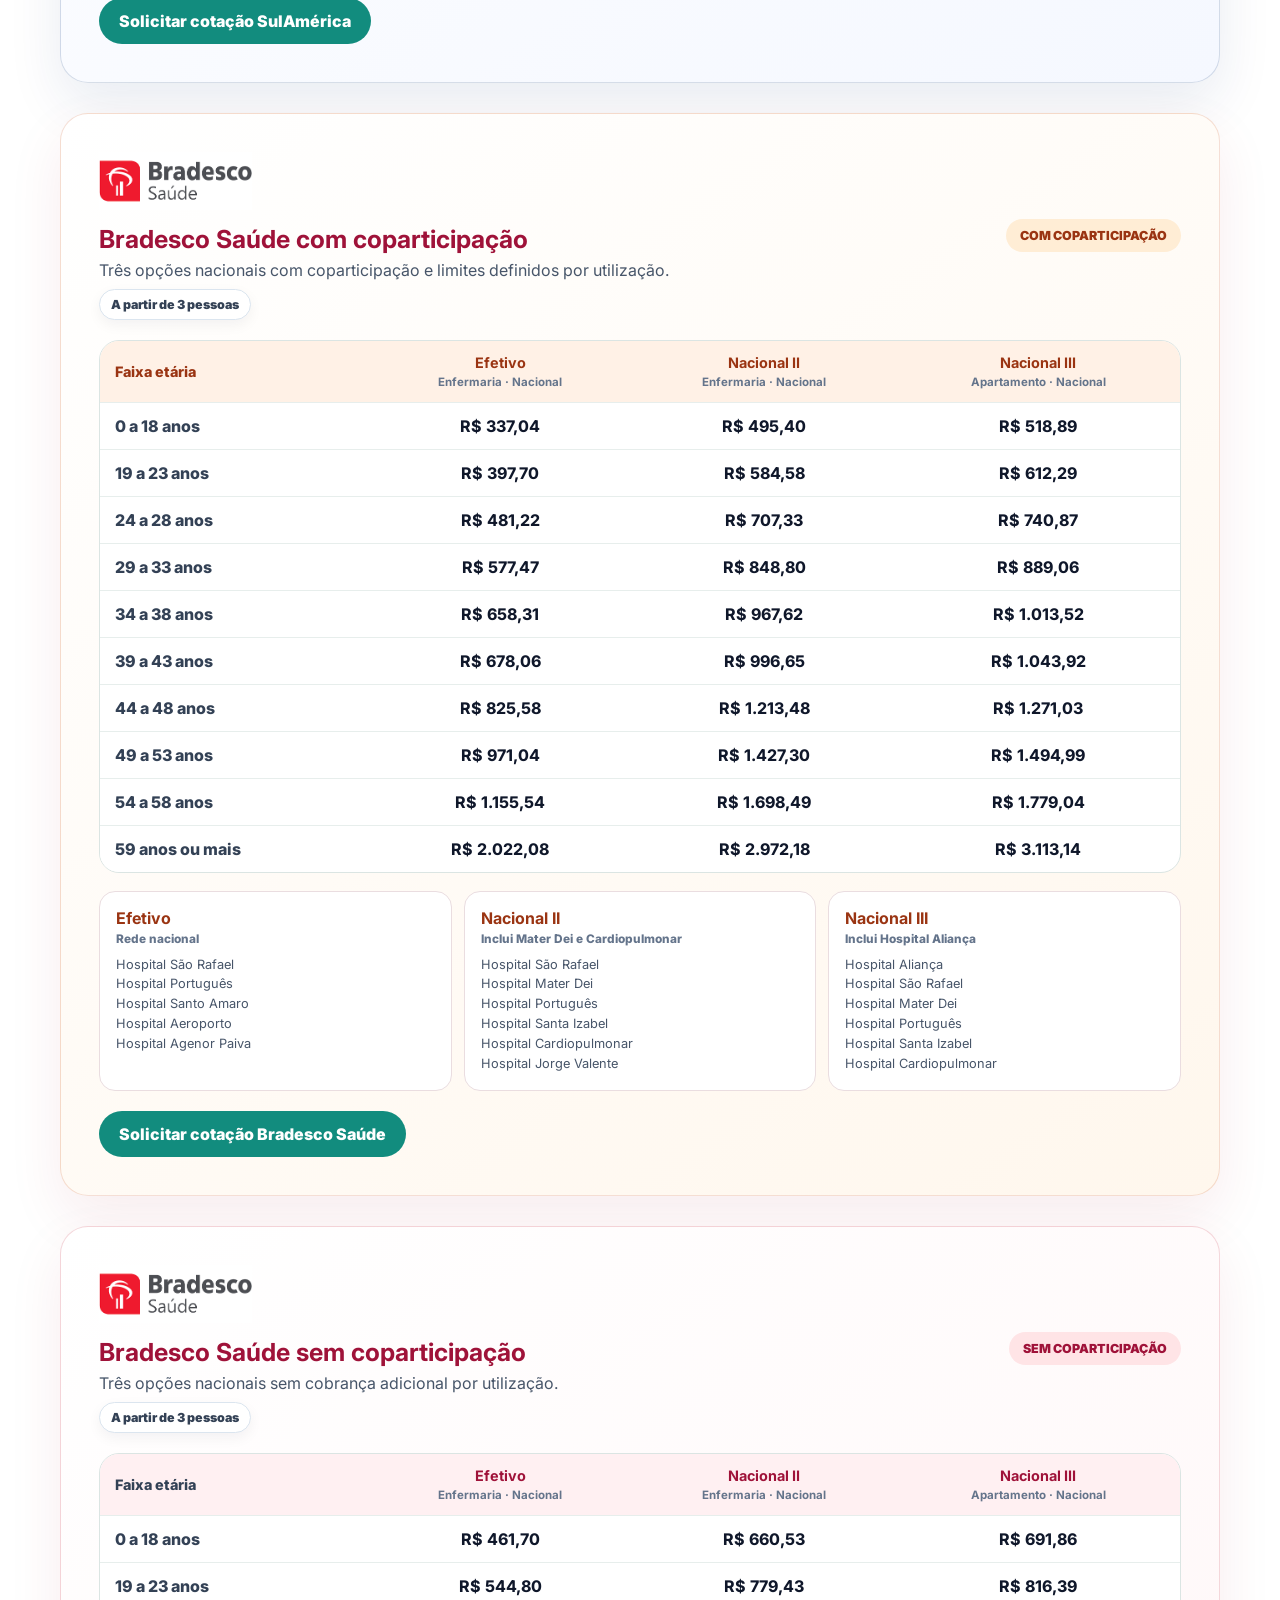
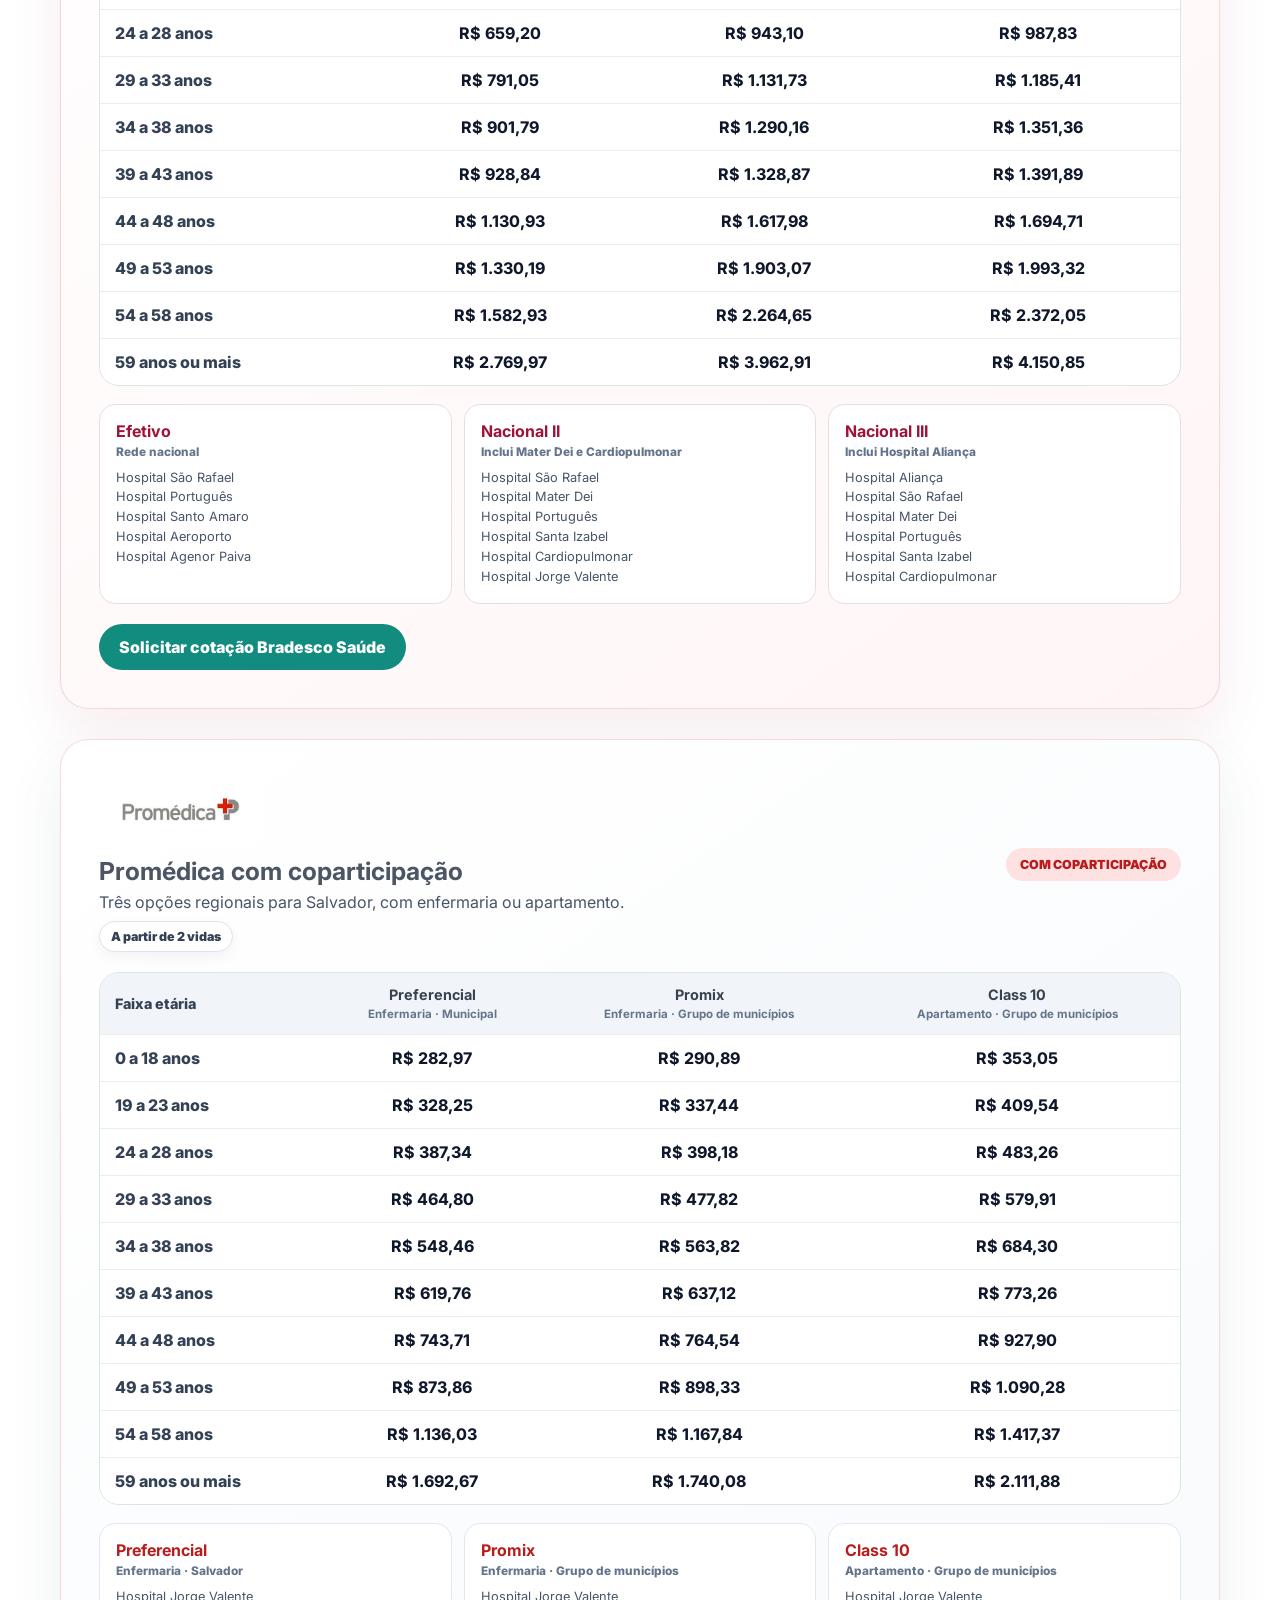
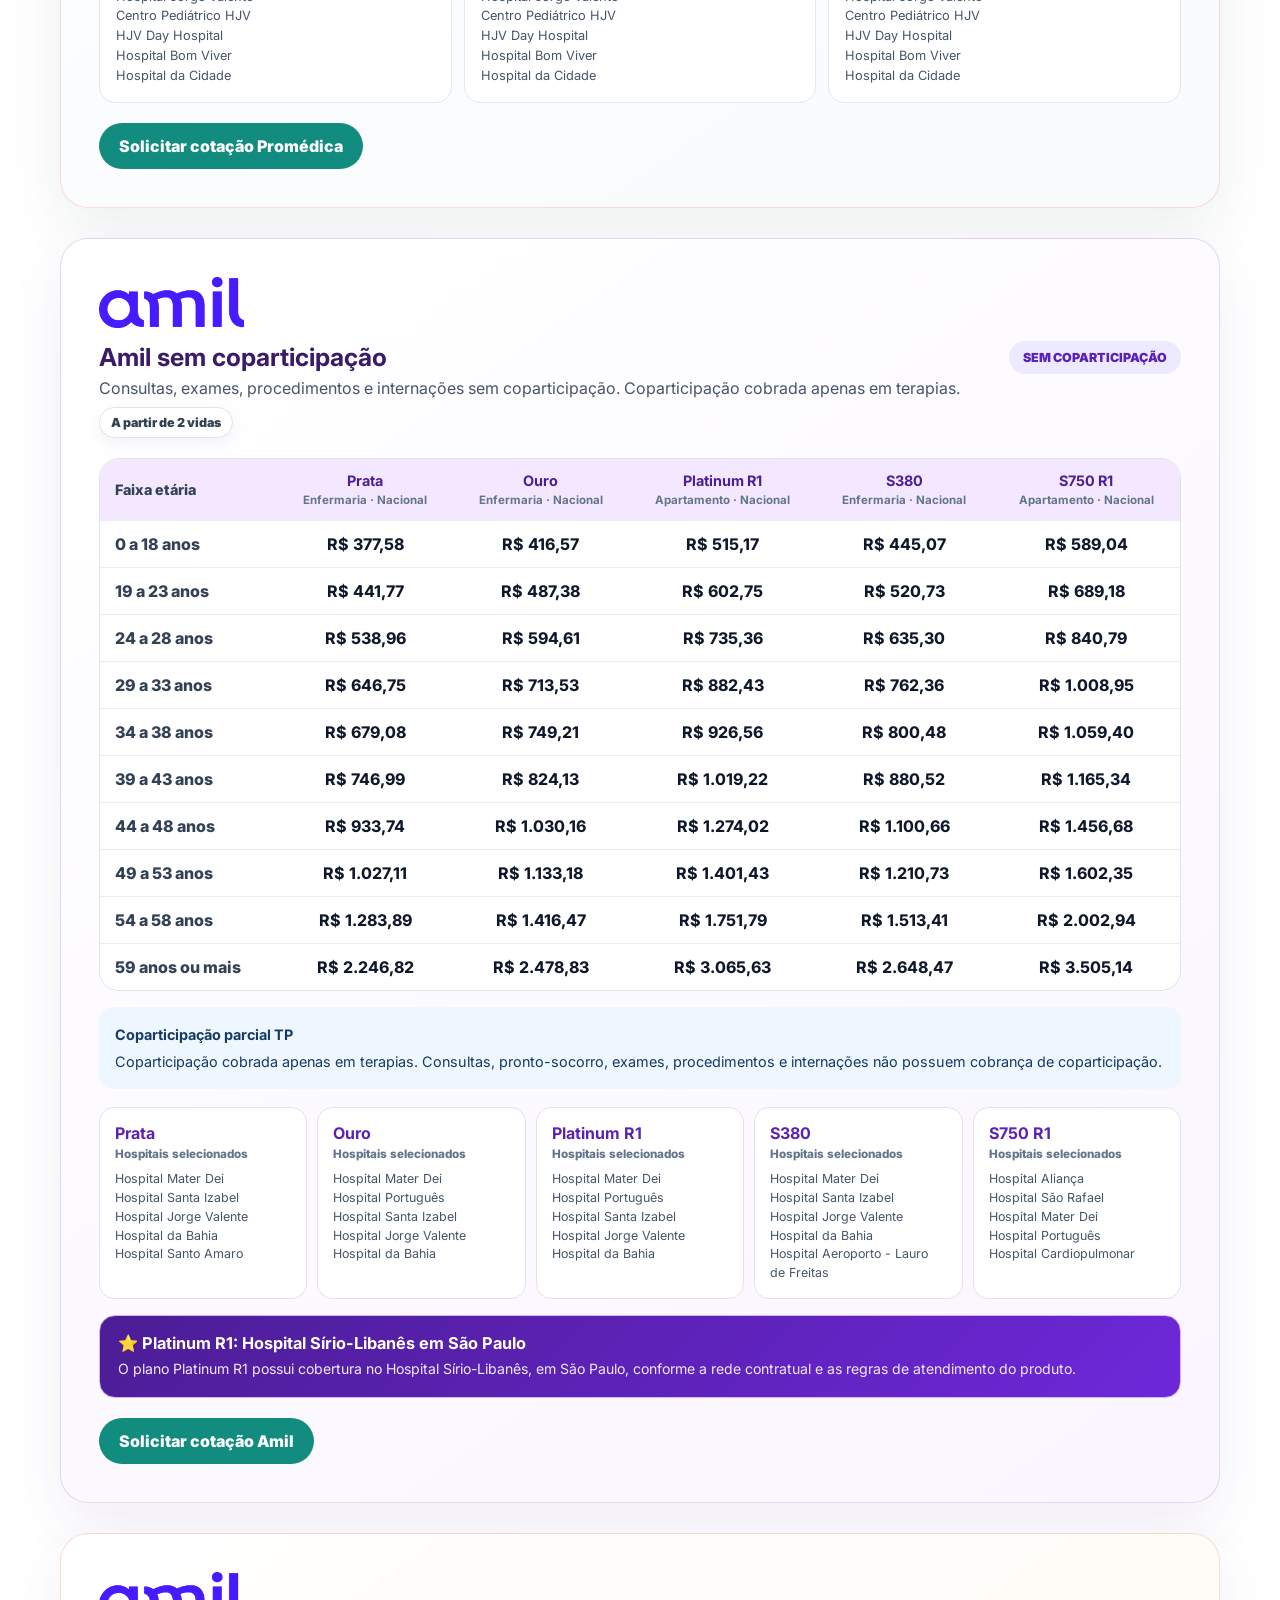
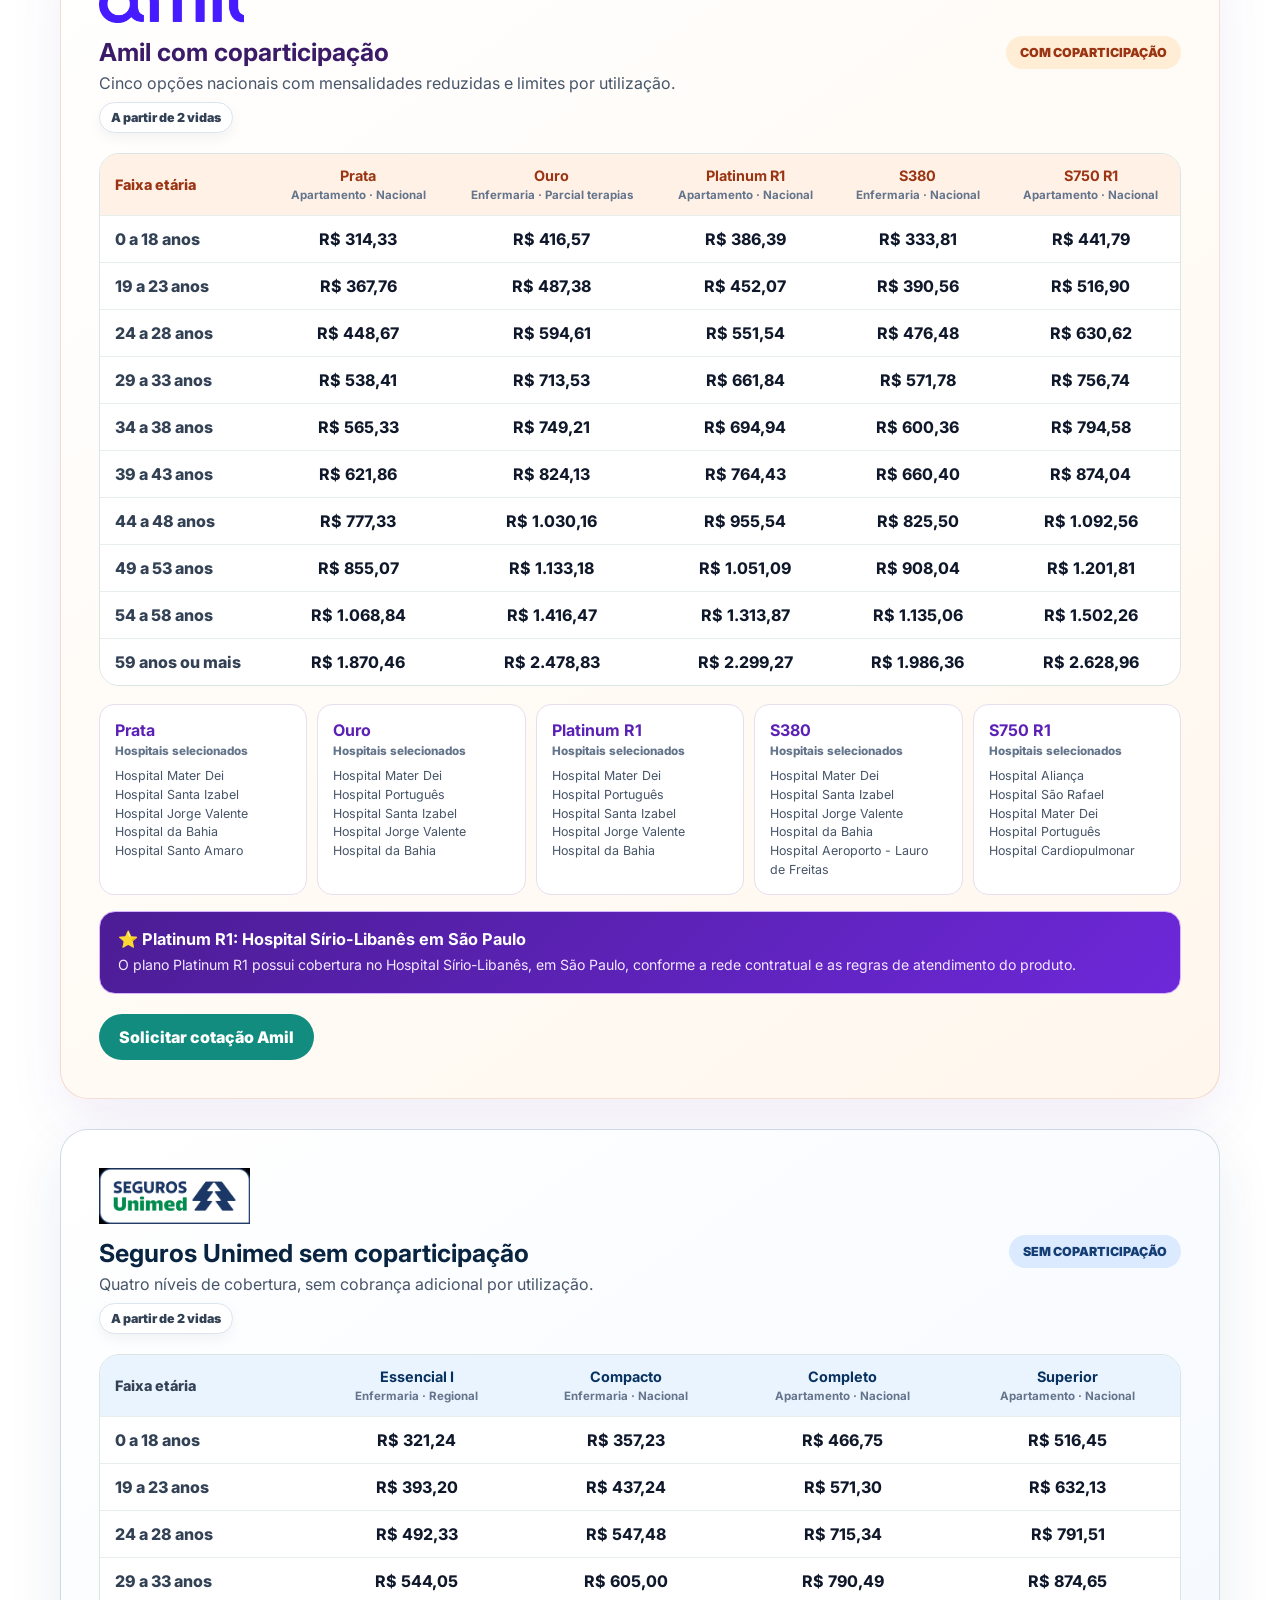
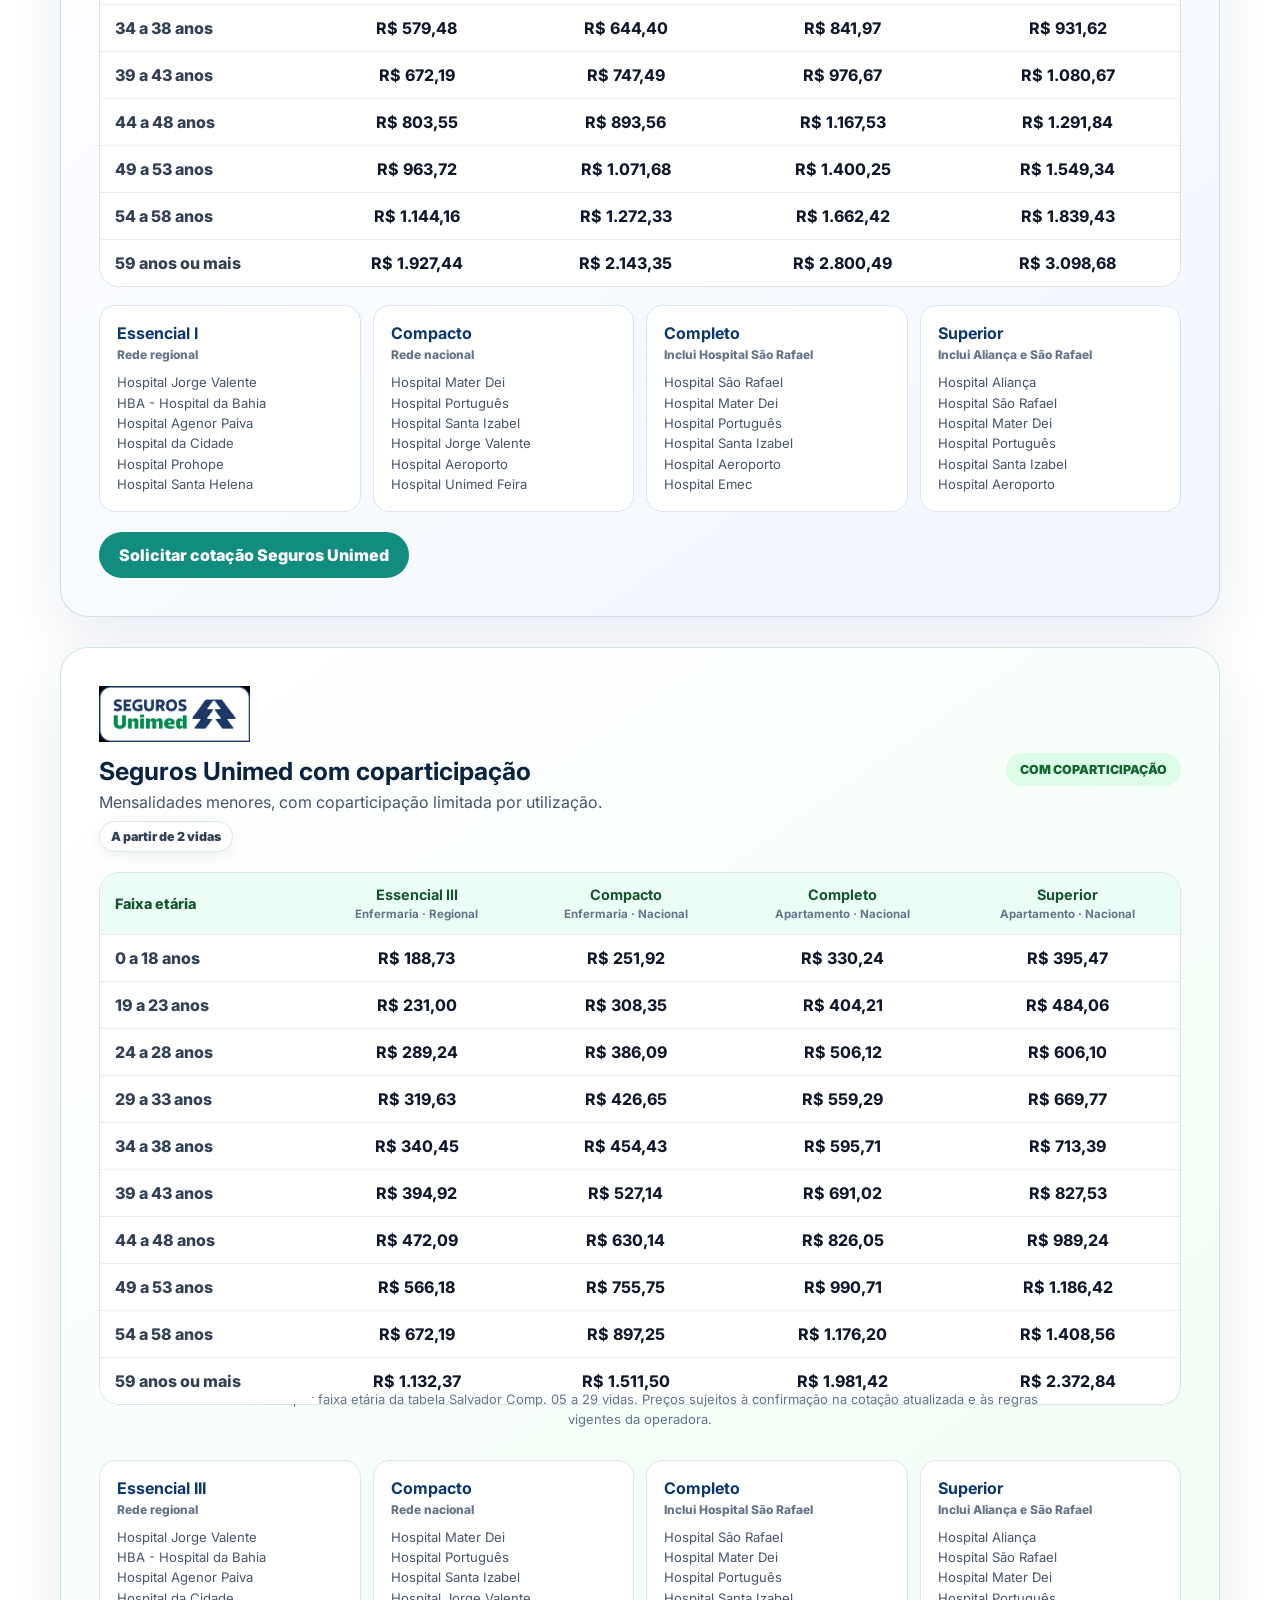
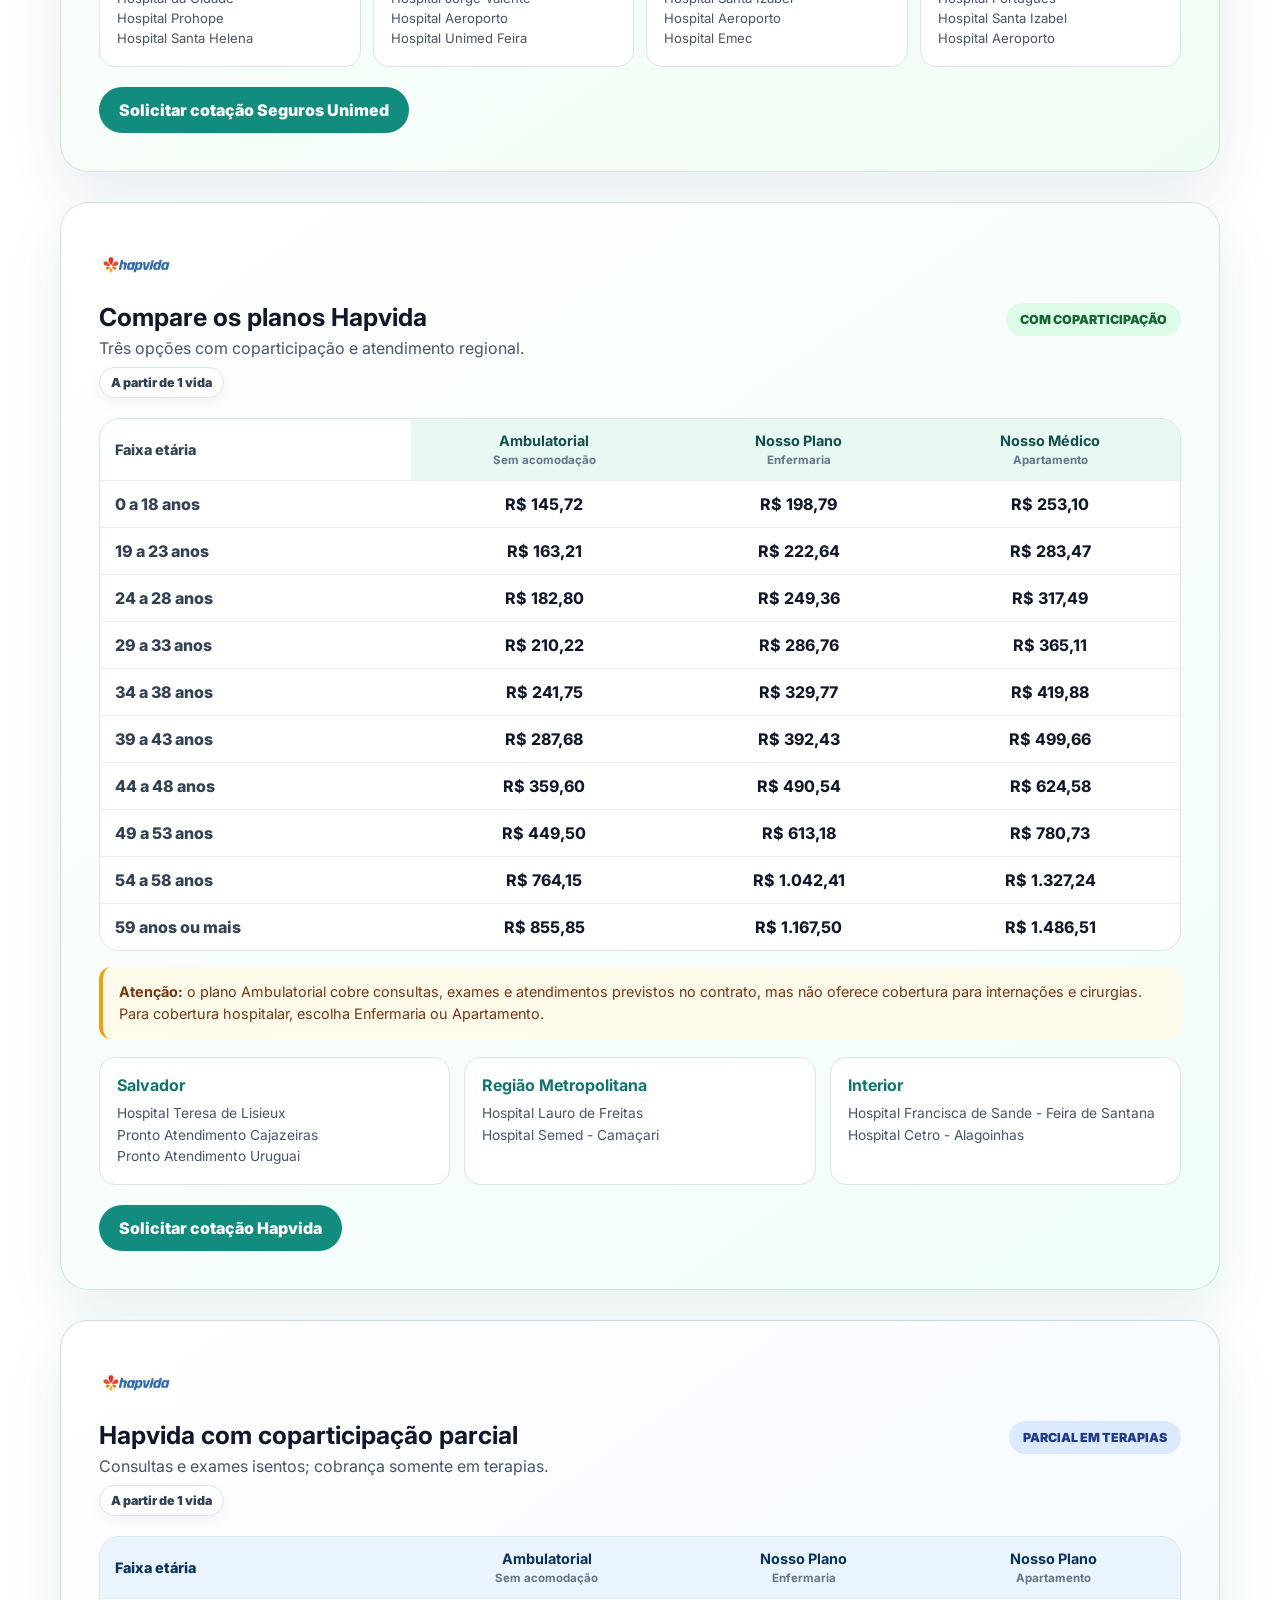
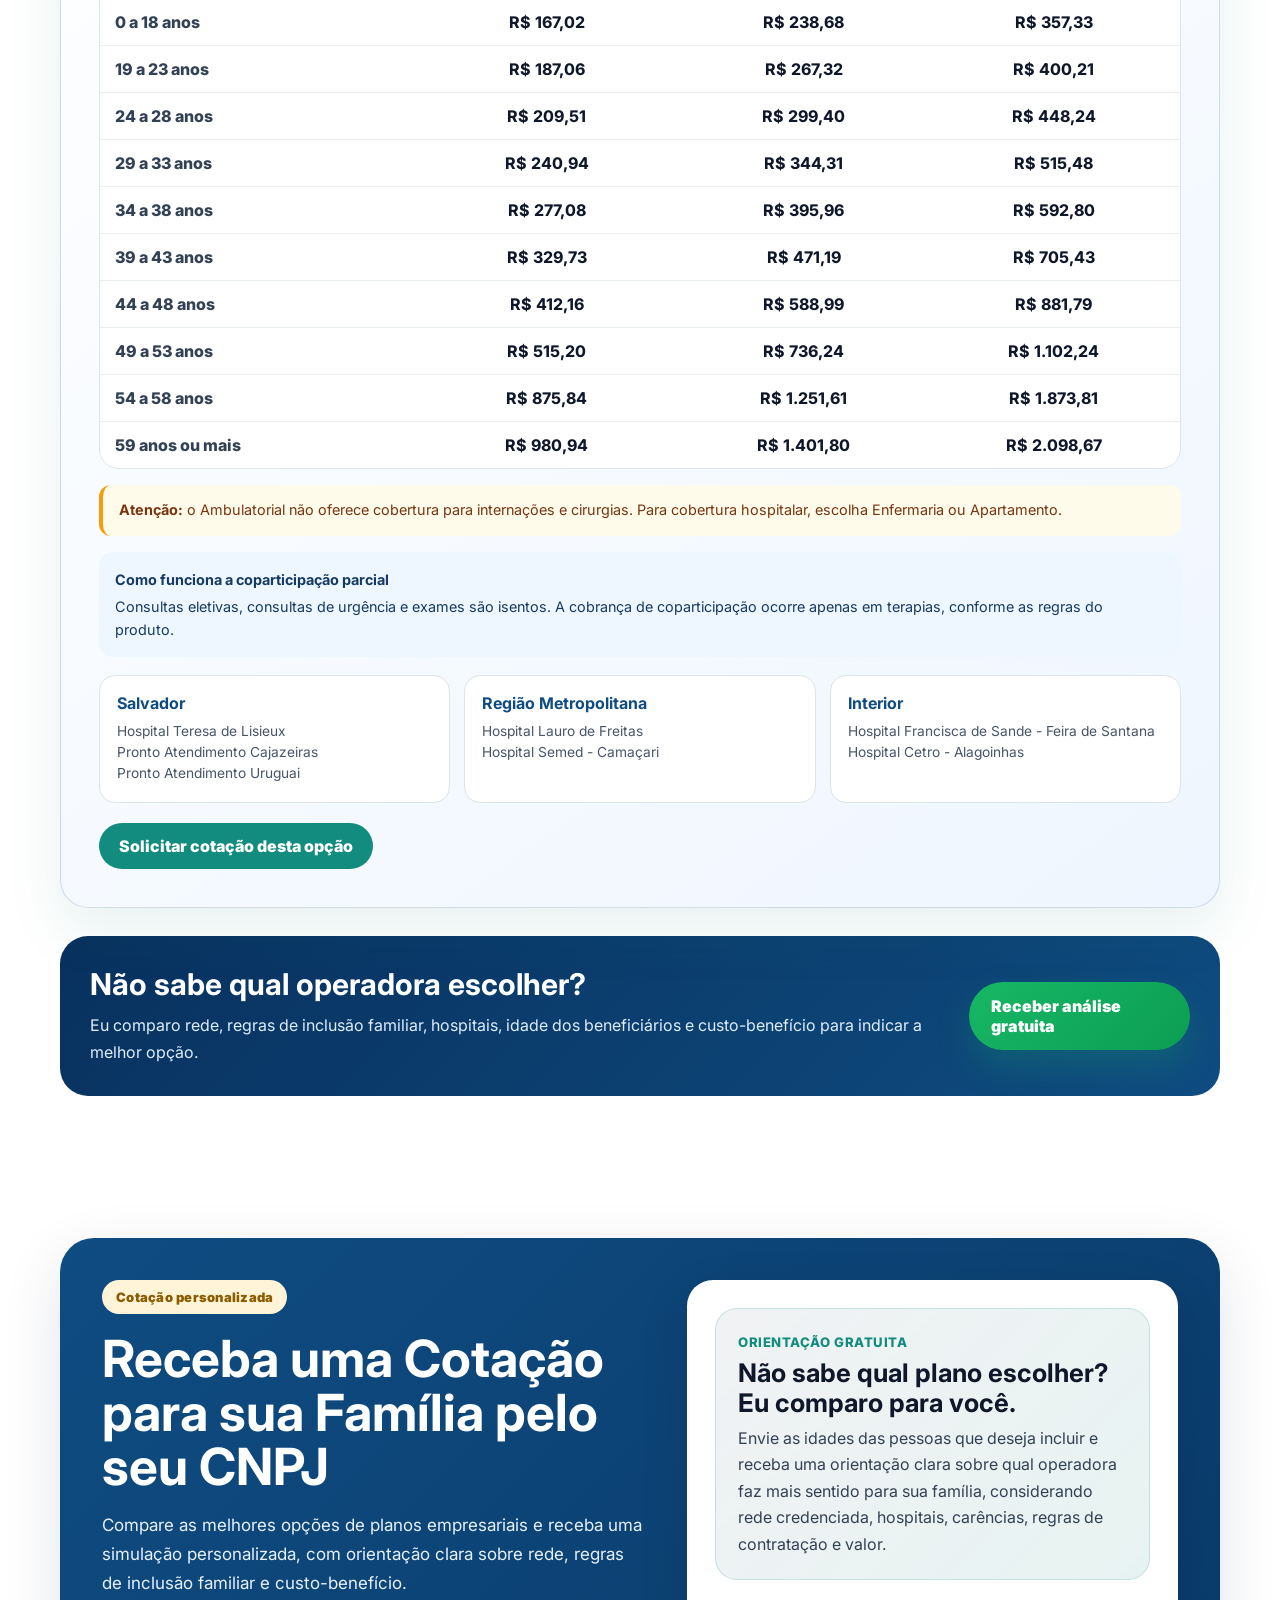
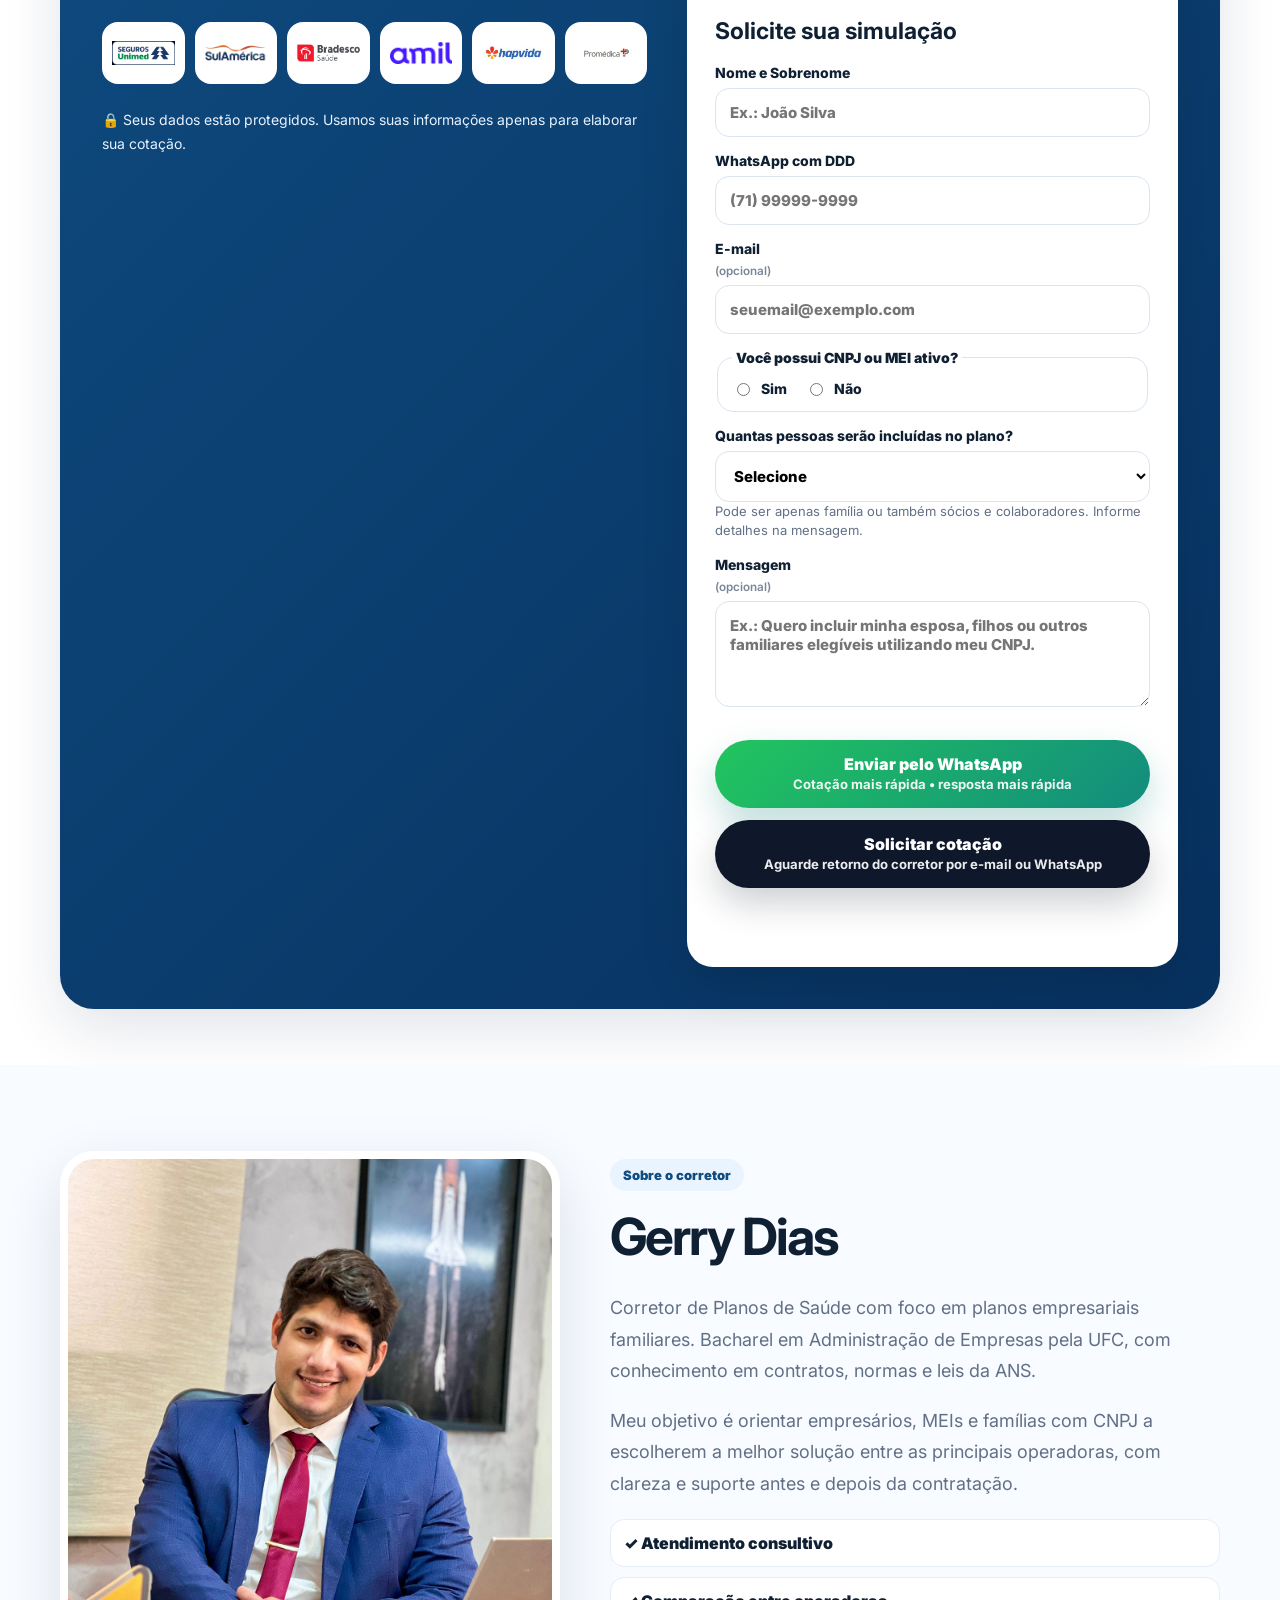
==== commit 36d7226f: "SEO: priorizar marcas das operadoras" ====
--- a/index.html
+++ b/index.html
@@ -11,14 +11,14 @@
 <!-- End Google Tag Manager -->
 <meta charset="utf-8"/>
 <meta content="width=device-width, initial-scale=1.0" name="viewport"/>
-<title>Planos Empresariais em Salvador e Região Metropolitana | JG</title>
-<meta name="description" content="Planos de saúde empresariais para MEI e CNPJ em Salvador, Lauro de Freitas, Camaçari e região metropolitana. Compare operadoras com Gerry Dias, corretor.">
+<title>Bradesco Saúde, Amil e SulAmérica em Salvador | MEI e CNPJ</title>
+<meta name="description" content="Compare planos empresariais Bradesco Saúde, Amil, SulAmérica e Seguros Unimed para MEI e CNPJ em Salvador, Lauro de Freitas, Camaçari e Região Metropolitana.">
 <link rel="canonical" href="https://jgplanosdesaude.com.br/">
 <meta property="og:locale" content="pt_BR">
 <meta property="og:type" content="website">
 <meta property="og:site_name" content="JG Planos de Saúde">
-<meta property="og:title" content="Planos Empresariais em Salvador e Região Metropolitana | JG">
-<meta property="og:description" content="Planos de saúde empresariais para MEI e CNPJ em Salvador, Lauro de Freitas, Camaçari e região metropolitana. Compare operadoras com Gerry Dias, corretor.">
+<meta property="og:title" content="Bradesco Saúde, Amil e SulAmérica em Salvador | MEI e CNPJ">
+<meta property="og:description" content="Compare planos empresariais Bradesco Saúde, Amil, SulAmérica e Seguros Unimed para MEI e CNPJ em Salvador, Lauro de Freitas, Camaçari e Região Metropolitana.">
 <meta property="og:url" content="https://jgplanosdesaude.com.br/">
 <meta property="og:image" content="https://jgplanosdesaude.com.br/imagens/logo-jg-header.png">
 <meta name="twitter:card" content="summary_large_image">
@@ -330,14 +330,14 @@
 <header class="topbar"><div class="container nav">
 <a aria-label="JG Planos de Saúde" class="brand" href="index.html"><img alt="Logomarca JG Planos de Saúde" class="brand-logo-img" src="imagens/logo-jg-header.png"/><span><strong>JG Planos de Saúde</strong><small>Empresarial familiar com CNPJ</small></span></a>
 <nav aria-label="Menu principal" class="menu">
-<a href="index.html">Início</a><a href="unimed.html">Seguros Unimed</a><a href="sulamerica.html">SulAmérica</a><a href="bradesco.html">Bradesco</a><a href="amil.html">Amil</a><a href="hapvida.html">Hapvida</a><a href="sobre.html">Sobre Gerry</a><a href="faq.html">Dúvidas</a>
+<a href="index.html">Início</a><a href="bradesco.html">Bradesco Saúde</a><a href="amil.html">Amil</a><a href="sulamerica.html">SulAmérica</a><a href="unimed.html">Seguros Unimed</a><a href="hapvida.html">Hapvida</a><a href="sobre.html">Sobre Gerry</a><a href="faq.html">Dúvidas</a>
 </nav><a class="btn btn-whatsapp btn-small" href="https://wa.me/5571981181395?text=Ol%C3%A1%2C%20Gerry!%20Quero%20uma%20cota%C3%A7%C3%A3o%20de%20plano%20empresarial%20familiar." rel="noopener" target="_blank">WhatsApp</a></div></header>
 <main id="inicio">
 <section class="hero">
 <div class="container hero-grid">
 <div class="hero-text">
 <span class="tag">Planos empresariais para MEI e CNPJ</span>
-<h1>Planos de saúde empresariais em Salvador e Região Metropolitana</h1>
+<h1>Compare Bradesco Saúde, Amil, SulAmérica e Seguros Unimed em Salvador e região</h1>
 <p>Encontre opções com acesso a hospitais de referência para você e sua família.</p>
 <div class="hero-actions">
 <a class="btn btn-primary" href="https://wa.me/5571981181395?text=Olá%2C%20Gerry!%20Tenho%20CNPJ%20ou%20MEI%20e%20quero%20solicitar%20uma%20cotação%20de%20plano%20de%20saúde%20empresarial%20familiar." rel="noopener" target="_blank">Fazer cotação pelo WhatsApp</a>
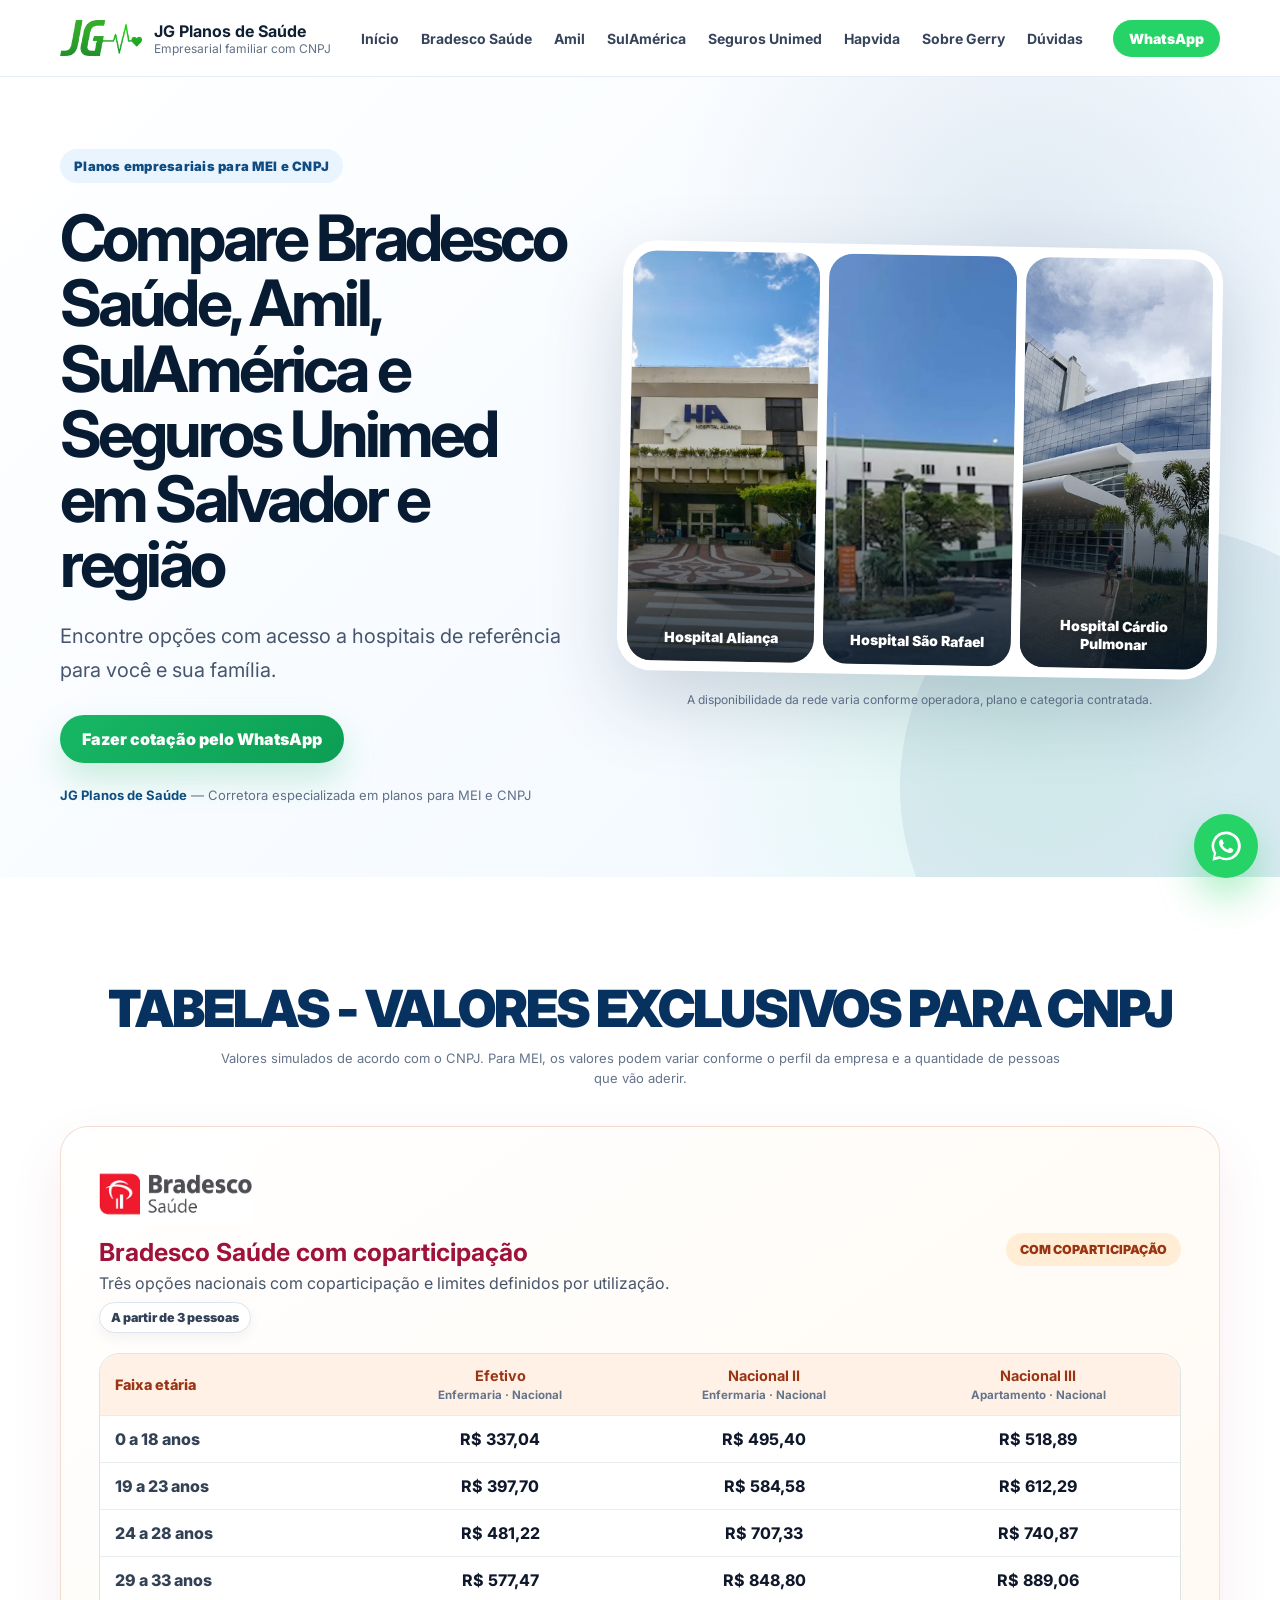
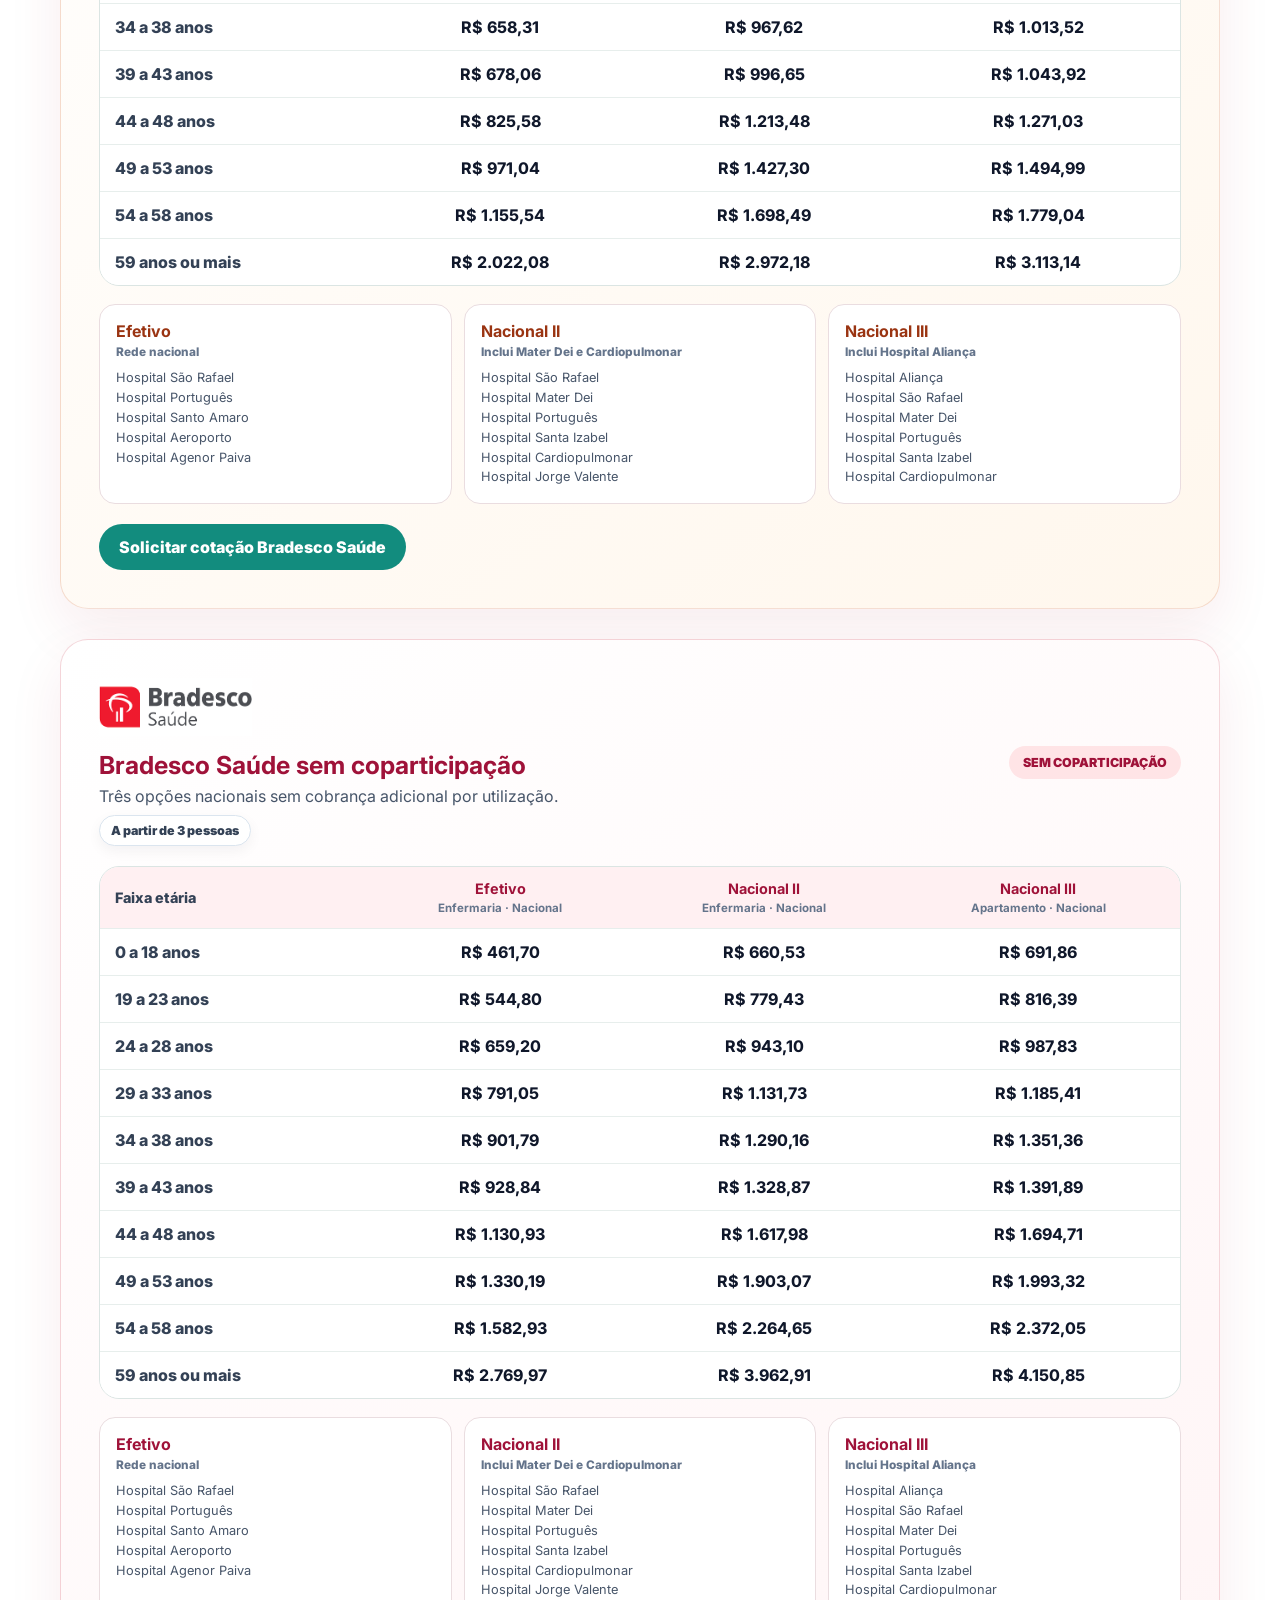
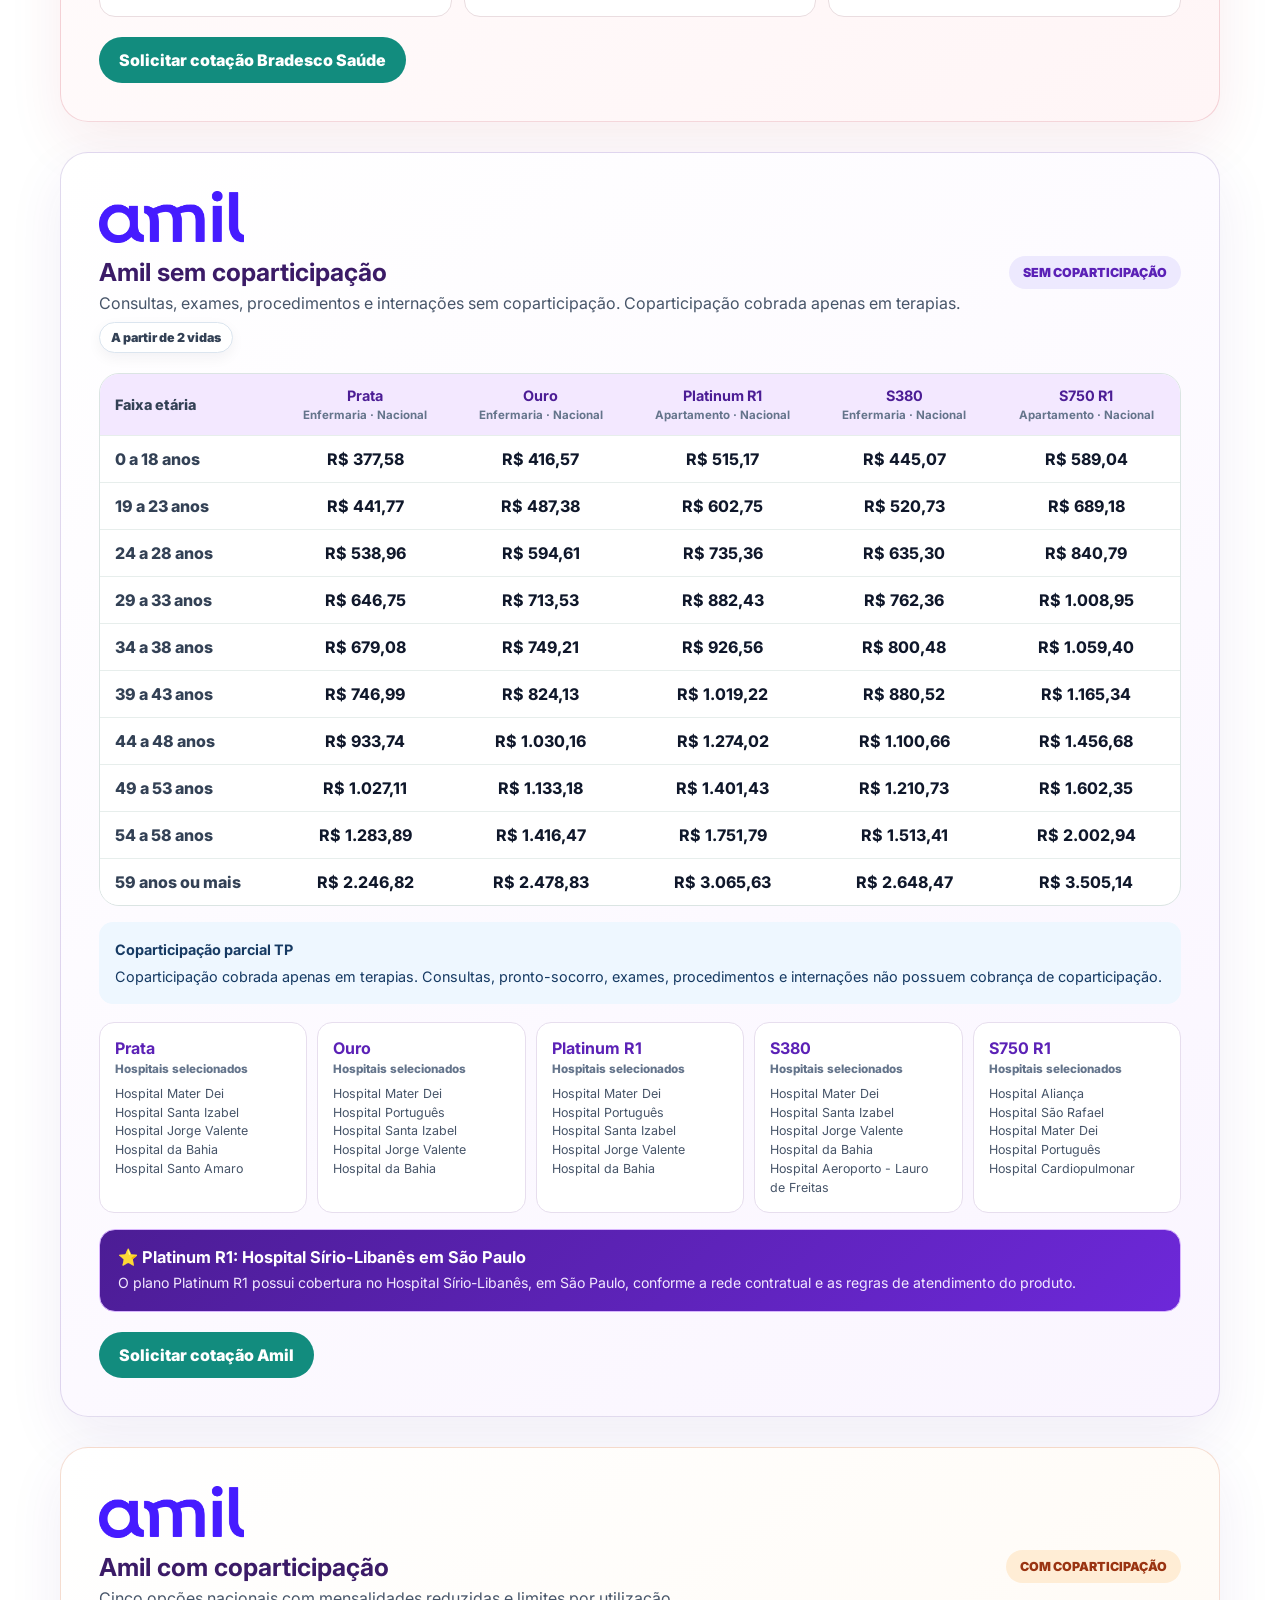
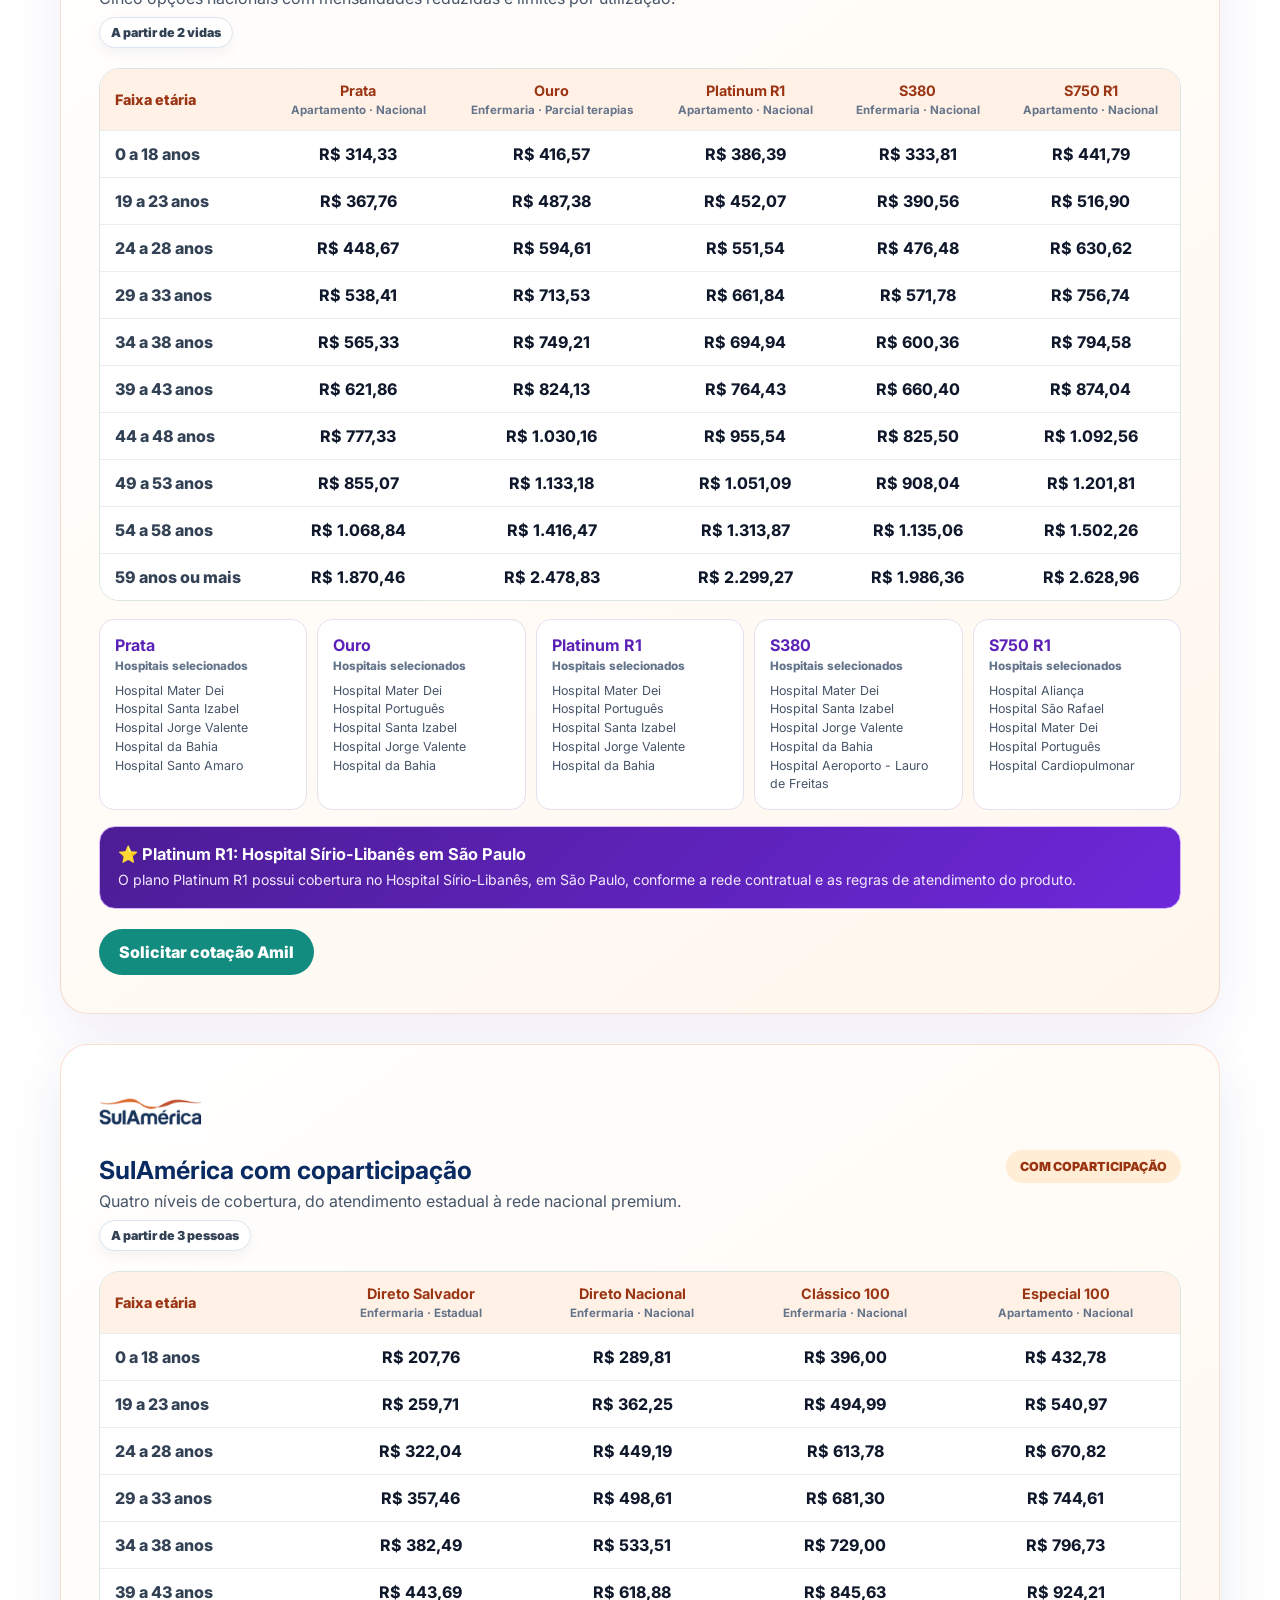
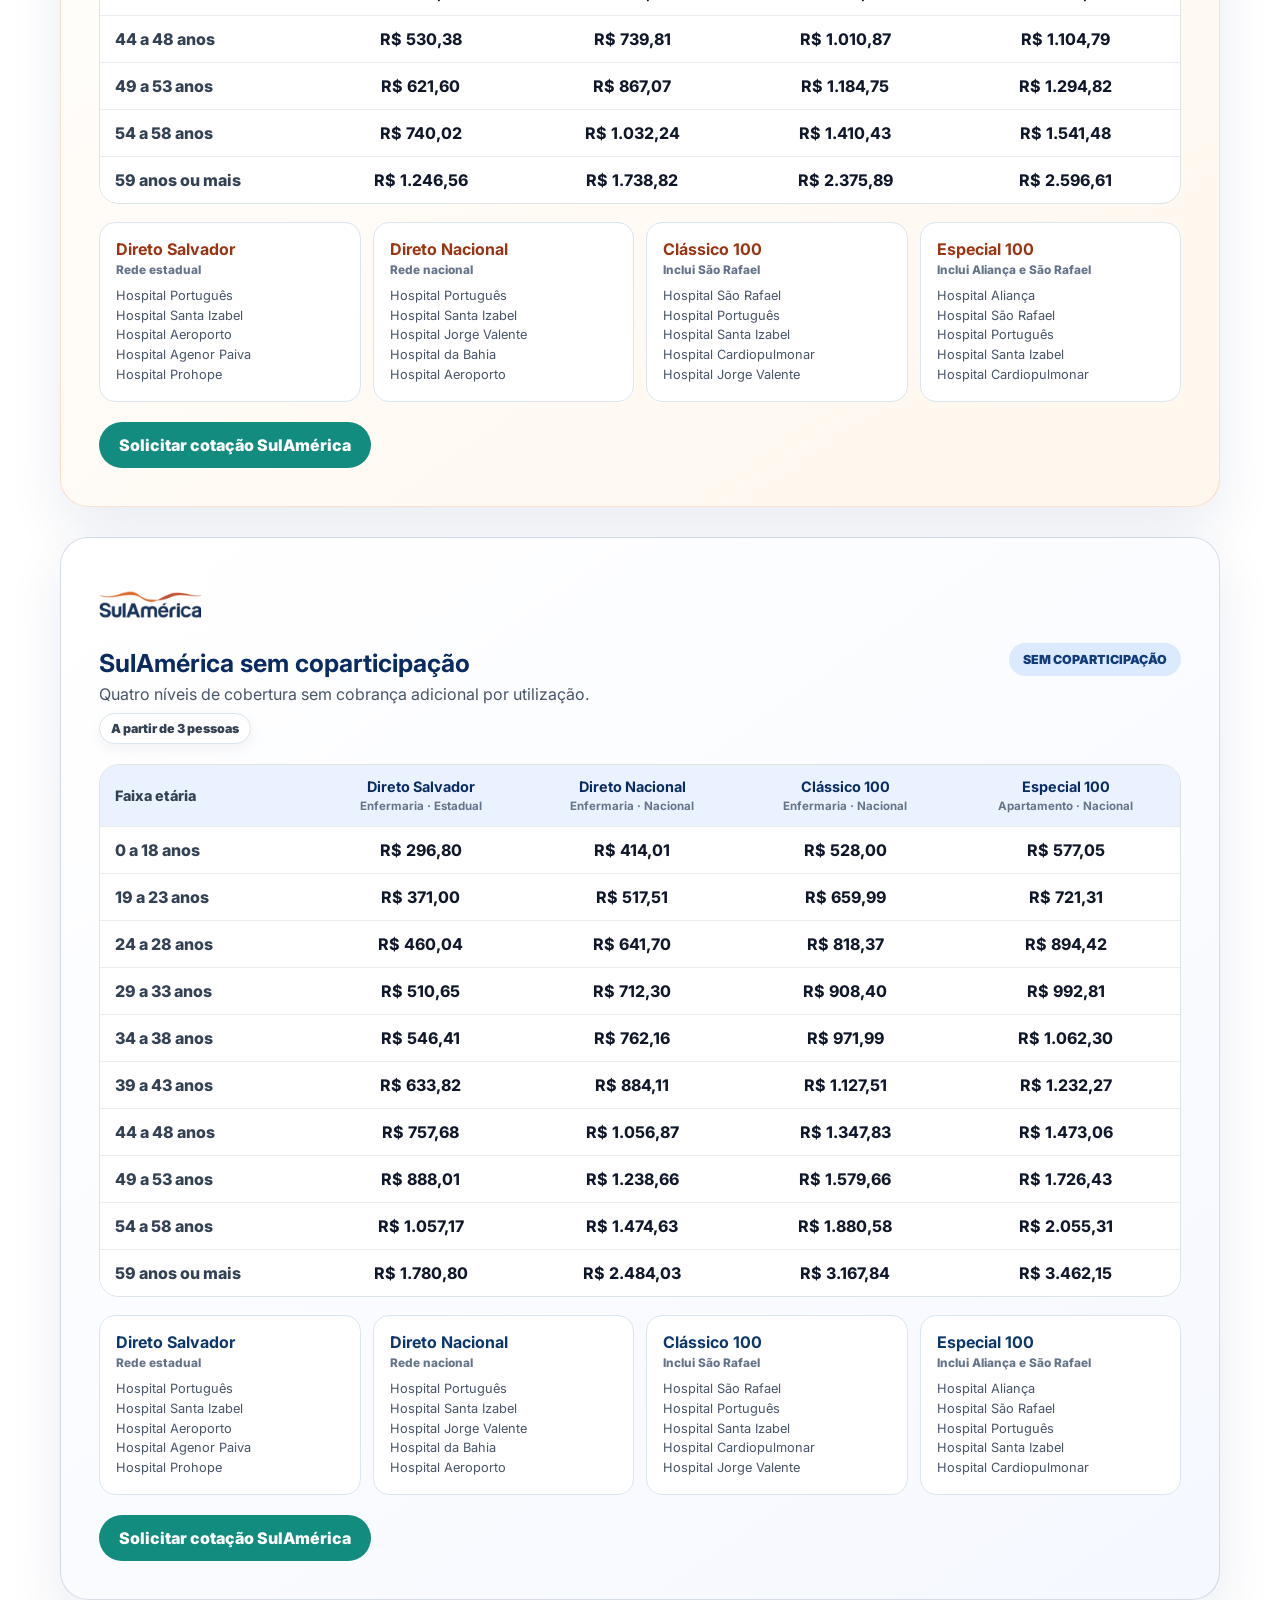
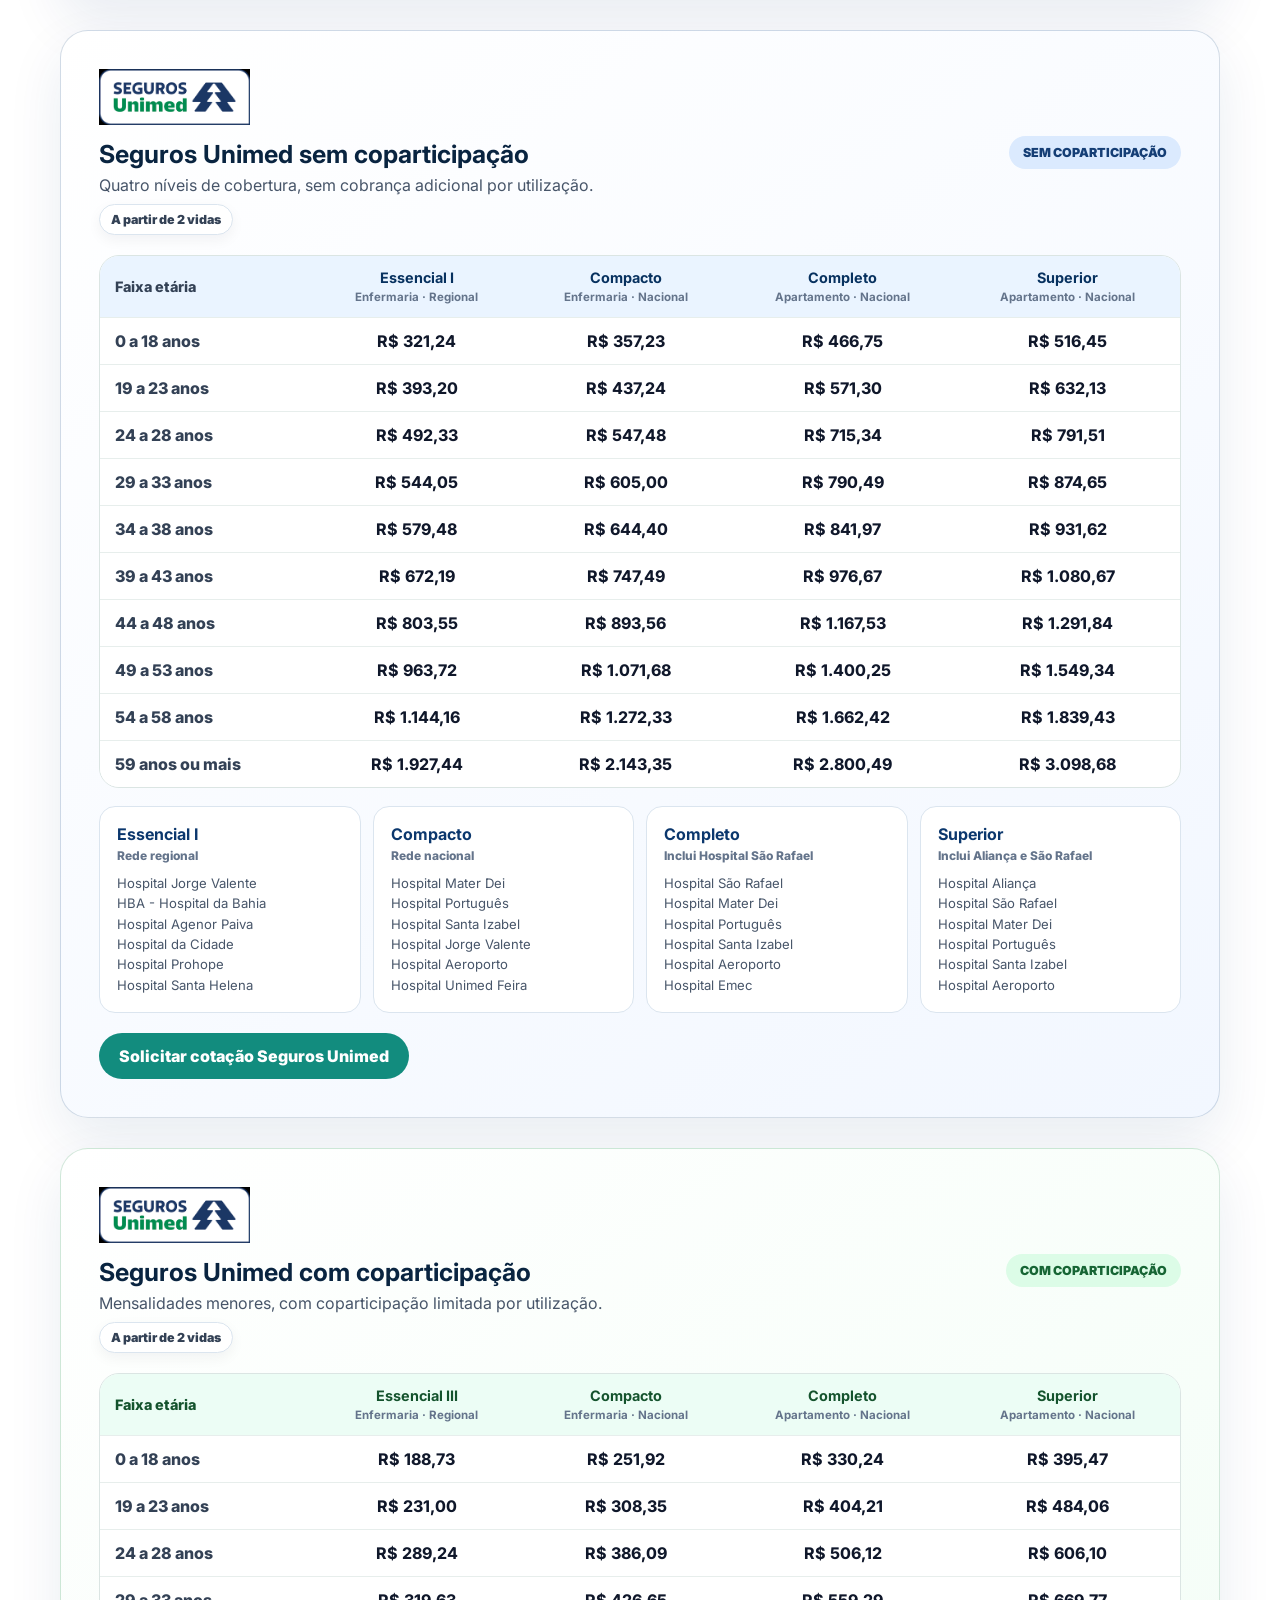
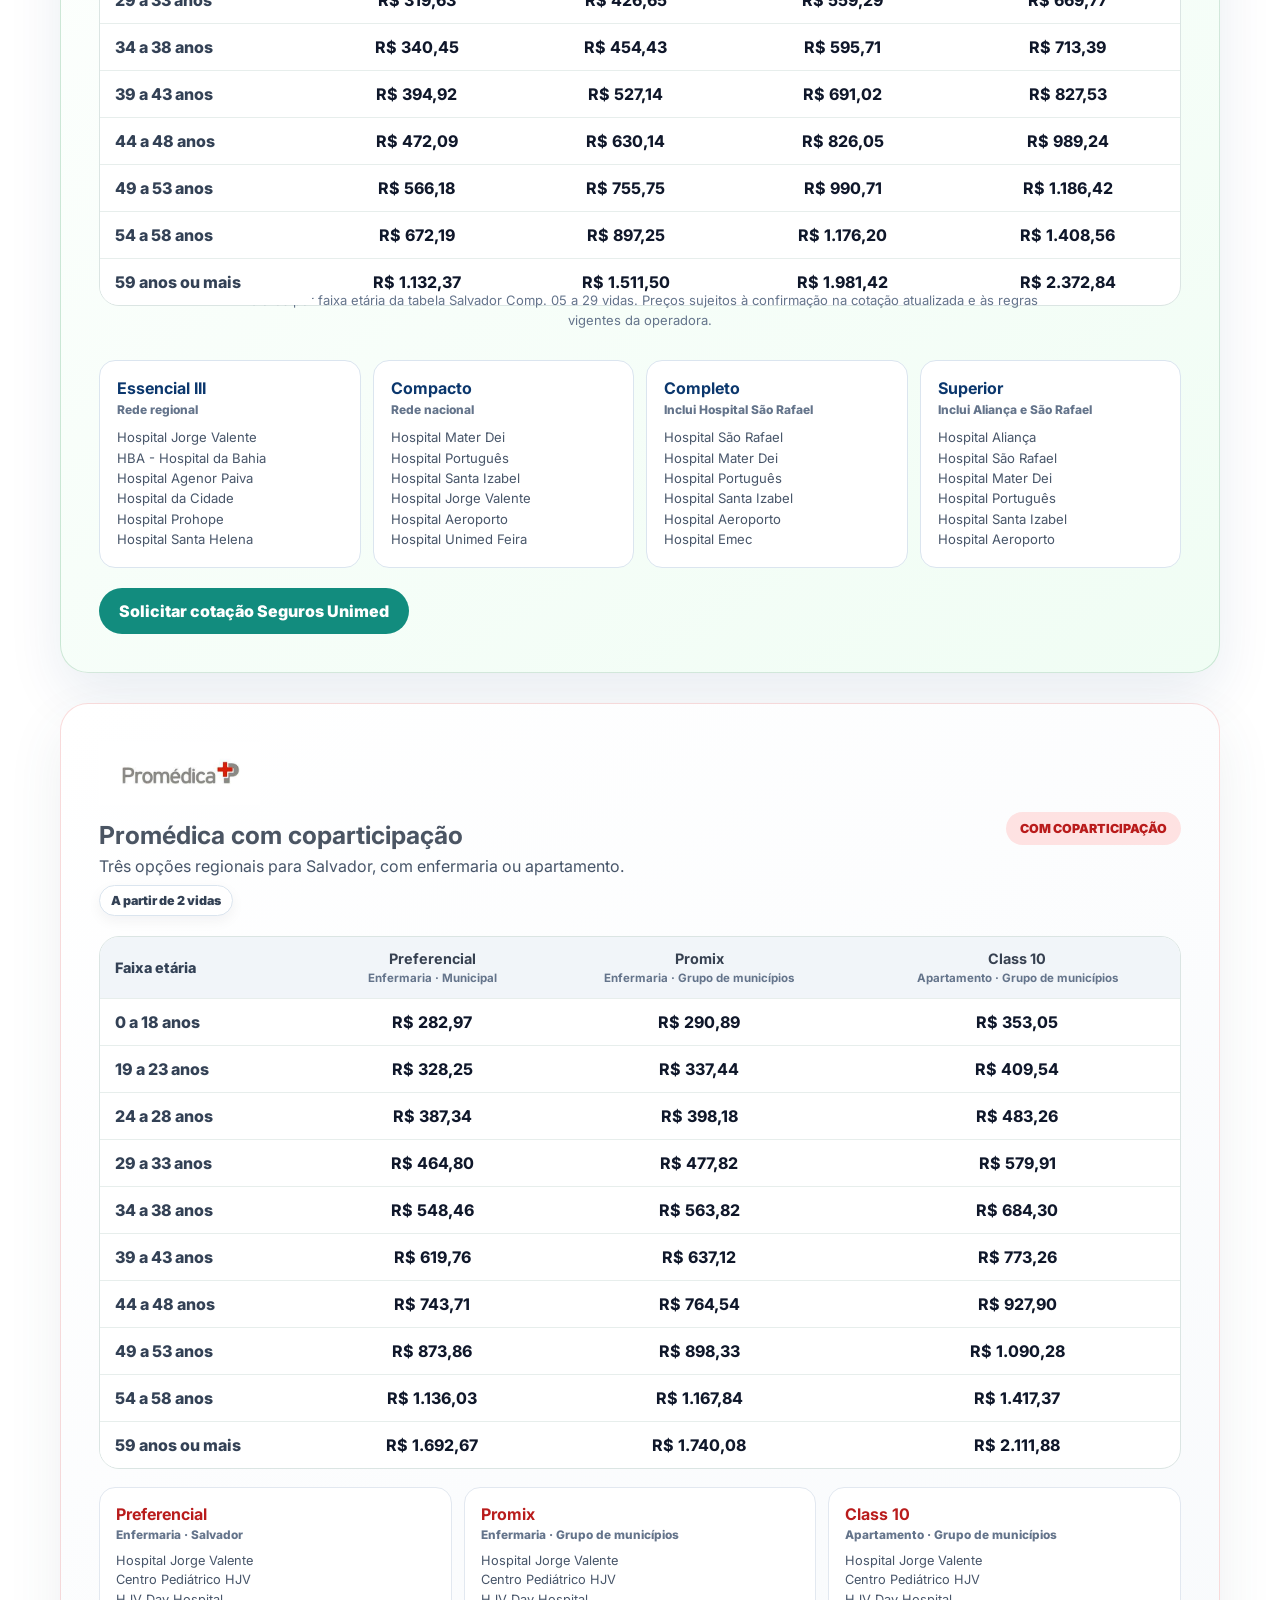
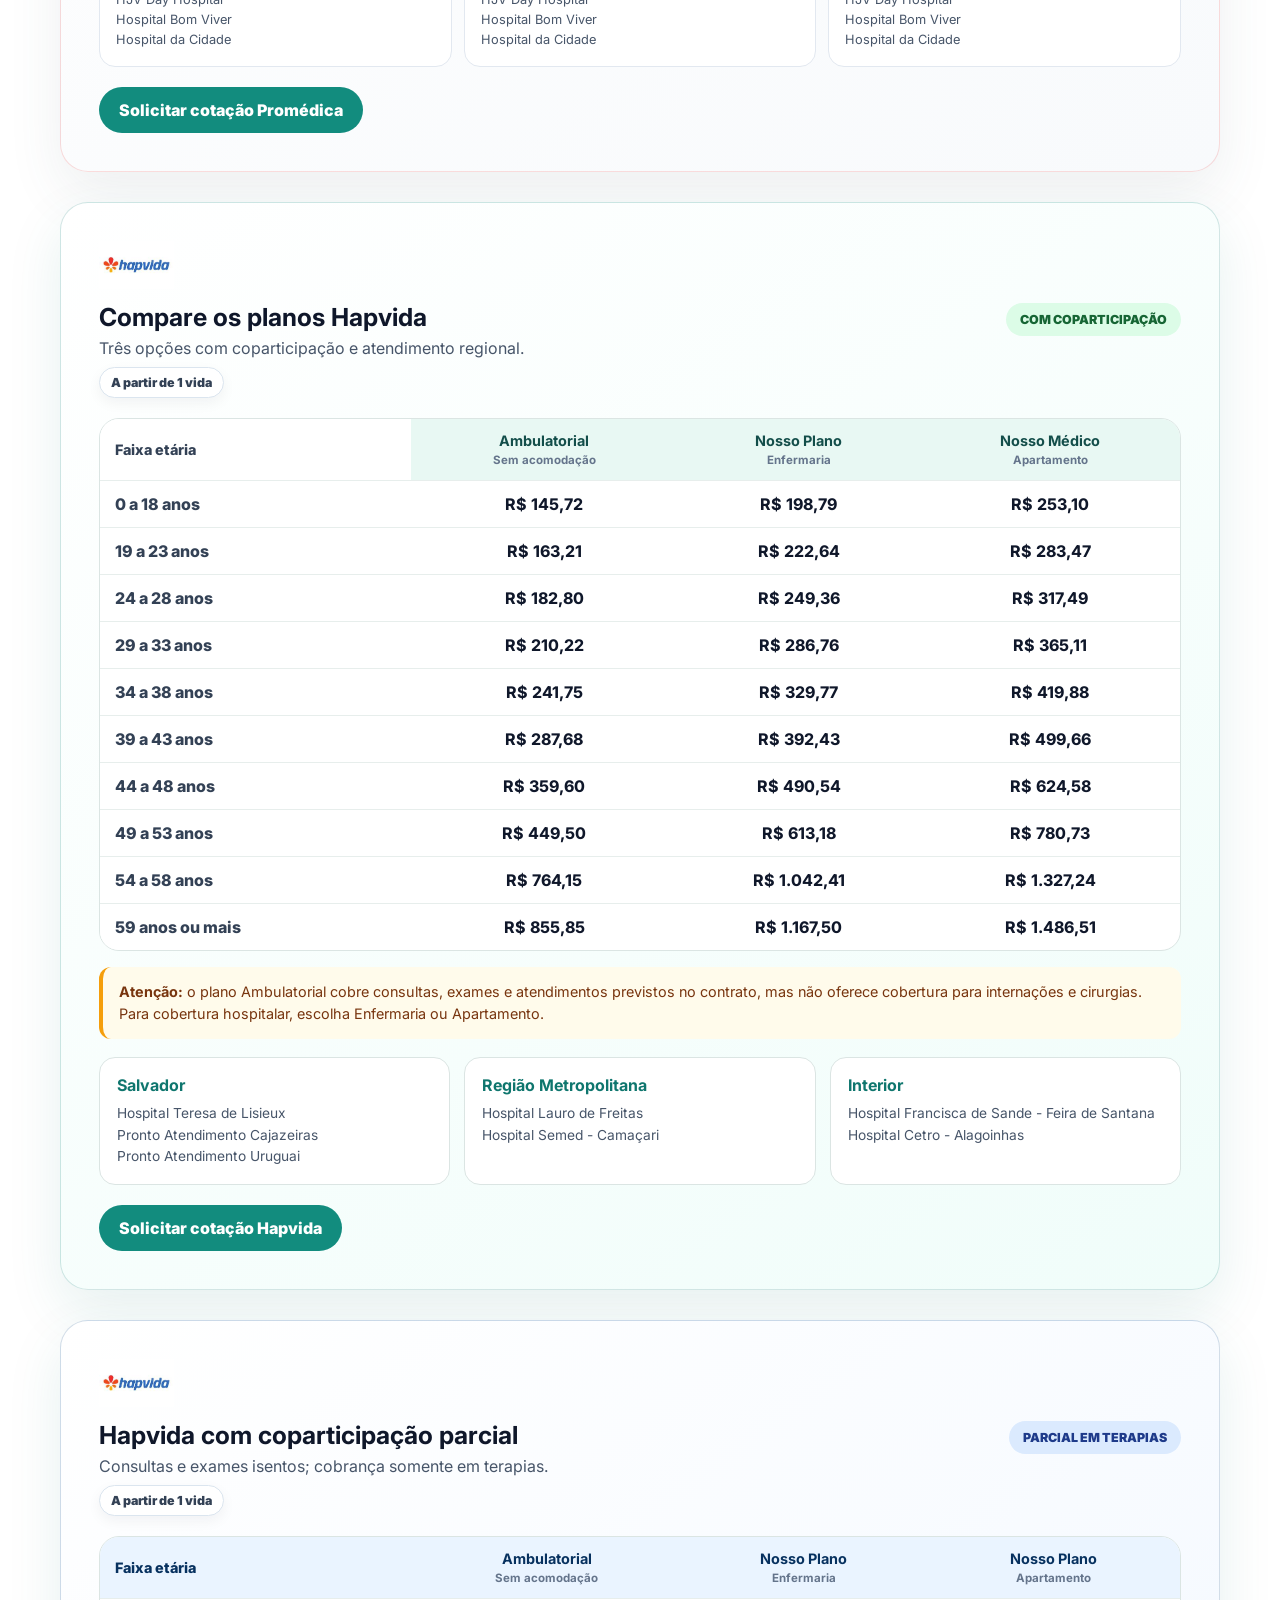
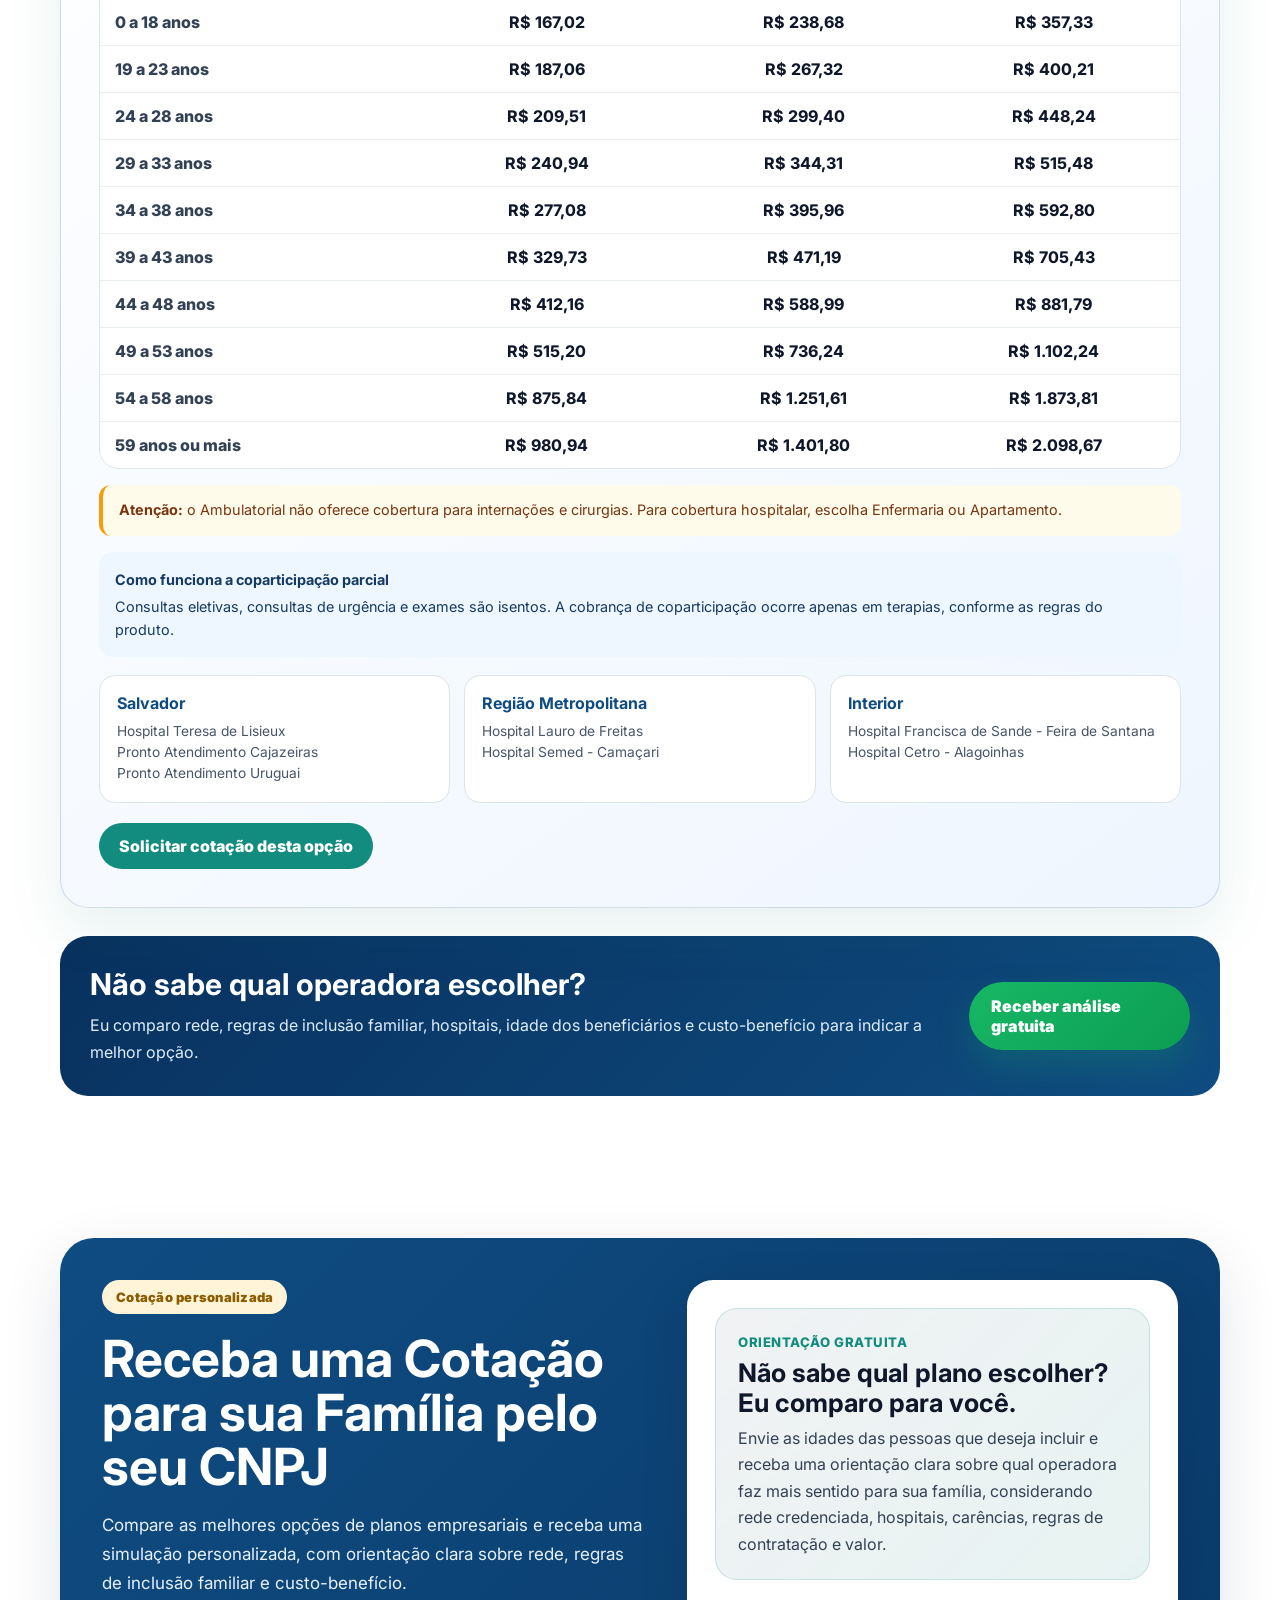
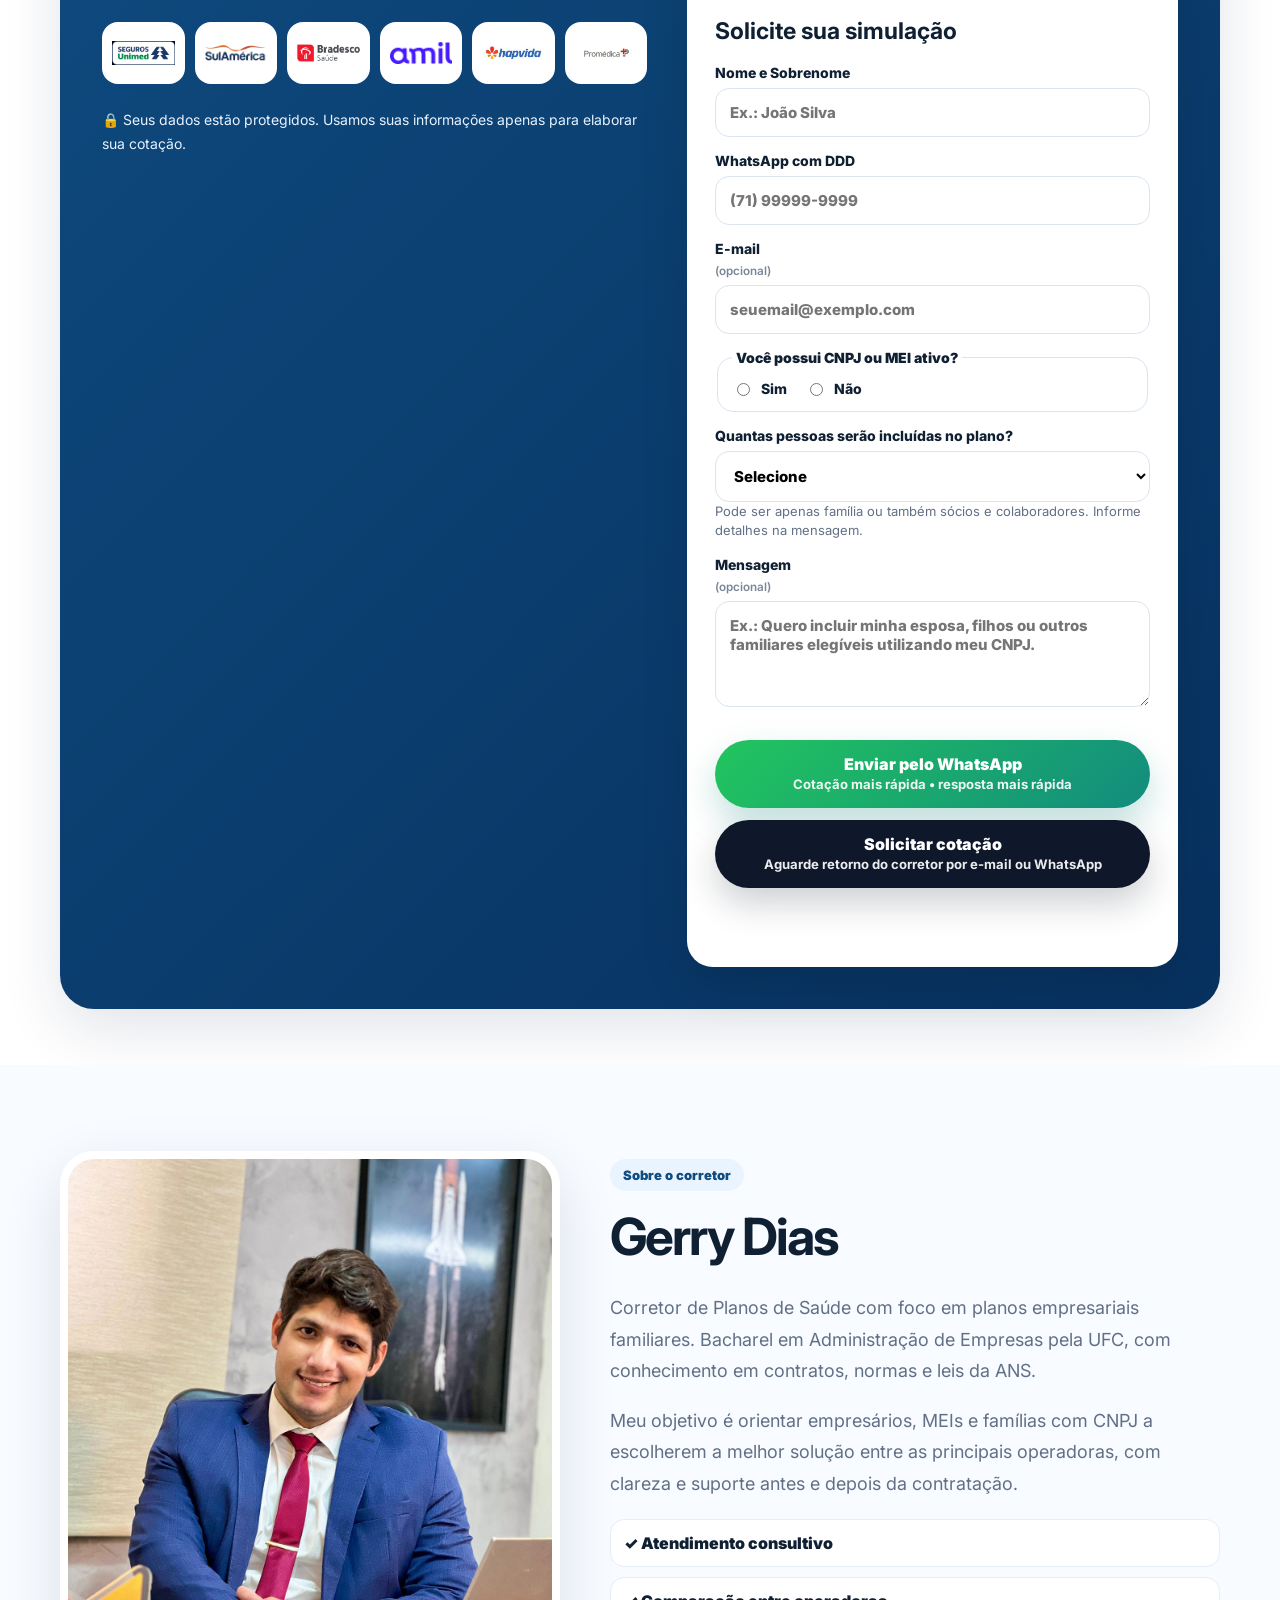
==== commit ef02d27f: "SEO: priorizar ordem das operadoras na página inicial" ====
--- a/index.html
+++ b/index.html
@@ -322,6 +322,17 @@
  ]
 }
 </script>
+
+<style id="seo-operator-priority">
+/* Prioridade visual das operadoras na página de comparação */
+.operator-grid > article { order: 50; }
+.operator-grid > .bradesco-comparison { order: 10; }
+.operator-grid > .amil-comparison { order: 20; }
+.operator-grid > .sulamerica-comparison { order: 30; }
+.operator-grid > .unimed-comparison { order: 40; }
+.operator-grid > .promedica-comparison { order: 50; }
+.operator-grid > .hapvida-comparison { order: 60; }
+</style>
 </head>
 <body>
 <!-- Google Tag Manager (noscript) -->
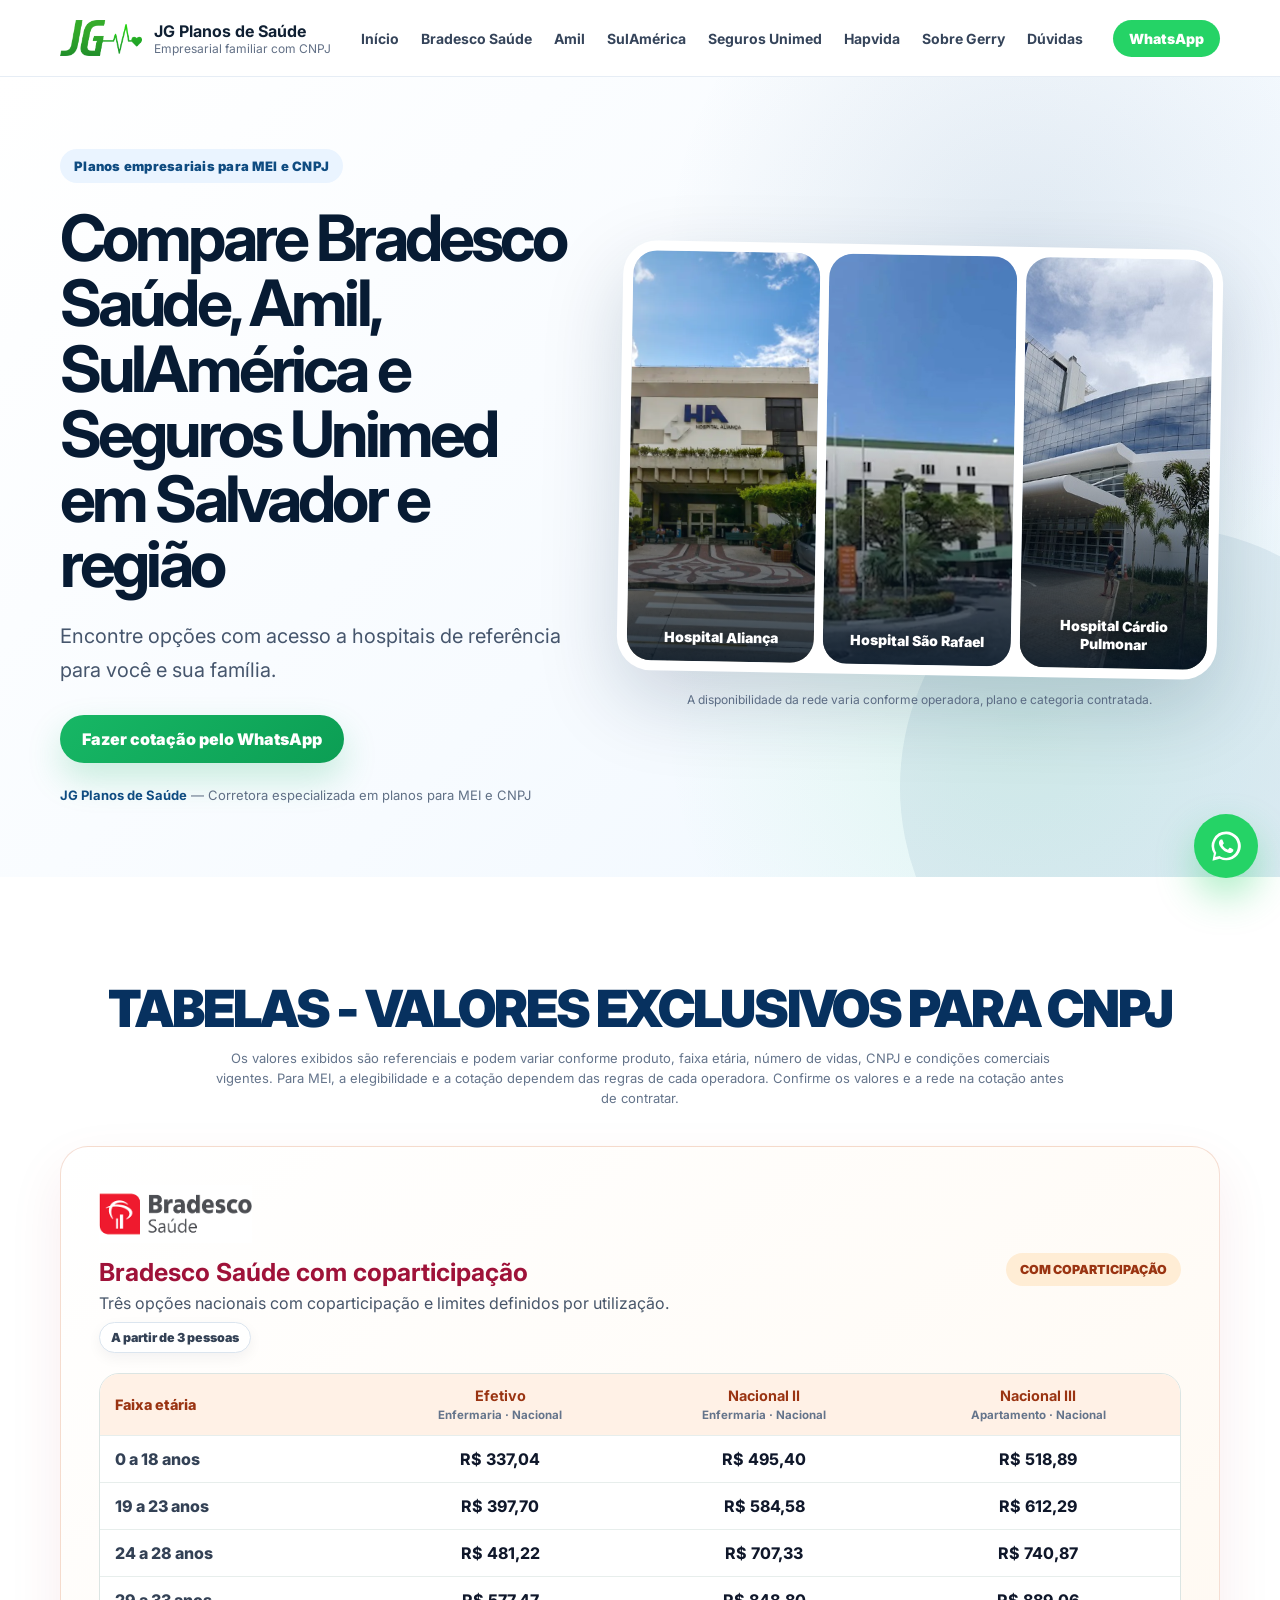
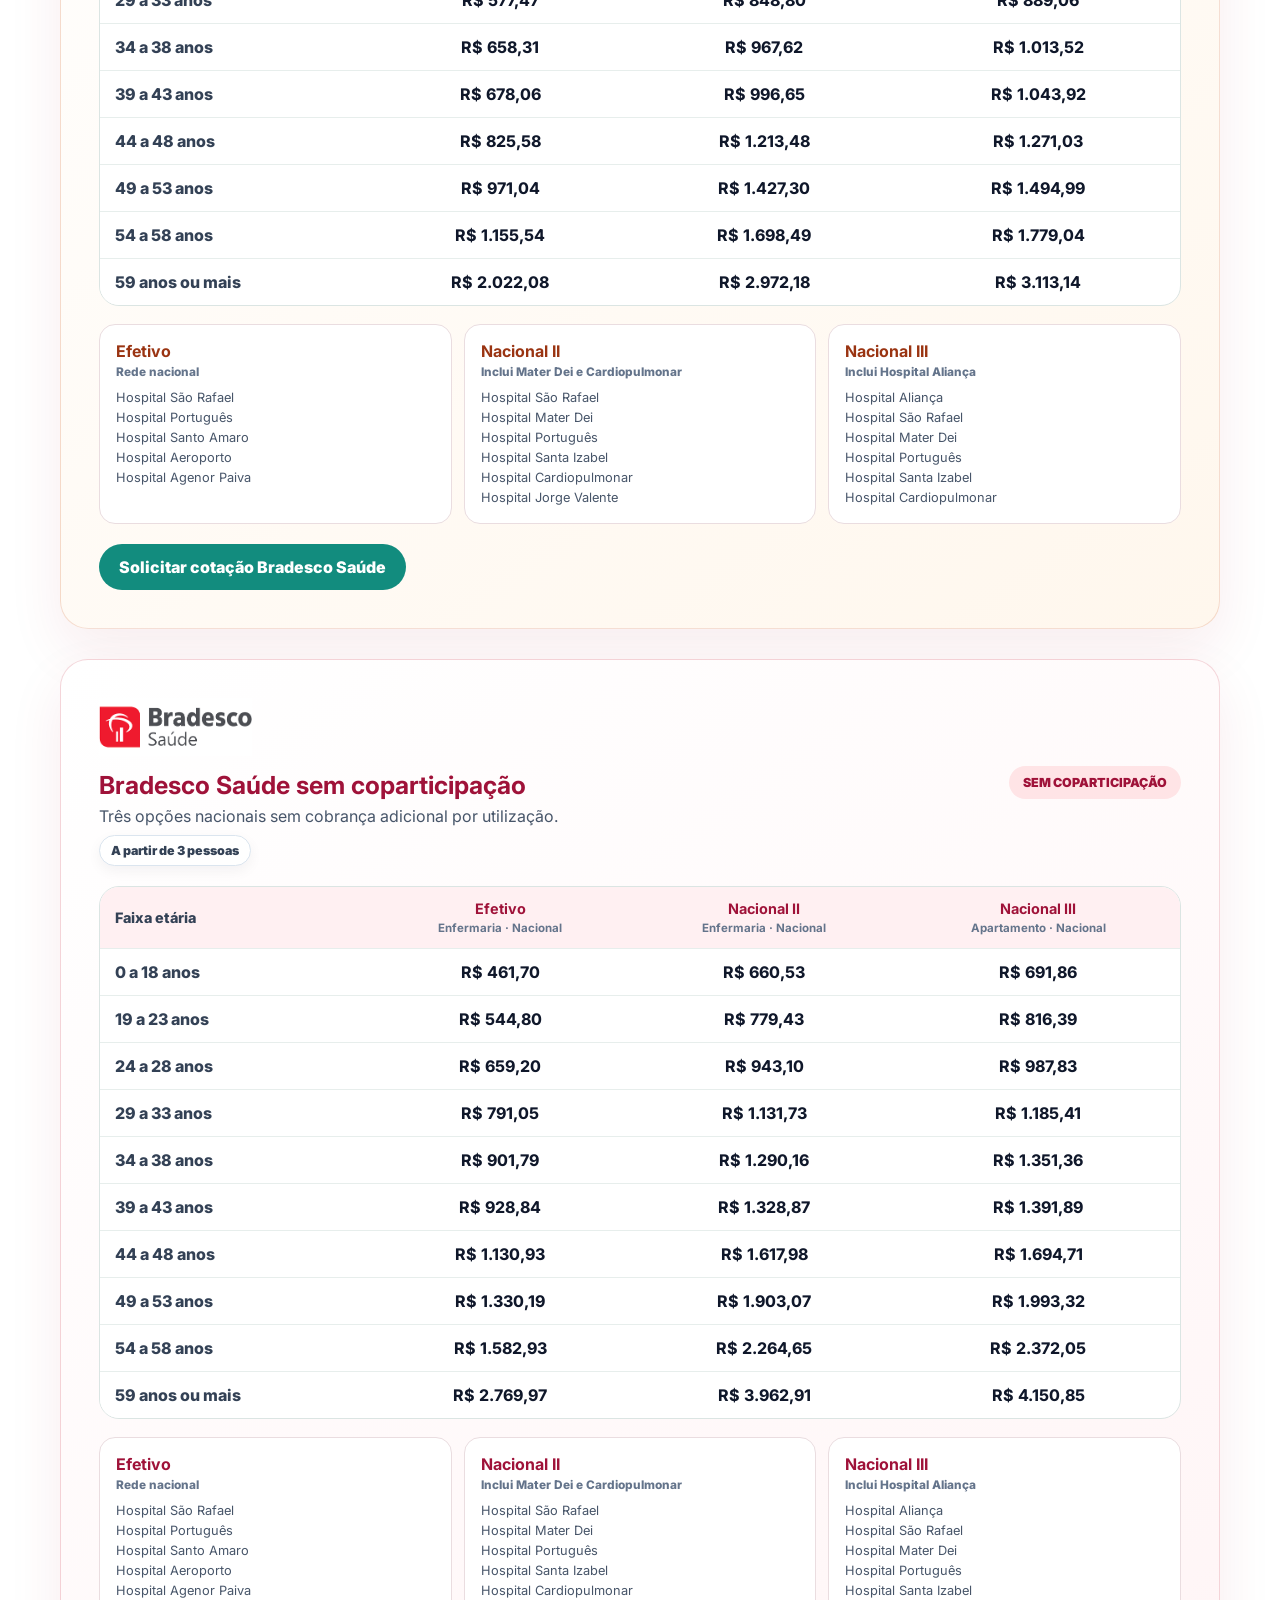
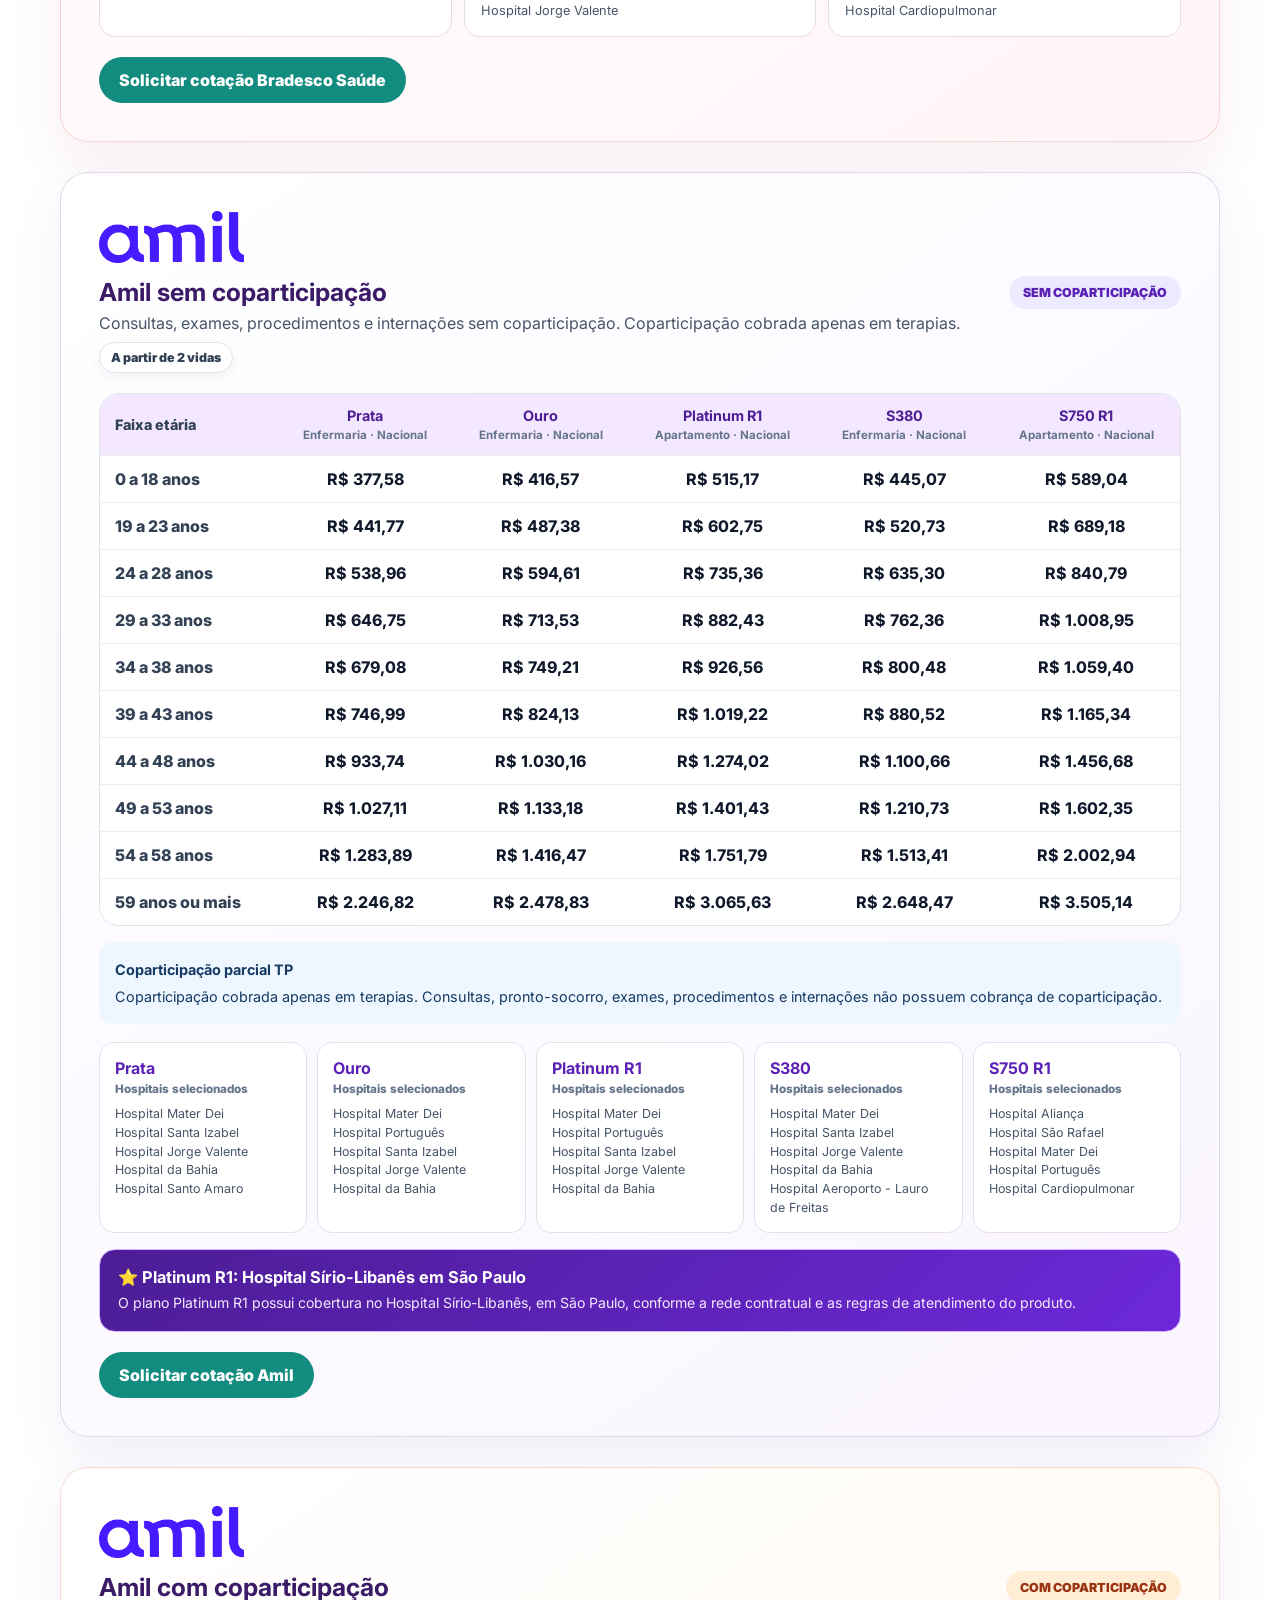
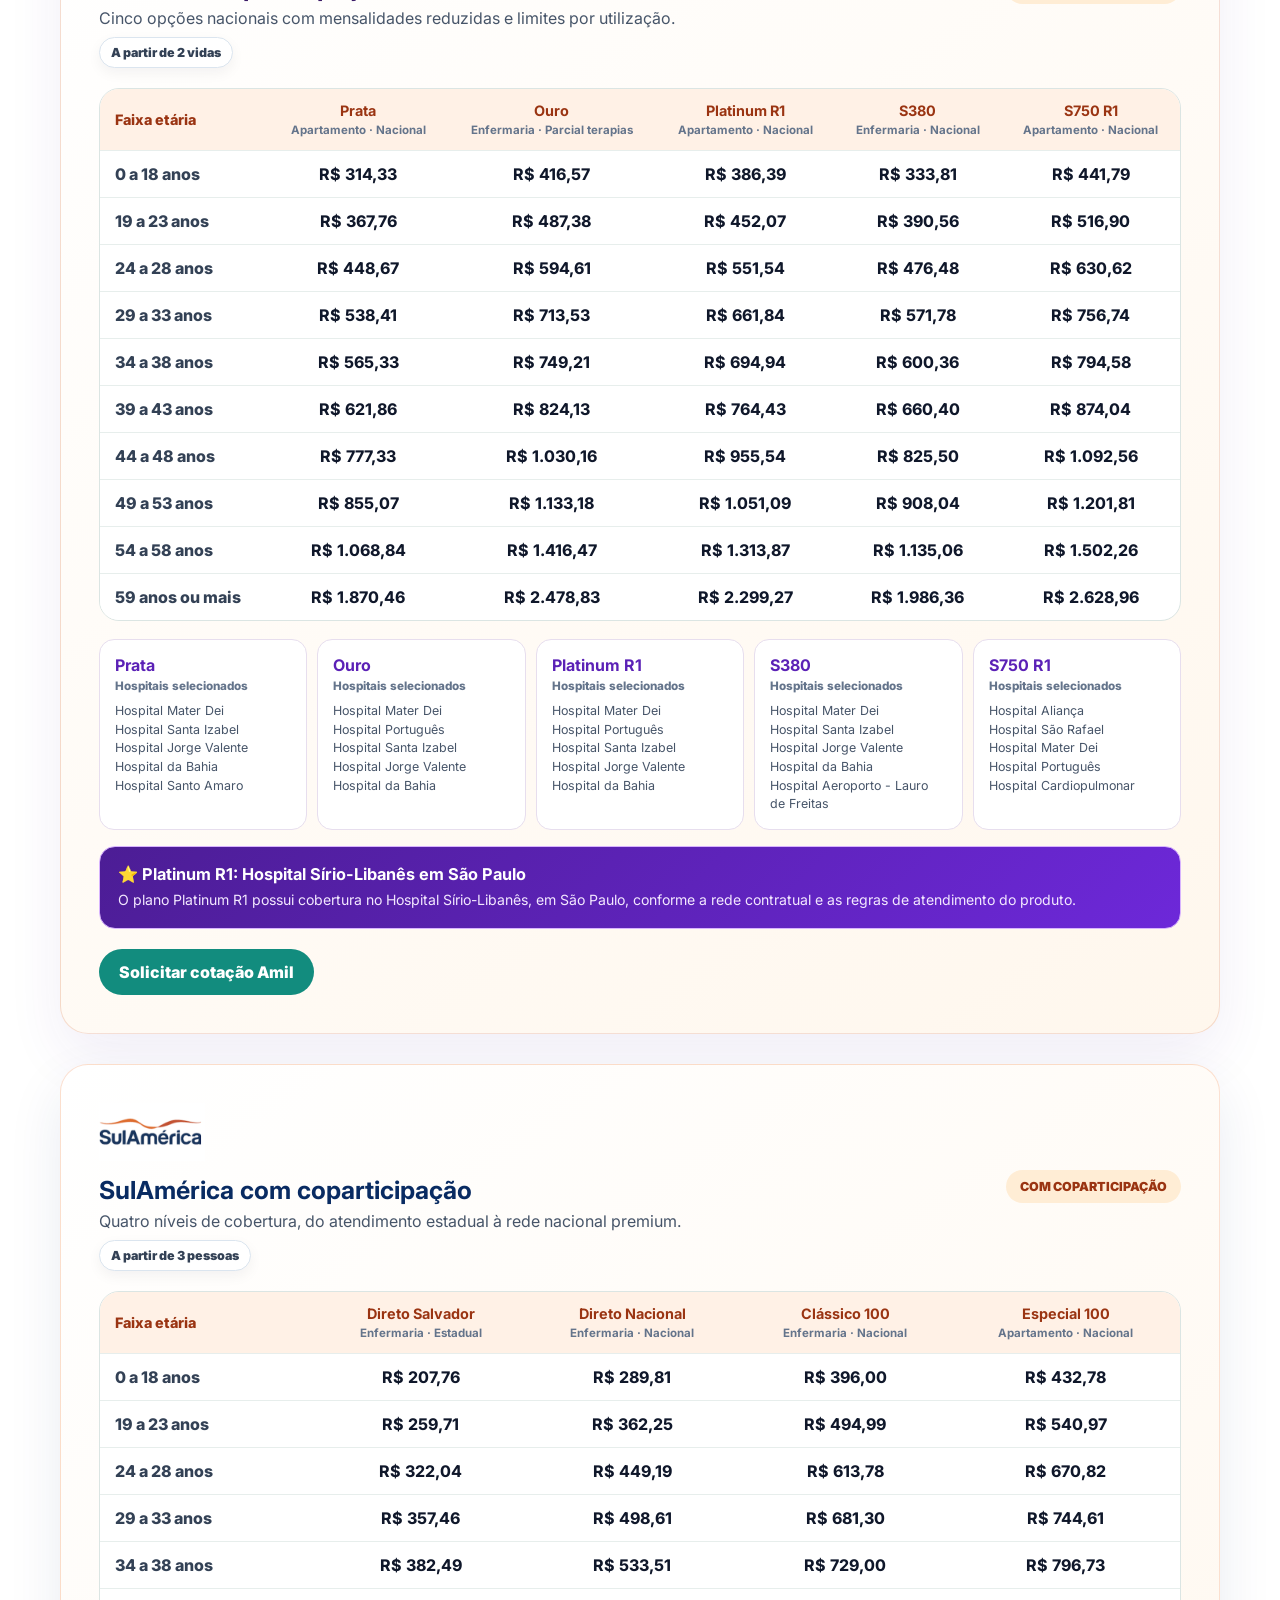
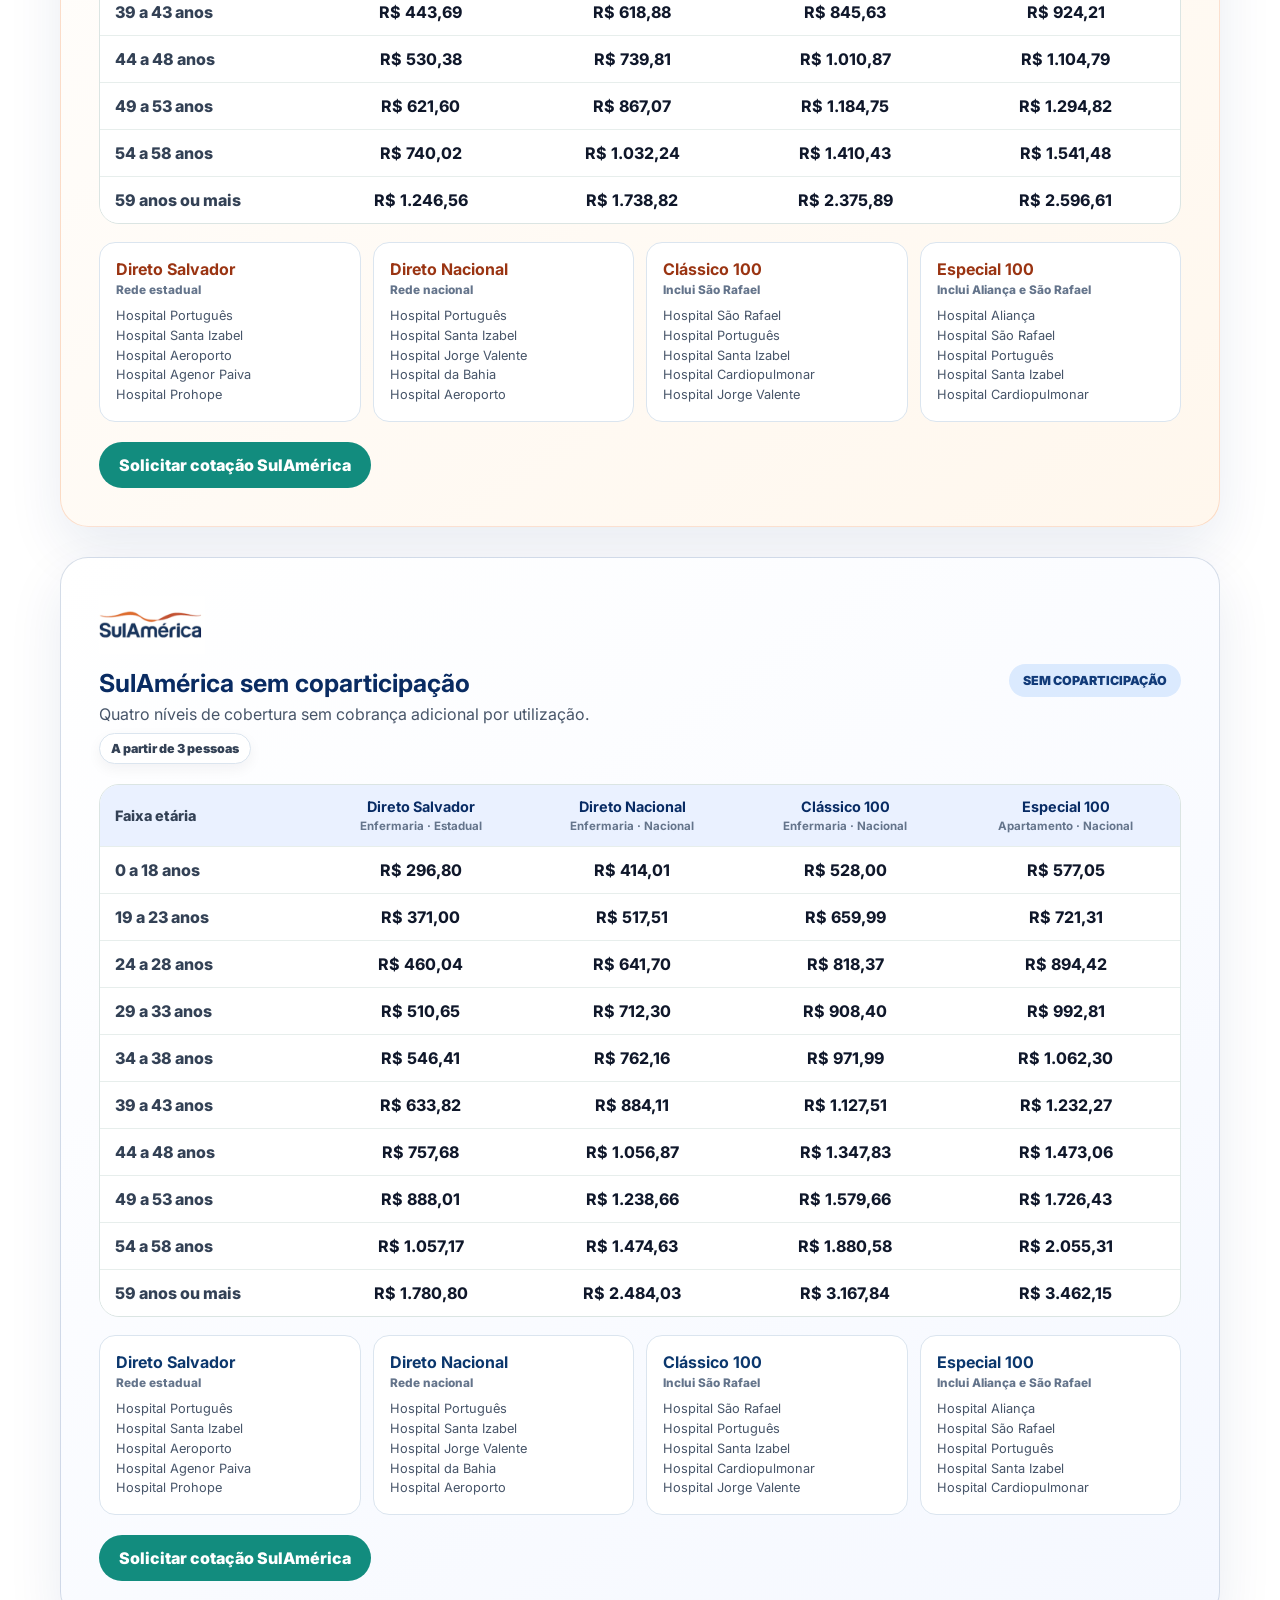
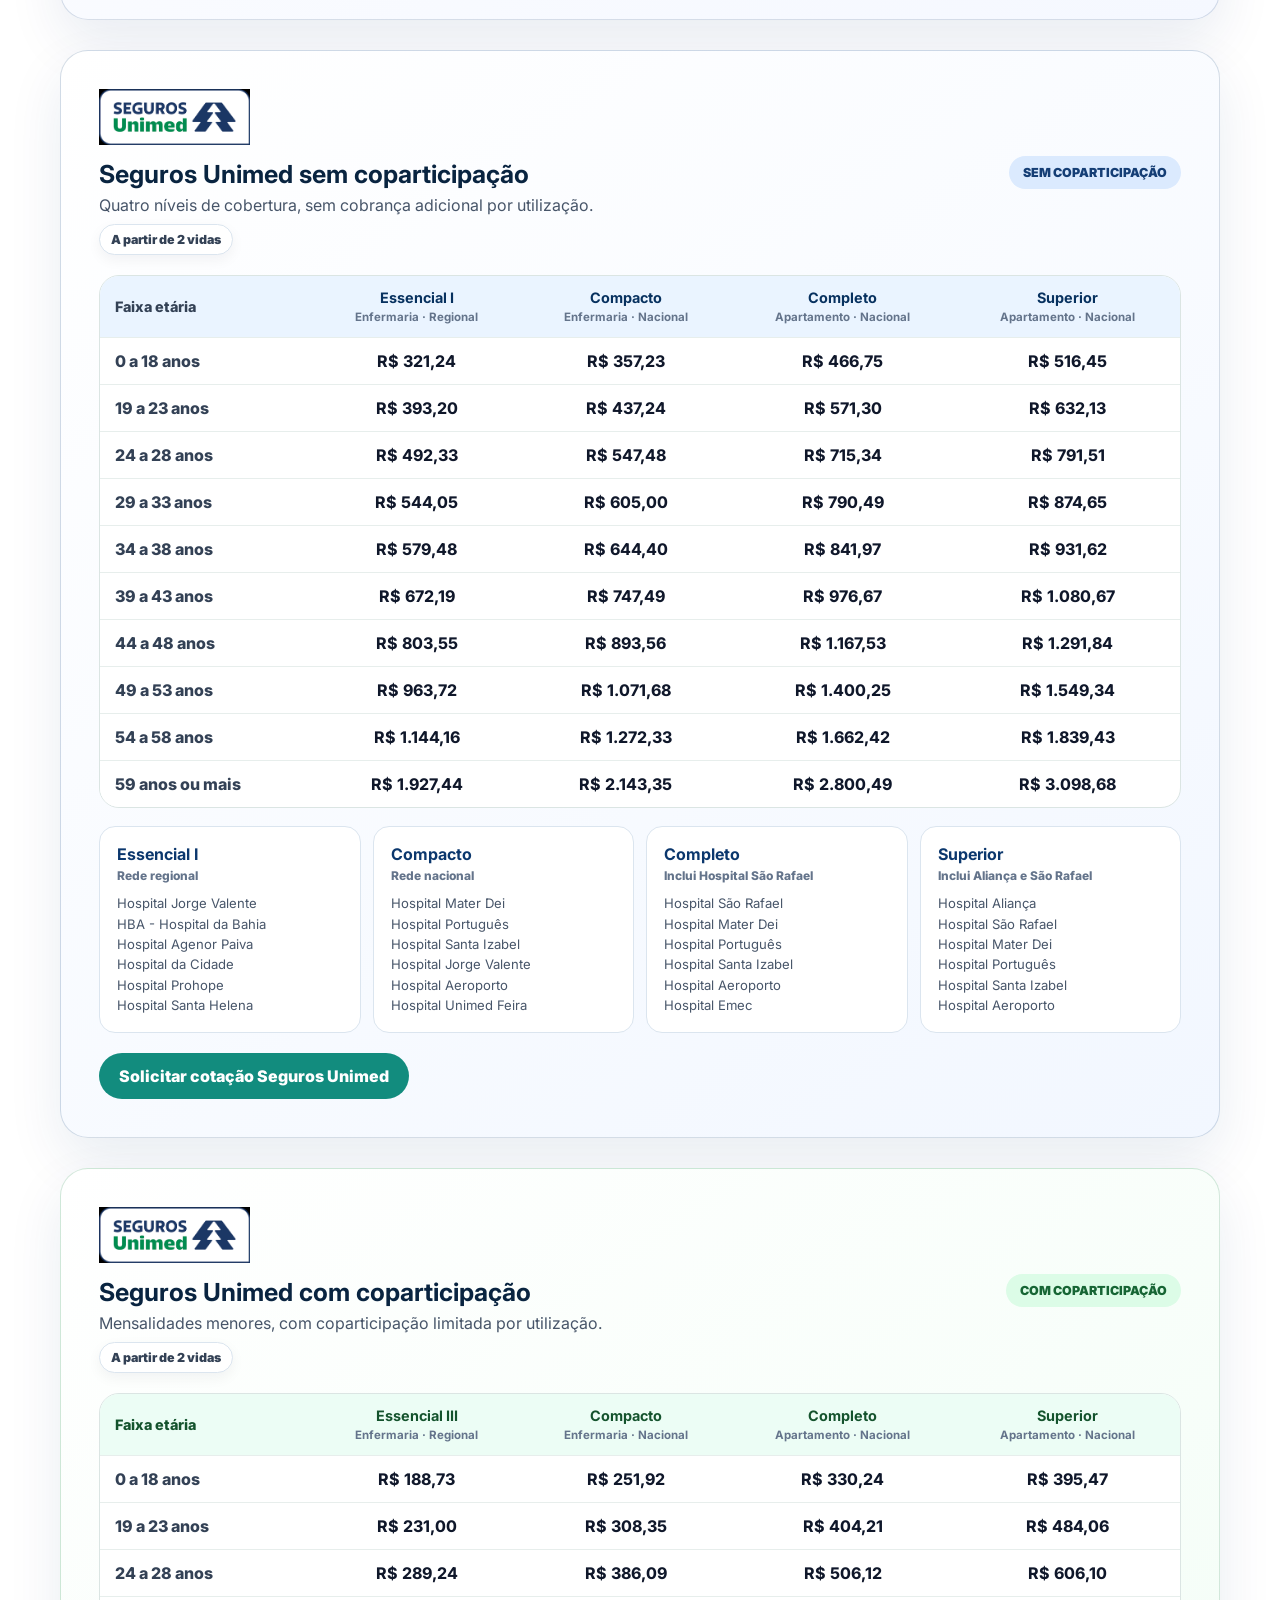
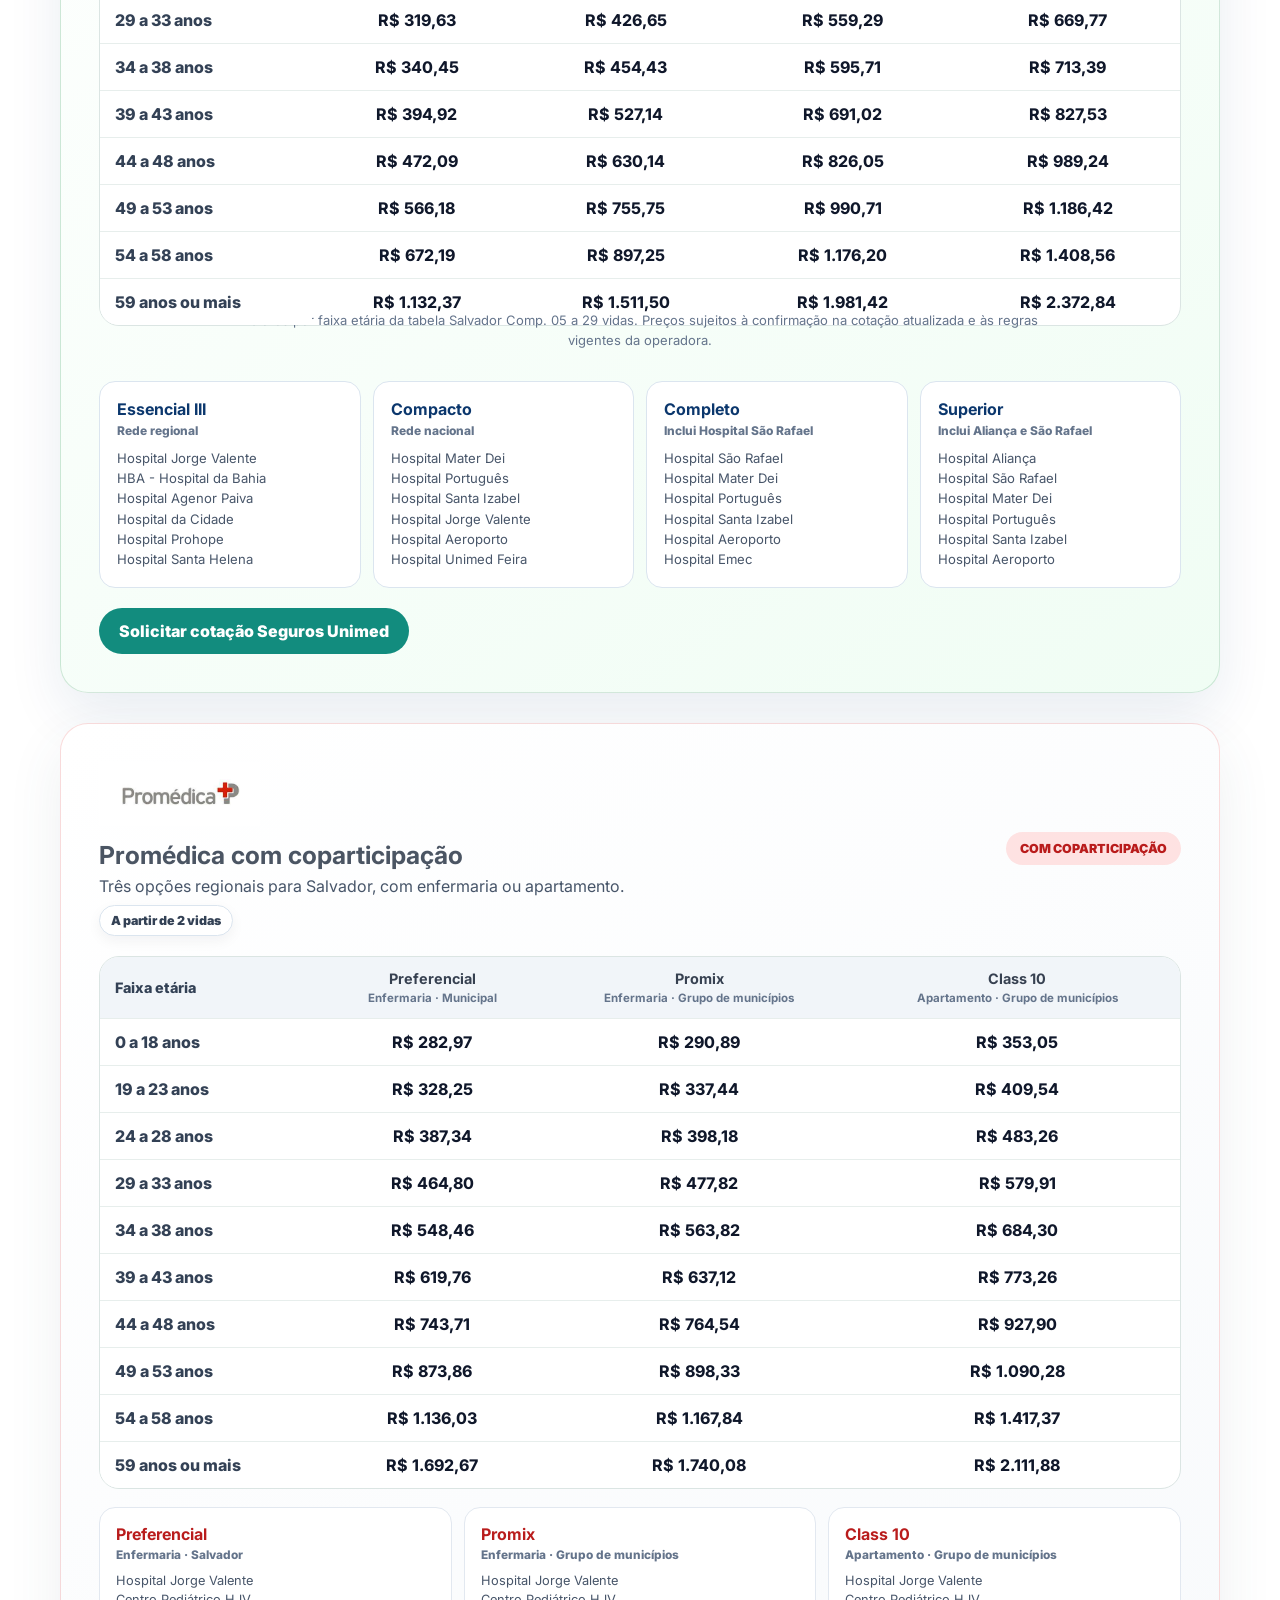
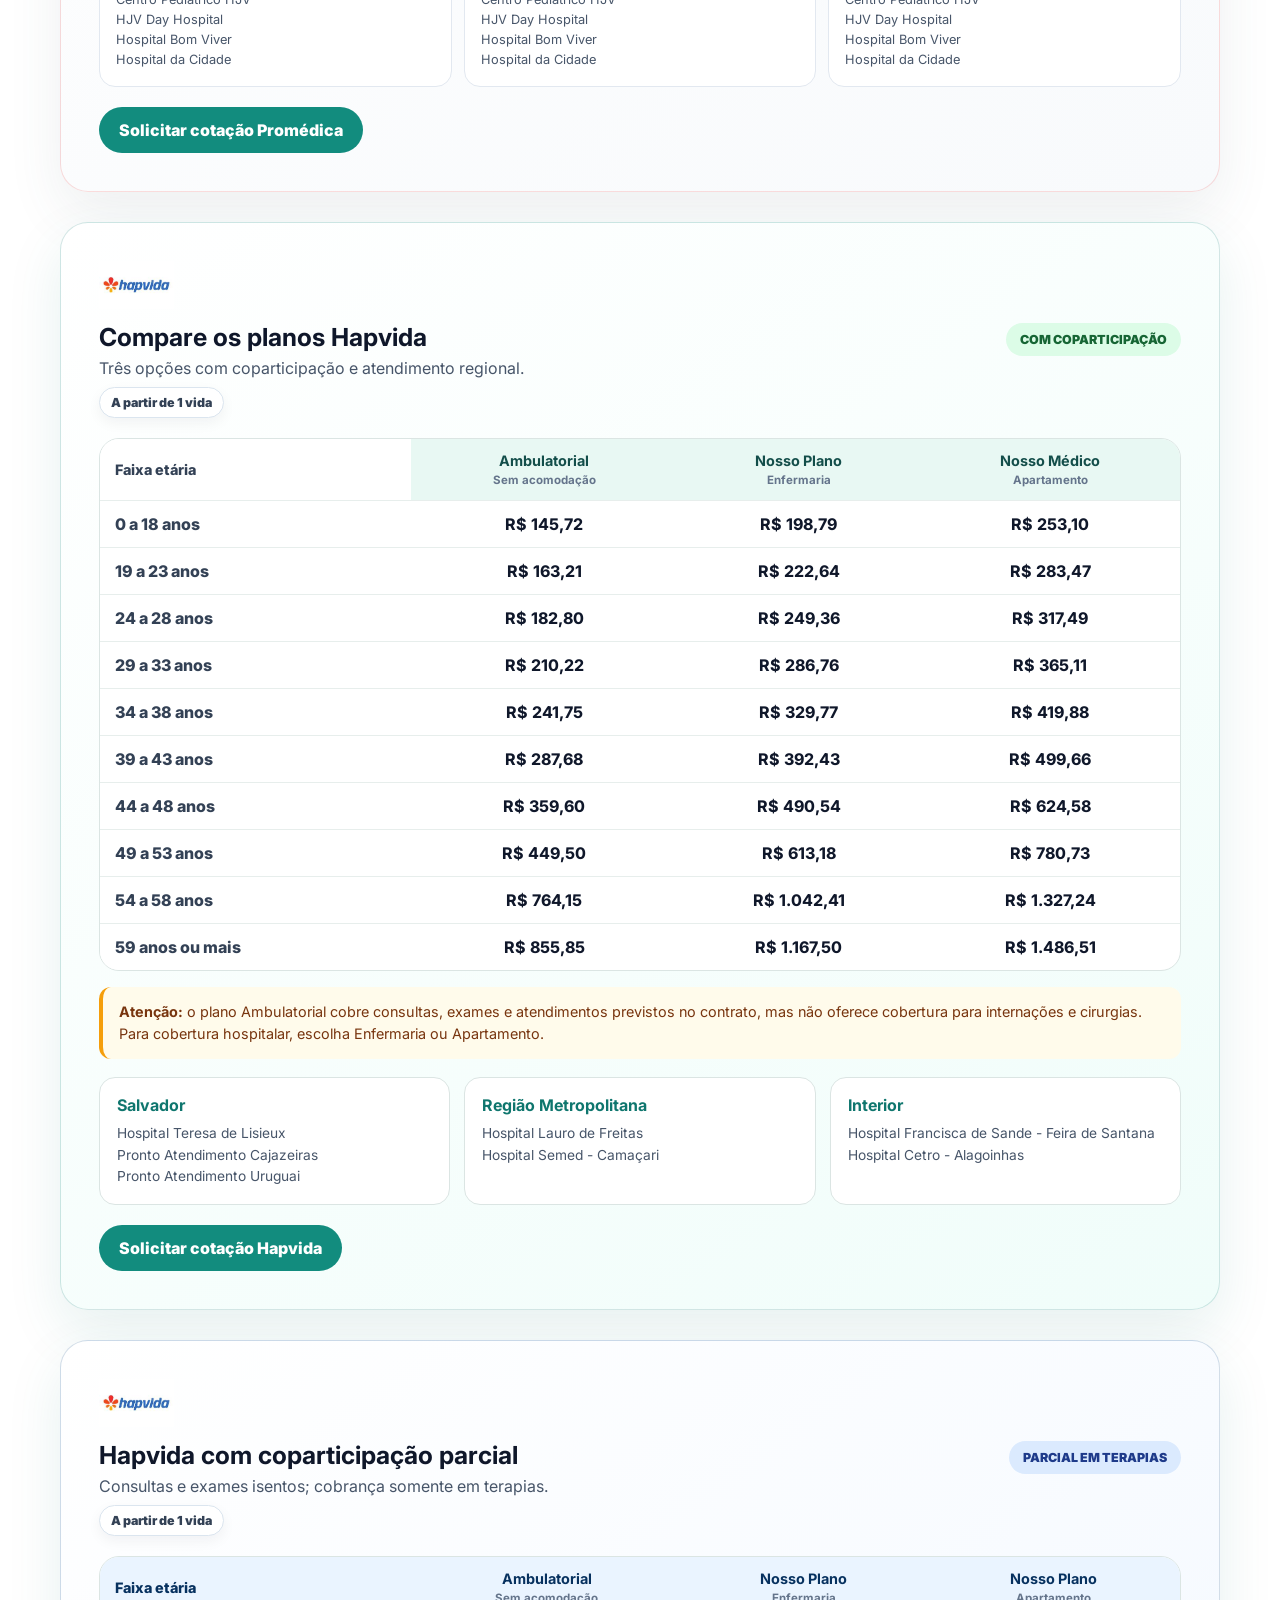
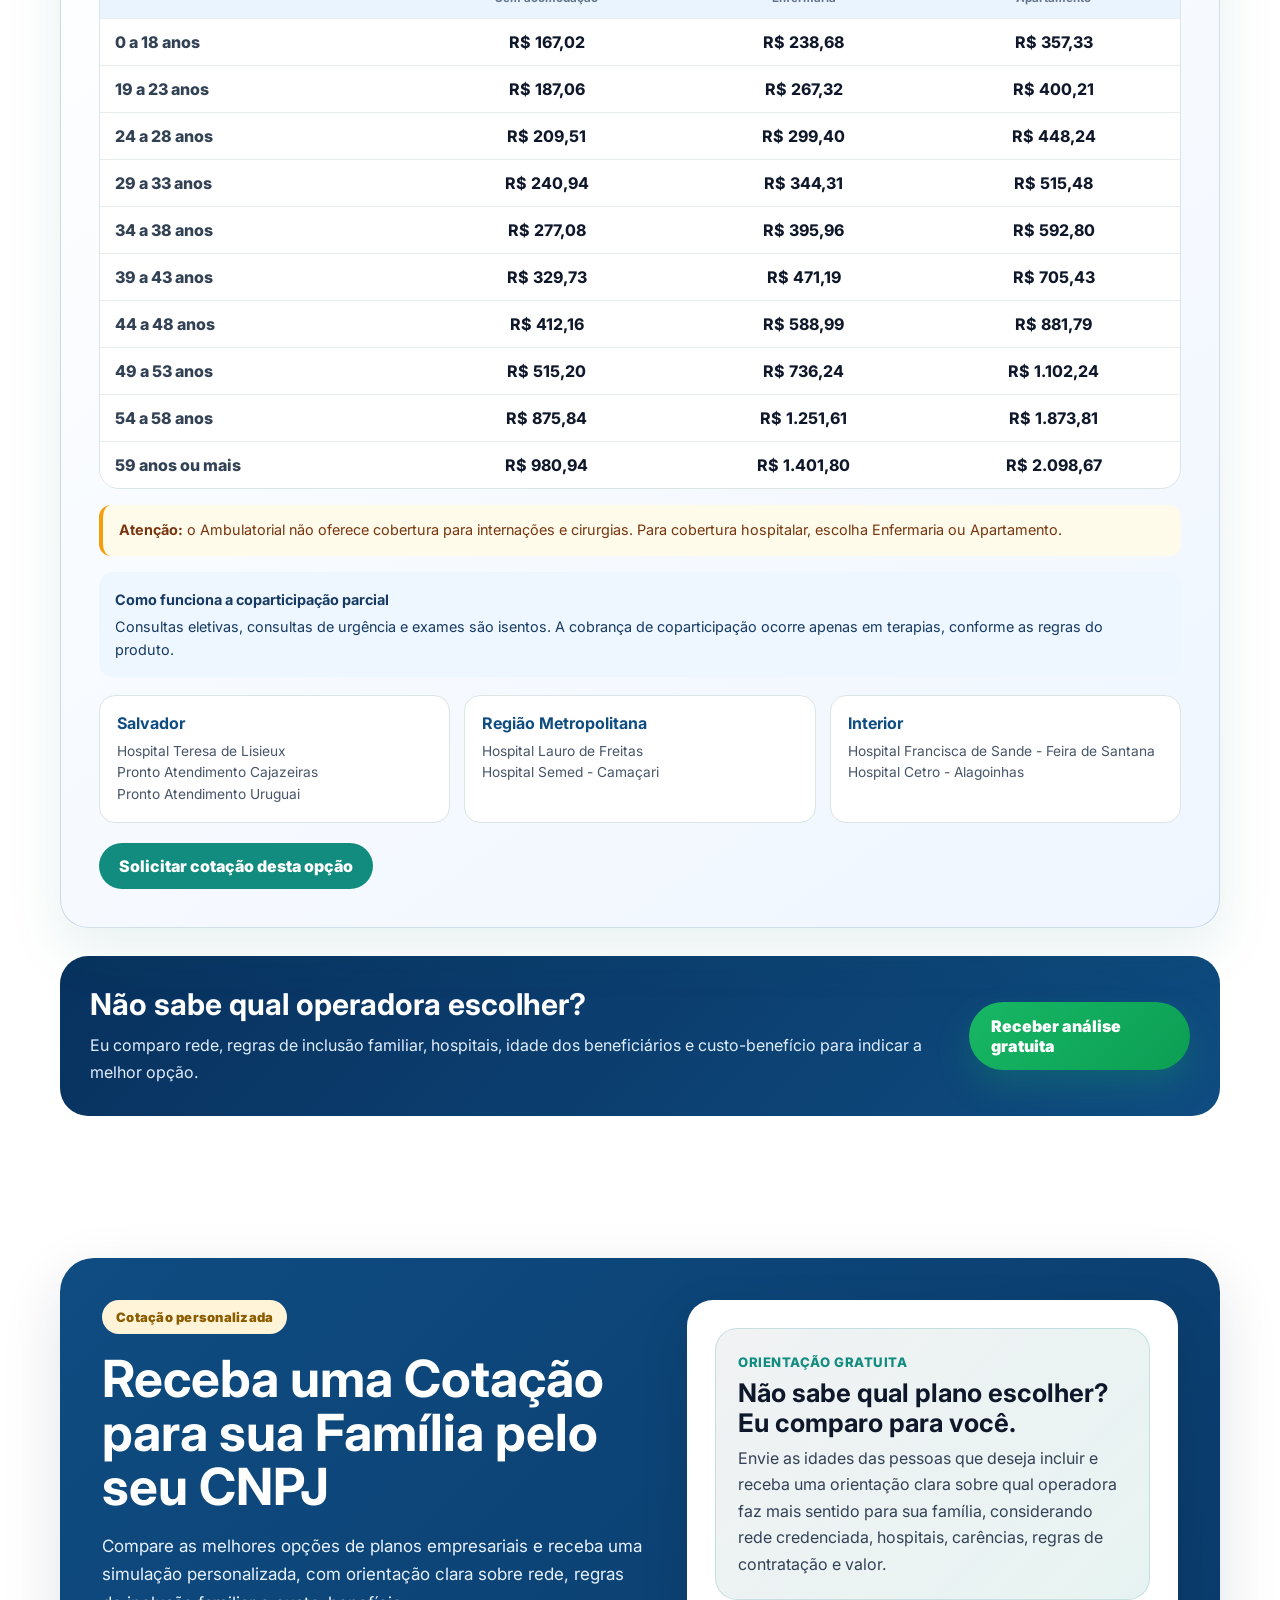
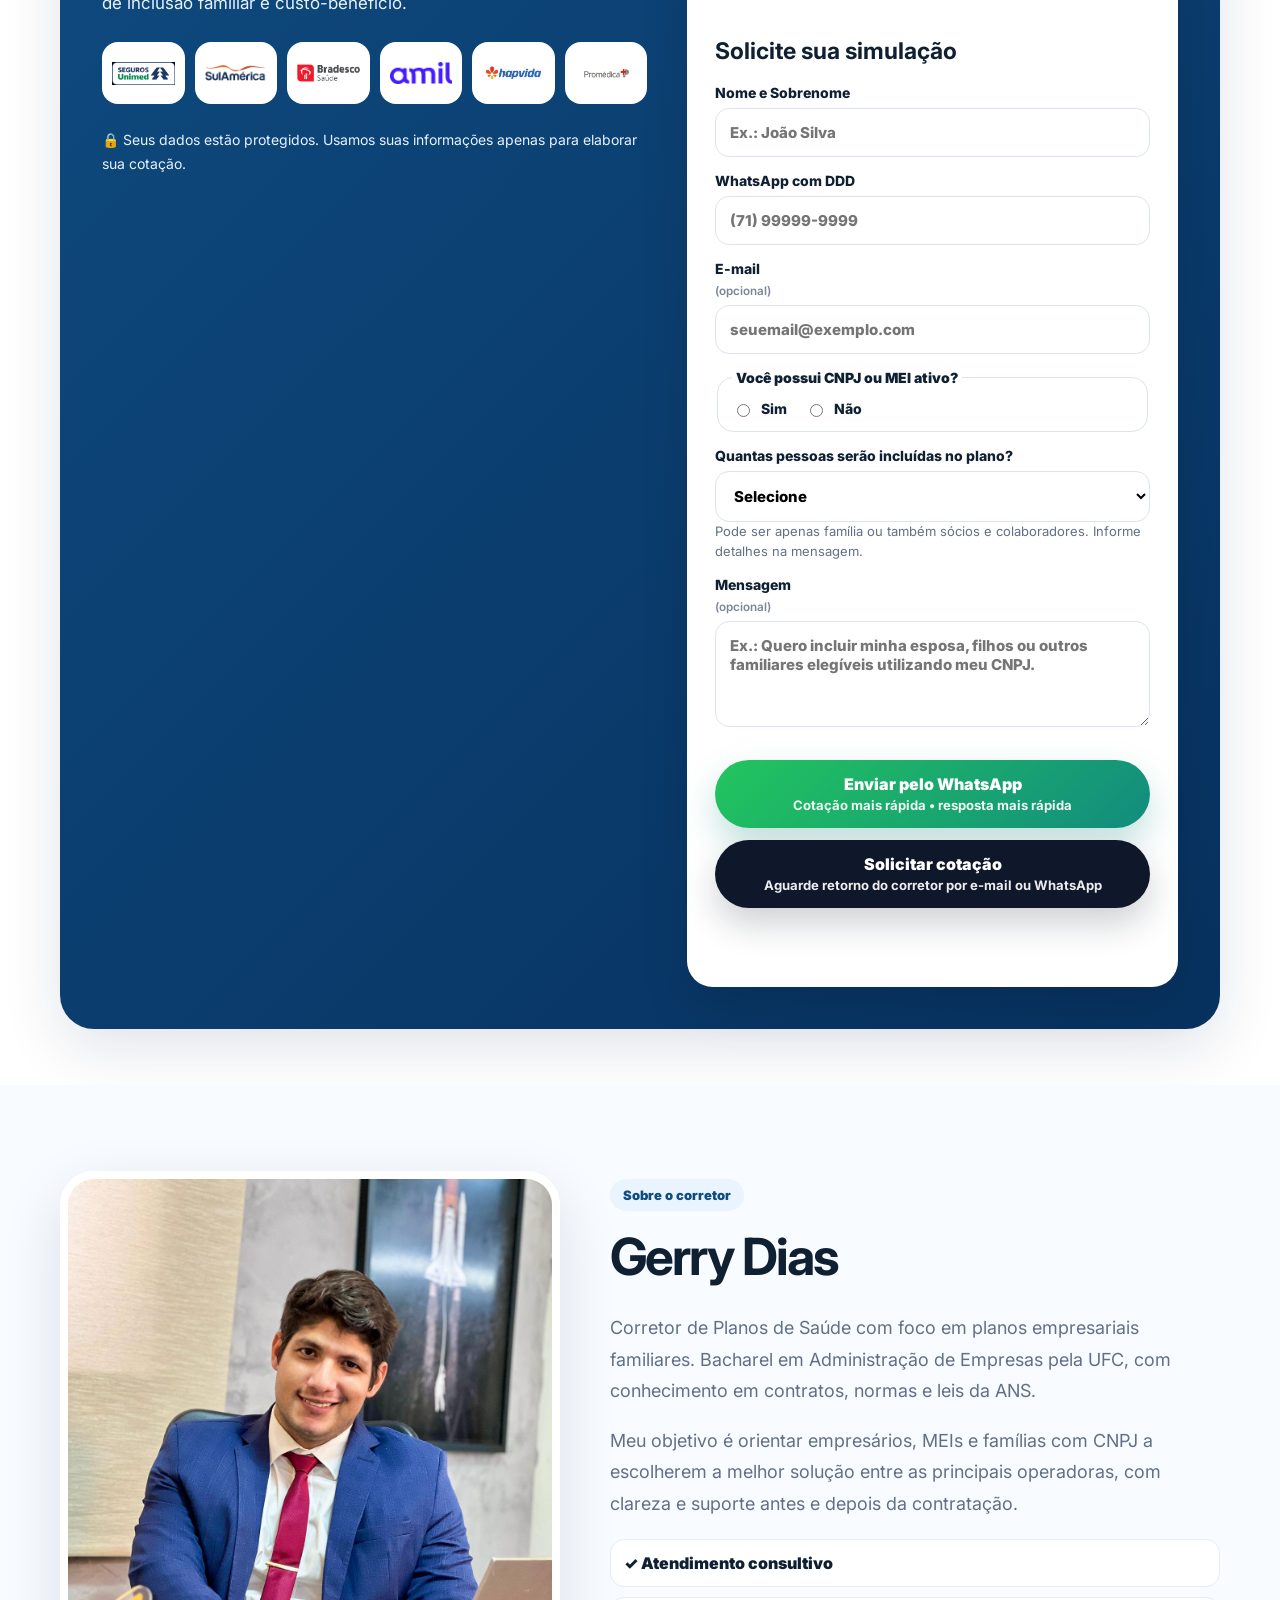
==== commit c19baca5: "Clarify reference pricing and quote validity" ====
--- a/index.html
+++ b/index.html
@@ -333,6 +333,7 @@
 .operator-grid > .promedica-comparison { order: 50; }
 .operator-grid > .hapvida-comparison { order: 60; }
 </style>
+<script src="site-enhancements.js" defer></script>
 </head>
 <body>
 <!-- Google Tag Manager (noscript) -->
@@ -377,8 +378,39 @@
 <section class="operators section-padding" id="operadoras">
 <div class="container">
 <h2 class="tables-heading">TABELAS - VALORES EXCLUSIVOS PARA CNPJ</h2>
-<p class="tables-disclaimer">Valores simulados de acordo com o CNPJ. Para MEI, os valores podem variar conforme o perfil da empresa e a quantidade de pessoas que vão aderir.</p>
+<p class="tables-disclaimer">Os valores exibidos são referenciais e podem variar conforme produto, faixa etária, número de vidas, CNPJ e condições comerciais vigentes. Para MEI, a elegibilidade e a cotação dependem das regras de cada operadora. Confirme os valores e a rede na cotação antes de contratar.</p>
 <div class="operator-grid">
+<article class="bradesco-comparison with-copay operator-anchor" id="tabela-bradesco">
+<div class="bradesco-title"><div><img alt="Bradesco Saúde" src="imagens/bradesco-saude.png"/><h3>Bradesco Saúde com coparticipação</h3><p>Três opções nacionais com coparticipação e limites definidos por utilização.</p><span class="minimum-lives">A partir de 3 pessoas</span></div><span class="bradesco-badge">COM COPARTICIPAÇÃO</span></div>
+<div aria-label="Tabela Bradesco Saúde com coparticipação" class="hapvida-table-wrap" role="region" tabindex="0"><table class="hapvida-table bradesco-table"><thead><tr><th>Faixa etária</th><th>Efetivo<span class="plan-subtitle">Enfermaria · Nacional</span></th><th>Nacional II<span class="plan-subtitle">Enfermaria · Nacional</span></th><th>Nacional III<span class="plan-subtitle">Apartamento · Nacional</span></th></tr></thead><tbody>
+<tr><td>0 a 18 anos</td><td>R$ 337,04</td><td>R$ 495,40</td><td>R$ 518,89</td></tr><tr><td>19 a 23 anos</td><td>R$ 397,70</td><td>R$ 584,58</td><td>R$ 612,29</td></tr><tr><td>24 a 28 anos</td><td>R$ 481,22</td><td>R$ 707,33</td><td>R$ 740,87</td></tr><tr><td>29 a 33 anos</td><td>R$ 577,47</td><td>R$ 848,80</td><td>R$ 889,06</td></tr><tr><td>34 a 38 anos</td><td>R$ 658,31</td><td>R$ 967,62</td><td>R$ 1.013,52</td></tr><tr><td>39 a 43 anos</td><td>R$ 678,06</td><td>R$ 996,65</td><td>R$ 1.043,92</td></tr><tr><td>44 a 48 anos</td><td>R$ 825,58</td><td>R$ 1.213,48</td><td>R$ 1.271,03</td></tr><tr><td>49 a 53 anos</td><td>R$ 971,04</td><td>R$ 1.427,30</td><td>R$ 1.494,99</td></tr><tr><td>54 a 58 anos</td><td>R$ 1.155,54</td><td>R$ 1.698,49</td><td>R$ 1.779,04</td></tr><tr><td>59 anos ou mais</td><td>R$ 2.022,08</td><td>R$ 2.972,18</td><td>R$ 3.113,14</td></tr>
+</tbody></table></div>
+<div class="bradesco-network"><div class="bradesco-plan"><strong>Efetivo</strong><em>Rede nacional</em><span>Hospital São Rafael</span><span>Hospital Português</span><span>Hospital Santo Amaro</span><span>Hospital Aeroporto</span><span>Hospital Agenor Paiva</span></div><div class="bradesco-plan"><strong>Nacional II</strong><em>Inclui Mater Dei e Cardiopulmonar</em><span>Hospital São Rafael</span><span>Hospital Mater Dei</span><span>Hospital Português</span><span>Hospital Santa Izabel</span><span>Hospital Cardiopulmonar</span><span>Hospital Jorge Valente</span></div><div class="bradesco-plan"><strong>Nacional III</strong><em>Inclui Hospital Aliança</em><span>Hospital Aliança</span><span>Hospital São Rafael</span><span>Hospital Mater Dei</span><span>Hospital Português</span><span>Hospital Santa Izabel</span><span>Hospital Cardiopulmonar</span></div></div><a class="hapvida-cta" href="https://wa.me/5571981181395?text=Olá%2C%20Gerry!%20Vi%20a%20tabela%20do%20Bradesco%20Saúde%20com%20coparticipação%20e%20quero%20uma%20cotação." rel="noopener" target="_blank">Solicitar cotação Bradesco Saúde</a>
+</article>
+<article class="bradesco-comparison">
+<div class="bradesco-title"><div><img alt="Bradesco Saúde" src="imagens/bradesco-saude.png"/><h3>Bradesco Saúde sem coparticipação</h3><p>Três opções nacionais sem cobrança adicional por utilização.</p><span class="minimum-lives">A partir de 3 pessoas</span></div><span class="bradesco-badge">SEM COPARTICIPAÇÃO</span></div>
+<div aria-label="Tabela Bradesco Saúde sem coparticipação" class="hapvida-table-wrap" role="region" tabindex="0"><table class="hapvida-table bradesco-table"><thead><tr><th>Faixa etária</th><th>Efetivo<span class="plan-subtitle">Enfermaria · Nacional</span></th><th>Nacional II<span class="plan-subtitle">Enfermaria · Nacional</span></th><th>Nacional III<span class="plan-subtitle">Apartamento · Nacional</span></th></tr></thead><tbody>
+<tr><td>0 a 18 anos</td><td>R$ 461,70</td><td>R$ 660,53</td><td>R$ 691,86</td></tr><tr><td>19 a 23 anos</td><td>R$ 544,80</td><td>R$ 779,43</td><td>R$ 816,39</td></tr><tr><td>24 a 28 anos</td><td>R$ 659,20</td><td>R$ 943,10</td><td>R$ 987,83</td></tr><tr><td>29 a 33 anos</td><td>R$ 791,05</td><td>R$ 1.131,73</td><td>R$ 1.185,41</td></tr><tr><td>34 a 38 anos</td><td>R$ 901,79</td><td>R$ 1.290,16</td><td>R$ 1.351,36</td></tr><tr><td>39 a 43 anos</td><td>R$ 928,84</td><td>R$ 1.328,87</td><td>R$ 1.391,89</td></tr><tr><td>44 a 48 anos</td><td>R$ 1.130,93</td><td>R$ 1.617,98</td><td>R$ 1.694,71</td></tr><tr><td>49 a 53 anos</td><td>R$ 1.330,19</td><td>R$ 1.903,07</td><td>R$ 1.993,32</td></tr><tr><td>54 a 58 anos</td><td>R$ 1.582,93</td><td>R$ 2.264,65</td><td>R$ 2.372,05</td></tr><tr><td>59 anos ou mais</td><td>R$ 2.769,97</td><td>R$ 3.962,91</td><td>R$ 4.150,85</td></tr>
+</tbody></table></div>
+<div class="bradesco-network"><div class="bradesco-plan"><strong>Efetivo</strong><em>Rede nacional</em><span>Hospital São Rafael</span><span>Hospital Português</span><span>Hospital Santo Amaro</span><span>Hospital Aeroporto</span><span>Hospital Agenor Paiva</span></div><div class="bradesco-plan"><strong>Nacional II</strong><em>Inclui Mater Dei e Cardiopulmonar</em><span>Hospital São Rafael</span><span>Hospital Mater Dei</span><span>Hospital Português</span><span>Hospital Santa Izabel</span><span>Hospital Cardiopulmonar</span><span>Hospital Jorge Valente</span></div><div class="bradesco-plan"><strong>Nacional III</strong><em>Inclui Hospital Aliança</em><span>Hospital Aliança</span><span>Hospital São Rafael</span><span>Hospital Mater Dei</span><span>Hospital Português</span><span>Hospital Santa Izabel</span><span>Hospital Cardiopulmonar</span></div></div><a class="hapvida-cta" href="https://wa.me/5571981181395?text=Olá%2C%20Gerry!%20Vi%20a%20tabela%20do%20Bradesco%20Saúde%20sem%20coparticipação%20e%20quero%20uma%20cotação." rel="noopener" target="_blank">Solicitar cotação Bradesco Saúde</a>
+</article>
+<article class="amil-comparison operator-anchor" id="tabela-amil">
+<div class="amil-title"><div><img alt="Amil" src="imagens/amil.png"/><h3>Amil sem coparticipação</h3><p>Consultas, exames, procedimentos e internações sem coparticipação. Coparticipação cobrada apenas em terapias.</p><span class="minimum-lives">A partir de 2 vidas</span></div><span class="amil-badge">SEM COPARTICIPAÇÃO</span></div>
+<div aria-label="Tabela Amil sem coparticipação, com cobrança apenas em terapias" class="hapvida-table-wrap" role="region" tabindex="0"><table class="hapvida-table amil-table"><thead><tr><th>Faixa etária</th><th>Prata<span class="plan-subtitle">Enfermaria · Nacional</span></th><th>Ouro<span class="plan-subtitle">Enfermaria · Nacional</span></th><th>Platinum R1<span class="plan-subtitle">Apartamento · Nacional</span></th><th>S380<span class="plan-subtitle">Enfermaria · Nacional</span></th><th>S750 R1<span class="plan-subtitle">Apartamento · Nacional</span></th></tr></thead><tbody>
+<tr><td>0 a 18 anos</td><td>R$ 377,58</td><td>R$ 416,57</td><td>R$ 515,17</td><td>R$ 445,07</td><td>R$ 589,04</td></tr><tr><td>19 a 23 anos</td><td>R$ 441,77</td><td>R$ 487,38</td><td>R$ 602,75</td><td>R$ 520,73</td><td>R$ 689,18</td></tr><tr><td>24 a 28 anos</td><td>R$ 538,96</td><td>R$ 594,61</td><td>R$ 735,36</td><td>R$ 635,30</td><td>R$ 840,79</td></tr><tr><td>29 a 33 anos</td><td>R$ 646,75</td><td>R$ 713,53</td><td>R$ 882,43</td><td>R$ 762,36</td><td>R$ 1.008,95</td></tr><tr><td>34 a 38 anos</td><td>R$ 679,08</td><td>R$ 749,21</td><td>R$ 926,56</td><td>R$ 800,48</td><td>R$ 1.059,40</td></tr><tr><td>39 a 43 anos</td><td>R$ 746,99</td><td>R$ 824,13</td><td>R$ 1.019,22</td><td>R$ 880,52</td><td>R$ 1.165,34</td></tr><tr><td>44 a 48 anos</td><td>R$ 933,74</td><td>R$ 1.030,16</td><td>R$ 1.274,02</td><td>R$ 1.100,66</td><td>R$ 1.456,68</td></tr><tr><td>49 a 53 anos</td><td>R$ 1.027,11</td><td>R$ 1.133,18</td><td>R$ 1.401,43</td><td>R$ 1.210,73</td><td>R$ 1.602,35</td></tr><tr><td>54 a 58 anos</td><td>R$ 1.283,89</td><td>R$ 1.416,47</td><td>R$ 1.751,79</td><td>R$ 1.513,41</td><td>R$ 2.002,94</td></tr><tr><td>59 anos ou mais</td><td>R$ 2.246,82</td><td>R$ 2.478,83</td><td>R$ 3.065,63</td><td>R$ 2.648,47</td><td>R$ 3.505,14</td></tr>
+</tbody></table></div>
+<div class="therapy-note"><strong>Coparticipação parcial TP</strong>Coparticipação cobrada apenas em terapias. Consultas, pronto-socorro, exames, procedimentos e internações não possuem cobrança de coparticipação.</div>
+<div class="amil-network"><div class="amil-plan"><strong>Prata</strong><em>Hospitais selecionados</em><span>Hospital Mater Dei</span><span>Hospital Santa Izabel</span><span>Hospital Jorge Valente</span><span>Hospital da Bahia</span><span>Hospital Santo Amaro</span></div><div class="amil-plan"><strong>Ouro</strong><em>Hospitais selecionados</em><span>Hospital Mater Dei</span><span>Hospital Português</span><span>Hospital Santa Izabel</span><span>Hospital Jorge Valente</span><span>Hospital da Bahia</span></div><div class="amil-plan"><strong>Platinum R1</strong><em>Hospitais selecionados</em><span>Hospital Mater Dei</span><span>Hospital Português</span><span>Hospital Santa Izabel</span><span>Hospital Jorge Valente</span><span>Hospital da Bahia</span></div><div class="amil-plan"><strong>S380</strong><em>Hospitais selecionados</em><span>Hospital Mater Dei</span><span>Hospital Santa Izabel</span><span>Hospital Jorge Valente</span><span>Hospital da Bahia</span><span>Hospital Aeroporto - Lauro de Freitas</span></div><div class="amil-plan"><strong>S750 R1</strong><em>Hospitais selecionados</em><span>Hospital Aliança</span><span>Hospital São Rafael</span><span>Hospital Mater Dei</span><span>Hospital Português</span><span>Hospital Cardiopulmonar</span></div></div>
+<div class="platinum-highlight"><strong>⭐ Platinum R1: Hospital Sírio-Libanês em São Paulo</strong><span>O plano Platinum R1 possui cobertura no Hospital Sírio-Libanês, em São Paulo, conforme a rede contratual e as regras de atendimento do produto.</span></div><a class="hapvida-cta" href="https://wa.me/5571981181395?text=Olá%2C%20Gerry!%20Vi%20a%20tabela%20da%20Amil%20sem%20coparticipação%20e%20quero%20uma%20cotação." rel="noopener" target="_blank">Solicitar cotação Amil</a>
+</article>
+<article class="amil-comparison with-copay">
+<div class="amil-title"><div><img alt="Amil" src="imagens/amil.png"/><h3>Amil com coparticipação</h3><p>Cinco opções nacionais com mensalidades reduzidas e limites por utilização.</p><span class="minimum-lives">A partir de 2 vidas</span></div><span class="amil-badge">COM COPARTICIPAÇÃO</span></div>
+<div aria-label="Tabela Amil com coparticipação" class="hapvida-table-wrap" role="region" tabindex="0"><table class="hapvida-table amil-table"><thead><tr><th>Faixa etária</th><th>Prata<span class="plan-subtitle">Apartamento · Nacional</span></th><th>Ouro<span class="plan-subtitle">Enfermaria · Parcial terapias</span></th><th>Platinum R1<span class="plan-subtitle">Apartamento · Nacional</span></th><th>S380<span class="plan-subtitle">Enfermaria · Nacional</span></th><th>S750 R1<span class="plan-subtitle">Apartamento · Nacional</span></th></tr></thead><tbody>
+<tr><td>0 a 18 anos</td><td>R$ 314,33</td><td>R$ 416,57</td><td>R$ 386,39</td><td>R$ 333,81</td><td>R$ 441,79</td></tr><tr><td>19 a 23 anos</td><td>R$ 367,76</td><td>R$ 487,38</td><td>R$ 452,07</td><td>R$ 390,56</td><td>R$ 516,90</td></tr><tr><td>24 a 28 anos</td><td>R$ 448,67</td><td>R$ 594,61</td><td>R$ 551,54</td><td>R$ 476,48</td><td>R$ 630,62</td></tr><tr><td>29 a 33 anos</td><td>R$ 538,41</td><td>R$ 713,53</td><td>R$ 661,84</td><td>R$ 571,78</td><td>R$ 756,74</td></tr><tr><td>34 a 38 anos</td><td>R$ 565,33</td><td>R$ 749,21</td><td>R$ 694,94</td><td>R$ 600,36</td><td>R$ 794,58</td></tr><tr><td>39 a 43 anos</td><td>R$ 621,86</td><td>R$ 824,13</td><td>R$ 764,43</td><td>R$ 660,40</td><td>R$ 874,04</td></tr><tr><td>44 a 48 anos</td><td>R$ 777,33</td><td>R$ 1.030,16</td><td>R$ 955,54</td><td>R$ 825,50</td><td>R$ 1.092,56</td></tr><tr><td>49 a 53 anos</td><td>R$ 855,07</td><td>R$ 1.133,18</td><td>R$ 1.051,09</td><td>R$ 908,04</td><td>R$ 1.201,81</td></tr><tr><td>54 a 58 anos</td><td>R$ 1.068,84</td><td>R$ 1.416,47</td><td>R$ 1.313,87</td><td>R$ 1.135,06</td><td>R$ 1.502,26</td></tr><tr><td>59 anos ou mais</td><td>R$ 1.870,46</td><td>R$ 2.478,83</td><td>R$ 2.299,27</td><td>R$ 1.986,36</td><td>R$ 2.628,96</td></tr>
+</tbody></table></div>
+<div class="amil-network"><div class="amil-plan"><strong>Prata</strong><em>Hospitais selecionados</em><span>Hospital Mater Dei</span><span>Hospital Santa Izabel</span><span>Hospital Jorge Valente</span><span>Hospital da Bahia</span><span>Hospital Santo Amaro</span></div><div class="amil-plan"><strong>Ouro</strong><em>Hospitais selecionados</em><span>Hospital Mater Dei</span><span>Hospital Português</span><span>Hospital Santa Izabel</span><span>Hospital Jorge Valente</span><span>Hospital da Bahia</span></div><div class="amil-plan"><strong>Platinum R1</strong><em>Hospitais selecionados</em><span>Hospital Mater Dei</span><span>Hospital Português</span><span>Hospital Santa Izabel</span><span>Hospital Jorge Valente</span><span>Hospital da Bahia</span></div><div class="amil-plan"><strong>S380</strong><em>Hospitais selecionados</em><span>Hospital Mater Dei</span><span>Hospital Santa Izabel</span><span>Hospital Jorge Valente</span><span>Hospital da Bahia</span><span>Hospital Aeroporto - Lauro de Freitas</span></div><div class="amil-plan"><strong>S750 R1</strong><em>Hospitais selecionados</em><span>Hospital Aliança</span><span>Hospital São Rafael</span><span>Hospital Mater Dei</span><span>Hospital Português</span><span>Hospital Cardiopulmonar</span></div></div>
+<div class="platinum-highlight"><strong>⭐ Platinum R1: Hospital Sírio-Libanês em São Paulo</strong><span>O plano Platinum R1 possui cobertura no Hospital Sírio-Libanês, em São Paulo, conforme a rede contratual e as regras de atendimento do produto.</span></div><a class="hapvida-cta" href="https://wa.me/5571981181395?text=Olá%2C%20Gerry!%20Vi%20a%20tabela%20da%20Amil%20com%20coparticipação%20e%20quero%20uma%20cotação." rel="noopener" target="_blank">Solicitar cotação Amil</a>
+</article>
 <article class="sulamerica-comparison with-copay operator-anchor" id="tabela-sulamerica">
 <div class="sulamerica-title"><div><img alt="SulAmérica" src="imagens/sulamerica.png"/><h3>SulAmérica com coparticipação</h3><p>Quatro níveis de cobertura, do atendimento estadual à rede nacional premium.</p><span class="minimum-lives">A partir de 3 pessoas</span></div><span class="sulamerica-badge">COM COPARTICIPAÇÃO</span></div>
 <div aria-label="Tabela SulAmérica com coparticipação" class="hapvida-table-wrap" role="region" tabindex="0"><table class="hapvida-table sulamerica-table"><thead><tr><th>Faixa etária</th><th>Direto Salvador<span class="plan-subtitle">Enfermaria · Estadual</span></th><th>Direto Nacional<span class="plan-subtitle">Enfermaria · Nacional</span></th><th>Clássico 100<span class="plan-subtitle">Enfermaria · Nacional</span></th><th>Especial 100<span class="plan-subtitle">Apartamento · Nacional</span></th></tr></thead><tbody>
@@ -395,19 +427,20 @@
 <div class="sulamerica-network"><div class="sulamerica-plan"><strong>Direto Salvador</strong><em>Rede estadual</em><span>Hospital Português</span><span>Hospital Santa Izabel</span><span>Hospital Aeroporto</span><span>Hospital Agenor Paiva</span><span>Hospital Prohope</span></div><div class="sulamerica-plan"><strong>Direto Nacional</strong><em>Rede nacional</em><span>Hospital Português</span><span>Hospital Santa Izabel</span><span>Hospital Jorge Valente</span><span>Hospital da Bahia</span><span>Hospital Aeroporto</span></div><div class="sulamerica-plan"><strong>Clássico 100</strong><em>Inclui São Rafael</em><span>Hospital São Rafael</span><span>Hospital Português</span><span>Hospital Santa Izabel</span><span>Hospital Cardiopulmonar</span><span>Hospital Jorge Valente</span></div><div class="sulamerica-plan"><strong>Especial 100</strong><em>Inclui Aliança e São Rafael</em><span>Hospital Aliança</span><span>Hospital São Rafael</span><span>Hospital Português</span><span>Hospital Santa Izabel</span><span>Hospital Cardiopulmonar</span></div></div>
 <a class="hapvida-cta" href="https://wa.me/5571981181395?text=Olá%2C%20Gerry!%20Vi%20a%20tabela%20da%20SulAmérica%20sem%20coparticipação%20e%20quero%20uma%20cotação." rel="noopener" target="_blank">Solicitar cotação SulAmérica</a>
 </article>
-<article class="bradesco-comparison with-copay operator-anchor" id="tabela-bradesco">
-<div class="bradesco-title"><div><img alt="Bradesco Saúde" src="imagens/bradesco-saude.png"/><h3>Bradesco Saúde com coparticipação</h3><p>Três opções nacionais com coparticipação e limites definidos por utilização.</p><span class="minimum-lives">A partir de 3 pessoas</span></div><span class="bradesco-badge">COM COPARTICIPAÇÃO</span></div>
-<div aria-label="Tabela Bradesco Saúde com coparticipação" class="hapvida-table-wrap" role="region" tabindex="0"><table class="hapvida-table bradesco-table"><thead><tr><th>Faixa etária</th><th>Efetivo<span class="plan-subtitle">Enfermaria · Nacional</span></th><th>Nacional II<span class="plan-subtitle">Enfermaria · Nacional</span></th><th>Nacional III<span class="plan-subtitle">Apartamento · Nacional</span></th></tr></thead><tbody>
-<tr><td>0 a 18 anos</td><td>R$ 337,04</td><td>R$ 495,40</td><td>R$ 518,89</td></tr><tr><td>19 a 23 anos</td><td>R$ 397,70</td><td>R$ 584,58</td><td>R$ 612,29</td></tr><tr><td>24 a 28 anos</td><td>R$ 481,22</td><td>R$ 707,33</td><td>R$ 740,87</td></tr><tr><td>29 a 33 anos</td><td>R$ 577,47</td><td>R$ 848,80</td><td>R$ 889,06</td></tr><tr><td>34 a 38 anos</td><td>R$ 658,31</td><td>R$ 967,62</td><td>R$ 1.013,52</td></tr><tr><td>39 a 43 anos</td><td>R$ 678,06</td><td>R$ 996,65</td><td>R$ 1.043,92</td></tr><tr><td>44 a 48 anos</td><td>R$ 825,58</td><td>R$ 1.213,48</td><td>R$ 1.271,03</td></tr><tr><td>49 a 53 anos</td><td>R$ 971,04</td><td>R$ 1.427,30</td><td>R$ 1.494,99</td></tr><tr><td>54 a 58 anos</td><td>R$ 1.155,54</td><td>R$ 1.698,49</td><td>R$ 1.779,04</td></tr><tr><td>59 anos ou mais</td><td>R$ 2.022,08</td><td>R$ 2.972,18</td><td>R$ 3.113,14</td></tr>
-</tbody></table></div>
-<div class="bradesco-network"><div class="bradesco-plan"><strong>Efetivo</strong><em>Rede nacional</em><span>Hospital São Rafael</span><span>Hospital Português</span><span>Hospital Santo Amaro</span><span>Hospital Aeroporto</span><span>Hospital Agenor Paiva</span></div><div class="bradesco-plan"><strong>Nacional II</strong><em>Inclui Mater Dei e Cardiopulmonar</em><span>Hospital São Rafael</span><span>Hospital Mater Dei</span><span>Hospital Português</span><span>Hospital Santa Izabel</span><span>Hospital Cardiopulmonar</span><span>Hospital Jorge Valente</span></div><div class="bradesco-plan"><strong>Nacional III</strong><em>Inclui Hospital Aliança</em><span>Hospital Aliança</span><span>Hospital São Rafael</span><span>Hospital Mater Dei</span><span>Hospital Português</span><span>Hospital Santa Izabel</span><span>Hospital Cardiopulmonar</span></div></div><a class="hapvida-cta" href="https://wa.me/5571981181395?text=Olá%2C%20Gerry!%20Vi%20a%20tabela%20do%20Bradesco%20Saúde%20com%20coparticipação%20e%20quero%20uma%20cotação." rel="noopener" target="_blank">Solicitar cotação Bradesco Saúde</a>
-</article>
-<article class="bradesco-comparison">
-<div class="bradesco-title"><div><img alt="Bradesco Saúde" src="imagens/bradesco-saude.png"/><h3>Bradesco Saúde sem coparticipação</h3><p>Três opções nacionais sem cobrança adicional por utilização.</p><span class="minimum-lives">A partir de 3 pessoas</span></div><span class="bradesco-badge">SEM COPARTICIPAÇÃO</span></div>
-<div aria-label="Tabela Bradesco Saúde sem coparticipação" class="hapvida-table-wrap" role="region" tabindex="0"><table class="hapvida-table bradesco-table"><thead><tr><th>Faixa etária</th><th>Efetivo<span class="plan-subtitle">Enfermaria · Nacional</span></th><th>Nacional II<span class="plan-subtitle">Enfermaria · Nacional</span></th><th>Nacional III<span class="plan-subtitle">Apartamento · Nacional</span></th></tr></thead><tbody>
-<tr><td>0 a 18 anos</td><td>R$ 461,70</td><td>R$ 660,53</td><td>R$ 691,86</td></tr><tr><td>19 a 23 anos</td><td>R$ 544,80</td><td>R$ 779,43</td><td>R$ 816,39</td></tr><tr><td>24 a 28 anos</td><td>R$ 659,20</td><td>R$ 943,10</td><td>R$ 987,83</td></tr><tr><td>29 a 33 anos</td><td>R$ 791,05</td><td>R$ 1.131,73</td><td>R$ 1.185,41</td></tr><tr><td>34 a 38 anos</td><td>R$ 901,79</td><td>R$ 1.290,16</td><td>R$ 1.351,36</td></tr><tr><td>39 a 43 anos</td><td>R$ 928,84</td><td>R$ 1.328,87</td><td>R$ 1.391,89</td></tr><tr><td>44 a 48 anos</td><td>R$ 1.130,93</td><td>R$ 1.617,98</td><td>R$ 1.694,71</td></tr><tr><td>49 a 53 anos</td><td>R$ 1.330,19</td><td>R$ 1.903,07</td><td>R$ 1.993,32</td></tr><tr><td>54 a 58 anos</td><td>R$ 1.582,93</td><td>R$ 2.264,65</td><td>R$ 2.372,05</td></tr><tr><td>59 anos ou mais</td><td>R$ 2.769,97</td><td>R$ 3.962,91</td><td>R$ 4.150,85</td></tr>
-</tbody></table></div>
-<div class="bradesco-network"><div class="bradesco-plan"><strong>Efetivo</strong><em>Rede nacional</em><span>Hospital São Rafael</span><span>Hospital Português</span><span>Hospital Santo Amaro</span><span>Hospital Aeroporto</span><span>Hospital Agenor Paiva</span></div><div class="bradesco-plan"><strong>Nacional II</strong><em>Inclui Mater Dei e Cardiopulmonar</em><span>Hospital São Rafael</span><span>Hospital Mater Dei</span><span>Hospital Português</span><span>Hospital Santa Izabel</span><span>Hospital Cardiopulmonar</span><span>Hospital Jorge Valente</span></div><div class="bradesco-plan"><strong>Nacional III</strong><em>Inclui Hospital Aliança</em><span>Hospital Aliança</span><span>Hospital São Rafael</span><span>Hospital Mater Dei</span><span>Hospital Português</span><span>Hospital Santa Izabel</span><span>Hospital Cardiopulmonar</span></div></div><a class="hapvida-cta" href="https://wa.me/5571981181395?text=Olá%2C%20Gerry!%20Vi%20a%20tabela%20do%20Bradesco%20Saúde%20sem%20coparticipação%20e%20quero%20uma%20cotação." rel="noopener" target="_blank">Solicitar cotação Bradesco Saúde</a>
+<article class="unimed-comparison operator-anchor" id="tabela-unimed">
+<div class="unimed-title"><div><img alt="Seguros Unimed" src="imagens/unimed.png"/><h3>Seguros Unimed sem coparticipação</h3><p>Quatro níveis de cobertura, sem cobrança adicional por utilização.</p><span class="minimum-lives">A partir de 2 vidas</span></div><span class="unimed-badge">SEM COPARTICIPAÇÃO</span></div>
+<div aria-label="Tabela Seguros Unimed sem coparticipação" class="hapvida-table-wrap" role="region" tabindex="0"><table class="hapvida-table unimed-table"><thead><tr><th>Faixa etária</th><th>Essencial I<span class="plan-subtitle">Enfermaria · Regional</span></th><th>Compacto<span class="plan-subtitle">Enfermaria · Nacional</span></th><th>Completo<span class="plan-subtitle">Apartamento · Nacional</span></th><th>Superior<span class="plan-subtitle">Apartamento · Nacional</span></th></tr></thead><tbody>
+<tr><td>0 a 18 anos</td><td>R$ 321,24</td><td>R$ 357,23</td><td>R$ 466,75</td><td>R$ 516,45</td></tr><tr><td>19 a 23 anos</td><td>R$ 393,20</td><td>R$ 437,24</td><td>R$ 571,30</td><td>R$ 632,13</td></tr><tr><td>24 a 28 anos</td><td>R$ 492,33</td><td>R$ 547,48</td><td>R$ 715,34</td><td>R$ 791,51</td></tr><tr><td>29 a 33 anos</td><td>R$ 544,05</td><td>R$ 605,00</td><td>R$ 790,49</td><td>R$ 874,65</td></tr><tr><td>34 a 38 anos</td><td>R$ 579,48</td><td>R$ 644,40</td><td>R$ 841,97</td><td>R$ 931,62</td></tr><tr><td>39 a 43 anos</td><td>R$ 672,19</td><td>R$ 747,49</td><td>R$ 976,67</td><td>R$ 1.080,67</td></tr><tr><td>44 a 48 anos</td><td>R$ 803,55</td><td>R$ 893,56</td><td>R$ 1.167,53</td><td>R$ 1.291,84</td></tr><tr><td>49 a 53 anos</td><td>R$ 963,72</td><td>R$ 1.071,68</td><td>R$ 1.400,25</td><td>R$ 1.549,34</td></tr><tr><td>54 a 58 anos</td><td>R$ 1.144,16</td><td>R$ 1.272,33</td><td>R$ 1.662,42</td><td>R$ 1.839,43</td></tr><tr><td>59 anos ou mais</td><td>R$ 1.927,44</td><td>R$ 2.143,35</td><td>R$ 2.800,49</td><td>R$ 3.098,68</td></tr>
+</tbody></table></div>
+<div class="unimed-network"><div class="unimed-plan-network"><strong>Essencial I</strong><em>Rede regional</em><span>Hospital Jorge Valente</span><span>HBA - Hospital da Bahia</span><span>Hospital Agenor Paiva</span><span>Hospital da Cidade</span><span>Hospital Prohope</span><span>Hospital Santa Helena</span></div><div class="unimed-plan-network"><strong>Compacto</strong><em>Rede nacional</em><span>Hospital Mater Dei</span><span>Hospital Português</span><span>Hospital Santa Izabel</span><span>Hospital Jorge Valente</span><span>Hospital Aeroporto</span><span>Hospital Unimed Feira</span></div><div class="unimed-plan-network"><strong>Completo</strong><em>Inclui Hospital São Rafael</em><span>Hospital São Rafael</span><span>Hospital Mater Dei</span><span>Hospital Português</span><span>Hospital Santa Izabel</span><span>Hospital Aeroporto</span><span>Hospital Emec</span></div><div class="unimed-plan-network"><strong>Superior</strong><em>Inclui Aliança e São Rafael</em><span>Hospital Aliança</span><span>Hospital São Rafael</span><span>Hospital Mater Dei</span><span>Hospital Português</span><span>Hospital Santa Izabel</span><span>Hospital Aeroporto</span></div></div><a class="hapvida-cta" href="https://wa.me/5571981181395?text=Olá%2C%20Gerry!%20Vi%20a%20tabela%20da%20Seguros%20Unimed%20sem%20coparticipação%20e%20quero%20uma%20cotação." rel="noopener" target="_blank">Solicitar cotação Seguros Unimed</a>
+</article>
+<article class="unimed-comparison with-copay">
+<div class="unimed-title"><div><img alt="Seguros Unimed" src="imagens/unimed.png"/><h3>Seguros Unimed com coparticipação</h3><p>Mensalidades menores, com coparticipação limitada por utilização.</p><span class="minimum-lives">A partir de 2 vidas</span></div><span class="unimed-badge">COM COPARTICIPAÇÃO</span></div>
+<div aria-label="Tabela Seguros Unimed com coparticipação" class="hapvida-table-wrap" role="region" tabindex="0"><table class="hapvida-table unimed-table"><thead><tr><th>Faixa etária</th><th>Essencial III<span class="plan-subtitle">Enfermaria · Regional</span></th><th>Compacto<span class="plan-subtitle">Enfermaria · Nacional</span></th><th>Completo<span class="plan-subtitle">Apartamento · Nacional</span></th><th>Superior<span class="plan-subtitle">Apartamento · Nacional</span></th></tr></thead><tbody>
+<tr><td>0 a 18 anos</td><td>R$ 188,73</td><td>R$ 251,92</td><td>R$ 330,24</td><td>R$ 395,47</td></tr><tr><td>19 a 23 anos</td><td>R$ 231,00</td><td>R$ 308,35</td><td>R$ 404,21</td><td>R$ 484,06</td></tr><tr><td>24 a 28 anos</td><td>R$ 289,24</td><td>R$ 386,09</td><td>R$ 506,12</td><td>R$ 606,10</td></tr><tr><td>29 a 33 anos</td><td>R$ 319,63</td><td>R$ 426,65</td><td>R$ 559,29</td><td>R$ 669,77</td></tr><tr><td>34 a 38 anos</td><td>R$ 340,45</td><td>R$ 454,43</td><td>R$ 595,71</td><td>R$ 713,39</td></tr><tr><td>39 a 43 anos</td><td>R$ 394,92</td><td>R$ 527,14</td><td>R$ 691,02</td><td>R$ 827,53</td></tr><tr><td>44 a 48 anos</td><td>R$ 472,09</td><td>R$ 630,14</td><td>R$ 826,05</td><td>R$ 989,24</td></tr><tr><td>49 a 53 anos</td><td>R$ 566,18</td><td>R$ 755,75</td><td>R$ 990,71</td><td>R$ 1.186,42</td></tr><tr><td>54 a 58 anos</td><td>R$ 672,19</td><td>R$ 897,25</td><td>R$ 1.176,20</td><td>R$ 1.408,56</td></tr><tr><td>59 anos ou mais</td><td>R$ 1.132,37</td><td>R$ 1.511,50</td><td>R$ 1.981,42</td><td>R$ 2.372,84</td></tr>
+</tbody></table></div>
+<p class="tables-disclaimer">Valores por faixa etária da tabela Salvador Comp. 05 a 29 vidas. Preços sujeitos à confirmação na cotação atualizada e às regras vigentes da operadora.</p>
+<div class="unimed-network"><div class="unimed-plan-network"><strong>Essencial III</strong><em>Rede regional</em><span>Hospital Jorge Valente</span><span>HBA - Hospital da Bahia</span><span>Hospital Agenor Paiva</span><span>Hospital da Cidade</span><span>Hospital Prohope</span><span>Hospital Santa Helena</span></div><div class="unimed-plan-network"><strong>Compacto</strong><em>Rede nacional</em><span>Hospital Mater Dei</span><span>Hospital Português</span><span>Hospital Santa Izabel</span><span>Hospital Jorge Valente</span><span>Hospital Aeroporto</span><span>Hospital Unimed Feira</span></div><div class="unimed-plan-network"><strong>Completo</strong><em>Inclui Hospital São Rafael</em><span>Hospital São Rafael</span><span>Hospital Mater Dei</span><span>Hospital Português</span><span>Hospital Santa Izabel</span><span>Hospital Aeroporto</span><span>Hospital Emec</span></div><div class="unimed-plan-network"><strong>Superior</strong><em>Inclui Aliança e São Rafael</em><span>Hospital Aliança</span><span>Hospital São Rafael</span><span>Hospital Mater Dei</span><span>Hospital Português</span><span>Hospital Santa Izabel</span><span>Hospital Aeroporto</span></div></div><a class="hapvida-cta" href="https://wa.me/5571981181395?text=Olá%2C%20Gerry!%20Vi%20a%20tabela%20da%20Seguros%20Unimed%20com%20coparticipação%20e%20quero%20uma%20cotação." rel="noopener" target="_blank">Solicitar cotação Seguros Unimed</a>
 </article>
 <article class="promedica-comparison operator-anchor" id="tabela-promedica">
 <div class="promedica-title"><div><img alt="Promédica" src="imagens/promedica.jpg"/><h3>Promédica com coparticipação</h3><p>Três opções regionais para Salvador, com enfermaria ou apartamento.</p><span class="minimum-lives">A partir de 2 vidas</span></div><span class="promedica-badge">COM COPARTICIPAÇÃO</span></div>
@@ -415,38 +448,6 @@
 <tr><td>0 a 18 anos</td><td>R$ 282,97</td><td>R$ 290,89</td><td>R$ 353,05</td></tr><tr><td>19 a 23 anos</td><td>R$ 328,25</td><td>R$ 337,44</td><td>R$ 409,54</td></tr><tr><td>24 a 28 anos</td><td>R$ 387,34</td><td>R$ 398,18</td><td>R$ 483,26</td></tr><tr><td>29 a 33 anos</td><td>R$ 464,80</td><td>R$ 477,82</td><td>R$ 579,91</td></tr><tr><td>34 a 38 anos</td><td>R$ 548,46</td><td>R$ 563,82</td><td>R$ 684,30</td></tr><tr><td>39 a 43 anos</td><td>R$ 619,76</td><td>R$ 637,12</td><td>R$ 773,26</td></tr><tr><td>44 a 48 anos</td><td>R$ 743,71</td><td>R$ 764,54</td><td>R$ 927,90</td></tr><tr><td>49 a 53 anos</td><td>R$ 873,86</td><td>R$ 898,33</td><td>R$ 1.090,28</td></tr><tr><td>54 a 58 anos</td><td>R$ 1.136,03</td><td>R$ 1.167,84</td><td>R$ 1.417,37</td></tr><tr><td>59 anos ou mais</td><td>R$ 1.692,67</td><td>R$ 1.740,08</td><td>R$ 2.111,88</td></tr>
 </tbody></table></div>
 <div class="promedica-network"><div class="promedica-plan"><strong>Preferencial</strong><em>Enfermaria · Salvador</em><span>Hospital Jorge Valente</span><span>Centro Pediátrico HJV</span><span>HJV Day Hospital</span><span>Hospital Bom Viver</span><span>Hospital da Cidade</span></div><div class="promedica-plan"><strong>Promix</strong><em>Enfermaria · Grupo de municípios</em><span>Hospital Jorge Valente</span><span>Centro Pediátrico HJV</span><span>HJV Day Hospital</span><span>Hospital Bom Viver</span><span>Hospital da Cidade</span></div><div class="promedica-plan"><strong>Class 10</strong><em>Apartamento · Grupo de municípios</em><span>Hospital Jorge Valente</span><span>Centro Pediátrico HJV</span><span>HJV Day Hospital</span><span>Hospital Bom Viver</span><span>Hospital da Cidade</span></div></div><a class="hapvida-cta" href="https://wa.me/5571981181395?text=Olá%2C%20Gerry!%20Vi%20a%20tabela%20da%20Promédica%20no%20site%20e%20quero%20uma%20cotação." rel="noopener" target="_blank">Solicitar cotação Promédica</a>
-</article>
-<article class="amil-comparison operator-anchor" id="tabela-amil">
-<div class="amil-title"><div><img alt="Amil" src="imagens/amil.png"/><h3>Amil sem coparticipação</h3><p>Consultas, exames, procedimentos e internações sem coparticipação. Coparticipação cobrada apenas em terapias.</p><span class="minimum-lives">A partir de 2 vidas</span></div><span class="amil-badge">SEM COPARTICIPAÇÃO</span></div>
-<div aria-label="Tabela Amil sem coparticipação, com cobrança apenas em terapias" class="hapvida-table-wrap" role="region" tabindex="0"><table class="hapvida-table amil-table"><thead><tr><th>Faixa etária</th><th>Prata<span class="plan-subtitle">Enfermaria · Nacional</span></th><th>Ouro<span class="plan-subtitle">Enfermaria · Nacional</span></th><th>Platinum R1<span class="plan-subtitle">Apartamento · Nacional</span></th><th>S380<span class="plan-subtitle">Enfermaria · Nacional</span></th><th>S750 R1<span class="plan-subtitle">Apartamento · Nacional</span></th></tr></thead><tbody>
-<tr><td>0 a 18 anos</td><td>R$ 377,58</td><td>R$ 416,57</td><td>R$ 515,17</td><td>R$ 445,07</td><td>R$ 589,04</td></tr><tr><td>19 a 23 anos</td><td>R$ 441,77</td><td>R$ 487,38</td><td>R$ 602,75</td><td>R$ 520,73</td><td>R$ 689,18</td></tr><tr><td>24 a 28 anos</td><td>R$ 538,96</td><td>R$ 594,61</td><td>R$ 735,36</td><td>R$ 635,30</td><td>R$ 840,79</td></tr><tr><td>29 a 33 anos</td><td>R$ 646,75</td><td>R$ 713,53</td><td>R$ 882,43</td><td>R$ 762,36</td><td>R$ 1.008,95</td></tr><tr><td>34 a 38 anos</td><td>R$ 679,08</td><td>R$ 749,21</td><td>R$ 926,56</td><td>R$ 800,48</td><td>R$ 1.059,40</td></tr><tr><td>39 a 43 anos</td><td>R$ 746,99</td><td>R$ 824,13</td><td>R$ 1.019,22</td><td>R$ 880,52</td><td>R$ 1.165,34</td></tr><tr><td>44 a 48 anos</td><td>R$ 933,74</td><td>R$ 1.030,16</td><td>R$ 1.274,02</td><td>R$ 1.100,66</td><td>R$ 1.456,68</td></tr><tr><td>49 a 53 anos</td><td>R$ 1.027,11</td><td>R$ 1.133,18</td><td>R$ 1.401,43</td><td>R$ 1.210,73</td><td>R$ 1.602,35</td></tr><tr><td>54 a 58 anos</td><td>R$ 1.283,89</td><td>R$ 1.416,47</td><td>R$ 1.751,79</td><td>R$ 1.513,41</td><td>R$ 2.002,94</td></tr><tr><td>59 anos ou mais</td><td>R$ 2.246,82</td><td>R$ 2.478,83</td><td>R$ 3.065,63</td><td>R$ 2.648,47</td><td>R$ 3.505,14</td></tr>
-</tbody></table></div>
-<div class="therapy-note"><strong>Coparticipação parcial TP</strong>Coparticipação cobrada apenas em terapias. Consultas, pronto-socorro, exames, procedimentos e internações não possuem cobrança de coparticipação.</div>
-<div class="amil-network"><div class="amil-plan"><strong>Prata</strong><em>Hospitais selecionados</em><span>Hospital Mater Dei</span><span>Hospital Santa Izabel</span><span>Hospital Jorge Valente</span><span>Hospital da Bahia</span><span>Hospital Santo Amaro</span></div><div class="amil-plan"><strong>Ouro</strong><em>Hospitais selecionados</em><span>Hospital Mater Dei</span><span>Hospital Português</span><span>Hospital Santa Izabel</span><span>Hospital Jorge Valente</span><span>Hospital da Bahia</span></div><div class="amil-plan"><strong>Platinum R1</strong><em>Hospitais selecionados</em><span>Hospital Mater Dei</span><span>Hospital Português</span><span>Hospital Santa Izabel</span><span>Hospital Jorge Valente</span><span>Hospital da Bahia</span></div><div class="amil-plan"><strong>S380</strong><em>Hospitais selecionados</em><span>Hospital Mater Dei</span><span>Hospital Santa Izabel</span><span>Hospital Jorge Valente</span><span>Hospital da Bahia</span><span>Hospital Aeroporto - Lauro de Freitas</span></div><div class="amil-plan"><strong>S750 R1</strong><em>Hospitais selecionados</em><span>Hospital Aliança</span><span>Hospital São Rafael</span><span>Hospital Mater Dei</span><span>Hospital Português</span><span>Hospital Cardiopulmonar</span></div></div>
-<div class="platinum-highlight"><strong>⭐ Platinum R1: Hospital Sírio-Libanês em São Paulo</strong><span>O plano Platinum R1 possui cobertura no Hospital Sírio-Libanês, em São Paulo, conforme a rede contratual e as regras de atendimento do produto.</span></div><a class="hapvida-cta" href="https://wa.me/5571981181395?text=Olá%2C%20Gerry!%20Vi%20a%20tabela%20da%20Amil%20sem%20coparticipação%20e%20quero%20uma%20cotação." rel="noopener" target="_blank">Solicitar cotação Amil</a>
-</article>
-<article class="amil-comparison with-copay">
-<div class="amil-title"><div><img alt="Amil" src="imagens/amil.png"/><h3>Amil com coparticipação</h3><p>Cinco opções nacionais com mensalidades reduzidas e limites por utilização.</p><span class="minimum-lives">A partir de 2 vidas</span></div><span class="amil-badge">COM COPARTICIPAÇÃO</span></div>
-<div aria-label="Tabela Amil com coparticipação" class="hapvida-table-wrap" role="region" tabindex="0"><table class="hapvida-table amil-table"><thead><tr><th>Faixa etária</th><th>Prata<span class="plan-subtitle">Apartamento · Nacional</span></th><th>Ouro<span class="plan-subtitle">Enfermaria · Parcial terapias</span></th><th>Platinum R1<span class="plan-subtitle">Apartamento · Nacional</span></th><th>S380<span class="plan-subtitle">Enfermaria · Nacional</span></th><th>S750 R1<span class="plan-subtitle">Apartamento · Nacional</span></th></tr></thead><tbody>
-<tr><td>0 a 18 anos</td><td>R$ 314,33</td><td>R$ 416,57</td><td>R$ 386,39</td><td>R$ 333,81</td><td>R$ 441,79</td></tr><tr><td>19 a 23 anos</td><td>R$ 367,76</td><td>R$ 487,38</td><td>R$ 452,07</td><td>R$ 390,56</td><td>R$ 516,90</td></tr><tr><td>24 a 28 anos</td><td>R$ 448,67</td><td>R$ 594,61</td><td>R$ 551,54</td><td>R$ 476,48</td><td>R$ 630,62</td></tr><tr><td>29 a 33 anos</td><td>R$ 538,41</td><td>R$ 713,53</td><td>R$ 661,84</td><td>R$ 571,78</td><td>R$ 756,74</td></tr><tr><td>34 a 38 anos</td><td>R$ 565,33</td><td>R$ 749,21</td><td>R$ 694,94</td><td>R$ 600,36</td><td>R$ 794,58</td></tr><tr><td>39 a 43 anos</td><td>R$ 621,86</td><td>R$ 824,13</td><td>R$ 764,43</td><td>R$ 660,40</td><td>R$ 874,04</td></tr><tr><td>44 a 48 anos</td><td>R$ 777,33</td><td>R$ 1.030,16</td><td>R$ 955,54</td><td>R$ 825,50</td><td>R$ 1.092,56</td></tr><tr><td>49 a 53 anos</td><td>R$ 855,07</td><td>R$ 1.133,18</td><td>R$ 1.051,09</td><td>R$ 908,04</td><td>R$ 1.201,81</td></tr><tr><td>54 a 58 anos</td><td>R$ 1.068,84</td><td>R$ 1.416,47</td><td>R$ 1.313,87</td><td>R$ 1.135,06</td><td>R$ 1.502,26</td></tr><tr><td>59 anos ou mais</td><td>R$ 1.870,46</td><td>R$ 2.478,83</td><td>R$ 2.299,27</td><td>R$ 1.986,36</td><td>R$ 2.628,96</td></tr>
-</tbody></table></div>
-<div class="amil-network"><div class="amil-plan"><strong>Prata</strong><em>Hospitais selecionados</em><span>Hospital Mater Dei</span><span>Hospital Santa Izabel</span><span>Hospital Jorge Valente</span><span>Hospital da Bahia</span><span>Hospital Santo Amaro</span></div><div class="amil-plan"><strong>Ouro</strong><em>Hospitais selecionados</em><span>Hospital Mater Dei</span><span>Hospital Português</span><span>Hospital Santa Izabel</span><span>Hospital Jorge Valente</span><span>Hospital da Bahia</span></div><div class="amil-plan"><strong>Platinum R1</strong><em>Hospitais selecionados</em><span>Hospital Mater Dei</span><span>Hospital Português</span><span>Hospital Santa Izabel</span><span>Hospital Jorge Valente</span><span>Hospital da Bahia</span></div><div class="amil-plan"><strong>S380</strong><em>Hospitais selecionados</em><span>Hospital Mater Dei</span><span>Hospital Santa Izabel</span><span>Hospital Jorge Valente</span><span>Hospital da Bahia</span><span>Hospital Aeroporto - Lauro de Freitas</span></div><div class="amil-plan"><strong>S750 R1</strong><em>Hospitais selecionados</em><span>Hospital Aliança</span><span>Hospital São Rafael</span><span>Hospital Mater Dei</span><span>Hospital Português</span><span>Hospital Cardiopulmonar</span></div></div>
-<div class="platinum-highlight"><strong>⭐ Platinum R1: Hospital Sírio-Libanês em São Paulo</strong><span>O plano Platinum R1 possui cobertura no Hospital Sírio-Libanês, em São Paulo, conforme a rede contratual e as regras de atendimento do produto.</span></div><a class="hapvida-cta" href="https://wa.me/5571981181395?text=Olá%2C%20Gerry!%20Vi%20a%20tabela%20da%20Amil%20com%20coparticipação%20e%20quero%20uma%20cotação." rel="noopener" target="_blank">Solicitar cotação Amil</a>
-</article>
-<article class="unimed-comparison operator-anchor" id="tabela-unimed">
-<div class="unimed-title"><div><img alt="Seguros Unimed" src="imagens/unimed.png"/><h3>Seguros Unimed sem coparticipação</h3><p>Quatro níveis de cobertura, sem cobrança adicional por utilização.</p><span class="minimum-lives">A partir de 2 vidas</span></div><span class="unimed-badge">SEM COPARTICIPAÇÃO</span></div>
-<div aria-label="Tabela Seguros Unimed sem coparticipação" class="hapvida-table-wrap" role="region" tabindex="0"><table class="hapvida-table unimed-table"><thead><tr><th>Faixa etária</th><th>Essencial I<span class="plan-subtitle">Enfermaria · Regional</span></th><th>Compacto<span class="plan-subtitle">Enfermaria · Nacional</span></th><th>Completo<span class="plan-subtitle">Apartamento · Nacional</span></th><th>Superior<span class="plan-subtitle">Apartamento · Nacional</span></th></tr></thead><tbody>
-<tr><td>0 a 18 anos</td><td>R$ 321,24</td><td>R$ 357,23</td><td>R$ 466,75</td><td>R$ 516,45</td></tr><tr><td>19 a 23 anos</td><td>R$ 393,20</td><td>R$ 437,24</td><td>R$ 571,30</td><td>R$ 632,13</td></tr><tr><td>24 a 28 anos</td><td>R$ 492,33</td><td>R$ 547,48</td><td>R$ 715,34</td><td>R$ 791,51</td></tr><tr><td>29 a 33 anos</td><td>R$ 544,05</td><td>R$ 605,00</td><td>R$ 790,49</td><td>R$ 874,65</td></tr><tr><td>34 a 38 anos</td><td>R$ 579,48</td><td>R$ 644,40</td><td>R$ 841,97</td><td>R$ 931,62</td></tr><tr><td>39 a 43 anos</td><td>R$ 672,19</td><td>R$ 747,49</td><td>R$ 976,67</td><td>R$ 1.080,67</td></tr><tr><td>44 a 48 anos</td><td>R$ 803,55</td><td>R$ 893,56</td><td>R$ 1.167,53</td><td>R$ 1.291,84</td></tr><tr><td>49 a 53 anos</td><td>R$ 963,72</td><td>R$ 1.071,68</td><td>R$ 1.400,25</td><td>R$ 1.549,34</td></tr><tr><td>54 a 58 anos</td><td>R$ 1.144,16</td><td>R$ 1.272,33</td><td>R$ 1.662,42</td><td>R$ 1.839,43</td></tr><tr><td>59 anos ou mais</td><td>R$ 1.927,44</td><td>R$ 2.143,35</td><td>R$ 2.800,49</td><td>R$ 3.098,68</td></tr>
-</tbody></table></div>
-<div class="unimed-network"><div class="unimed-plan-network"><strong>Essencial I</strong><em>Rede regional</em><span>Hospital Jorge Valente</span><span>HBA - Hospital da Bahia</span><span>Hospital Agenor Paiva</span><span>Hospital da Cidade</span><span>Hospital Prohope</span><span>Hospital Santa Helena</span></div><div class="unimed-plan-network"><strong>Compacto</strong><em>Rede nacional</em><span>Hospital Mater Dei</span><span>Hospital Português</span><span>Hospital Santa Izabel</span><span>Hospital Jorge Valente</span><span>Hospital Aeroporto</span><span>Hospital Unimed Feira</span></div><div class="unimed-plan-network"><strong>Completo</strong><em>Inclui Hospital São Rafael</em><span>Hospital São Rafael</span><span>Hospital Mater Dei</span><span>Hospital Português</span><span>Hospital Santa Izabel</span><span>Hospital Aeroporto</span><span>Hospital Emec</span></div><div class="unimed-plan-network"><strong>Superior</strong><em>Inclui Aliança e São Rafael</em><span>Hospital Aliança</span><span>Hospital São Rafael</span><span>Hospital Mater Dei</span><span>Hospital Português</span><span>Hospital Santa Izabel</span><span>Hospital Aeroporto</span></div></div><a class="hapvida-cta" href="https://wa.me/5571981181395?text=Olá%2C%20Gerry!%20Vi%20a%20tabela%20da%20Seguros%20Unimed%20sem%20coparticipação%20e%20quero%20uma%20cotação." rel="noopener" target="_blank">Solicitar cotação Seguros Unimed</a>
-</article>
-<article class="unimed-comparison with-copay">
-<div class="unimed-title"><div><img alt="Seguros Unimed" src="imagens/unimed.png"/><h3>Seguros Unimed com coparticipação</h3><p>Mensalidades menores, com coparticipação limitada por utilização.</p><span class="minimum-lives">A partir de 2 vidas</span></div><span class="unimed-badge">COM COPARTICIPAÇÃO</span></div>
-<div aria-label="Tabela Seguros Unimed com coparticipação" class="hapvida-table-wrap" role="region" tabindex="0"><table class="hapvida-table unimed-table"><thead><tr><th>Faixa etária</th><th>Essencial III<span class="plan-subtitle">Enfermaria · Regional</span></th><th>Compacto<span class="plan-subtitle">Enfermaria · Nacional</span></th><th>Completo<span class="plan-subtitle">Apartamento · Nacional</span></th><th>Superior<span class="plan-subtitle">Apartamento · Nacional</span></th></tr></thead><tbody>
-<tr><td>0 a 18 anos</td><td>R$ 188,73</td><td>R$ 251,92</td><td>R$ 330,24</td><td>R$ 395,47</td></tr><tr><td>19 a 23 anos</td><td>R$ 231,00</td><td>R$ 308,35</td><td>R$ 404,21</td><td>R$ 484,06</td></tr><tr><td>24 a 28 anos</td><td>R$ 289,24</td><td>R$ 386,09</td><td>R$ 506,12</td><td>R$ 606,10</td></tr><tr><td>29 a 33 anos</td><td>R$ 319,63</td><td>R$ 426,65</td><td>R$ 559,29</td><td>R$ 669,77</td></tr><tr><td>34 a 38 anos</td><td>R$ 340,45</td><td>R$ 454,43</td><td>R$ 595,71</td><td>R$ 713,39</td></tr><tr><td>39 a 43 anos</td><td>R$ 394,92</td><td>R$ 527,14</td><td>R$ 691,02</td><td>R$ 827,53</td></tr><tr><td>44 a 48 anos</td><td>R$ 472,09</td><td>R$ 630,14</td><td>R$ 826,05</td><td>R$ 989,24</td></tr><tr><td>49 a 53 anos</td><td>R$ 566,18</td><td>R$ 755,75</td><td>R$ 990,71</td><td>R$ 1.186,42</td></tr><tr><td>54 a 58 anos</td><td>R$ 672,19</td><td>R$ 897,25</td><td>R$ 1.176,20</td><td>R$ 1.408,56</td></tr><tr><td>59 anos ou mais</td><td>R$ 1.132,37</td><td>R$ 1.511,50</td><td>R$ 1.981,42</td><td>R$ 2.372,84</td></tr>
-</tbody></table></div>
-<p class="tables-disclaimer">Valores por faixa etária da tabela Salvador Comp. 05 a 29 vidas. Preços sujeitos à confirmação na cotação atualizada e às regras vigentes da operadora.</p>
-<div class="unimed-network"><div class="unimed-plan-network"><strong>Essencial III</strong><em>Rede regional</em><span>Hospital Jorge Valente</span><span>HBA - Hospital da Bahia</span><span>Hospital Agenor Paiva</span><span>Hospital da Cidade</span><span>Hospital Prohope</span><span>Hospital Santa Helena</span></div><div class="unimed-plan-network"><strong>Compacto</strong><em>Rede nacional</em><span>Hospital Mater Dei</span><span>Hospital Português</span><span>Hospital Santa Izabel</span><span>Hospital Jorge Valente</span><span>Hospital Aeroporto</span><span>Hospital Unimed Feira</span></div><div class="unimed-plan-network"><strong>Completo</strong><em>Inclui Hospital São Rafael</em><span>Hospital São Rafael</span><span>Hospital Mater Dei</span><span>Hospital Português</span><span>Hospital Santa Izabel</span><span>Hospital Aeroporto</span><span>Hospital Emec</span></div><div class="unimed-plan-network"><strong>Superior</strong><em>Inclui Aliança e São Rafael</em><span>Hospital Aliança</span><span>Hospital São Rafael</span><span>Hospital Mater Dei</span><span>Hospital Português</span><span>Hospital Santa Izabel</span><span>Hospital Aeroporto</span></div></div><a class="hapvida-cta" href="https://wa.me/5571981181395?text=Olá%2C%20Gerry!%20Vi%20a%20tabela%20da%20Seguros%20Unimed%20com%20coparticipação%20e%20quero%20uma%20cotação." rel="noopener" target="_blank">Solicitar cotação Seguros Unimed</a>
 </article>
 <article class="hapvida-comparison operator-anchor" id="tabela-hapvida">
 <div class="hapvida-title">
--- a/responsive.css
+++ b/responsive.css
@@ -236,3 +236,104 @@
   .quote-card { padding: 15px; }
   .form-box { padding: 18px 13px; }
 }
+
+
+/* Mobile navigation: accessible menu for small screens */
+.mobile-menu-toggle {
+  display: none;
+  align-items: center;
+  justify-content: center;
+  gap: 10px;
+  flex: 0 0 auto;
+  min-height: 42px;
+  padding: 10px 13px;
+  border: 1px solid #dbe4ef;
+  border-radius: 12px;
+  background: #fff;
+  color: #07315f;
+  font: inherit;
+  font-size: 13px;
+  font-weight: 800;
+  cursor: pointer;
+}
+
+.mobile-menu-toggle:focus-visible,
+.topbar .nav .menu a:focus-visible {
+  outline: 3px solid rgba(15, 76, 129, .28);
+  outline-offset: 2px;
+}
+
+.mobile-menu-toggle__icon {
+  display: grid;
+  gap: 4px;
+  width: 17px;
+}
+
+.mobile-menu-toggle__icon i {
+  display: block;
+  height: 2px;
+  border-radius: 2px;
+  background: currentColor;
+}
+
+@media (max-width: 980px) {
+  .topbar .nav {
+    position: relative;
+    z-index: 30;
+    overflow: visible;
+  }
+
+  .mobile-menu-toggle { display: inline-flex !important; }
+
+  .topbar .nav .menu {
+    display: none !important;
+    position: absolute;
+    top: 100%;
+    left: 0;
+    right: 0;
+    z-index: 60;
+    flex-direction: column;
+    align-items: stretch;
+    gap: 0;
+    width: 100%;
+    max-height: calc(100vh - 86px);
+    max-height: calc(100dvh - 86px);
+    overflow-y: auto;
+    padding: 8px;
+    border: 1px solid #e3eaf2;
+    border-top: 0;
+    border-radius: 0 0 16px 16px;
+    background: #fff;
+    box-shadow: 0 18px 38px rgba(9, 37, 71, .14);
+  }
+
+  .topbar .nav .menu.is-open { display: flex !important; }
+
+  .topbar .nav .menu a {
+    display: flex;
+    align-items: center;
+    min-height: 46px;
+    padding: 12px 14px;
+    border-bottom: 1px solid #edf1f6;
+    color: #263b55;
+    font-size: 14px;
+    line-height: 1.35;
+    text-decoration: none;
+  }
+
+  .topbar .nav .menu a:last-child { border-bottom: 0; }
+  .topbar .nav .menu a[aria-current="page"] {
+    border-radius: 10px;
+    background: #f0f6fc;
+    color: #07315f;
+  }
+}
+
+@media (max-width: 380px) {
+  .mobile-menu-toggle {
+    gap: 7px;
+    min-height: 40px;
+    padding: 9px 10px;
+    font-size: 12px;
+  }
+}
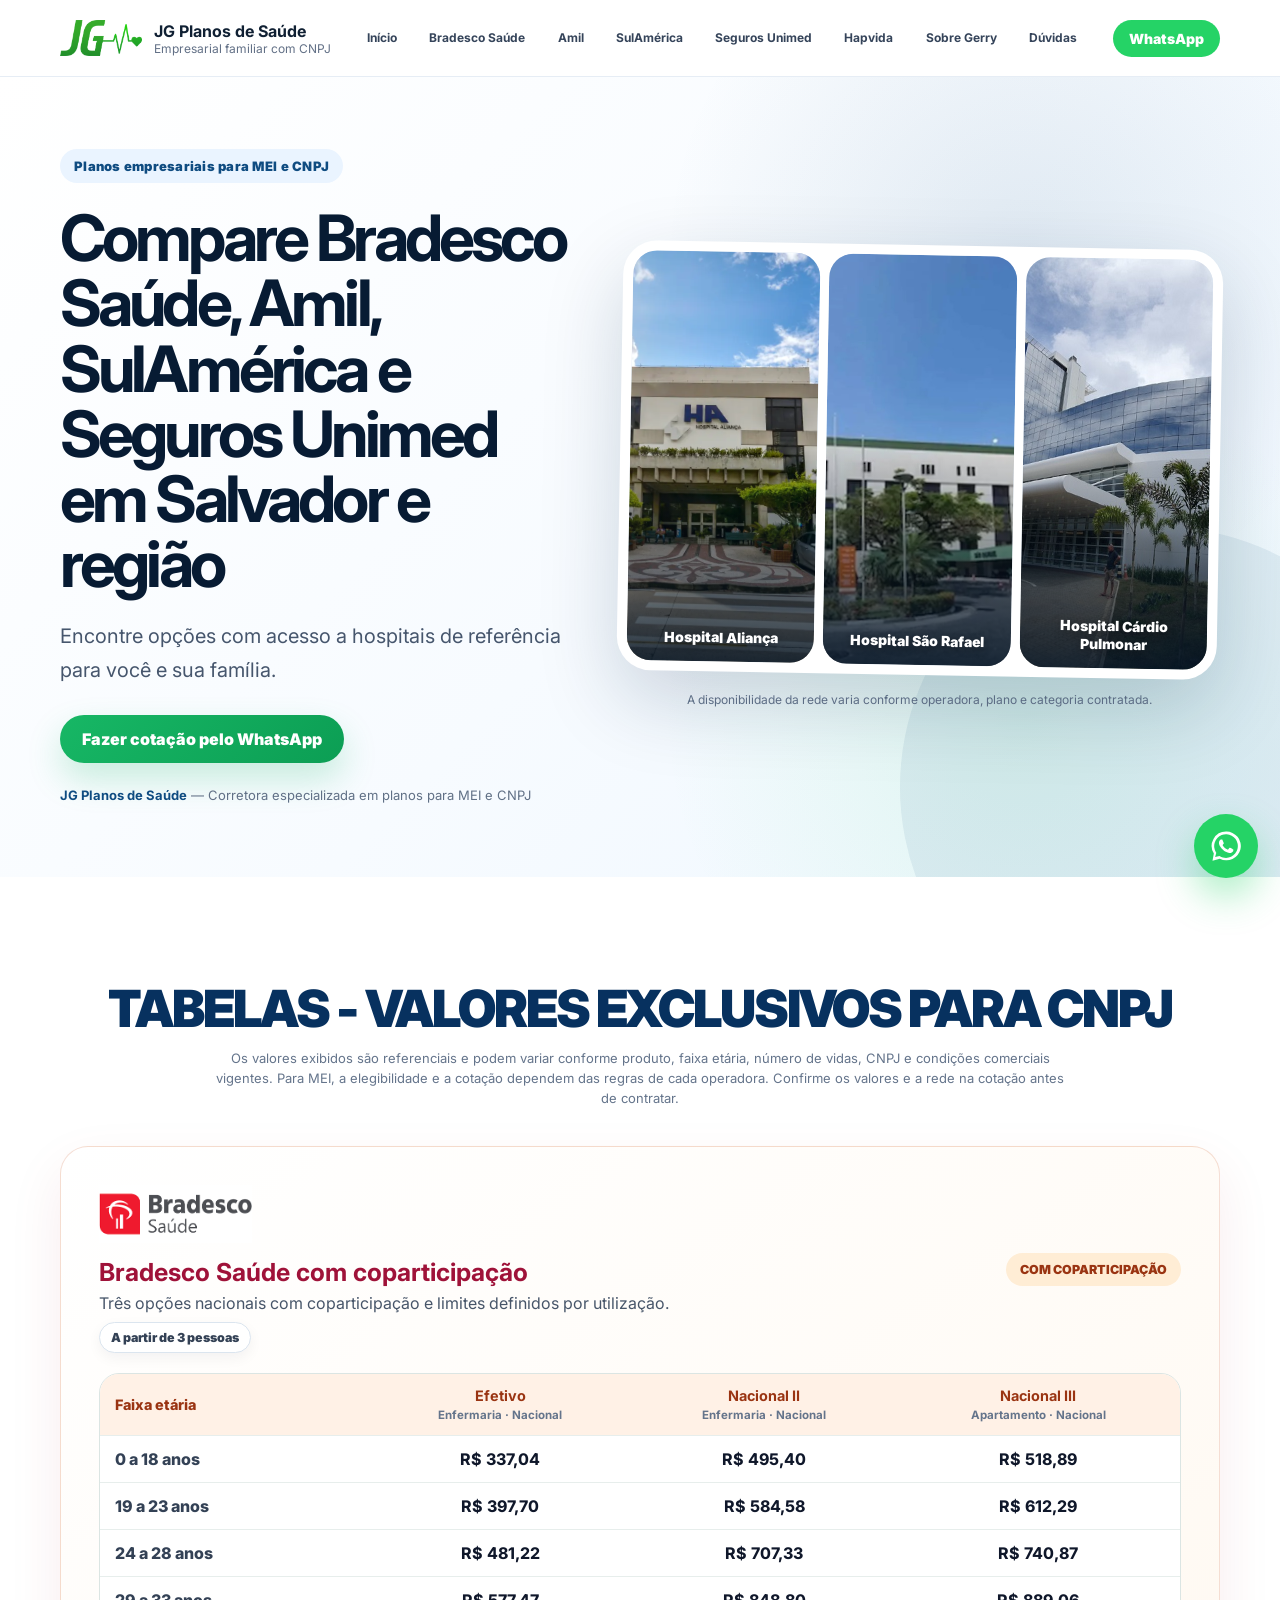
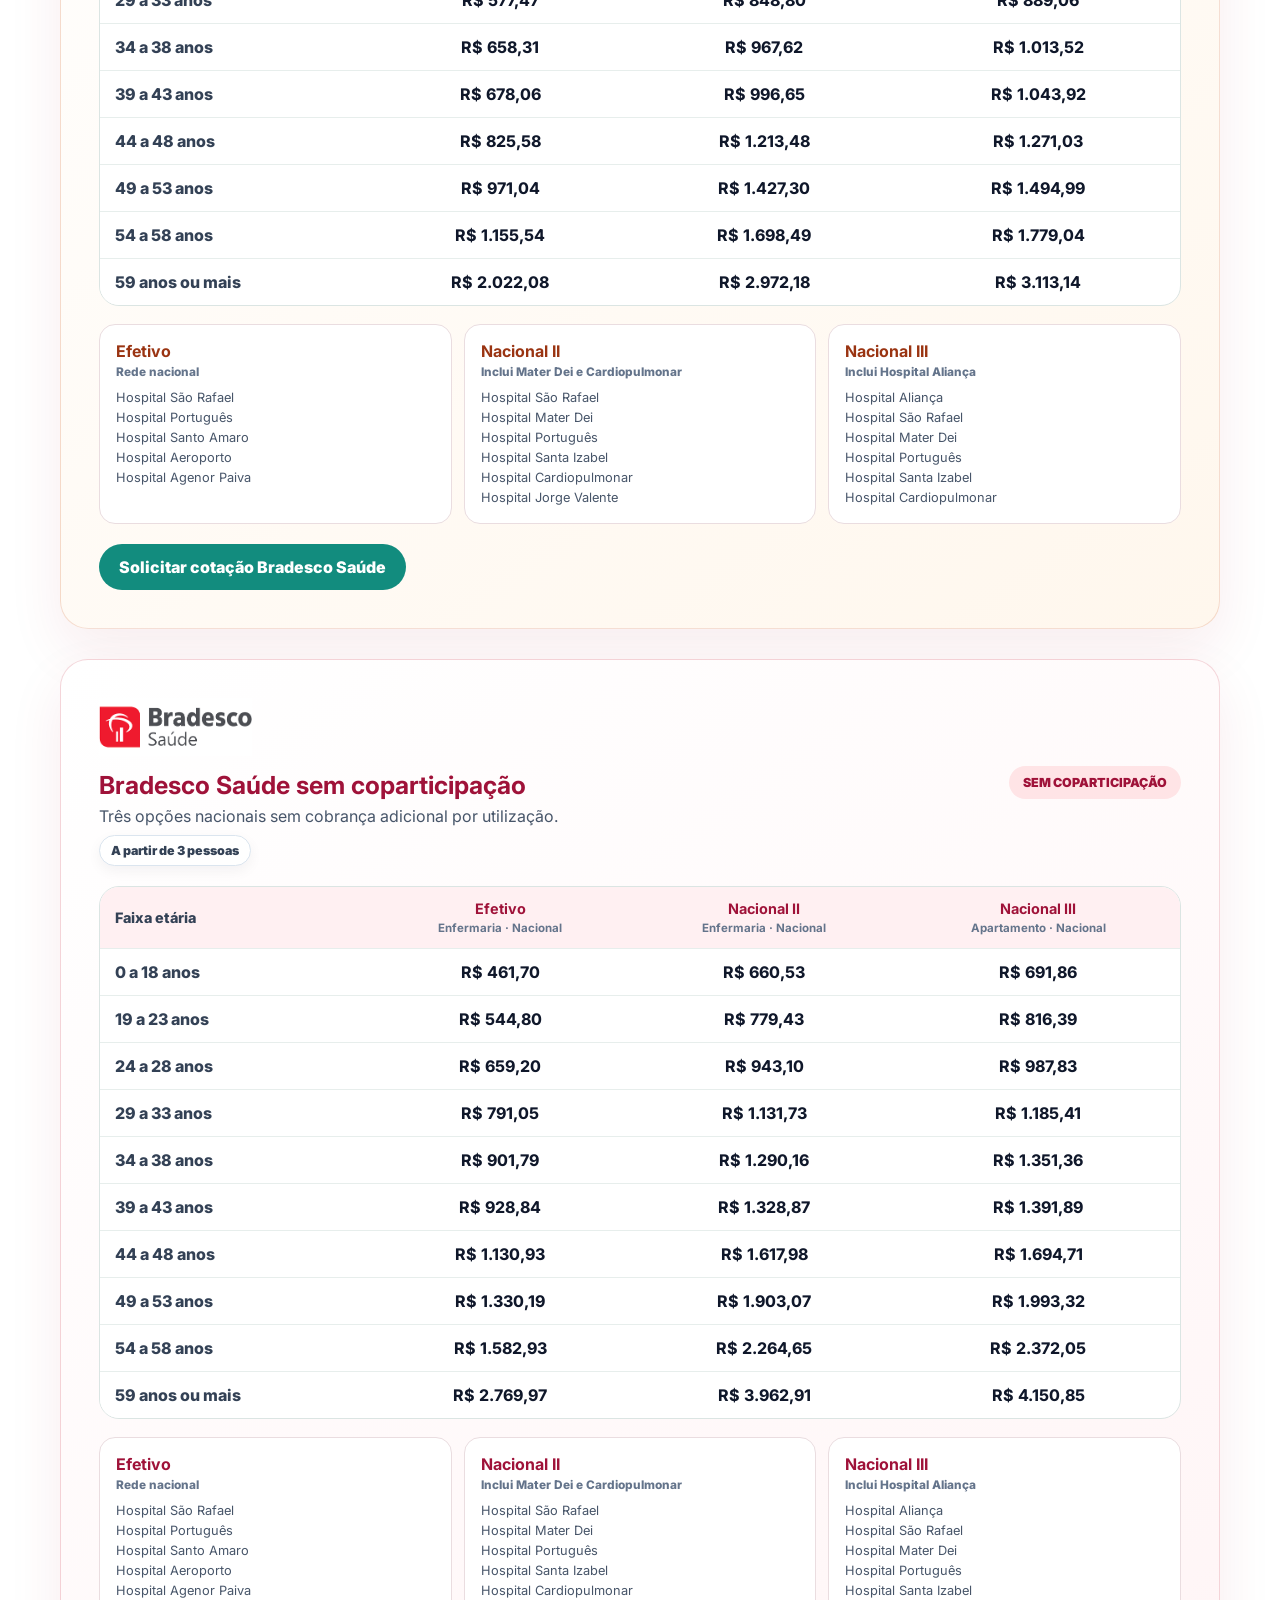
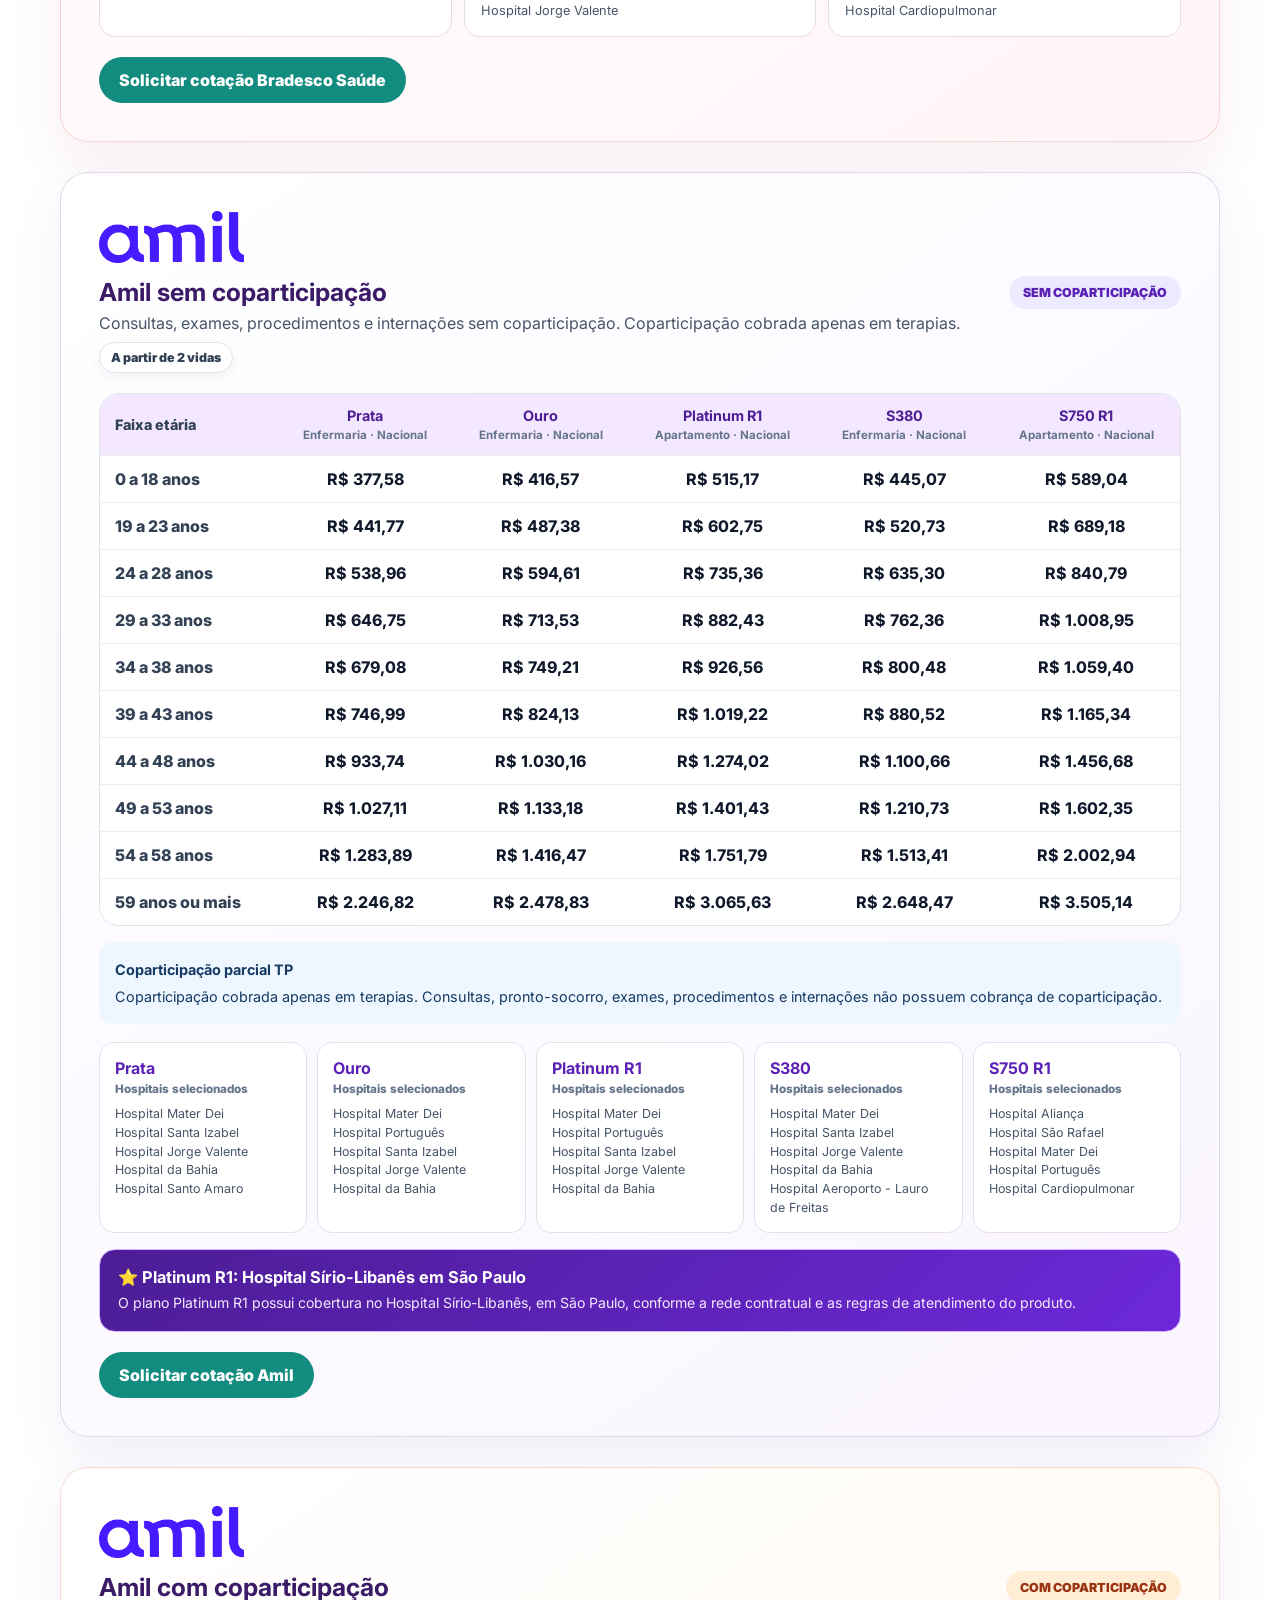
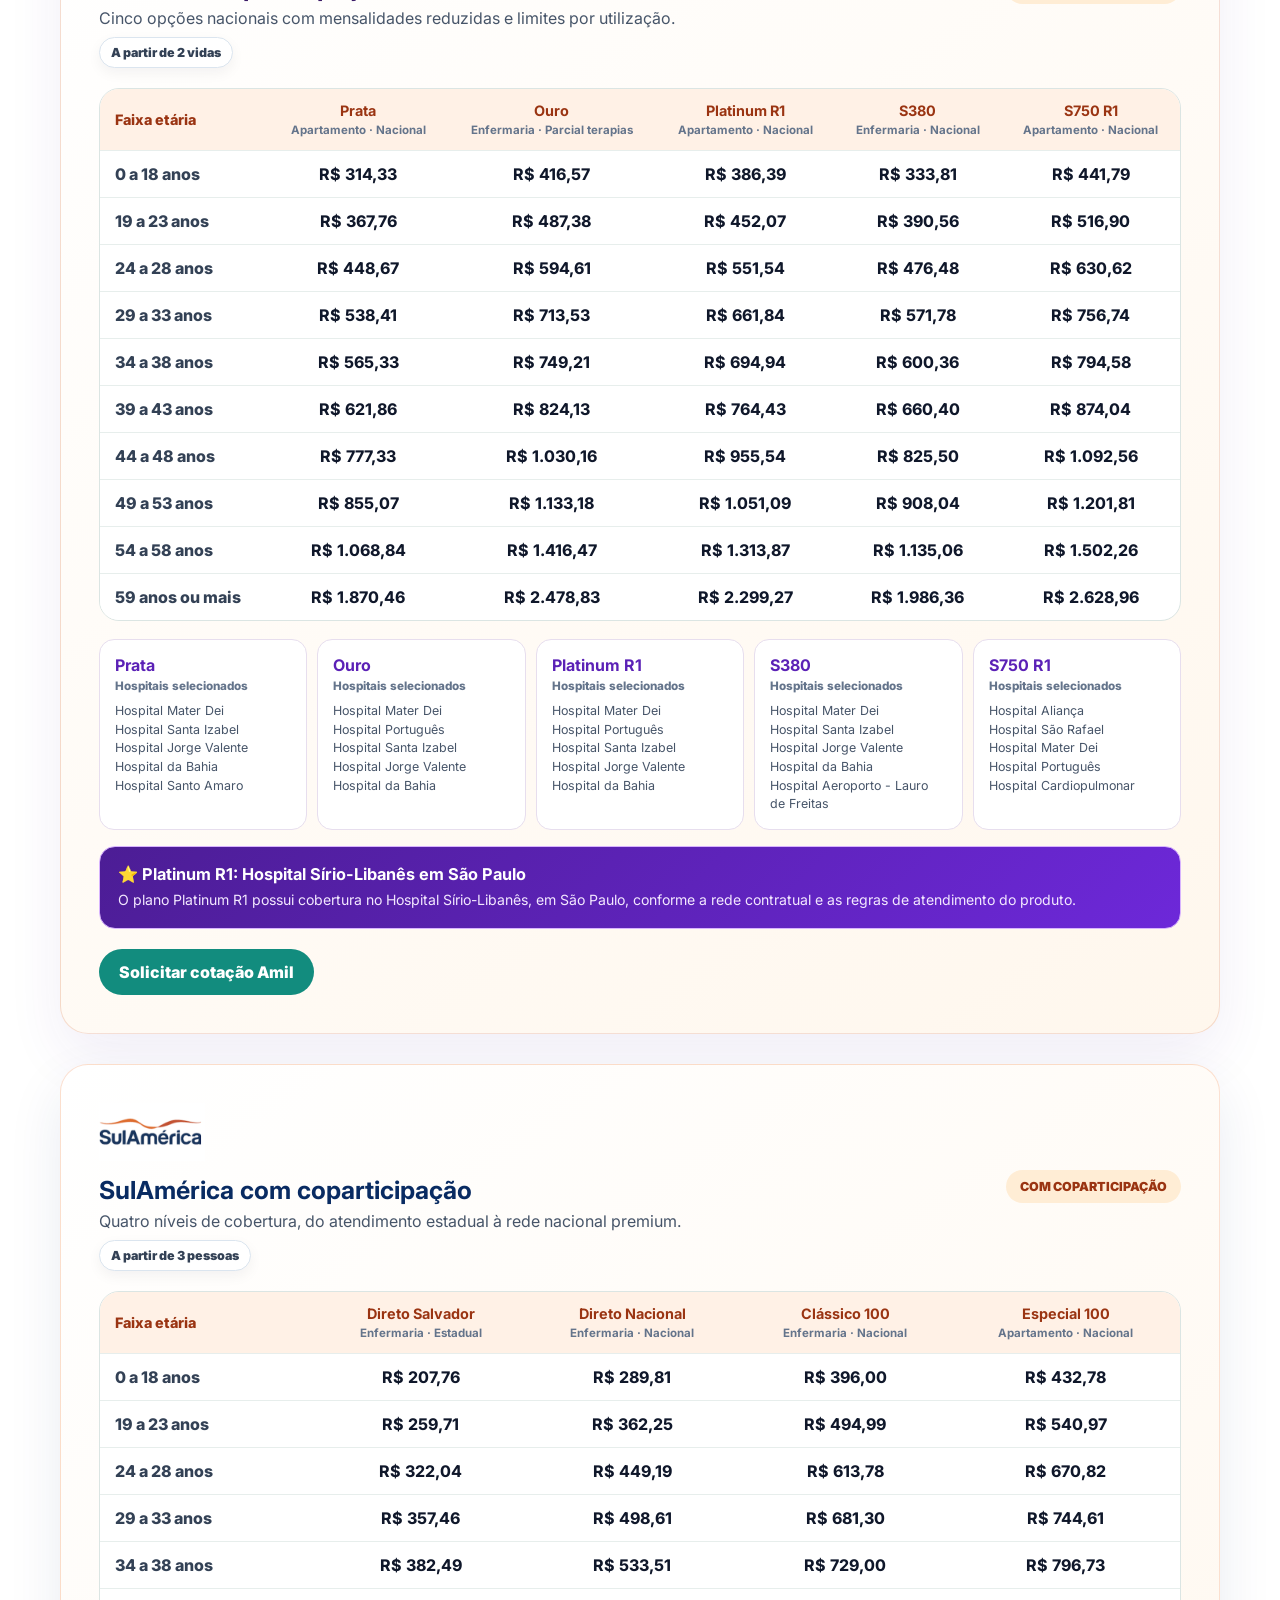
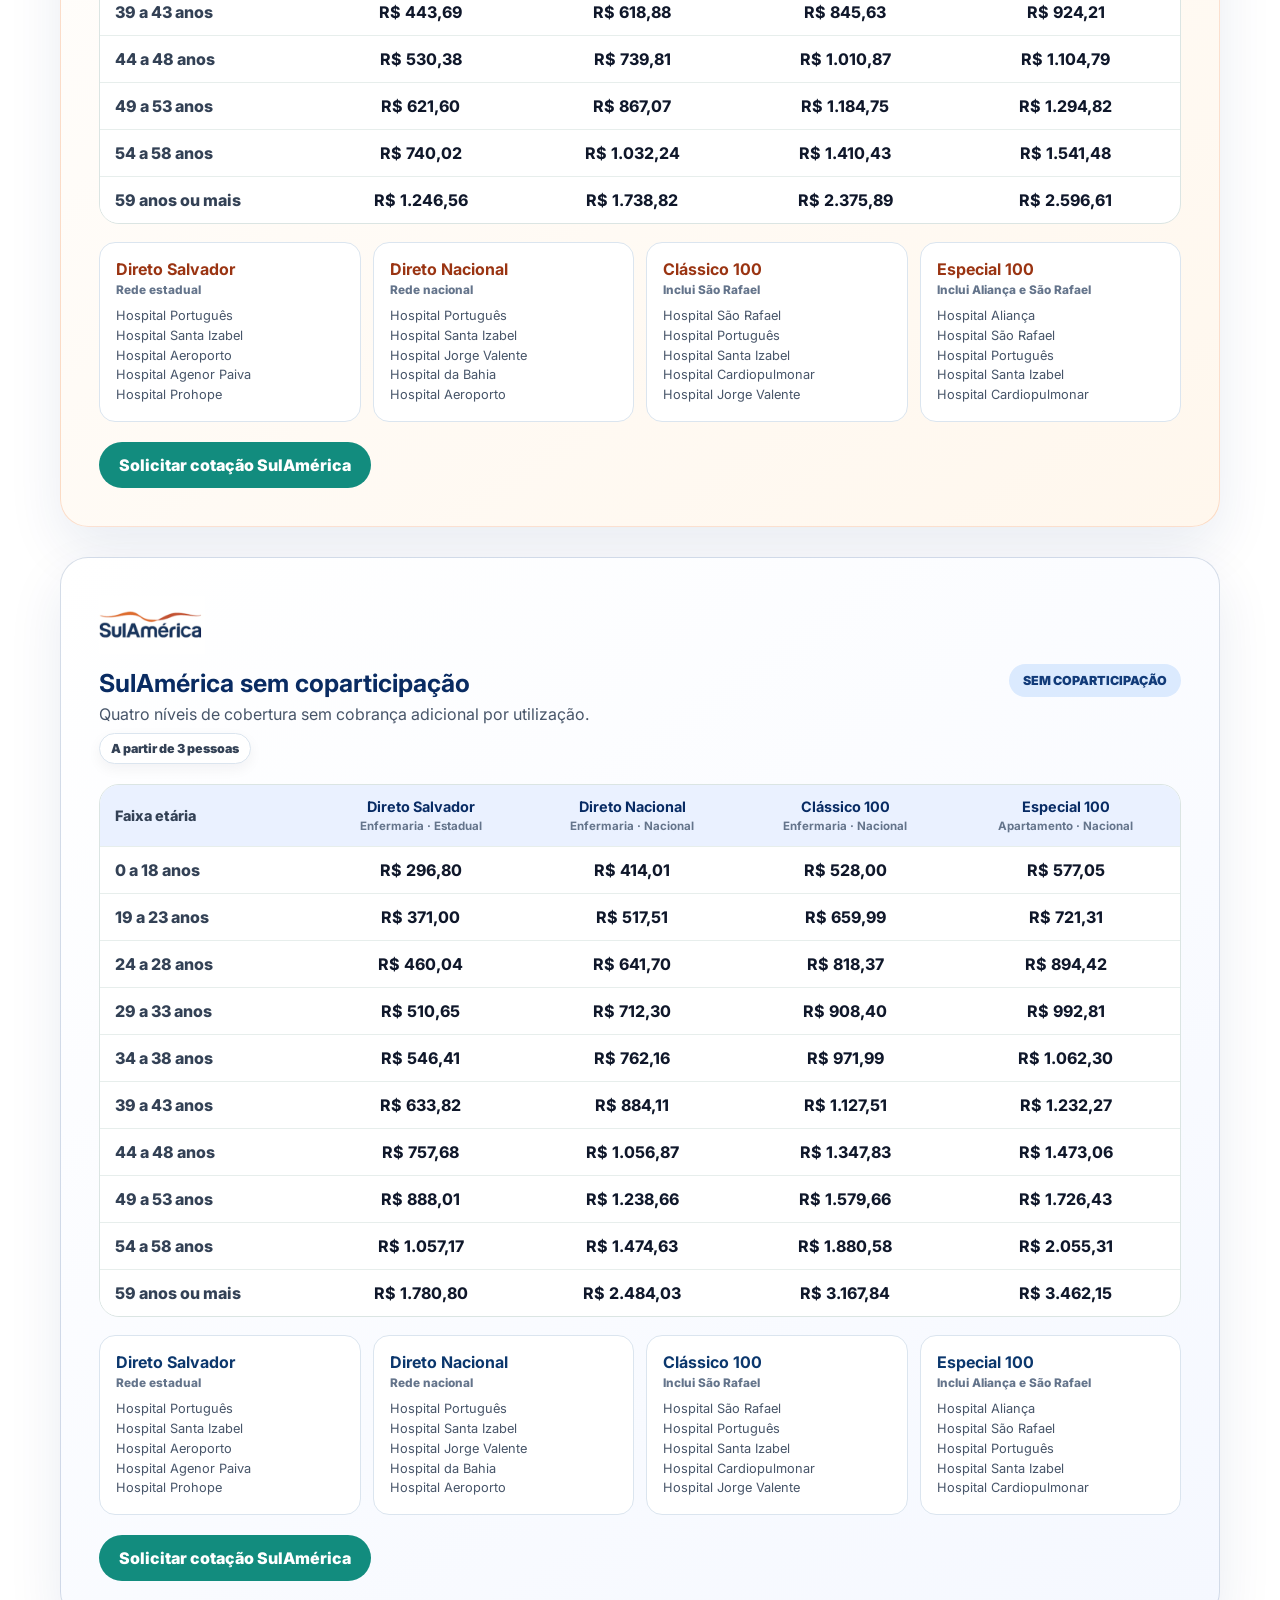
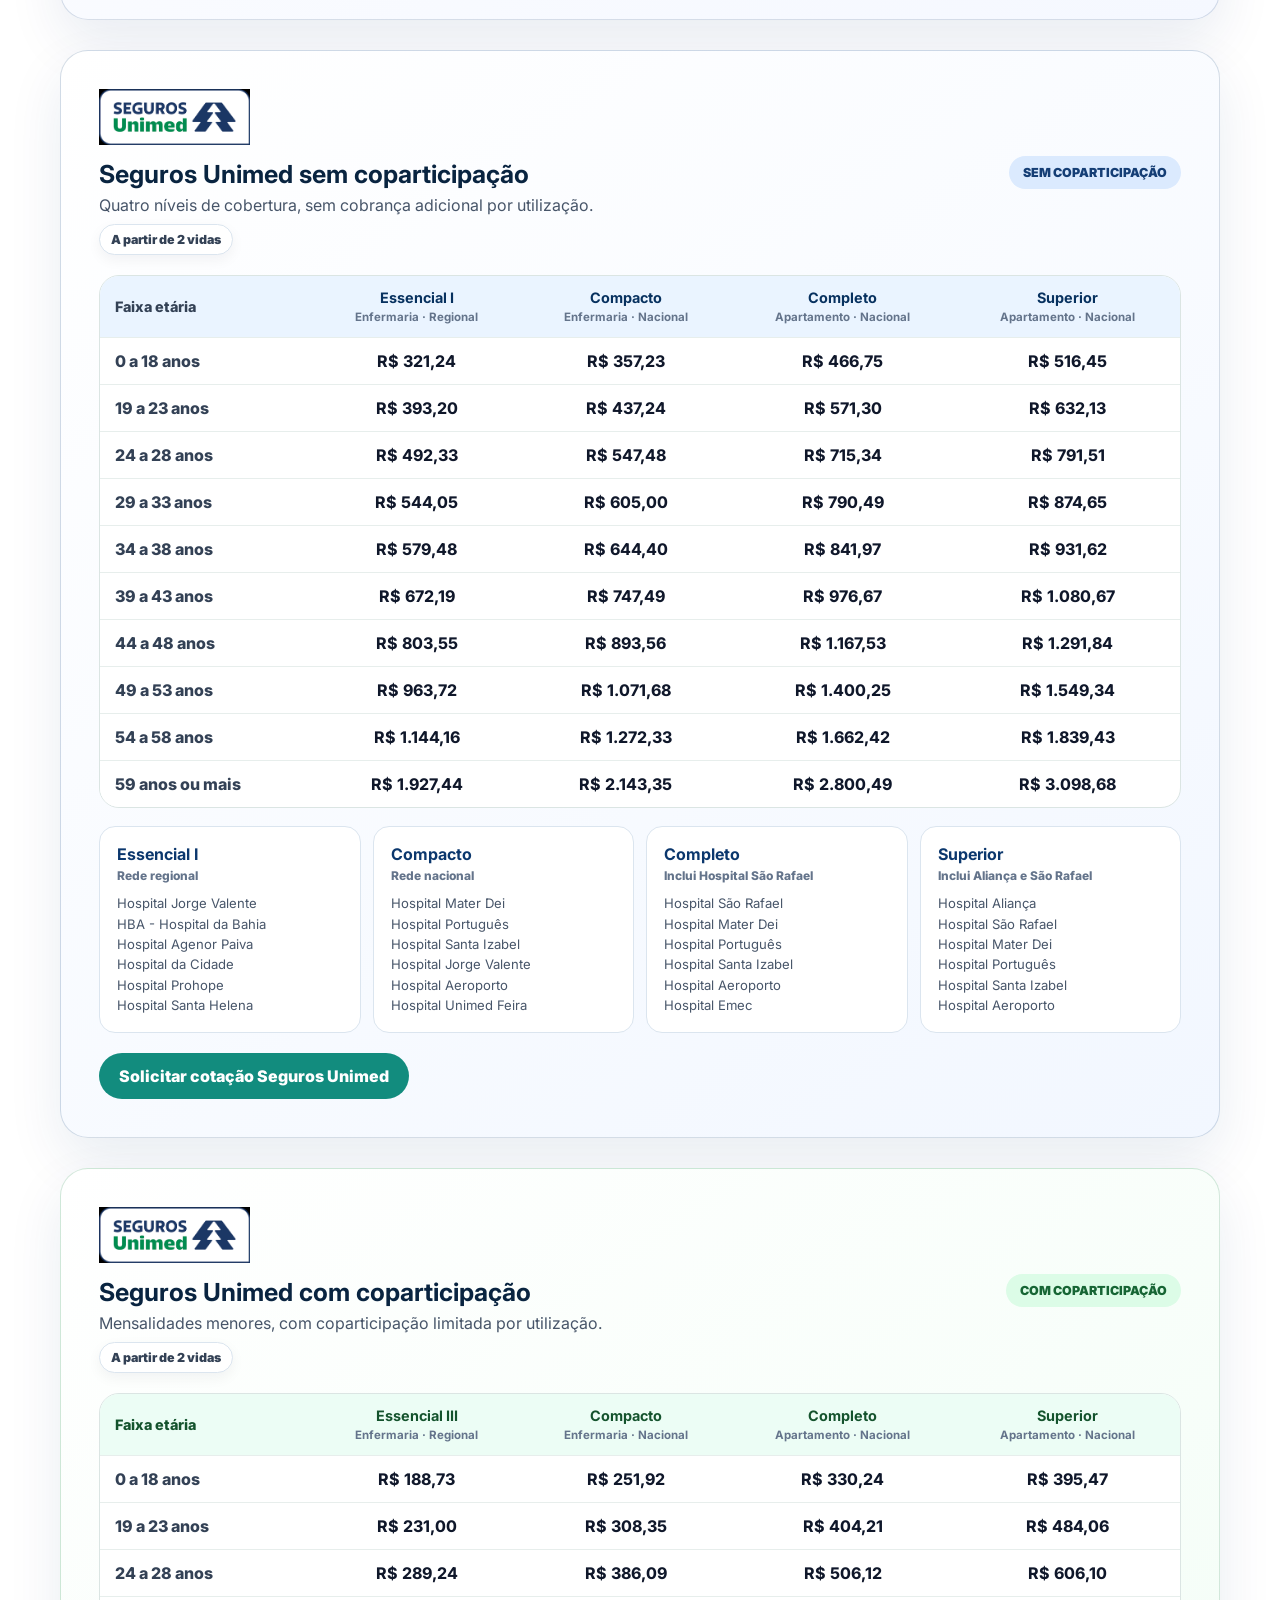
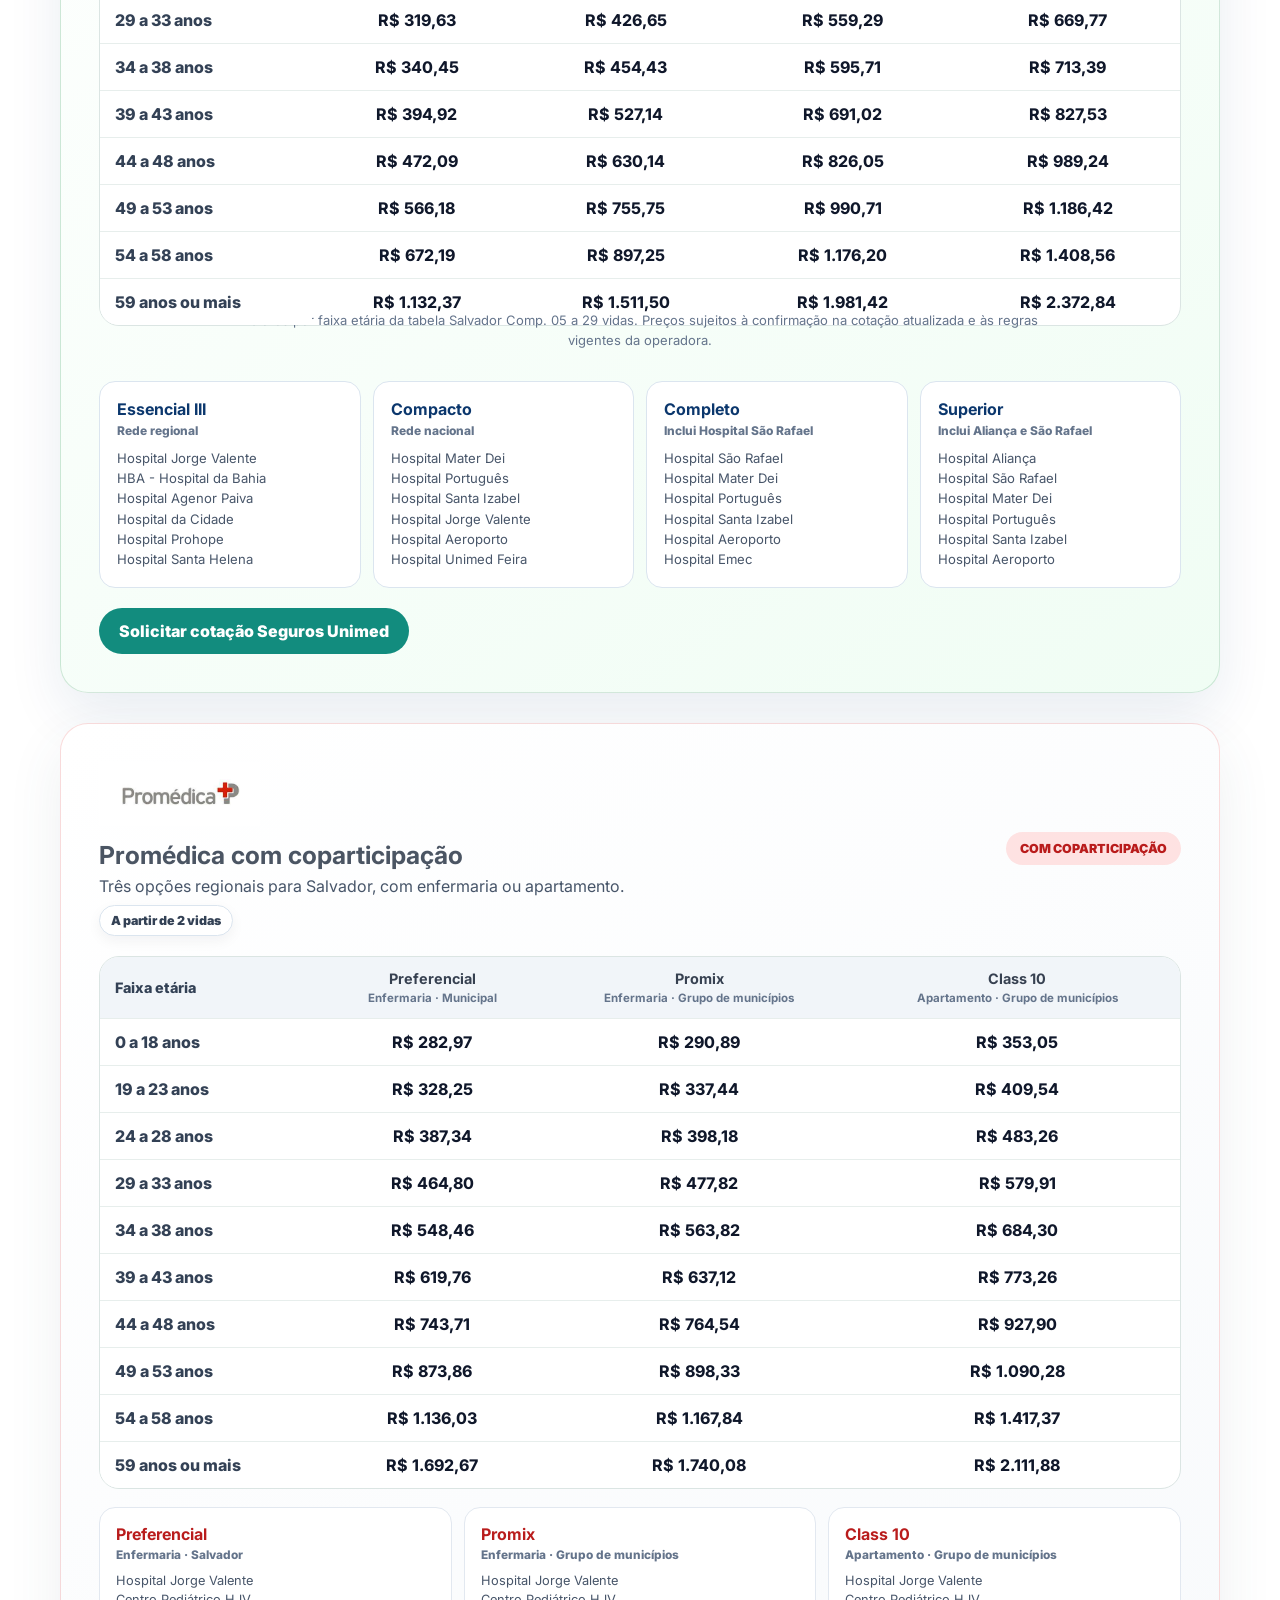
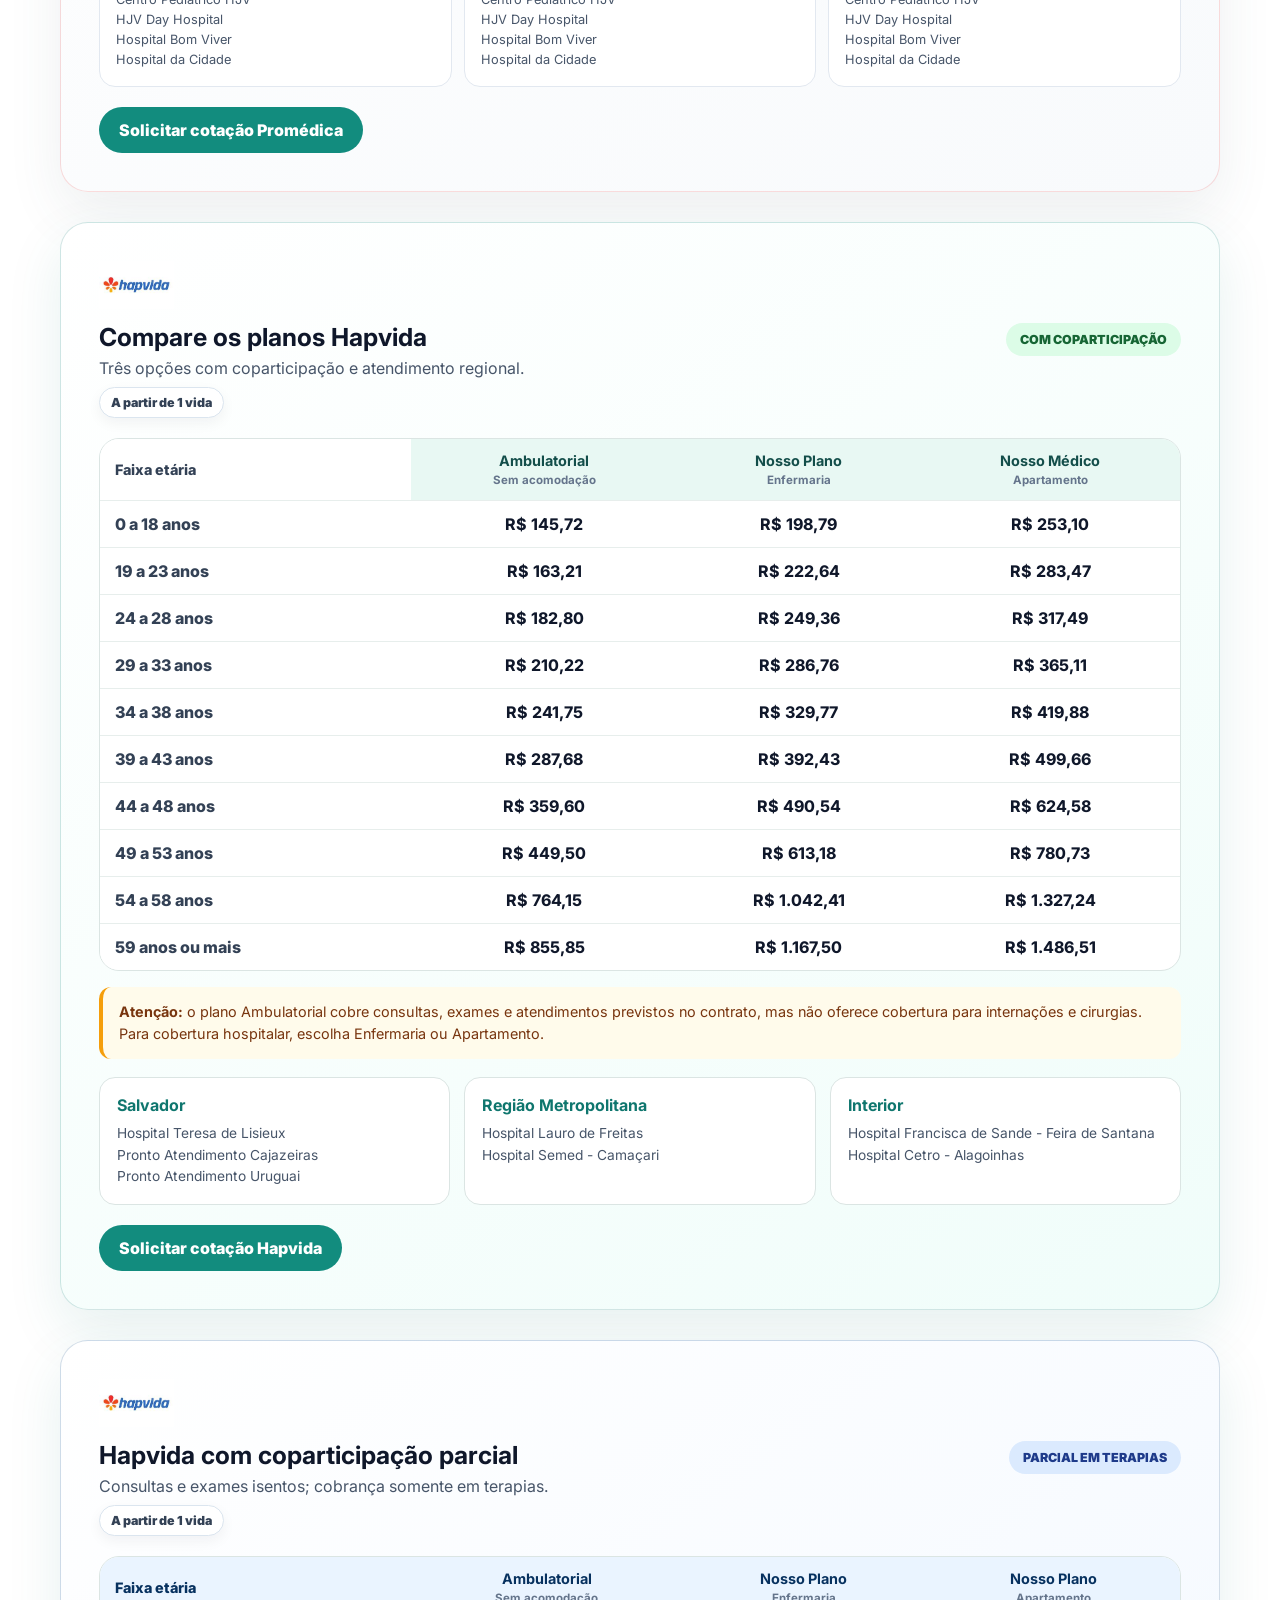
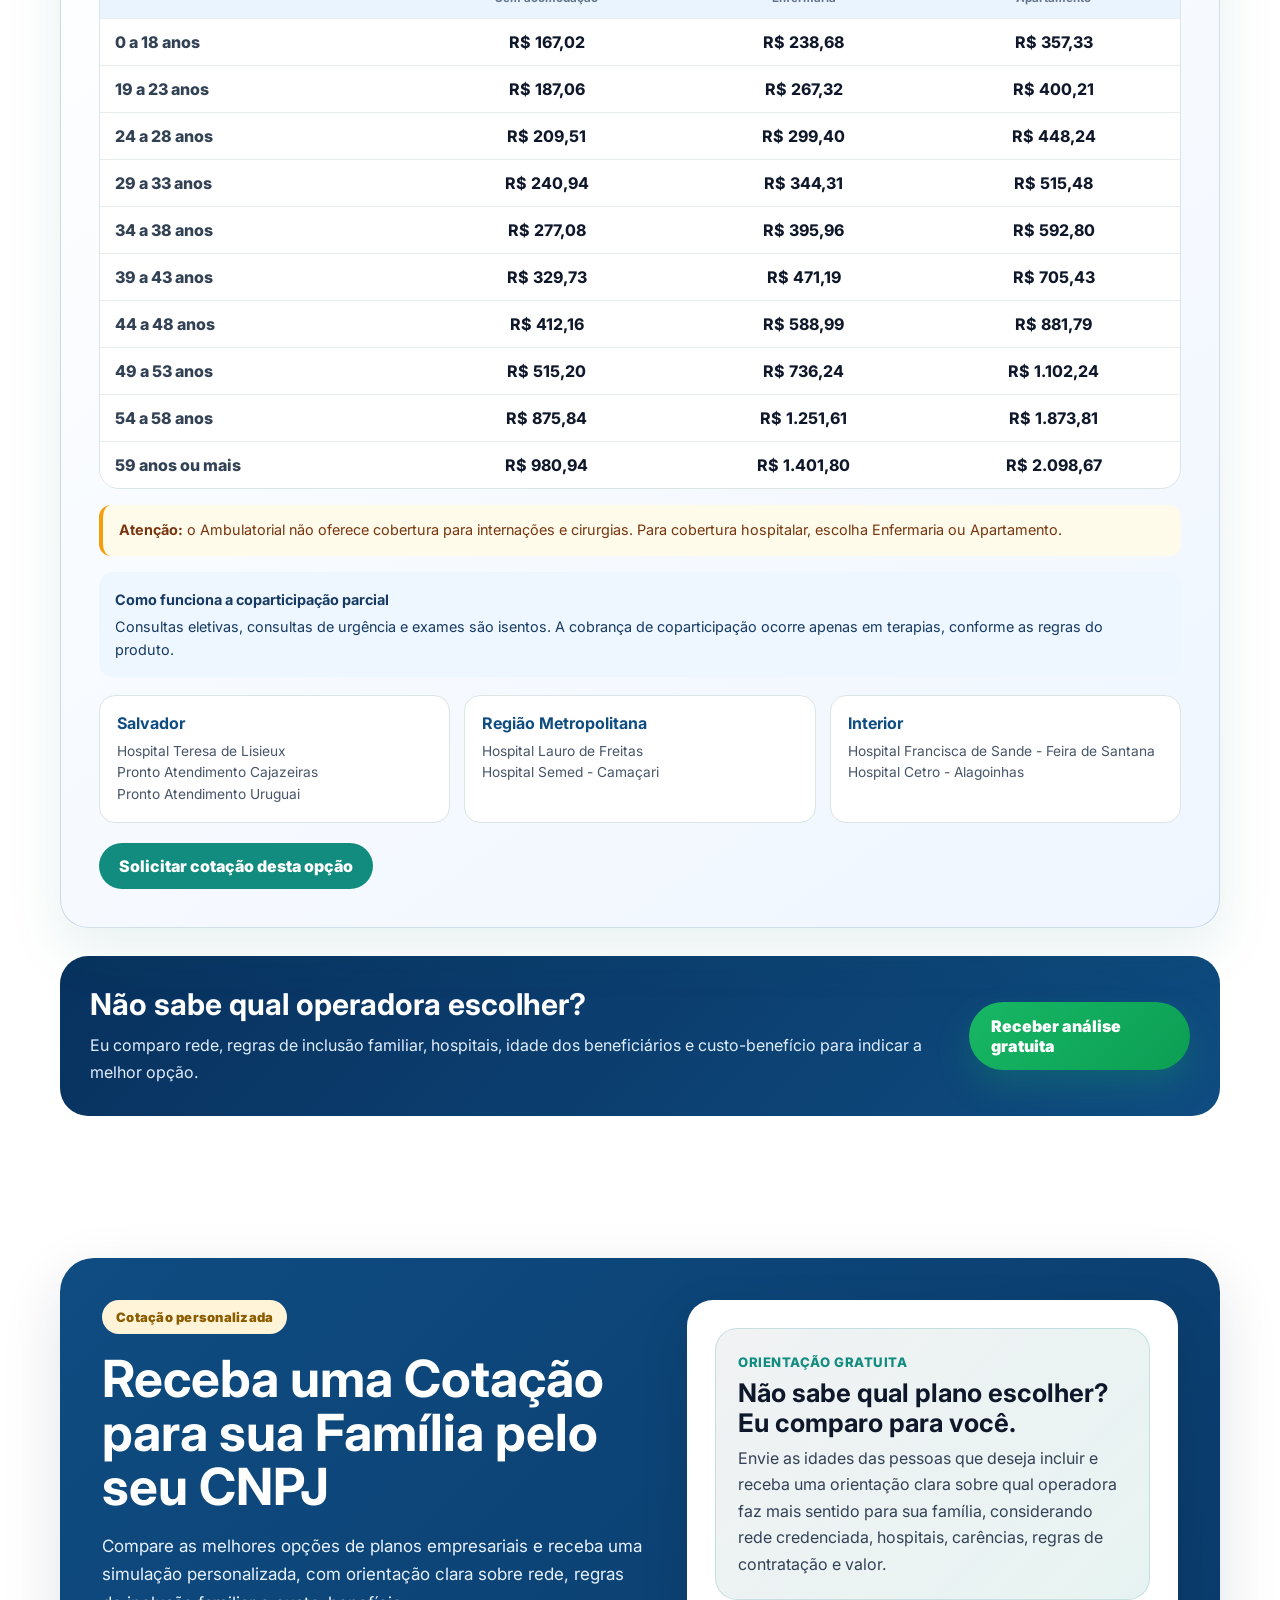
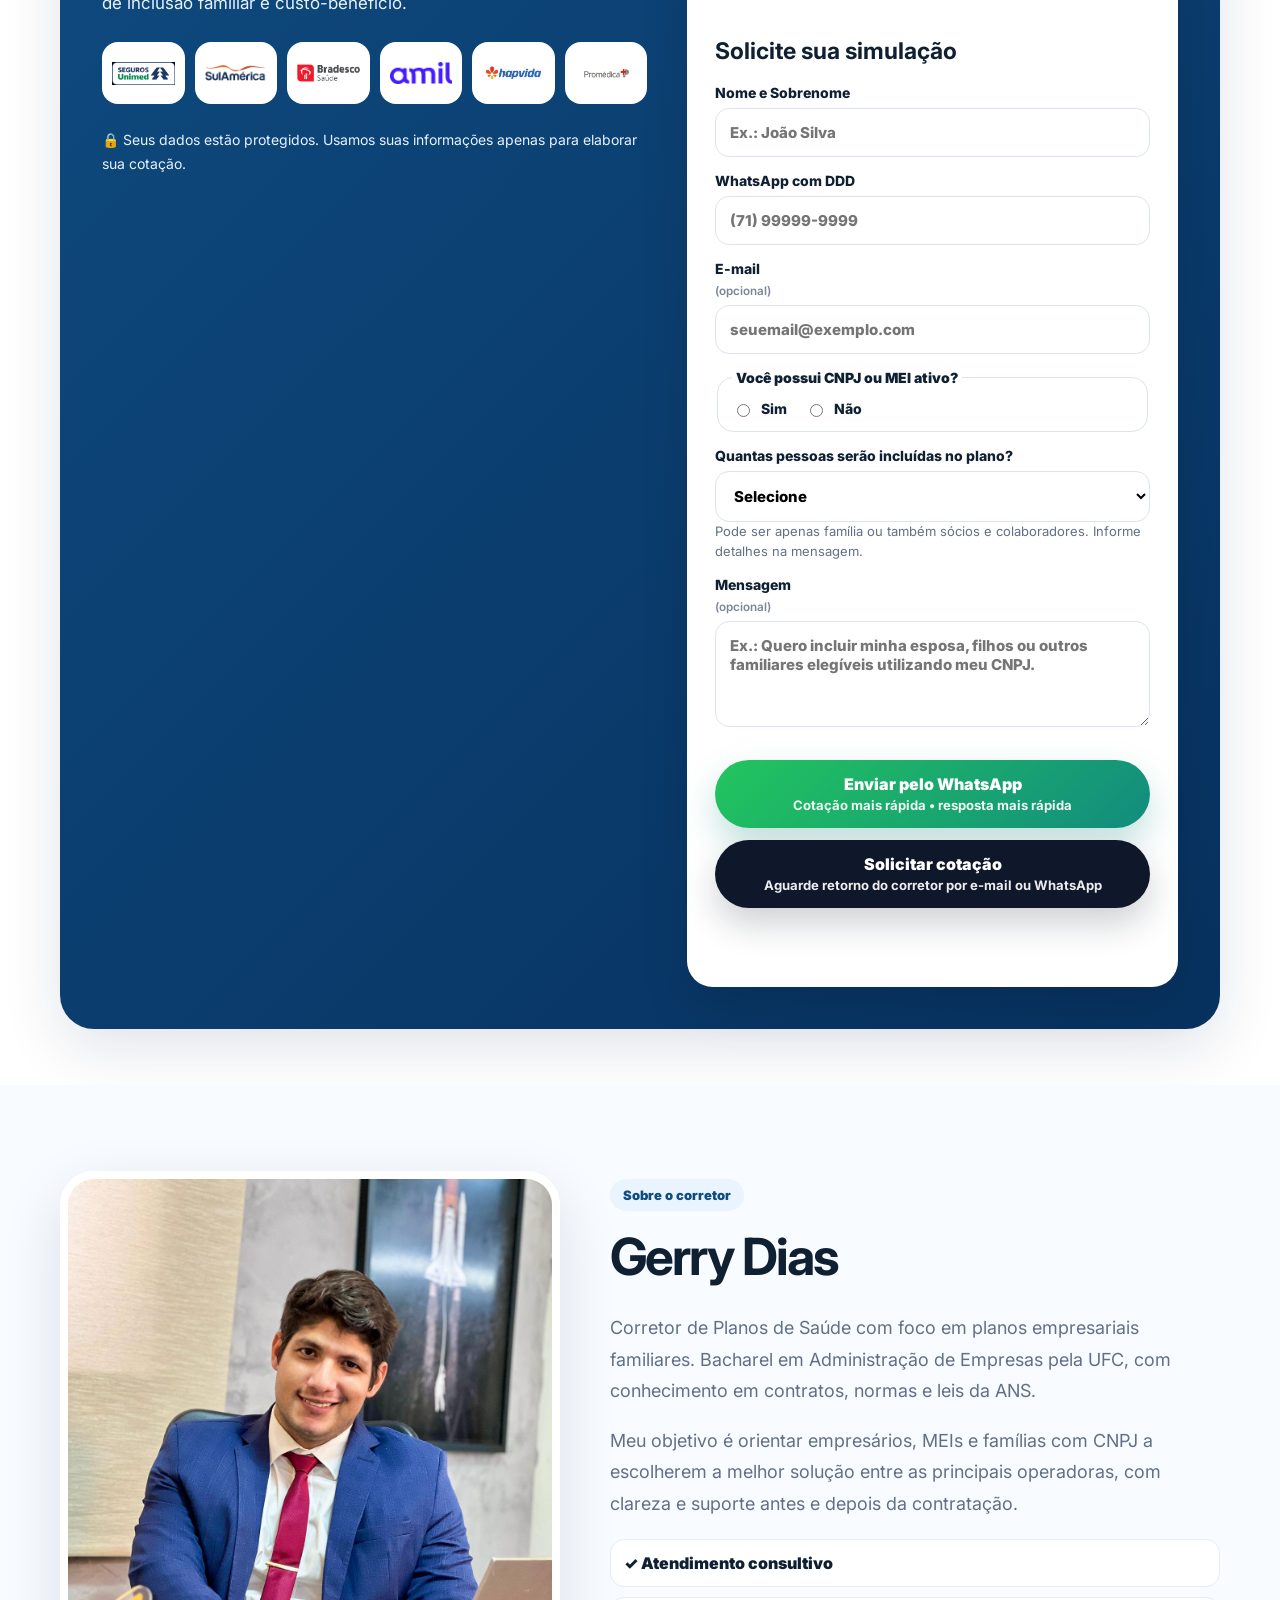
==== commit 43f0fde6: "Bust CSS cache after header navigation fix (index.html)" ====
--- a/index.html
+++ b/index.html
@@ -25,7 +25,7 @@
 <link href="https://fonts.googleapis.com" rel="preconnect"/>
 <link crossorigin="" href="https://fonts.gstatic.com" rel="preconnect"/>
 <link href="https://fonts.googleapis.com/css2?family=Inter:wght@400;500;600;700;800;900&amp;display=swap" rel="stylesheet"/>
-<link href="style.css" rel="stylesheet">
+<link href="style.css?v=20261125-menu-fix" rel="stylesheet">
 <link href="hero-hospitais.css" rel="stylesheet">
 <style>
     .form-callout {
@@ -310,7 +310,7 @@
     }
 
   </style>
-<link href="responsive.css" rel="stylesheet">
+<link href="responsive.css?v=20261125-menu-fix" rel="stylesheet">
 </link></link></link>
 <script type="application/ld+json">
 {
--- a/style.css
+++ b/style.css
@@ -1 +1,108 @@
 :root{--blue:#0f4c81;--blue-dark:#07315f;--green:#25d366;--text:#102033;--muted:#627086;--soft:#f3f8fd;--gold:#d59a2a;--border:#e6edf5;--shadow:0 20px 60px rgba(9,37,71,.12)}*{box-sizing:border-box}html{scroll-behavior:smooth}body{margin:0;font-family:Inter,Arial,sans-serif;color:var(--text);background:#fff}a{color:inherit}.container{width:min(1160px,92%);margin:auto}.topbar{position:sticky;top:0;background:rgba(255,255,255,.92);backdrop-filter:blur(14px);border-bottom:1px solid var(--border);z-index:20}.nav{height:76px;display:flex;align-items:center;justify-content:space-between;gap:24px}.brand{display:flex;align-items:center;gap:12px;text-decoration:none}.brand-logo{width:44px;height:44px;border-radius:14px;background:linear-gradient(135deg,var(--blue),#1b75bb);color:white;display:grid;place-items:center;font-weight:900}.brand small{display:block;color:var(--muted);font-size:12px}.menu{display:flex;gap:22px}.menu a{text-decoration:none;color:#35445a;font-weight:700;font-size:14px}.btn{display:inline-flex;align-items:center;justify-content:center;border-radius:999px;padding:14px 22px;text-decoration:none;font-weight:900;border:0;cursor:pointer;transition:.2s}.btn:hover{transform:translateY(-2px)}.btn-small{padding:10px 16px;font-size:14px}.btn-primary{background:linear-gradient(135deg,#17b765,#0c9e54);color:white;box-shadow:0 16px 34px rgba(23,183,101,.22)}.btn-whatsapp{background:var(--green);color:#fff}.btn-outline{border:1px solid #cbd8e6;background:#fff;color:var(--blue-dark)}.btn-outline-dark{border:1px solid #cbd8e6;background:#fff;color:var(--blue-dark)}.btn-full{width:100%}.hero{position:relative;overflow:hidden;background:radial-gradient(circle at 80% 22%,rgba(15,76,129,.10),transparent 30%),radial-gradient(circle at 80% 80%,rgba(37,211,102,.10),transparent 30%),linear-gradient(135deg,#fff 0%,#f7fbff 54%,#eef7ff 100%)}.hero:after{content:"";position:absolute;right:-140px;bottom:-170px;width:520px;height:520px;border-radius:50%;background:rgba(15,76,129,.08)}.hero-grid{position:relative;z-index:2;min-height:650px;display:grid;grid-template-columns:1.05fr .95fr;align-items:center;gap:54px;padding:72px 0}.tag{display:inline-flex;padding:9px 14px;border-radius:999px;background:#eaf4ff;color:var(--blue);font-weight:900;font-size:13px;letter-spacing:.02em}.tag.light{background:#fff4d8;color:#8b5c00}.hero h1{font-size:clamp(44px,6vw,78px);line-height:.98;letter-spacing:-.06em;margin:22px 0;color:#071b33}.hero p{font-size:20px;line-height:1.7;color:#46566d;max-width:620px;margin:0 0 28px}.hero-actions{display:flex;gap:14px;flex-wrap:wrap}.proof-row{display:flex;flex-wrap:wrap;gap:10px;margin-top:28px}.proof-row span{background:#fff;border:1px solid var(--border);border-radius:999px;padding:9px 13px;font-size:13px;font-weight:800;color:#324056;box-shadow:0 10px 22px rgba(9,37,71,.05)}.hero-visual{position:relative;min-height:550px}.shape-one{position:absolute;inset:36px 10px 20px 40px;border-radius:48px;background:linear-gradient(135deg,#dff0ff,#fff);box-shadow:var(--shadow)}.photo-frame{position:absolute;right:34px;bottom:0;width:min(440px,88%);height:540px;border-radius:44px 44px 22px 22px;overflow:hidden;background:#edf4fb;border:8px solid #fff;box-shadow:0 32px 80px rgba(9,37,71,.18)}.photo-frame img{width:100%;height:100%;object-fit:cover;object-position:50% 10%;transform:scale(1.06)}.floating-card{position:absolute;background:#fff;border:1px solid var(--border);box-shadow:0 18px 44px rgba(9,37,71,.14);border-radius:999px;padding:12px 17px;font-weight:900;color:#0b376d}.card-a{right:0;top:115px}.card-b{left:24px;bottom:82px;background:#fff7df;color:#815800}.section-padding{padding:86px 0}.quote-section{padding:56px 0;background:#fff}.quote-card{display:grid;grid-template-columns:1fr .9fr;gap:40px;align-items:start;background:linear-gradient(135deg,#0f4c81,#07315f);border-radius:34px;padding:42px;box-shadow:var(--shadow);color:#fff}.quote-copy h2{font-size:clamp(32px,4vw,52px);line-height:1.05;margin:18px 0}.quote-copy p{color:#e8f2ff;font-size:17px;line-height:1.7}.logo-strip{display:grid;grid-template-columns:repeat(5,1fr);gap:10px;margin:24px 0}.logo-strip img{height:62px;width:100%;object-fit:contain;background:#fff;border-radius:16px;padding:10px}.privacy{font-size:14px!important}.form-box{background:#fff;color:var(--text);padding:28px;border-radius:26px;display:grid;gap:15px;box-shadow:0 18px 50px rgba(0,0,0,.12)}.form-box h3{margin:0 0 4px;font-size:23px}.form-box label{display:grid;gap:7px;font-weight:800;font-size:14px}.form-box small{color:#7b8798;font-weight:600}.form-box input,.form-box select,.form-box textarea{width:100%;border:1px solid #dbe4ef;border-radius:14px;padding:14px 14px;font:inherit;font-size:15px;outline:none;background:#fff}.form-box input:focus,.form-box select:focus,.form-box textarea:focus{border-color:var(--blue);box-shadow:0 0 0 4px rgba(15,76,129,.08)}.radio-group{border:1px solid #dbe4ef;border-radius:16px;padding:14px;display:flex;gap:18px;flex-wrap:wrap}.radio-group legend{font-weight:900;font-size:14px;padding:0 4px}.radio-group label{display:flex;align-items:center;gap:8px}.radio-group input{width:auto}.conditional{display:none}.conditional.active{display:block}.field-note{margin:0;color:var(--muted);font-size:13px;line-height:1.5}.alert-box{border:1px solid #cfe6ff;background:#f3f9ff;border-radius:16px;padding:15px}.alert-box p{margin:8px 0;color:#46566d}.alert-box ul{margin:8px 0 0;padding-left:20px;color:#46566d;line-height:1.55}.section-label{display:inline-flex;align-items:center;padding:8px 13px;border-radius:999px;background:#eaf4ff;color:var(--blue);font-weight:900;font-size:13px}.benefits h2,.operators h2,.about h2,.testimonials h2,.faq h2{font-size:clamp(32px,4vw,52px);line-height:1.08;margin:18px 0 28px;letter-spacing:-.04em}.benefits{text-align:center;background:#f8fbff}.cards-grid{display:grid;gap:22px}.cards-grid.four{grid-template-columns:repeat(4,1fr)}.cards-grid article{background:#fff;border:1px solid var(--border);border-radius:24px;padding:26px;text-align:left;box-shadow:0 12px 32px rgba(9,37,71,.06)}.cards-grid span{font-size:30px}.cards-grid h3{margin:18px 0 8px}.cards-grid p{color:var(--muted);line-height:1.65}.operators{text-align:center}.intro{max-width:900px;margin:0 auto 34px;color:var(--muted);font-size:17px;line-height:1.75}.operator-grid{display:grid;grid-template-columns:repeat(2,1fr);gap:22px;text-align:left}.operator-card{background:#fff;border:1px solid var(--border);border-radius:26px;padding:26px;box-shadow:0 14px 36px rgba(9,37,71,.07);position:relative;overflow:hidden}.operator-card:before{content:"";position:absolute;top:0;left:0;width:100%;height:5px;background:linear-gradient(90deg,#0fad63,#0f4c81)}.operator-card.premium:before{background:linear-gradient(90deg,#0f4c81,#092440)}.operator-card.economy:before{background:linear-gradient(90deg,#0fad63,#f0aa2a)}.op-head{display:flex;align-items:center;justify-content:space-between;gap:16px;margin-bottom:18px}.op-head img{height:54px;max-width:178px;object-fit:contain}.op-head strong{background:#eef7ff;color:#0b376d;border-radius:999px;padding:8px 12px;font-size:13px;white-space:nowrap}.operator-card h3{font-size:26px;margin:0 0 10px}.operator-card p{color:var(--muted);line-height:1.65}.operator-card ul{list-style:none;padding:0;margin:18px 0;display:grid;gap:9px}.operator-card li{background:#f8fafc;border:1px solid #e9eef6;border-radius:14px;padding:11px 13px;font-weight:800}.operator-card li:before{content:"🏥 ";}.operator-card a{display:flex;justify-content:center;text-align:center;text-decoration:none;background:#12a85b;color:#fff;border-radius:14px;padding:14px;font-weight:900}.analysis-box{margin-top:28px;border-radius:28px;background:linear-gradient(135deg,#08315e,#0f4c81);color:#fff;padding:30px;display:flex;align-items:center;justify-content:space-between;gap:30px;text-align:left}.analysis-box h3{font-size:30px;margin:0 0 10px}.analysis-box p{color:#dfeeff;margin:0;line-height:1.7}.about{background:#f8fbff}.about-grid{display:grid;grid-template-columns:.9fr 1.1fr;gap:50px;align-items:center}.about-photo{height:540px;border-radius:34px;overflow:hidden;box-shadow:var(--shadow);border:8px solid #fff}.about-photo img{width:100%;height:100%;object-fit:cover;object-position:50% 12%}.about-text p{font-size:18px;line-height:1.75;color:var(--muted)}.check-list{display:grid;gap:10px;margin-top:20px}.check-list span{background:#fff;border:1px solid var(--border);border-radius:14px;padding:13px;font-weight:900}.testimonials{text-align:center}.testimonial-grid{display:grid;grid-template-columns:repeat(3,1fr);gap:22px;text-align:left}.testimonial{background:#fff;border:1px solid var(--border);border-radius:26px;padding:24px;box-shadow:0 14px 36px rgba(9,37,71,.07);display:flex;flex-direction:column;gap:14px}.person{display:flex;gap:14px;align-items:center;border-bottom:1px solid #eef3f8;padding-bottom:14px}.person img{width:76px;height:76px;border-radius:50%;object-fit:cover;box-shadow:0 10px 24px rgba(9,37,71,.14)}.person strong{display:block}.person span,.person small{display:block;color:var(--muted);font-size:13px;margin-top:4px}.testimonial p{line-height:1.72;color:#344158;margin:0}.caption{color:#7b8798}.reference-box{margin-top:28px;background:#f8fbff;border:1px solid var(--border);border-radius:24px;padding:24px;display:flex;align-items:center;justify-content:space-between;gap:24px;text-align:left}.reference-box p{margin:8px 0 0;color:var(--muted);line-height:1.65}.faq{background:#f8fbff;text-align:center}.faq-grid{display:grid;grid-template-columns:repeat(2,1fr);gap:16px;text-align:left}.faq details{background:#fff;border:1px solid var(--border);border-radius:18px;padding:18px;box-shadow:0 10px 24px rgba(9,37,71,.05)}.faq summary{cursor:pointer;font-weight:900}.faq p{color:var(--muted);line-height:1.65}.footer{background:#071b33;color:#fff;padding:36px 0}.footer-grid{display:flex;justify-content:space-between;gap:20px}.footer p{color:#c9d7e8}.floating-whatsapp{position:fixed;right:22px;bottom:22px;width:64px;height:64px;border-radius:50%;background:#25d366;color:#fff;display:grid;place-items:center;box-shadow:0 18px 38px rgba(37,211,102,.38);z-index:30;animation:pulse 2.6s infinite}.floating-whatsapp svg{width:36px;height:36px}@keyframes pulse{0%,100%{box-shadow:0 18px 38px rgba(37,211,102,.38)}50%{box-shadow:0 18px 38px rgba(37,211,102,.38),0 0 0 12px rgba(37,211,102,.12)}}@media(max-width:980px){.menu{display:none}.hero-grid,.quote-card,.about-grid{grid-template-columns:1fr}.hero-grid{padding:54px 0}.hero-visual{min-height:470px}.photo-frame{left:50%;right:auto;transform:translateX(-50%);height:450px}.cards-grid.four,.testimonial-grid{grid-template-columns:repeat(2,1fr)}.operator-grid{grid-template-columns:1fr}.quote-card{padding:30px}.logo-strip{grid-template-columns:repeat(3,1fr)}}@media(max-width:640px){.nav{height:68px}.brand small,.btn-small{display:none}.hero h1{font-size:40px}.hero p{font-size:17px}.hero-actions .btn{width:100%}.hero-visual{min-height:400px}.photo-frame{height:390px;width:92%;border-radius:30px}.floating-card{display:none}.cards-grid.four,.testimonial-grid,.faq-grid{grid-template-columns:1fr}.logo-strip{grid-template-columns:repeat(2,1fr)}.op-head{align-items:flex-start;flex-direction:column}.analysis-box,.reference-box,.footer-grid{display:block}.analysis-box .btn,.reference-box .btn{width:100%;margin-top:18px}.quote-card{border-radius:24px;padding:22px}.section-padding{padding:64px 0}.about-photo{height:420px}.floating-whatsapp{right:14px;bottom:14px;width:58px;height:58px}}
+
+
+/* Header navigation layout fix: desktop single-line menu, mobile toggle only on small screens. */
+.topbar .nav {
+  position: relative;
+  display: flex;
+  align-items: center;
+  justify-content: space-between;
+  gap: clamp(10px, 1.2vw, 18px);
+  overflow: visible;
+}
+
+.topbar .nav .brand {
+  flex: 0 0 auto;
+  min-width: 0;
+  max-width: 315px;
+}
+
+.topbar .nav nav.menu {
+  display: flex;
+  flex: 1 1 auto;
+  align-items: center;
+  justify-content: space-evenly;
+  flex-wrap: nowrap;
+  gap: clamp(8px, .9vw, 15px);
+  min-width: 0;
+}
+
+.topbar .nav nav.menu a {
+  flex: 0 0 auto;
+  white-space: nowrap;
+  font-size: clamp(12px, .86vw, 14px);
+  line-height: 1.2;
+}
+
+.topbar .nav > .btn-whatsapp {
+  flex: 0 0 auto;
+  white-space: nowrap;
+}
+
+/* The toggle must never appear on desktop. */
+.topbar .nav .mobile-menu-toggle {
+  display: none !important;
+  align-items: center;
+  justify-content: center;
+  gap: 9px;
+  flex: 0 0 auto;
+  min-height: 42px;
+  padding: 9px 13px;
+  border: 1px solid #dbe4ef;
+  border-radius: 12px;
+  background: #fff;
+  color: #07315f;
+  font-family: inherit;
+  font-size: 13px;
+  font-weight: 800;
+  line-height: 1;
+  cursor: pointer;
+  box-shadow: none;
+}
+
+.mobile-menu-toggle__icon { display: grid; gap: 4px; width: 17px; }
+.mobile-menu-toggle__icon i { display: block; height: 2px; border-radius: 2px; background: currentColor; }
+
+@media (max-width: 1100px) {
+  .topbar .nav { gap: 10px; }
+  .topbar .nav .mobile-menu-toggle { display: inline-flex !important; }
+  .topbar .nav nav.menu {
+    display: none !important;
+    position: absolute;
+    top: 100%;
+    left: 0;
+    right: 0;
+    z-index: 60;
+    flex-direction: column;
+    align-items: stretch;
+    justify-content: flex-start;
+    gap: 0;
+    width: 100%;
+    max-height: calc(100vh - 86px);
+    max-height: calc(100dvh - 86px);
+    overflow-y: auto;
+    padding: 8px;
+    border: 1px solid #e3eaf2;
+    border-top: 0;
+    border-radius: 0 0 16px 16px;
+    background: #fff;
+    box-shadow: 0 18px 38px rgba(9, 37, 71, .14);
+  }
+  .topbar .nav nav.menu.is-open { display: flex !important; }
+  .topbar .nav nav.menu a {
+    display: flex;
+    align-items: center;
+    min-height: 46px;
+    padding: 12px 14px;
+    border-bottom: 1px solid #edf1f6;
+    font-size: 14px;
+    white-space: normal;
+  }
+  .topbar .nav nav.menu a:last-child { border-bottom: 0; }
+}
+
+@media (max-width: 640px) {
+  .topbar .nav .brand { max-width: min(58vw, 260px); }
+  .topbar .nav .btn-whatsapp { padding: 9px 11px; font-size: 12px; }
+  .topbar .nav .mobile-menu-toggle { min-height: 40px; padding: 9px 10px; font-size: 12px; }
+}
